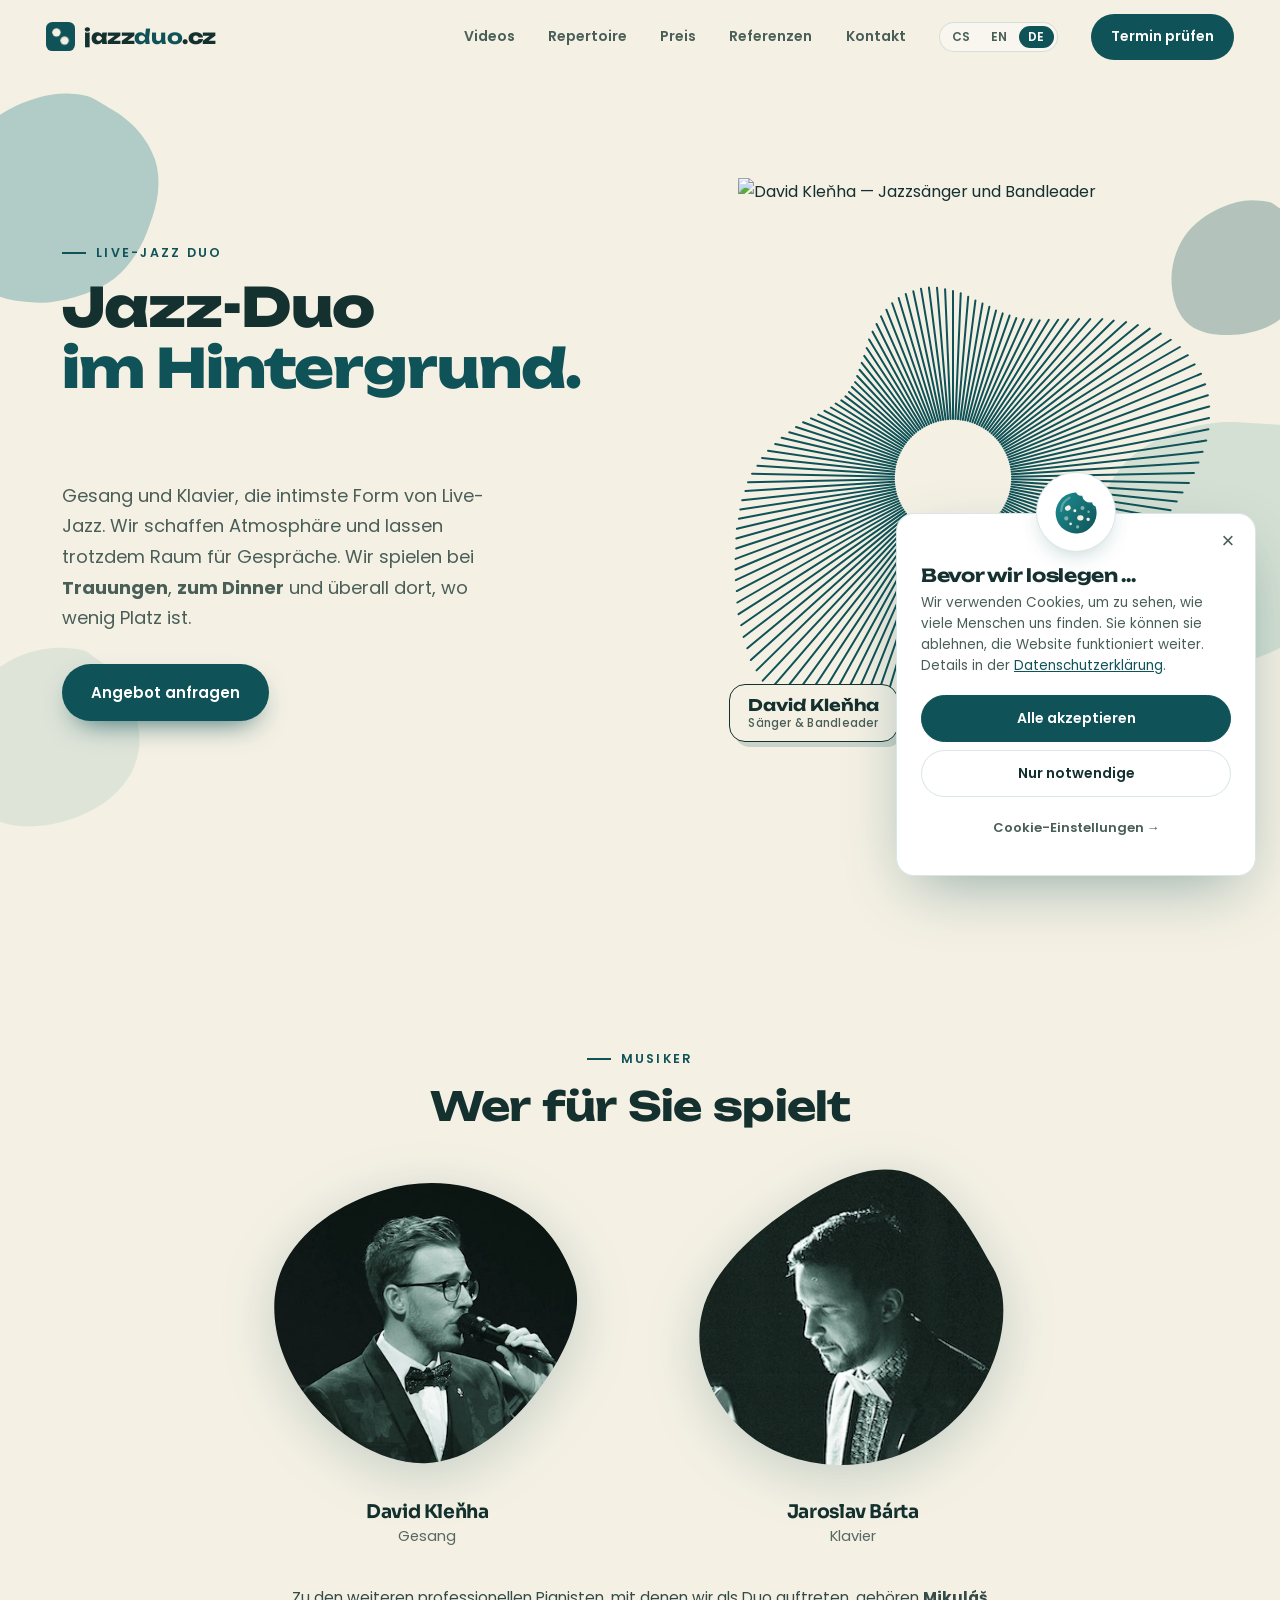
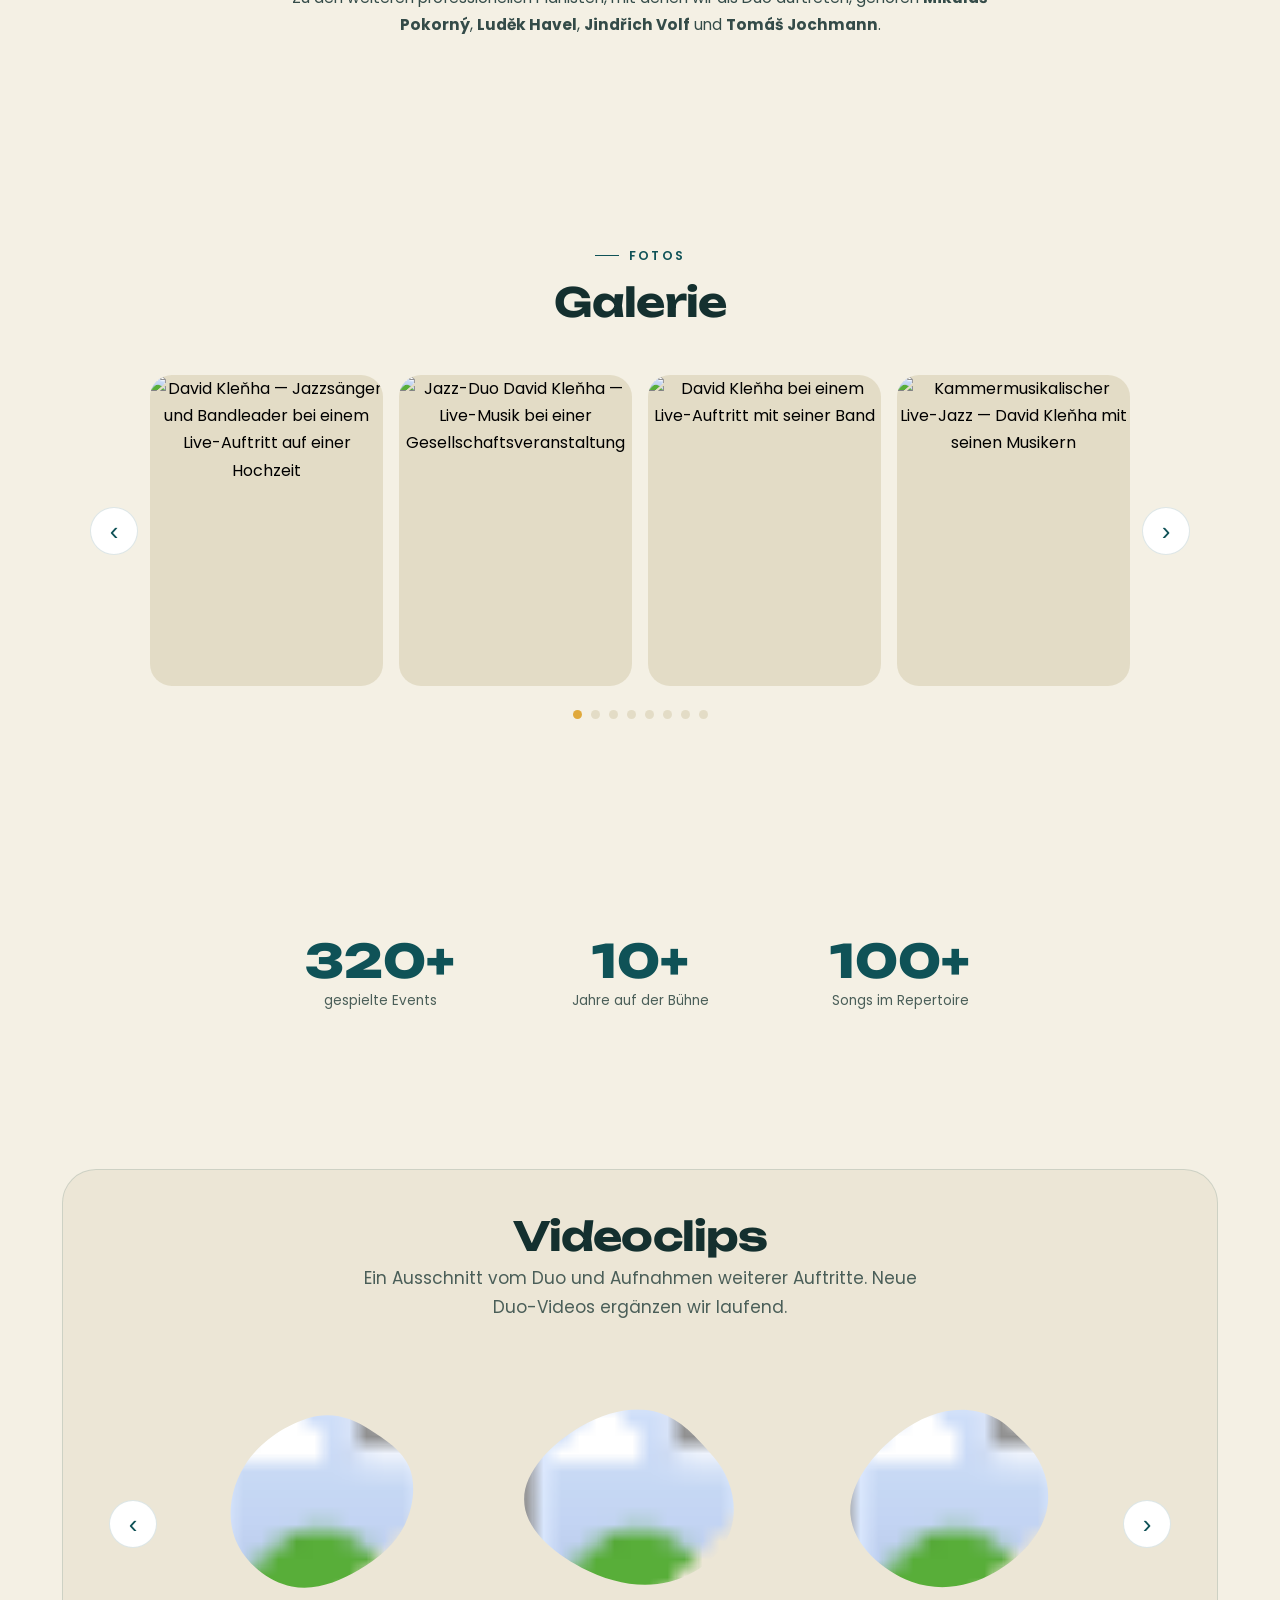
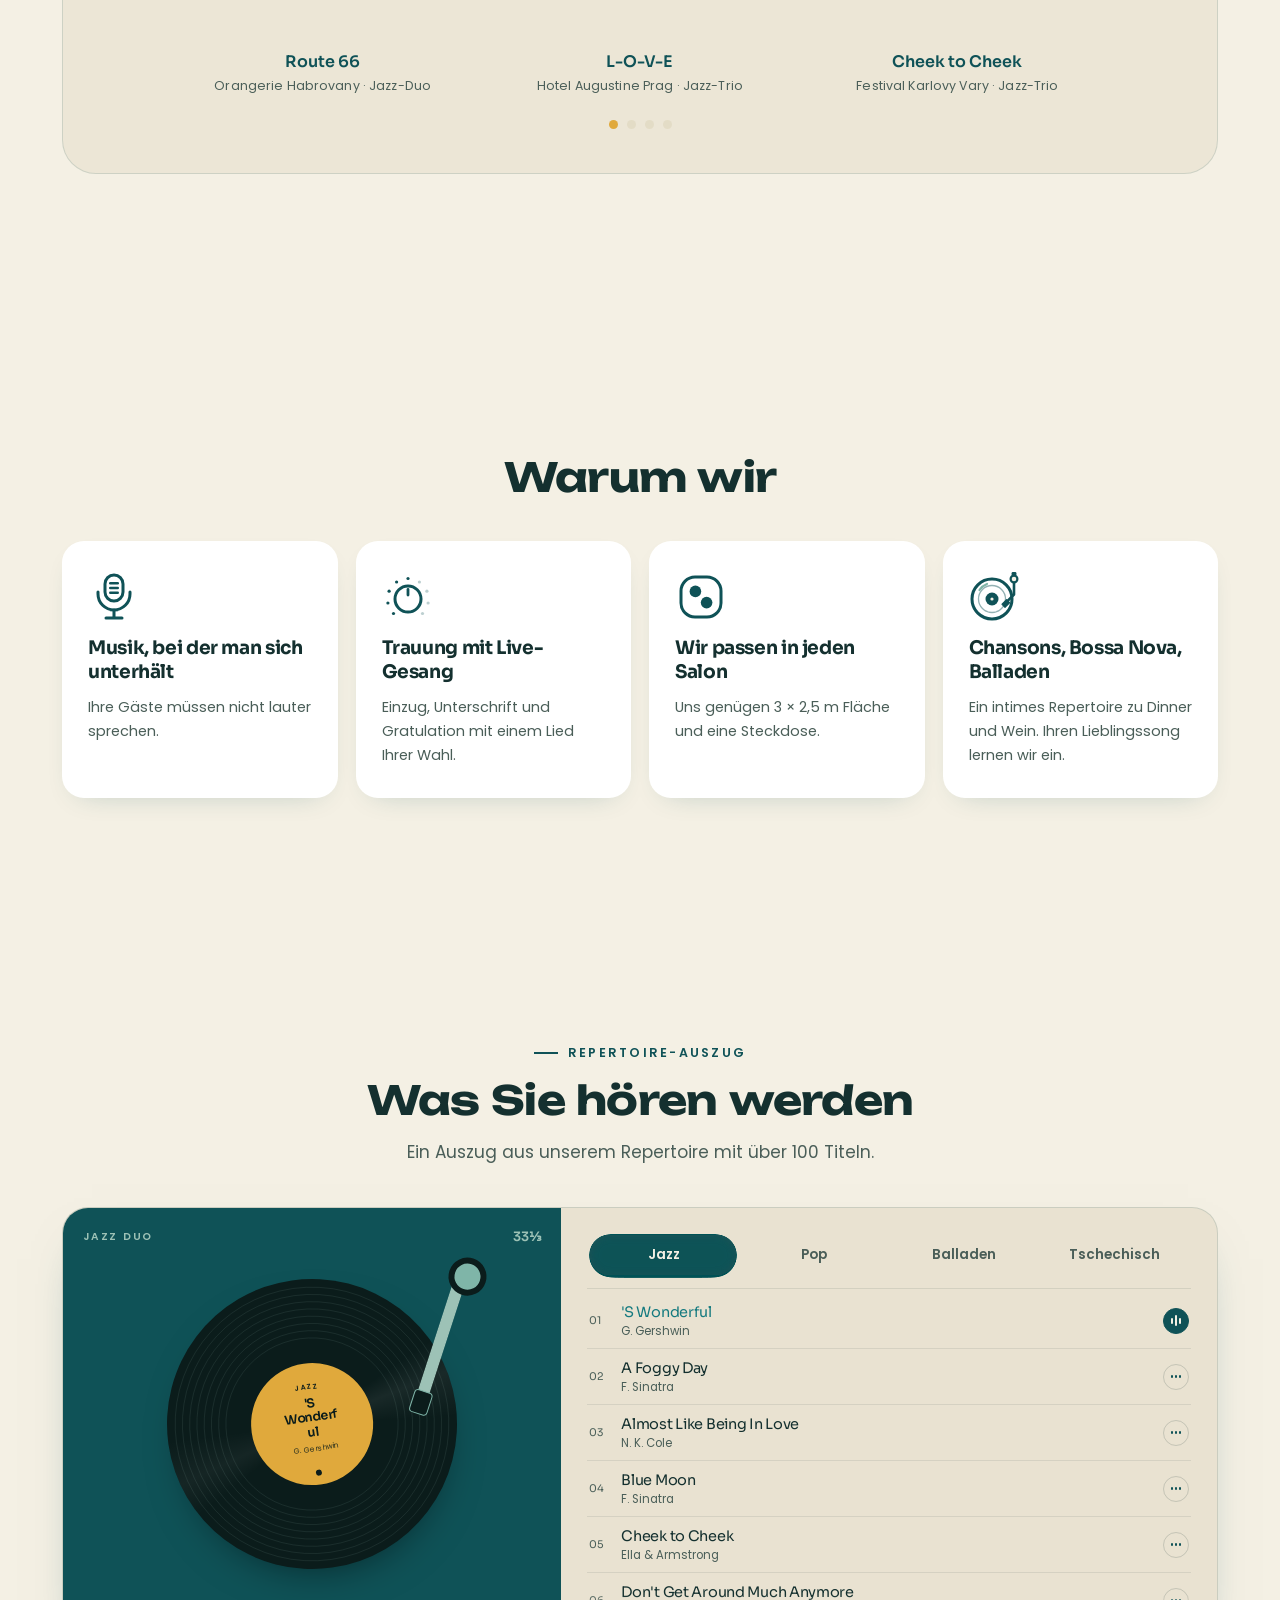
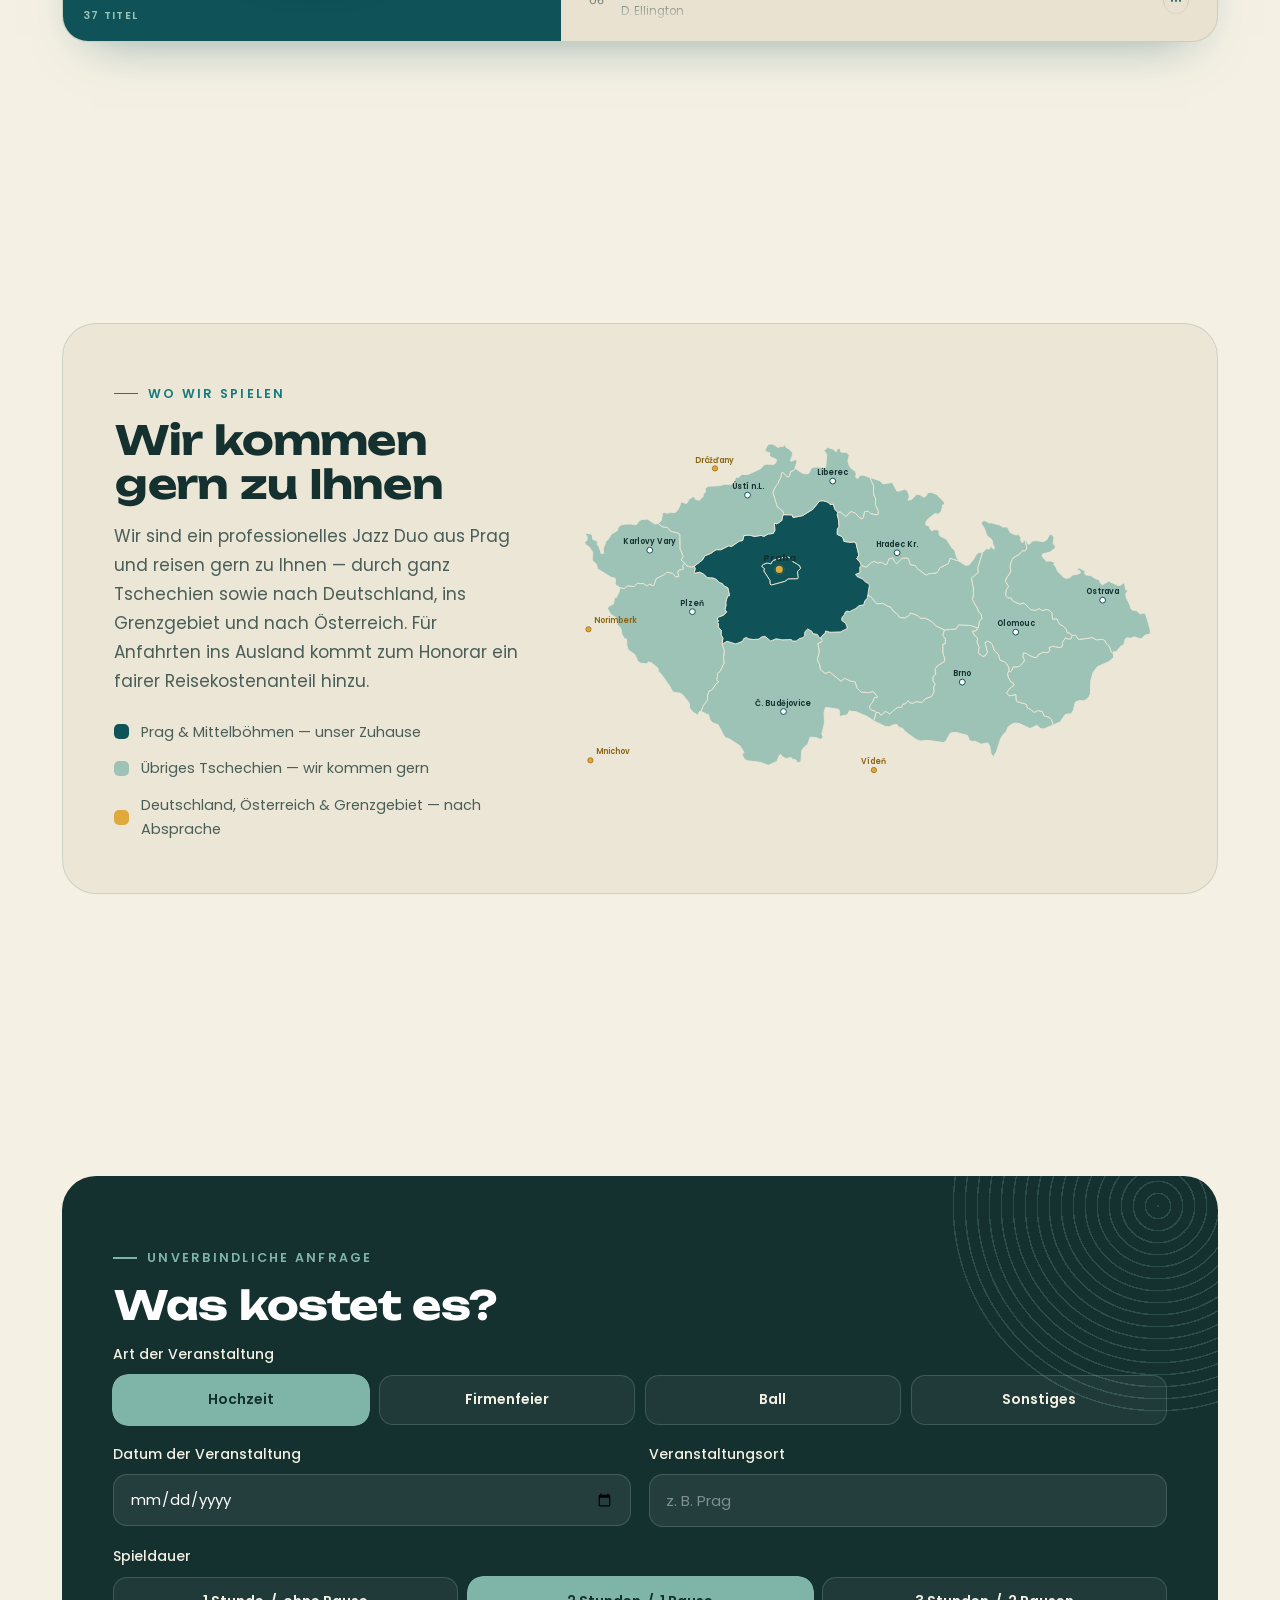
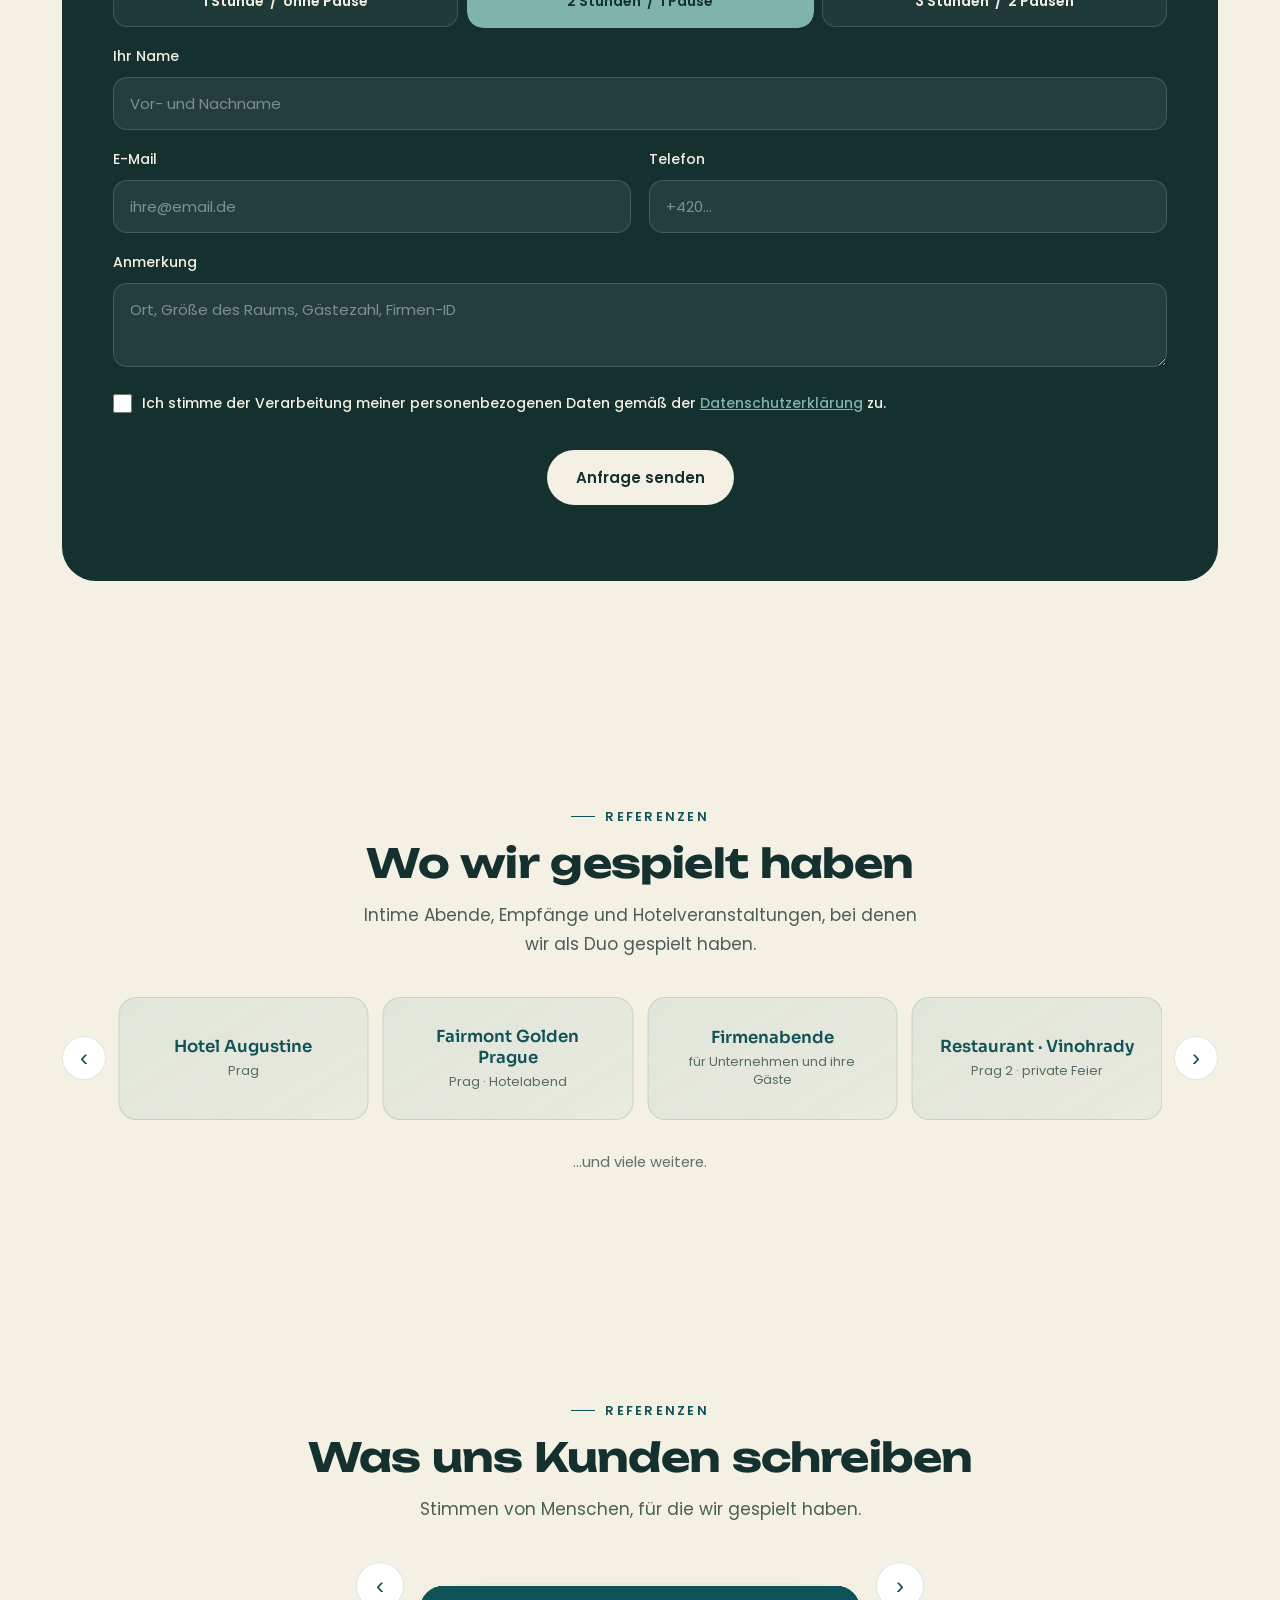
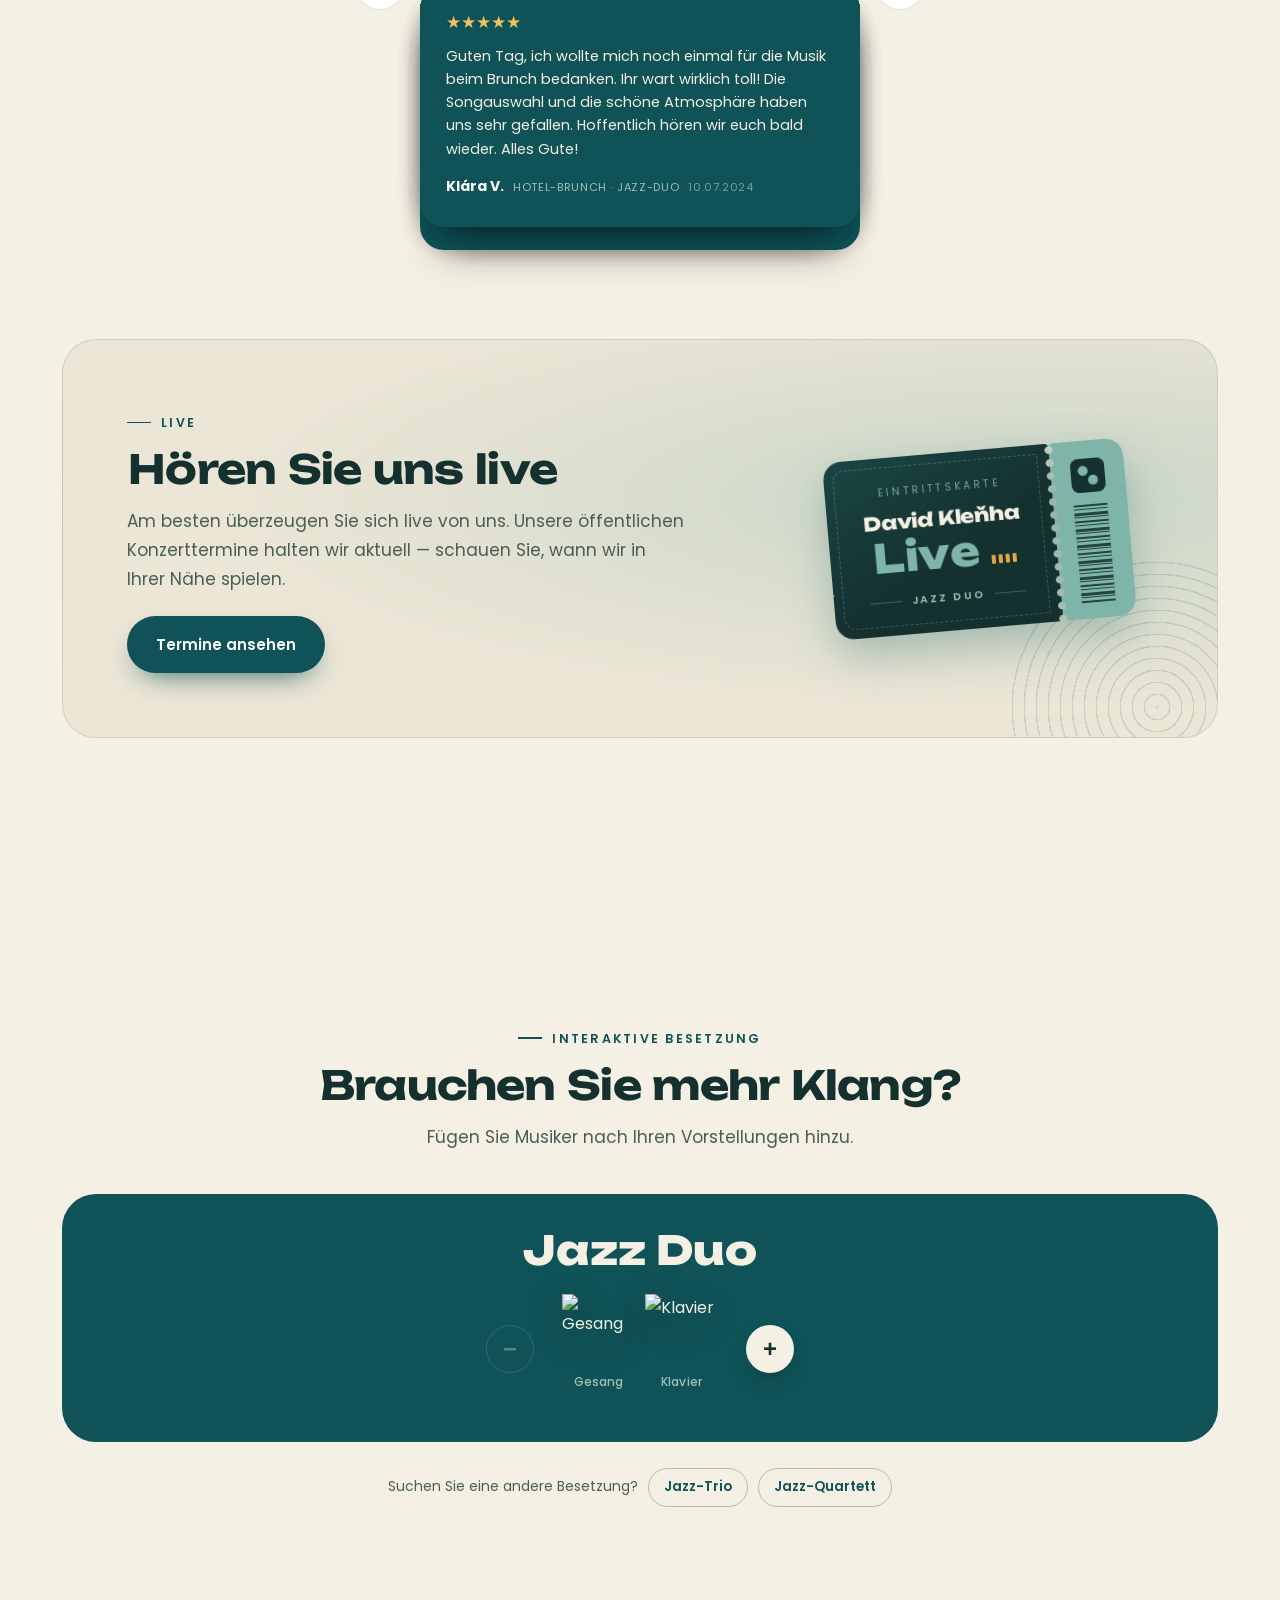
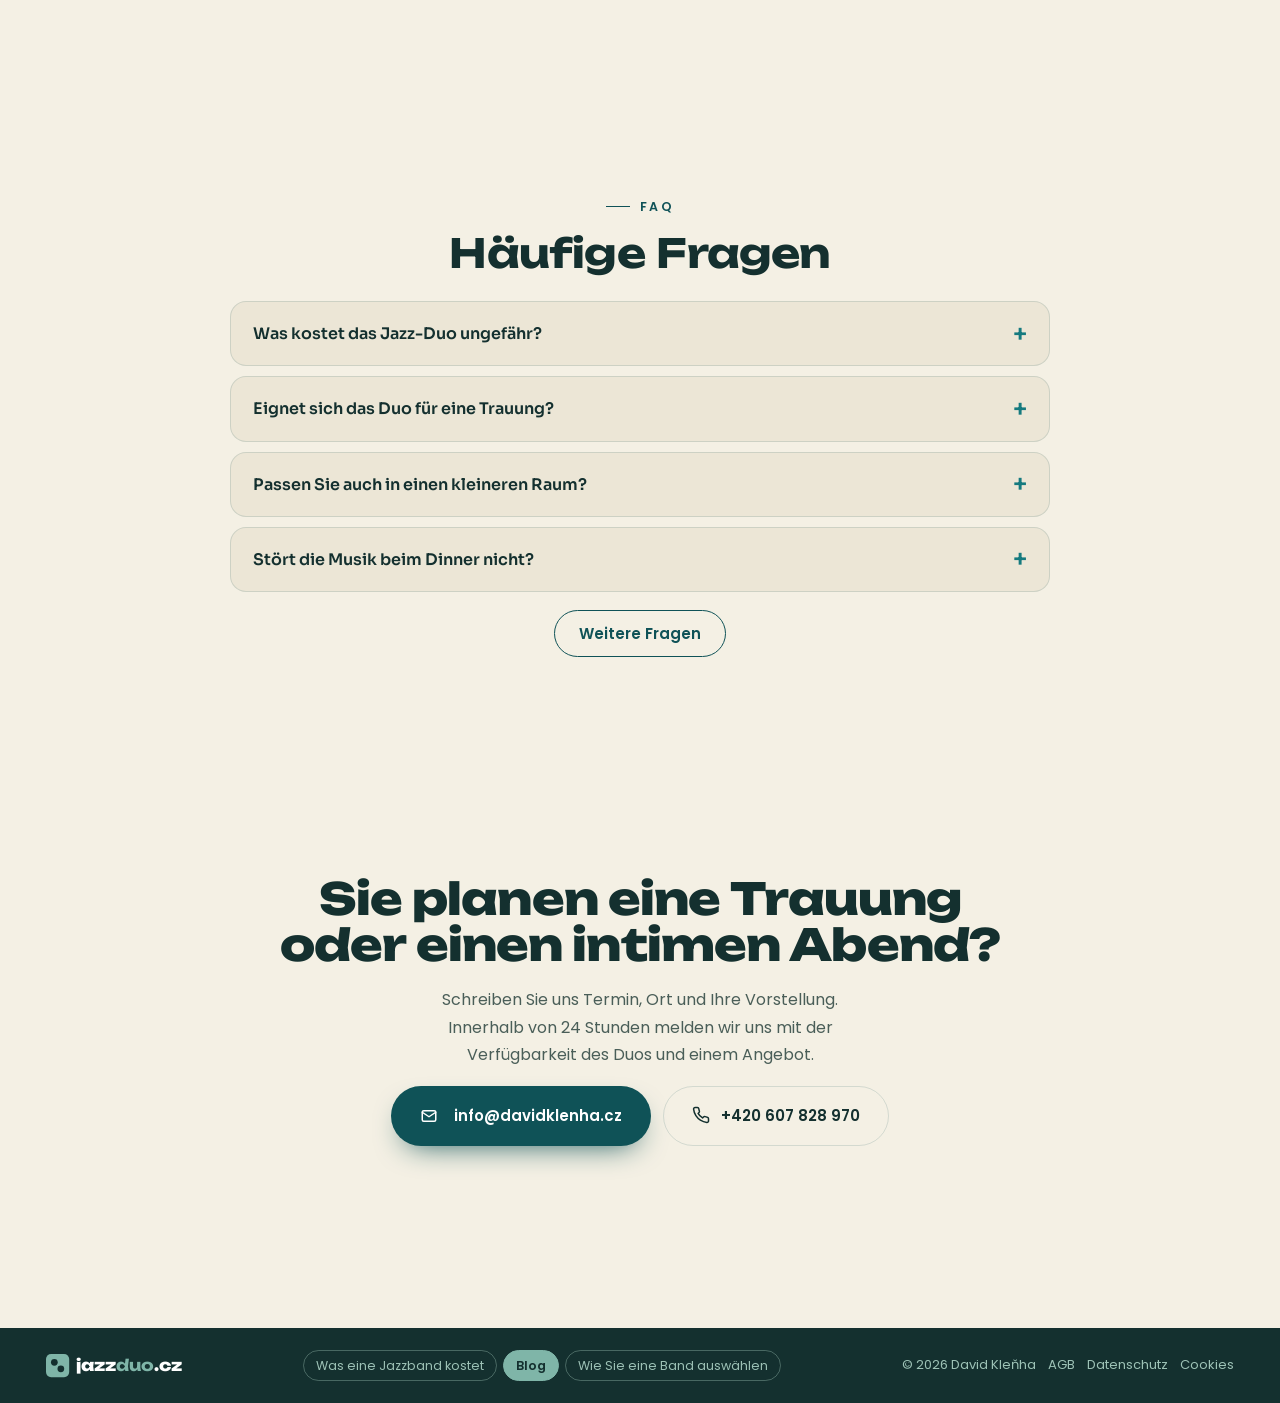
==== de/index.html @ eea7475e "Remove price note from inquiry section Removed price note for standard evening performance." ====
<!DOCTYPE html>
<html lang="de" class="fonts-loading">
<head>
<meta charset="UTF-8">
<meta name="viewport" content="width=device-width, initial-scale=1.0">
<title>Jazz Duo aus Prag für Trauung &amp; Dinner | David Kleňha</title>
<meta name="description" content="Gesang und Klavier für Trauungen, Empfänge, Vernissagen und Dinner – aus Prag, gern auch in Deutschland. Musik, bei der man sich unterhalten kann. Angebot binnen 24 h.">
<meta name="robots" content="index, follow">
<link rel="canonical" href="https://jazzduo.cz/de/">
<link rel="alternate" hreflang="cs" href="https://jazzduo.cz/">
<link rel="alternate" hreflang="en" href="https://jazzduo.cz/en/">
<link rel="alternate" hreflang="de" href="https://jazzduo.cz/de/">
<link rel="alternate" hreflang="x-default" href="https://jazzduo.cz/">
<meta property="og:type" content="website">
<meta property="og:site_name" content="Jazz Duo — David Kleňha">
<meta property="og:title" content="Jazz Duo aus Prag für Trauung &amp; Dinner | David Kleňha">
<meta property="og:description" content="Gesang und Klavier für Trauungen, Empfänge und Dinner. Musik, bei der man sich unterhalten kann.">
<meta property="og:locale" content="de_DE">
<meta property="og:locale:alternate" content="cs_CZ">
<meta property="og:locale:alternate" content="en_US">
<meta property="og:url" content="https://jazzduo.cz/de/">
<meta property="og:image" content="https://jazzduo.cz/SEO/og-image.jpg">
<meta property="og:image:secure_url" content="https://jazzduo.cz/SEO/og-image.jpg">
<meta property="og:image:width" content="1200">
<meta property="og:image:height" content="630">
<meta property="og:image:alt" content="Jazz Duo David Kleňha — Gesang und Klavier für Trauungen und Dinner">
<meta name="twitter:card" content="summary_large_image">
<meta name="twitter:title" content="Jazz Duo aus Prag für Trauung &amp; Dinner | David Kleňha">
<meta name="twitter:description" content="Gesang und Klavier für Trauungen, Empfänge und Dinner. Musik, bei der man sich unterhalten kann.">
<meta name="twitter:image" content="https://jazzduo.cz/SEO/twitter-card.jpg">

<!-- Google Search Console -->
<!-- Google Search Console: po založení property pro jazzduo.cz sem vložte vlastní ověřovací meta tag -->

<!-- Favicony -->
<link rel="icon" href="/favicon/favicon.ico" sizes="any">
<link rel="icon" type="image/png" sizes="16x16" href="/favicon/favicon-16.png">
<link rel="icon" type="image/png" sizes="32x32" href="/favicon/favicon-32.png">
<link rel="icon" type="image/svg+xml" href="/favicon/favicon.svg">
<link rel="apple-touch-icon" sizes="180x180" href="/favicon/apple-touch-icon.png">
<link rel="manifest" href="/site.webmanifest">
<meta name="theme-color" content="#0f5257">

<!-- Consent Mode v2: výchozí stav bez souhlasu; aktualizuje cookie lišta -->
<script>
  window.dataLayer = window.dataLayer || [];
  function gtag(){dataLayer.push(arguments);}
  gtag('consent','default',{
    'ad_storage':'denied','ad_user_data':'denied','ad_personalization':'denied',
    'analytics_storage':'denied','wait_for_update':500
  });
</script>
<!-- Google Tag Manager (měření poptávek; souhlas řídí Consent Mode výše) -->
<script>(function(w,d,s,l,i){w[l]=w[l]||[];w[l].push({'gtm.start':new Date().getTime(),event:'gtm.js'});var f=d.getElementsByTagName(s)[0],j=d.createElement(s),dl=l!='dataLayer'?'&l='+l:'';j.async=true;j.src='https://www.googletagmanager.com/gtm.js?id='+i+dl;f.parentNode.insertBefore(j,f);})(window,document,'script','dataLayer','GTM-M4KJPMW7');</script>
<!-- End Google Tag Manager -->

<noscript><style>.reveal{opacity:1!important;transform:none!important}#jtIntro{display:none!important}html.fonts-loading .hero-copy{visibility:visible!important}.hero-copy>*{opacity:1!important;transform:none!important}html.fonts-loading #jtIntro .intro-brand{opacity:1!important}</style></noscript>
<link id="gfonts" rel="preload" as="style" href="/fonts/fonts.css">
<noscript><link rel="stylesheet" href="/fonts/fonts.css"></noscript>
<script>(function(){
  var d=document.documentElement,l=document.getElementById('gfonts'),done=false;
  function ok(){if(done)return;done=true;d.classList.remove('fonts-loading');d.classList.add('fonts-loaded');}
  function afterCss(){
    if(!document.fonts||!document.fonts.load){ok();return;}
    Promise.all([document.fonts.load('800 1em Unbounded'),
                 document.fonts.load('700 1em Sora'),
                 document.fonts.load('400 1em Poppins')]).then(ok)['catch'](ok);
  }
  if(l){l.addEventListener('load',function(){this.rel='stylesheet';afterCss();});
        l.addEventListener('error',ok);}
  else {afterCss();}
  setTimeout(ok,1500);
})();</script>
<style>
:root{
  --emerald:#0f5257;--emerald-2:#157a7f;--petrol:#14302f;
  --cream:#f4f0e4;--cream-2:#ece6d6;--cream-3:#e3dcc6;
  --mint:#7fb5a8;--mint-soft:#9dc2b6;--sand:#e8e0c8;--gold:#e0a93c;
  --ink:#14302f;--ink-soft:#4a5e58;--white:#ffffff;
  --line:rgba(15,82,87,.14);
  --shadow:0 18px 50px -28px rgba(15,82,87,.5);
  --shadow-soft:0 10px 30px -18px rgba(15,82,87,.32);
  --radius:22px;--radius-lg:34px;--maxw:1200px;
  --font-hero:'Unbounded',sans-serif;--font-head:'Sora',sans-serif;--font-body:'Poppins',sans-serif;
}
*{box-sizing:border-box;margin:0;padding:0}
html{scroll-behavior:smooth}
@media (prefers-reduced-motion:reduce){html{scroll-behavior:auto}*{animation:none!important;transition:none!important}}
body{font-family:var(--font-body);background:var(--cream);color:var(--ink);line-height:1.7;-webkit-font-smoothing:antialiased;overflow-x:hidden}
.wrap{max-width:var(--maxw);margin:0 auto;padding:0 22px}
h1,h2,h3{font-family:var(--font-head);font-weight:700;line-height:1.1;letter-spacing:-.02em}
a{color:inherit;text-decoration:none}
img{max-width:100%;display:block}

.section{padding:clamp(92px,11vw,156px) 0;position:relative}
.eyebrow{font-family:var(--font-body);font-weight:600;font-size:12.5px;letter-spacing:.18em;text-transform:uppercase;
  color:var(--emerald);margin-bottom:14px;display:inline-flex;align-items:center;gap:10px}
.eyebrow::before{content:"";width:24px;height:1.5px;background:var(--emerald);display:inline-block}
.eyebrow.on-dark{color:var(--mint)}.eyebrow.on-dark::before{background:var(--mint)}
.section-title{font-size:clamp(26px,3.6vw,40px);margin-bottom:16px;font-family:var(--font-hero);font-weight:700}
.section-lead{max-width:560px;color:var(--ink-soft);font-size:clamp(15px,1.5vw,17px)}
.center{text-align:center}.center .eyebrow{justify-content:center}.center .section-lead{margin-left:auto;margin-right:auto}

.btn{display:inline-flex;align-items:center;gap:9px;font-family:var(--font-body);font-weight:600;font-size:15px;
  padding:15px 28px;border-radius:100px;cursor:pointer;border:1.5px solid transparent;
  transition:transform .25s,background .25s,box-shadow .25s,border-color .25s,color .25s;white-space:nowrap}
.btn-primary{background:var(--emerald);color:#fff;box-shadow:0 12px 30px -14px var(--emerald)}
.btn-primary:hover{transform:translateY(-2px);background:var(--petrol)}
.btn-ghost{background:transparent;color:var(--petrol);border-color:var(--line)}
.btn-ghost:hover{border-color:var(--emerald);color:var(--emerald);transform:translateY(-2px)}
.btn-light{background:var(--cream);color:var(--petrol)}.btn-light:hover{background:#fff;transform:translateY(-2px)}

/* ---------- top bar with category nav ---------- */
.topbar{position:fixed;top:0;left:0;right:0;z-index:60;display:flex;align-items:center;justify-content:space-between;gap:16px;
  padding:14px clamp(18px,4vw,46px);transition:background .3s,padding .3s,box-shadow .3s}
.topbar.scrolled{background:rgba(244,240,228,.92);backdrop-filter:blur(12px);box-shadow:0 1px 0 var(--line)}
.brand{font-family:var(--font-hero);font-weight:800;font-size:20px;letter-spacing:-.02em;color:var(--petrol)}
.brand b{color:var(--emerald)}
.topnav{display:flex;align-items:center;gap:clamp(18px,2.6vw,40px);flex-wrap:wrap}
/* uzsi desktop: mirne stesnat listu, aby se nezalamovala */
@media (min-width:861px) and (max-width:1050px){.topnav{gap:18px}.topnav a{font-size:13.5px}}
.topnav a{font-size:14px;font-weight:600;color:var(--ink-soft);transition:color .2s}
.topnav a:hover{color:var(--emerald)}
.topnav .cta{color:#fff;background:var(--emerald);padding:11px 20px;border-radius:100px}
.topnav .cta:hover{background:var(--petrol);color:#fff}
.lang-switch{display:inline-flex;align-items:center;gap:2px;padding:3px;border:1px solid var(--line);border-radius:100px;background:rgba(255,255,255,.4)}
.lang-switch a{font-size:12px;font-weight:600;letter-spacing:.04em;color:var(--ink-soft);padding:5px 9px;border-radius:100px;line-height:1;transition:background .2s,color .2s}
.lang-switch a:hover{color:var(--emerald)}
.lang-switch a.active{background:var(--emerald);color:#fff}
.menu-btn{display:none;align-items:center;gap:10px;background:none;border:none;cursor:pointer;font-family:var(--font-body);font-weight:600;font-size:15px;color:var(--petrol);padding:6px}
.burger{width:26px;height:14px;position:relative;display:inline-block}
.burger span{position:absolute;left:0;height:2px;width:100%;background:var(--petrol);border-radius:2px;transition:.3s}
.burger span:nth-child(1){top:0}.burger span:nth-child(2){top:6px;width:70%}.burger span:nth-child(3){top:12px}
@media (max-width:860px){.topnav{display:none}.menu-btn{display:inline-flex}}

.scrim{position:fixed;inset:0;background:rgba(12,31,30,.5);opacity:0;visibility:hidden;transition:opacity .4s,visibility .4s;z-index:70;backdrop-filter:blur(2px)}
.scrim.open{opacity:1;visibility:visible}
.drawer{position:fixed;top:0;right:0;height:100%;width:min(380px,86vw);background:var(--petrol);color:var(--cream);z-index:80;
  transform:translateX(100%);transition:transform .5s cubic-bezier(.7,0,.2,1);padding:32px 30px;display:flex;flex-direction:column;
  overflow-y:auto;-webkit-overflow-scrolling:touch;overscroll-behavior:contain}
.drawer.open{transform:translateX(0)}
.drawer:focus,.drawer:focus-visible{outline:none;box-shadow:none;border-radius:0}
.drawer-top{display:flex;justify-content:space-between;align-items:center;margin-bottom:36px}
.drawer .brand{color:#fff}
.drawer-close{background:none;border:none;color:var(--mint);font-size:30px;cursor:pointer;line-height:1;width:40px;height:40px}
.drawer nav{display:flex;flex-direction:column;gap:4px}
.drawer nav a{font-family:var(--font-head);font-weight:600;font-size:19px;color:var(--cream);padding:9px 0;opacity:0;transform:translateX(28px);transition:color .25s;border-bottom:1px solid rgba(157,194,182,.13)}
.drawer-lang{display:flex;gap:6px;margin-bottom:26px}
.drawer-lang a{font-family:var(--font-body);font-size:13px;font-weight:600;letter-spacing:.04em;color:var(--mint-soft);
  padding:7px 14px;border-radius:100px;border:1px solid rgba(157,194,182,.3);line-height:1;transition:background .2s,color .2s,border-color .2s}
.drawer-lang a:hover{color:var(--mint);border-color:var(--mint)}
.drawer-lang a.active{background:var(--mint);color:var(--petrol);border-color:var(--mint)}
.drawer.open nav a{animation:slideIn .55s cubic-bezier(.2,.7,.2,1) forwards}
.drawer.open nav a:nth-child(1){animation-delay:.1s}.drawer.open nav a:nth-child(2){animation-delay:.16s}
.drawer.open nav a:nth-child(3){animation-delay:.22s}.drawer.open nav a:nth-child(4){animation-delay:.28s}
.drawer.open nav a:nth-child(5){animation-delay:.34s}.drawer.open nav a:nth-child(6){animation-delay:.4s}
.drawer.open nav a:nth-child(7){animation-delay:.46s}
.drawer nav a:hover{color:var(--mint)}
@keyframes slideIn{to{opacity:1;transform:translateX(0)}}
.drawer-foot{margin-top:auto;padding-top:22px;font-size:14px;color:var(--mint-soft);display:flex;flex-direction:column;gap:8px}
.drawer-foot a{color:var(--cream);font-weight:500}.drawer-foot a:hover{color:var(--mint)}

.hero{position:relative;min-height:100svh;display:flex;align-items:center;padding-top:96px;padding-bottom:40px}
.hero-grid{display:grid;grid-template-columns:1.05fr .95fr;gap:40px;align-items:center;width:100%;position:relative;z-index:3}
.hero h1,.hero-slogans{font-family:var(--font-hero);font-weight:800;font-size:clamp(30px,4.4vw,54px);letter-spacing:-.02em;line-height:1.12}
.hero h1 .accent{color:var(--emerald)}
.slogan .accent{color:var(--emerald)}
.sr-only{position:absolute;width:1px;height:1px;padding:0;margin:-1px;overflow:hidden;clip:rect(0,0,0,0);white-space:nowrap;border:0}
.skip-link{position:absolute;left:-9999px;top:0;z-index:10000;background:var(--emerald);color:#fff;padding:12px 18px;border-radius:0 0 10px 0;font-family:var(--font-body);font-weight:600;font-size:14px;text-decoration:none}
.skip-link:focus{left:0}
:focus-visible{outline:2px solid var(--petrol);outline-offset:2px;box-shadow:none;border-radius:4px}
.hero-slogans{display:grid;overflow:hidden}
.slogan{grid-area:1/1;opacity:1;transform:translateY(0);
  transition:opacity .55s ease,transform .55s cubic-bezier(.2,.8,.2,1)}
/* odchozí: sjede dolů a zmizí */
.slogan.out{opacity:0;transform:translateY(40px);pointer-events:none}
/* příchozí (čeká dole, než přijde na řadu) */
.slogan.in-wait{opacity:0;transform:translateY(-40px);pointer-events:none}
.hero-sub{font-size:clamp(15px,1.6vw,18px);color:var(--ink-soft);max-width:440px;margin:22px 0 30px}
.hero-cta{display:flex;gap:13px;flex-wrap:wrap}

.hero-art{position:relative;display:flex;justify-content:center;align-items:center;z-index:2}
.ceq-wrap{position:relative;width:min(430px,86vw);aspect-ratio:1/1.06;display:flex;align-items:center;justify-content:center}
.ceq-host{position:absolute;inset:0;z-index:1;pointer-events:none}
.ceq-host .bar{position:absolute;top:50%;left:50%;width:2px;margin-left:-1px;transform-origin:50% 0}
.ceq-host .bar i{position:absolute;top:31%;left:0;width:2.4px;border-radius:2px;background:var(--emerald)}
.hero-photo{position:relative;z-index:2;width:100%;display:flex;align-items:center;justify-content:center}
.hero-photo img{width:100%;height:auto;object-fit:contain}
.name-badge{position:absolute;bottom:6%;left:-2%;z-index:4;background:var(--cream);border:1.5px solid var(--petrol);
  border-radius:16px;padding:11px 18px;font-family:var(--font-hero);font-weight:700;font-size:16px;color:var(--petrol);
  box-shadow:5px 5px 0 rgba(15,82,87,.18);line-height:1.15}
.name-badge span{display:block;font-family:var(--font-body);font-weight:500;font-size:11.5px;color:var(--ink-soft);letter-spacing:.02em;margin-top:2px}

@media (max-width:860px){
  .hero{min-height:auto;padding-top:108px}
  .hero-grid{grid-template-columns:1fr;gap:20px;text-align:center}
  .hero-copy{order:2}.hero-art{order:1}
  .hero-sub{margin-left:auto;margin-right:auto}
  .hero-cta{justify-content:center}.eyebrow{justify-content:center}
}

/* ---------- builder: inset dark tile (cream shows around) ---------- */
.tile-dark{background:var(--petrol);border-radius:var(--radius-lg);position:relative;overflow:hidden;color:var(--cream);
  padding:clamp(32px,5vw,64px) clamp(20px,4vw,52px);transform:translateZ(0);contain:layout paint}
.tile-dark .vinyl{position:absolute;bottom:-200px;left:-160px;width:480px;aspect-ratio:1;border-radius:50%;
  background:repeating-radial-gradient(circle at center,rgba(127,181,168,.28) 0,rgba(127,181,168,.28) 1.5px,transparent 1.5px,transparent 12px);pointer-events:none;
  transform:translateZ(0);backface-visibility:hidden;contain:paint}
@media (max-width:860px){.tile-dark .vinyl{display:none}}
.builder-inner{position:relative;z-index:2;display:flex;flex-direction:column;align-items:center;gap:clamp(22px,3.5vw,34px)}
.builder-top{text-align:center;display:flex;flex-direction:column;gap:8px;align-items:center}
.builder-eyebrow{font-family:var(--font-body);font-size:12px;letter-spacing:.18em;text-transform:uppercase;color:var(--mint)}
.builder-name{font-family:var(--font-hero);font-weight:800;font-size:clamp(28px,5vw,50px);line-height:1;color:var(--cream)}
.builder-sub{font-size:15px;color:var(--mint-soft);margin-top:2px}
.builder-count{font-size:14px;color:var(--mint-soft)}
.musicians{display:grid;justify-content:center;gap:clamp(10px,2vw,18px);width:100%;
  grid-template-columns:repeat(var(--cols,4),minmax(0,150px))}
.mcard{display:flex;flex-direction:column;align-items:center;gap:10px;width:100%;max-width:150px;margin:0 auto;
  animation:popIn .45s cubic-bezier(.2,.8,.2,1) both}
@keyframes popIn{from{opacity:0;transform:translateY(18px) scale(.92)}to{opacity:1;transform:none}}
.mfig{width:100%;aspect-ratio:1;position:relative;display:flex;align-items:center;justify-content:center}
.mfig img{width:100%;height:100%;object-fit:contain;object-position:center}
.mlabel{text-align:center;font-size:14px;font-weight:600;color:var(--cream)}
/* add/remove control slot (combined) */
.ctrlslot{display:flex;flex-direction:column;align-items:center;justify-content:center;gap:12px;width:100%;max-width:150px;margin:0 auto;
  aspect-ratio:3/4.55;background:transparent;border:1.5px dashed rgba(244,240,228,.35);border-radius:24px}
.ctrlslot .cb{width:48px;height:48px;border-radius:50%;border:none;cursor:pointer;font-size:26px;font-weight:700;line-height:1;display:flex;align-items:center;justify-content:center;transition:.2s}
.ctrlslot .cb.add{background:var(--cream);color:var(--petrol)}
.ctrlslot .cb.rem{background:transparent;color:var(--cream);border:1.5px solid rgba(244,240,228,.4)}
.ctrlslot .cb:hover:not(:disabled){transform:scale(1.08)}
.ctrlslot .cb:disabled{opacity:.3;cursor:not-allowed}
.ctrlslot .at{font-size:12px;font-weight:500;color:var(--mint-soft);text-align:center;line-height:1.4}
.ctrlslot .at b{color:var(--cream);font-weight:700}
.steps{display:flex;gap:8px;flex-wrap:wrap;justify-content:center;max-width:360px;margin:0 auto}
.stepbtn{font-family:var(--font-body);font-size:11.5px;font-weight:600;letter-spacing:.06em;text-transform:uppercase;padding:9px 15px;border-radius:100px;cursor:pointer;
  border:1.5px solid rgba(244,240,228,.3);background:transparent;color:var(--mint-soft);transition:.2s}
.stepbtn.active{background:var(--cream);color:var(--petrol);border-color:var(--cream)}

/* ---------- benefits tiles (abstract shapes) ---------- */
.benefits-grid{display:grid;grid-template-columns:repeat(auto-fit,minmax(230px,1fr));gap:18px}.benefit{background:var(--white);border-radius:var(--radius);padding:30px 26px;box-shadow:var(--shadow-soft);transition:transform .3s,box-shadow .3s}
.benefit:hover{transform:translateY(-5px);box-shadow:var(--shadow)}
var(--gold);background:linear-gradient(155deg,rgba(224,169,60,.24),rgba(224,169,60,.06)),var(--white)}
.benefit h3{font-size:19px;margin:16px 0 8px;font-family:var(--font-hero);font-weight:600}
.benefit p{color:var(--ink-soft);font-size:14.5px}
.bshape{width:52px;height:52px}

/* ---------- repertoire (designed tiles, not plain white) ---------- */
.rep-head{display:flex;align-items:baseline;justify-content:space-between;gap:16px;flex-wrap:wrap;margin-bottom:24px}
.cats{margin-bottom:24px}
.cats-bar{display:flex;gap:9px;flex-wrap:wrap;align-items:center}
.catbtn{font-family:var(--font-body);font-weight:500;font-size:14px;padding:9px 18px;border-radius:100px;border:1.5px solid rgba(244,240,228,.3);background:transparent;color:var(--mint-soft);cursor:pointer;transition:.25s}
.catbtn:hover{border-color:var(--mint);color:var(--cream)}
.catbtn.active{background:var(--cream);color:var(--petrol);border-color:var(--cream)}
/* rozbalovaci filtr — bubliny kategorii se ukazou az na vyzadani */
.catbtn.filter-toggle{display:inline-flex;align-items:center;gap:9px}
.catbtn.filter-toggle .chev{width:9px;height:9px;border-right:1.7px solid currentColor;border-bottom:1.7px solid currentColor;transform:rotate(45deg) translate(-2px,-2px);transition:transform .25s}
.catbtn.filter-toggle[aria-expanded="true"] .chev{transform:rotate(-135deg) translate(-2px,-2px)}
.cats-panel{display:grid;grid-template-rows:0fr;transition:grid-template-rows .3s cubic-bezier(.4,0,.2,1),opacity .25s;opacity:0;overflow:hidden}
.cats-panel.open{grid-template-rows:1fr;opacity:1}
.cats-panel > div{min-height:0;overflow:hidden}
.cats-list{display:flex;gap:9px;flex-wrap:wrap;padding-top:12px}
@media (prefers-reduced-motion:reduce){.cats-panel{transition:none}}
/* repertoire = auto-scrolling playlist on ALL screens, fixed height, arrows to page */
.rep-player{position:relative;display:flex;align-items:center;gap:12px}
.rep-arrow{flex-shrink:0;width:46px;height:46px;border-radius:50%;border:1.5px solid rgba(244,240,228,.4);background:transparent;color:var(--cream);font-size:24px;cursor:pointer;transition:.2s;display:flex;align-items:center;justify-content:center;line-height:1}
.rep-arrow:hover{background:var(--cream);color:var(--petrol);border-color:var(--cream)}
.songs-viewport{position:relative;flex:1;height:340px;overflow:hidden;
  -webkit-mask:linear-gradient(180deg,transparent,#000 9%,#000 91%,transparent);mask:linear-gradient(180deg,transparent,#000 9%,#000 91%,transparent)}
.songs{display:grid;grid-template-columns:repeat(auto-fill,minmax(210px,1fr));gap:12px;align-content:start;
  position:absolute;left:0;right:0;top:0;transition:transform .55s cubic-bezier(.2,.8,.2,1)}
.songs.auto{animation:scrollY var(--dur,60s) linear infinite}
.songs-viewport:hover .songs.auto,.songs-viewport:active .songs.auto{animation-play-state:paused}
@keyframes scrollY{from{transform:translateY(0)}to{transform:translateY(-50%)}}
.song-tile{position:relative;background:rgba(244,240,228,.06);border:1px solid rgba(157,194,182,.2);border-radius:16px;
  padding:14px 16px 14px 42px;display:flex;flex-direction:column;gap:2px;transition:transform .2s,background .2s}
.song-tile:hover{transform:translateY(-3px);background:rgba(244,240,228,.1)}
.song-tile::before{content:"♪";position:absolute;left:16px;top:13px;color:var(--mint);font-size:16px}
.song-tile .t{font-weight:600;font-size:14px;line-height:1.3;color:var(--cream)}
.song-tile .a{font-size:12px;color:var(--mint-soft)}
.rep-hint{text-align:center;font-size:12.5px;color:var(--mint-soft);margin-top:16px}
@media (max-width:560px){
  .songs{grid-template-columns:1fr;position:static;transform:none!important;animation:none!important}
  .songs-viewport{height:auto;max-height:420px;overflow-y:auto;-webkit-overflow-scrolling:touch;
    -webkit-mask:none;mask:none;padding-right:2px}
  .rep-arrow{display:none}
  .rep-player{display:block}
}

/* ---------- gallery (slider — šipky, tečky, swipe; jako video) ---------- */
.gal-slider{display:flex;align-items:center;gap:12px;margin-top:40px;max-width:1100px;margin-left:auto;margin-right:auto}
.gal-arrow{flex-shrink:0;width:48px;height:48px;border-radius:50%;border:1.5px solid var(--line);background:var(--white);
  color:var(--emerald);font-size:26px;cursor:pointer;transition:.2s;display:flex;align-items:center;justify-content:center;line-height:1}
.gal-arrow:hover{background:var(--emerald);color:#fff;border-color:var(--emerald)}
.gal-arrow:disabled{opacity:.35;cursor:default;background:var(--white);color:var(--emerald);border-color:var(--line)}
.gal-viewport{flex:1;min-width:0;overflow:hidden}
.gal-track{display:flex;gap:16px;will-change:transform;transition:transform .45s cubic-bezier(.4,.0,.2,1);touch-action:pan-y}
.gal-item{border:none;padding:0;font:inherit;position:relative;flex:0 0 calc((100% - 48px)/4);aspect-ratio:3/4;border-radius:var(--radius);overflow:hidden;background:var(--cream-3);display:flex;align-items:center;justify-content:center;cursor:pointer;box-sizing:border-box}
.gal-item img{width:100%;height:100%;object-fit:cover}
.gal-item::after{content:"";position:absolute;inset:0;background:rgba(15,82,87,0);transition:background .2s}
.gal-item:hover::after{background:rgba(15,82,87,.12)}
.gal-dots{display:flex;justify-content:center;gap:9px;margin-top:24px}
.gal-dots button{width:9px;height:9px;border-radius:50%;border:none;padding:0;background:var(--cream-3);cursor:pointer;transition:background .2s}
.gal-dots button.on{background:var(--gold)}
@media (min-width:861px) and (max-width:1100px){
  .gal-item{flex:0 0 calc((100% - 16px)/2)}
}
@media (max-width:560px){
  .gal-item{flex:0 0 100%}
}
@media (max-width:860px){
  .gal-arrow{width:42px;height:42px;font-size:23px}
}

/* lightbox galerie */
.lb{position:fixed;inset:0;z-index:130;background:rgba(15,28,28,.9);display:flex;align-items:center;justify-content:center;
  padding:20px;opacity:0;visibility:hidden;transition:opacity .25s,visibility .25s}
.lb.show{opacity:1;visibility:visible}
.lb-stage{position:relative;max-width:min(1100px,92vw);max-height:86vh;display:flex;align-items:center;justify-content:center}
.lb-stage img{max-width:100%;max-height:86vh;border-radius:12px;display:block;box-shadow:0 30px 80px -20px rgba(0,0,0,.7);
  transform:scale(.96);transition:transform .25s;touch-action:pan-y}
.lb.show .lb-stage img{transform:scale(1)}
.lb-close{position:fixed;top:18px;right:18px;width:44px;height:44px;border-radius:50%;border:none;background:var(--cream);
  color:var(--petrol);font-size:22px;cursor:pointer;display:flex;align-items:center;justify-content:center;
  box-shadow:0 4px 14px rgba(0,0,0,.3);transition:transform .2s;z-index:2}
.lb-close:hover{transform:scale(1.08)}
.lb-nav{position:fixed;top:50%;transform:translateY(-50%);width:52px;height:52px;border-radius:50%;border:none;
  background:rgba(244,240,228,.92);color:var(--petrol);font-size:30px;cursor:pointer;display:flex;align-items:center;
  justify-content:center;line-height:1;z-index:2;transition:transform .2s,background .2s}
.lb-nav:hover{background:var(--cream);transform:translateY(-50%) scale(1.08)}
.lb-prev{left:18px}.lb-next{right:18px}
@media (max-width:560px){.lb-nav{width:44px;height:44px;font-size:26px}.lb-prev{left:8px}.lb-next{right:8px}.lb-close{top:8px;right:8px}}
.gal-ph{color:var(--ink-soft);font-size:13px;text-align:center;padding:20px;display:flex;flex-direction:column;gap:8px;align-items:center}
.gal-ph .ico{font-size:26px}
.gal-item.video::after{content:"\25B6";position:absolute;width:52px;height:52px;border-radius:50%;background:rgba(255,255,255,.92);color:var(--emerald);display:flex;align-items:center;justify-content:center;font-size:17px;box-shadow:var(--shadow)}

/* ---------- concerts teaser ---------- */
.concerts-tile{background:var(--cream-2);border:1px solid var(--line);border-radius:var(--radius-lg);padding:clamp(34px,5vw,64px);position:relative;overflow:hidden}
.concerts-tile .dots{position:absolute;bottom:-120px;right:-90px;width:300px;aspect-ratio:1;border-radius:50%;background:repeating-radial-gradient(circle at center,rgba(15,82,87,.14) 0,rgba(15,82,87,.14) 1.5px,transparent 1.5px,transparent 12px);pointer-events:none}
.concerts-inner{position:relative;z-index:2;display:grid;grid-template-columns:1.3fr .7fr;gap:36px;align-items:center}
.concerts-art{display:flex;justify-content:center}
.ticket{background:var(--petrol);color:var(--cream);border-radius:18px;padding:26px 30px;display:flex;flex-direction:column;align-items:center;gap:10px;
  box-shadow:8px 8px 0 rgba(15,82,87,.18);transform:rotate(-4deg);position:relative}
.ticket::before,.ticket::after{content:"";position:absolute;width:22px;height:22px;border-radius:50%;background:var(--cream-2);top:50%;transform:translateY(-50%)}
.ticket::before{left:-11px}.ticket::after{right:-11px}
.ticket-top{font-family:var(--font-body);font-size:11px;letter-spacing:.22em;color:var(--mint)}
.ticket-big{font-family:var(--font-hero);font-size:46px;color:var(--cream);line-height:1}
.ticket-bot{font-family:var(--font-head);font-weight:600;font-size:14px;color:var(--cream)}
@media (max-width:680px){.concerts-inner{grid-template-columns:1fr;gap:28px}.concerts-art{order:-1}}
.map-tile{background:var(--cream-2);border:1px solid var(--line);border-radius:var(--radius-lg);padding:clamp(30px,4vw,56px);color:var(--ink);overflow:hidden}
.map-wrap{display:grid;grid-template-columns:.82fr 1.18fr;gap:40px;align-items:center}
.cz-map{width:100%;height:auto}
.region{stroke:var(--cream-2);stroke-width:1.4;stroke-linejoin:round}
.reg-rest{fill:#9dc2b6}
.reg-home{fill:var(--emerald)}
.spider{stroke:var(--emerald);stroke-width:1.7;stroke-dasharray:2 8;stroke-linecap:round;opacity:.5;animation:dashmove 3s linear infinite}
.spider-foreign{stroke:#a8791d;opacity:.55}
@keyframes dashmove{to{stroke-dashoffset:-40}}
.city circle{fill:var(--white);stroke:var(--emerald);stroke-width:1.5}
.city text{font-family:var(--font-body);font-weight:600;font-size:12px;fill:var(--petrol);text-anchor:middle}
.city-foreign circle{fill:var(--gold);stroke:#a8791d}.city-foreign text{fill:#8a6413}
.praha-marker circle{fill:var(--gold);stroke:var(--emerald);stroke-width:2}
.praha-marker text{font-family:var(--font-body);font-weight:700;font-size:14px;fill:var(--petrol);text-anchor:middle}
.pulse{fill:var(--gold);opacity:.35;transform-origin:center;transform-box:fill-box;animation:pulse 2.6s ease-out infinite}
@keyframes pulse{0%{transform:scale(1);opacity:.45}70%,100%{transform:scale(2.6);opacity:0}}
.map-tile .eyebrow{color:var(--emerald-2)}.map-tile .eyebrow::before{background:var(--emerald-2)}
.map-tile .section-title{color:var(--petrol)}.map-tile .section-lead{color:var(--ink-soft)}
.legend{display:flex;flex-direction:column;gap:12px;margin-top:24px}
.legend-row{display:flex;align-items:center;gap:12px;font-size:14.5px;color:var(--ink-soft)}
.legend-dot{width:15px;height:15px;border-radius:5px;flex-shrink:0}
@media (max-width:820px){.map-wrap{grid-template-columns:1fr;gap:28px}}
@media (max-width:820px){.cz-map{max-width:560px;margin:0 auto;display:block}}

/* ===== TABLET NA VÝŠKU (a menší landscape): 561–1024px ===== */
@media (min-width:561px) and (max-width:1024px){
  /* 1) Proč právě my — symetrické dlaždice (2 sloupce místo 3+1) */
  .benefits-grid{grid-template-columns:1fr 1fr}
  /* 2) Repertoár — rolovací seznam jako na mobilu (bez šipek, bez auto-posuvu) */
  .songs{grid-template-columns:repeat(auto-fill,minmax(210px,1fr));position:static;transform:none!important;animation:none!important}
  .songs-viewport{height:auto;max-height:460px;overflow-y:auto;-webkit-overflow-scrolling:touch;-webkit-mask:none;mask:none;padding-right:4px}
  .rep-arrow{display:none}
  .rep-player{display:block}
  /* 3) Galerie — menší dlaždice (2 vedle sebe), ne přes celou obrazovku */
  .gal-item{flex:0 0 calc((100% - 16px)/2)}
  .gal-slider{max-width:680px}
  /* 4) Mapa — menší, vycentrovaná */
  .cz-map{max-width:520px}
}

/* ---------- reviews (sliding carousel, 2 up / 1 mobile) ---------- */
.rev-slider{display:flex;align-items:center;gap:12px;margin-top:38px}
.rev-arrow{flex-shrink:0;width:48px;height:48px;border-radius:50%;border:1.5px solid var(--line);background:var(--white);color:var(--emerald);font-size:24px;cursor:pointer;transition:.2s;display:flex;align-items:center;justify-content:center;line-height:1}
.rev-arrow:hover{background:var(--emerald);color:#fff;border-color:var(--emerald)}
.rev-viewport{overflow:hidden;flex:1}
.rev-track{display:flex;gap:18px;transition:transform .5s cubic-bezier(.2,.8,.2,1)}
.review{flex:0 0 calc(50% - 9px);box-sizing:border-box;background:var(--emerald);color:var(--cream);border-radius:24px;padding:28px 26px;display:flex;flex-direction:column;gap:14px}
.review .stars{color:#f0c163;font-size:15px;letter-spacing:2px}
.review p{font-size:14.5px;line-height:1.6}
.review .who{margin-top:auto;display:flex;align-items:baseline;gap:9px;flex-wrap:wrap}
.review .who b{font-size:14px;font-weight:700;color:#fff}
.review .who span{font-family:var(--font-body);font-size:11px;letter-spacing:.06em;text-transform:uppercase;color:var(--mint-soft)}
.who .when{font-size:10.5px;letter-spacing:.03em;text-transform:none;opacity:.72}
.rev-dots{display:flex;gap:2px;justify-content:center;margin-top:14px}
.rev-dots button{width:24px;height:24px;border-radius:50%;border:none;background:transparent;cursor:pointer;padding:0;display:flex;align-items:center;justify-content:center;-webkit-tap-highlight-color:transparent}
.rev-dots button::before{content:"";width:9px;height:9px;border-radius:50%;background:var(--line);transition:.2s}
.rev-dots button.on::before{background:var(--emerald);transform:scale(1.25)}
@media (max-width:680px){.review{flex:0 0 100%}.rev-arrow{width:42px;height:42px;font-size:21px}}
.rev-verify{text-align:center;margin-top:24px;font-size:14px;color:var(--ink-soft)}
.rev-verify a{color:var(--emerald);font-weight:600;text-decoration:underline;text-underline-offset:3px}

/* ---------- price form (dark inset tile) ---------- */
.price-tile{background:var(--petrol);border-radius:var(--radius-lg);padding:clamp(30px,5vw,64px) clamp(22px,4vw,56px);color:var(--cream);position:relative;overflow:hidden}
.price-tile .vinyl{position:absolute;top:-180px;right:-150px;width:420px;aspect-ratio:1;border-radius:50%;
  background:repeating-radial-gradient(circle at center,rgba(127,181,168,.22) 0,rgba(127,181,168,.22) 1.5px,transparent 1.5px,transparent 12px);pointer-events:none}
.price-tile .inner{position:relative;z-index:2}
.price-tile .eyebrow{color:var(--mint)}.price-tile .eyebrow::before{background:var(--mint)}
.price-tile .section-title{color:#fff}
.price-intro{max-width:600px;color:var(--mint-soft);margin-bottom:30px}.price-intro b{color:#fff}
.calc-grid{display:grid;grid-template-columns:1fr 1fr;gap:18px}
@media (max-width:680px){.calc-grid{grid-template-columns:1fr}}
.field{display:flex;flex-direction:column;gap:8px}.field.full{grid-column:1/-1}
.field label{font-size:14px;font-weight:500;color:var(--cream)}
.field input,.field textarea{font-family:var(--font-body);font-size:15px;padding:14px 16px;border-radius:14px;background:rgba(255,255,255,.07);border:1px solid rgba(157,194,182,.24);color:#fff;width:100%;box-sizing:border-box;transition:.25s}
.field input[type=date]{-webkit-appearance:none;appearance:none;min-height:52px;line-height:1.2}
.field input[type=date]::-webkit-date-and-time-value{text-align:left}
.field textarea{resize:vertical;min-height:84px}
.field input::placeholder,.field textarea::placeholder{color:rgba(238,243,239,.45)}
.field input:focus,.field input:focus-visible,.field textarea:focus,.field textarea:focus-visible{outline:none;box-shadow:none;border-radius:14px;border-color:var(--mint);background:rgba(255,255,255,.11)}
/* tile-style choice grids */
.choice{display:grid;grid-template-columns:repeat(4,1fr);gap:10px}
.choice .opt{font:inherit;width:100%;display:block;text-align:center;padding:16px 12px;border-radius:14px;border:1.5px solid rgba(157,194,182,.24);
  background:rgba(255,255,255,.05);cursor:pointer;font-size:14.5px;font-weight:600;transition:.2s;color:var(--cream)}
.choice .opt:hover{border-color:var(--mint)}
.choice .opt.sel{background:var(--mint);color:var(--petrol);border-color:var(--mint)}
.blocks-choice{display:grid;grid-template-columns:repeat(4,1fr);gap:10px}
.blk{font:inherit;width:100%;display:block;text-align:center;padding:16px 10px;border-radius:14px;border:1.5px solid rgba(157,194,182,.24);background:rgba(255,255,255,.05);cursor:pointer;transition:.2s;color:var(--cream)}
.blk:hover{border-color:var(--mint)}
.blk.sel{background:var(--emerald);color:#fff;border-color:var(--emerald)}
.blk.sel span{color:#fff}
.blk b{display:block;font-family:var(--font-head);font-weight:700;font-size:17px}
.blk span{font-size:13px;opacity:1}
.price-note{margin:-4px 0 20px;font-size:14.5px;line-height:1.55;color:var(--cream);opacity:.85;max-width:600px}
@media (max-width:560px){#blkChoice .blk-sep{display:none}}
.blocks-warn{font-size:13px;color:#ffe0b0;background:rgba(224,169,60,.16);border:1px solid rgba(224,169,60,.4);border-radius:12px;padding:11px 14px;margin-top:12px;display:none}
.blocks-warn.show{display:block}
.consent{display:flex;gap:10px;align-items:flex-start;margin-top:8px;font-size:13.5px;color:var(--mint-soft);cursor:pointer;line-height:1.5}
.consent input{width:19px;height:19px;margin-top:1px;accent-color:var(--mint);flex-shrink:0;cursor:pointer}
.consent a{color:var(--mint);text-decoration:underline}
.calc-submit{display:flex;flex-direction:column;align-items:center;gap:12px;margin-top:24px}
.calc-note{font-size:13px;color:var(--mint-soft);max-width:540px;text-align:center}
.form-status{font-size:14px;font-weight:500;text-align:center}.form-status.err{color:#ffb4a8}
.h-captcha{display:flex;justify-content:center}

/* ---------- CTA ---------- */
.cta-tile{background:var(--white);border-radius:var(--radius-lg);padding:clamp(40px,7vw,76px) clamp(24px,5vw,64px);text-align:center;position:relative;overflow:hidden}
.cta-tile .dots{position:absolute;top:-130px;right:-100px;width:300px;aspect-ratio:1;border-radius:50%;background:repeating-radial-gradient(circle at center,var(--cream-3) 0,var(--cream-3) 2px,transparent 2px,transparent 13px)}
.cta-tile .inner{position:relative;z-index:2;display:flex;flex-direction:column;align-items:center;gap:18px}
.cta-tile h2{font-family:var(--font-hero);font-weight:800;font-size:clamp(26px,4.2vw,44px);color:var(--petrol);line-height:1.05}
.cta-tile p{font-size:16px;color:var(--ink-soft);max-width:460px}
.cta-methods{display:flex;gap:12px;flex-wrap:wrap;justify-content:center}
.cta-ico{width:18px;height:18px;display:inline-block;vertical-align:-3px;margin-right:7px;flex-shrink:0}
.cta-phone{font-size:15px;font-weight:600;color:var(--petrol);padding:16px 28px;border:1.5px solid var(--line);border-radius:100px}

/* ---------- footer (dark) ---------- */
footer{background:var(--petrol);color:var(--mint-soft);padding:22px clamp(18px,4vw,46px)}
.foot-row{max-width:var(--maxw);margin:0 auto;display:flex;align-items:center;justify-content:space-between;gap:14px;flex-wrap:wrap;font-size:13px}
.foot-row .fb{font-family:var(--font-hero);font-weight:800;font-size:16px;color:#fff}
.foot-row .fb b{color:var(--mint)}
.foot-links{display:flex;gap:18px;flex-wrap:wrap}
.foot-links a{color:var(--mint-soft)}.foot-links a:hover{color:var(--mint)}

/* ---------- cookie consent manager / back-to-top / toast ---------- */
.jt-cookie-overlay{position:fixed;bottom:24px;right:24px;z-index:9000;display:none;animation:jtCookieUp .4s cubic-bezier(.16,1,.3,1)}
.jt-cookie-overlay.jt-active{display:block}
@keyframes jtCookieUp{from{transform:translateY(30px);opacity:0}to{transform:translateY(0);opacity:1}}
.jt-cookie-card{width:360px;max-width:calc(100vw - 48px);background:var(--white);border-radius:18px;padding:24px;padding-top:52px;margin-top:42px;box-shadow:0 22px 60px -18px rgba(15,82,87,.45);position:relative;border:1px solid var(--line)}
.jt-cookie-badge{position:absolute;top:-42px;left:50%;transform:translateX(-50%);width:80px;height:80px;background:var(--white);border:1px solid var(--line);border-radius:50%;display:flex;align-items:center;justify-content:center;font-size:38px;box-shadow:0 8px 22px -8px rgba(15,82,87,.3);animation:jtBadgePop .5s cubic-bezier(.34,1.56,.64,1) .15s both}
@keyframes jtBadgePop{from{transform:translateX(-50%) scale(.4);opacity:0}to{transform:translateX(-50%) scale(1);opacity:1}}
.jt-cookie-close{position:absolute;top:12px;right:12px;width:30px;height:30px;background:transparent;border:none;border-radius:8px;color:var(--ink-soft);font-size:22px;cursor:pointer;display:flex;align-items:center;justify-content:center;transition:.2s;line-height:1}
.jt-cookie-close:hover{background:var(--cream-2);color:var(--petrol)}
.jt-cookie-title{font-family:var(--font-hero);font-size:18px;font-weight:700;color:var(--petrol);margin-bottom:8px;padding-right:30px}
.jt-cookie-text{font-size:13.5px;color:var(--ink-soft);line-height:1.55;margin-bottom:18px}
.jt-cookie-text a{color:var(--emerald);text-decoration:underline}
.jt-cookie-buttons{display:flex;flex-direction:column;gap:8px}
.jt-cookie-btn{padding:12px 16px;border-radius:100px;font-family:var(--font-body);font-size:14px;font-weight:600;border:1.5px solid;cursor:pointer;transition:.2s;text-align:center;width:100%}
.jt-cookie-btn-primary{background:var(--emerald);color:#fff;border-color:var(--emerald)}
.jt-cookie-btn-primary:hover{background:var(--petrol);border-color:var(--petrol)}
.jt-cookie-btn-secondary{background:var(--white);color:var(--petrol);border-color:var(--line)}
.jt-cookie-btn-secondary:hover{border-color:var(--emerald);color:var(--emerald)}
@media (max-width:560px){
  .jt-cookie-overlay{left:0;right:0;bottom:14px;display:none;padding:0 14px}
  .jt-cookie-overlay.jt-active{display:flex;justify-content:center}
  .jt-cookie-card{width:100%;max-width:340px;padding:18px;padding-top:46px;margin-top:36px;border-radius:16px}
  .jt-cookie-badge{width:66px;height:66px;font-size:30px;top:-36px}
  .jt-cookie-title{font-size:16px}
  .jt-cookie-text{font-size:12.5px;margin-bottom:14px}
  .jt-cookie-btn{padding:10px 14px;font-size:13px}
}
.jt-cookie-btn-text{background:transparent;color:var(--ink-soft);border-color:transparent;font-size:13px}
.jt-cookie-btn-text:hover{color:var(--emerald)}
.jt-cookie-settings{position:fixed;inset:0;z-index:9001;background:rgba(12,31,30,.62);backdrop-filter:blur(6px);display:none;align-items:center;justify-content:center;padding:20px}
.jt-cookie-settings.jt-active{display:flex;animation:jtFade .25s ease}
@keyframes jtFade{from{opacity:0}to{opacity:1}}
.jt-cookie-settings-card{background:var(--cream);width:100%;max-width:540px;border-radius:18px;overflow:hidden;box-shadow:0 30px 80px rgba(0,0,0,.4)}
.jt-cookie-settings-header{padding:24px 28px 16px;border-bottom:1px solid var(--line)}
.jt-cookie-settings-title{font-family:var(--font-hero);font-size:21px;font-weight:700;color:var(--petrol);margin-bottom:4px}
.jt-cookie-settings-subtitle{font-size:13.5px;color:var(--ink-soft)}
.jt-cookie-settings-body{padding:16px 28px;max-height:60vh;overflow-y:auto}
.jt-cookie-category{padding:16px 0;border-bottom:1px solid var(--line)}
.jt-cookie-category:last-child{border:none}
.jt-cookie-cat-header{display:flex;justify-content:space-between;align-items:center;gap:16px;margin-bottom:6px}
.jt-cookie-cat-title{font-size:15px;font-weight:600;color:var(--petrol)}
.jt-cookie-cat-text{font-size:13px;color:var(--ink-soft);line-height:1.5}
.jt-cookie-switch{position:relative;display:inline-block;width:42px;height:24px;flex-shrink:0}
.jt-cookie-switch input{opacity:0;width:0;height:0}
.jt-cookie-slider{position:absolute;cursor:pointer;inset:0;background:var(--line);border-radius:24px;transition:.3s}
.jt-cookie-slider::before{content:'';position:absolute;height:18px;width:18px;left:3px;bottom:3px;background:#fff;border-radius:50%;transition:.3s;box-shadow:0 1px 3px rgba(0,0,0,.2)}
.jt-cookie-switch input:checked+.jt-cookie-slider{background:var(--emerald)}
.jt-cookie-switch input:checked+.jt-cookie-slider::before{transform:translateX(18px)}
.jt-cookie-switch input:disabled+.jt-cookie-slider{opacity:.5;cursor:not-allowed}
.jt-cookie-settings-footer{padding:20px 28px;background:var(--cream-2);display:flex;gap:10px;flex-wrap:wrap}
.jt-cookie-settings-footer button{flex:1;min-width:140px;padding:12px 18px;border-radius:100px;font-family:var(--font-body);font-size:14px;font-weight:600;border:1.5px solid;cursor:pointer;transition:.2s}
.jt-cookie-set-save{background:var(--emerald);color:#fff;border-color:var(--emerald)}
.jt-cookie-set-save:hover{background:var(--petrol);border-color:var(--petrol)}
.jt-cookie-set-all{background:var(--white);color:var(--petrol);border-color:var(--line)}
.jt-cookie-set-all:hover{border-color:var(--emerald);color:var(--emerald)}
@media (max-width:480px){.jt-cookie-overlay{bottom:12px;left:12px;right:12px}.jt-cookie-card{width:100%;padding:20px;padding-top:48px}}
.back-to-top{position:fixed;bottom:26px;left:50%;transform:translateX(-50%) translateY(20px);width:54px;height:54px;border-radius:50%;background:var(--emerald);color:#fff;border:3px solid var(--cream);box-shadow:0 10px 28px rgba(15,82,87,.4);z-index:75;cursor:pointer;opacity:0;pointer-events:none;transition:opacity .3s,transform .3s,background .2s;display:flex;align-items:center;justify-content:center}
.back-to-top.visible{opacity:1;transform:translateX(-50%) translateY(0);pointer-events:auto;animation:bounceTop 2.2s ease-in-out infinite}
.back-to-top:hover{background:var(--petrol);animation:none;transform:translateX(-50%) translateY(-4px) scale(1.06)}
.back-to-top svg{width:22px;height:22px;fill:none;stroke:currentColor;stroke-width:3;stroke-linecap:round;stroke-linejoin:round}
@keyframes bounceTop{0%,100%{transform:translateX(-50%) translateY(0)}50%{transform:translateX(-50%) translateY(-8px)}}
@media (max-width:540px){.back-to-top{bottom:20px;width:48px;height:48px}}
.toast-overlay{position:fixed;inset:0;background:rgba(12,31,30,.55);backdrop-filter:blur(3px);z-index:100;display:flex;align-items:center;justify-content:center;padding:22px;opacity:0;visibility:hidden;transition:opacity .3s,visibility .3s}
.toast-overlay.show{opacity:1;visibility:visible}
.toast-card{background:var(--white);border-radius:var(--radius-lg);padding:clamp(30px,5vw,46px);max-width:430px;width:100%;text-align:center;transform:translateY(20px) scale(.96);transition:transform .35s cubic-bezier(.2,.8,.3,1)}
.toast-overlay.show .toast-card{transform:none}
.toast-check{width:64px;height:64px;border-radius:50%;background:var(--emerald);margin:0 auto 18px;display:flex;align-items:center;justify-content:center}
.toast-check svg{width:30px;height:30px;stroke:#fff;stroke-width:3;fill:none;stroke-linecap:round;stroke-linejoin:round}
.toast-card h3{font-family:var(--font-hero);font-weight:700;font-size:23px;color:var(--petrol);margin-bottom:12px}
.toast-card p{font-size:15px;color:var(--ink-soft);margin-bottom:22px}
.toast-card .btn{margin:0 auto}

/* reveal — DESKTOP ONLY (disabled on mobile to avoid layout/overlap issues) */
.reveal{opacity:0;transform:translateY(28px);transition:opacity .7s,transform .7s cubic-bezier(.2,.8,.2,1)}
.reveal.in{opacity:1;transform:none}
@media (max-width:860px){.reveal{transform:translateY(16px);transition:opacity .45s ease,transform .5s cubic-bezier(.2,.8,.2,1)}}

@media (max-width:560px){.songs{grid-template-columns:1fr}
.benefits-grid{grid-template-columns:1fr 1fr;gap:12px}
.benefit{padding:20px 16px}.benefit h3{font-size:16px;margin:12px 0 6px}.benefit p{font-size:13px}
.bshape{width:40px;height:40px}
.choice,.blocks-choice{grid-template-columns:1fr 1fr}}

/* ============================================================
   ===  UPGRADE LAYER (V10)                                  ===
   ============================================================ */

html.fonts-loading .hero-copy{visibility:hidden}
.hero-copy>*{opacity:0;transform:translateY(22px)}
body.intro-done .hero-copy>*{animation:heroRise .7s cubic-bezier(.2,.8,.2,1) forwards}
body.intro-done .hero-copy>*:nth-child(1){animation-delay:.05s}
body.intro-done .hero-copy>*:nth-child(2){animation-delay:.15s}
body.intro-done .hero-copy>*:nth-child(3){animation-delay:.25s}
body.intro-done .hero-copy>*:nth-child(4){animation-delay:.35s}
body.intro-done .hero-copy>*:nth-child(5){animation-delay:.45s}
@keyframes heroRise{to{opacity:1;transform:none}}
@media (prefers-reduced-motion:reduce){.hero-copy>*{opacity:1!important;transform:none!important;animation:none!important}}

/* ---- 3. Bold abstraktní tvary po stranách — vždy 1 vlevo + 1 vpravo ---- */
.side-shapes{position:fixed;inset:0;z-index:0;pointer-events:none;overflow:hidden}
.side-shapes svg{position:absolute;will-change:transform}
.shape-a{top:7%;left:-90px;width:280px;opacity:.3}
.shape-b{top:42%;right:-110px;width:330px;opacity:.26}
.shape-c{bottom:5%;left:-70px;width:240px;opacity:.24}
.shape-d{top:20%;right:-50px;width:180px;opacity:.28}
.side-blob{animation:sideMorph 18s ease-in-out infinite}
@keyframes sideMorph{0%,100%{border-radius:46% 54% 47% 53% / 58% 56% 44% 42%}50%{border-radius:54% 46% 56% 44% / 48% 60% 40% 52%}}
@media (max-width:980px){
  /* mobil: jeden tvar vlevo, jeden vpravo */
  .shape-a{display:block;width:150px;opacity:.22;top:6%;left:-60px}
  .shape-b{display:block;width:150px;opacity:.22;top:40%;right:-60px}
  .shape-c{display:none}.shape-d{display:none}
}
@media (prefers-reduced-motion:reduce){.side-blob{animation:none}}
main{position:relative;z-index:2}

/* ---- 5. Pulzující CTA (jemné, bez žluté) ---- */
.pulse-cta{animation:ctaPulse 2.6s ease-in-out infinite}
@keyframes ctaPulse{0%,100%{box-shadow:0 0 0 0 rgba(15,82,87,.4)}50%{box-shadow:0 0 0 10px rgba(15,82,87,0)}}
@media (prefers-reduced-motion:reduce){.pulse-cta{animation:none}}

/* ---- 5b. 3D tilt (dlaždice Naživo) ---- */
.tilt-3d{transition:transform .18s ease-out;will-change:transform;transform-style:preserve-3d}

/* ---- 6. Samostatná sekce: Poslechněte si nás — světlý motiv, kompaktní ---- */
.player-tile{background:var(--cream-2);border:1px solid var(--line);border-radius:var(--radius-lg);
  padding:clamp(26px,4vw,44px) clamp(22px,4vw,46px);position:relative;overflow:hidden}
.player-tile .eyebrow{color:var(--emerald)}.player-tile .eyebrow::before{background:var(--emerald)}
.player-tile .section-title{color:var(--petrol)}
/* video slider (bloby s fotkou + rotující ekvalizér v pozadí + YouTube modal) */
.vid-slider{display:flex;align-items:center;gap:12px;margin-top:30px}
.vid-arrow{flex-shrink:0;width:48px;height:48px;border-radius:50%;border:1.5px solid var(--line);background:var(--white);
  color:var(--emerald);font-size:26px;cursor:pointer;transition:.2s;display:flex;align-items:center;justify-content:center;line-height:1}
.vid-arrow:hover{background:var(--emerald);color:#fff;border-color:var(--emerald)}
.vid-arrow:disabled{opacity:.35;cursor:default;background:var(--white);color:var(--emerald);border-color:var(--line)}
.vid-viewport{flex:1;min-width:0;overflow:hidden}
.vid-track{display:flex;gap:10px;will-change:transform;transition:transform .45s cubic-bezier(.4,.0,.2,1);touch-action:pan-y}
.vid-item{flex:0 0 calc((100% - 20px)/3);display:flex;flex-direction:column;align-items:center;box-sizing:border-box}
.vid-blob{position:relative;width:100%;max-width:290px;aspect-ratio:1/1;display:flex;align-items:center;justify-content:center;
  cursor:pointer;background:none;border:none;padding:0}
.vid-eq{position:absolute;inset:0;z-index:1;pointer-events:none}
.vid-eq .bar{position:absolute;top:50%;left:50%;width:2px;margin-left:-1px;transform-origin:50% 0}
.vid-eq .bar i{position:absolute;top:31%;left:0;width:2.2px;border-radius:2px;background:var(--emerald-2)}
.vid-photo{position:absolute;z-index:2;width:102%;height:102%}
.vid-photo svg{width:100%;height:100%;display:block}
.vid-play{position:absolute;z-index:3;width:54px;height:54px;border-radius:50%;background:rgba(15,82,87,.85);
  display:flex;align-items:center;justify-content:center;opacity:0;transition:opacity .22s,transform .22s;pointer-events:none}
.vid-play svg{width:20px;height:20px;margin-left:3px;fill:#fff}
.vid-blob:hover .vid-play,.vid-blob:focus-visible .vid-play{opacity:1}
.vid-blob:hover .vid-photo{transform:scale(1.02);transition:transform .22s}
.vid-name{font-family:var(--font-head);font-weight:600;color:var(--emerald);margin-top:10px;font-size:16px;text-align:center;line-height:1.25}
.vid-place{font-size:12.5px;color:var(--ink-soft);margin-top:3px;text-align:center;letter-spacing:.01em}
.vid-dots{display:flex;justify-content:center;gap:9px;margin-top:24px}
.vid-dots button{width:9px;height:9px;border-radius:50%;border:none;padding:0;background:var(--cream-3);cursor:pointer;transition:background .2s}
.vid-dots button.on{background:var(--gold)}
@media (max-width:860px){
  .vid-item{flex:0 0 100%}
  .vid-blob{max-width:340px}
  .vid-arrow{width:42px;height:42px;font-size:23px}
  .vid-play{opacity:1}
}
/* YouTube modal */
.vid-modal{position:fixed;inset:0;z-index:120;background:rgba(15,28,28,.86);display:flex;align-items:center;justify-content:center;
  padding:20px;opacity:0;visibility:hidden;transition:opacity .25s,visibility .25s}
.vid-modal.show{opacity:1;visibility:visible}
.vid-modal-box{position:relative;width:min(960px,100%);aspect-ratio:16/9;background:#000;border-radius:14px;overflow:hidden;
  box-shadow:0 30px 80px -20px rgba(0,0,0,.7);transform:scale(.96);transition:transform .25s}
.vid-modal.show .vid-modal-box{transform:scale(1)}
.vid-modal-box iframe{width:100%;height:100%;border:0;display:block}
/* videa na výšku (YouTube Shorts) — šířka se dopočítá z dostupné výšky, ať se vejde celé */
.vid-modal-box.portrait{aspect-ratio:9/16;height:auto;width:min(100%,460px,calc((100vh - 32px) * 0.5625))}
@supports (height:100dvh){
  .vid-modal-box.portrait{width:min(100%,460px,calc((100dvh - 32px) * 0.5625))}
}
.vid-modal.is-portrait{padding:12px}
.vid-modal-close{position:fixed;top:18px;right:18px;z-index:2;width:44px;height:44px;border-radius:50%;border:none;
  background:var(--cream);color:var(--petrol);font-size:22px;cursor:pointer;display:flex;align-items:center;justify-content:center;
  box-shadow:0 4px 14px rgba(0,0,0,.3);transition:transform .2s}
.vid-modal-close:hover{transform:scale(1.08)}
@media (max-width:560px){.vid-modal-close{top:8px;right:8px;width:38px;height:38px}}

/* ---- 7. Statistiky ---- */
.stats-strip{display:grid;grid-template-columns:repeat(3,1fr);gap:20px;max-width:760px;margin:0 auto}
/* pruh statistik sedí symetricky v prázdném místě mezi sekcemi */
.stats-band{padding:clamp(46px,7vw,78px) 0}
#benefits{padding-bottom:clamp(46px,7vw,78px)}
.stats-band + #poslech{padding-top:clamp(46px,7vw,78px)}
.stat{text-align:center}
.stat .num{font-family:var(--font-hero);font-weight:800;font-size:clamp(30px,5vw,46px);color:var(--emerald);line-height:1}
.stat .lab{font-size:13.5px;color:var(--ink-soft);margin-top:6px}
@media (max-width:560px){.stats-strip{gap:12px}.stat .lab{font-size:12px}}

/* ---- 8. Interaktivní mapa — zvýraznění kraje při najetí ---- */
.region{transition:fill .25s,filter .25s}
.regions:hover .region{opacity:.78}
.regions .region:hover{opacity:1;filter:brightness(1.35)}
.reg-home:hover{filter:brightness(1.18)}

/* ---- 11. Reveal on scroll pro dlaždice "Proč právě my" ---- */
.benefit-reveal{opacity:0;transform:translateY(26px);transition:opacity .6s cubic-bezier(.2,.8,.2,1),transform .6s cubic-bezier(.2,.8,.2,1)}
.benefit-reveal.in{opacity:1;transform:none}
.benefit-reveal.in:nth-child(1){transition-delay:0s}
.benefit-reveal.in:nth-child(2){transition-delay:.1s}
.benefit-reveal.in:nth-child(3){transition-delay:.2s}
.benefit-reveal.in:nth-child(4){transition-delay:.3s}
@media (prefers-reduced-motion:reduce){.benefit-reveal{opacity:1;transform:none;transition:none}}
/* ---- 12. Intro blok "Kdo jsme" ---- */
.intro-about{max-width:920px;margin:0 auto;text-align:center}
.intro-about .eyebrow{justify-content:center}
.about-lead{font-family:var(--font-head);font-weight:400;font-size:clamp(18px,2.3vw,24px);line-height:1.65;
  color:var(--petrol);margin:14px auto 0;max-width:860px}
.about-lead + .about-lead{margin-top:30px}
.about-lead a{color:var(--emerald);text-decoration:underline;text-underline-offset:3px;font-weight:600}
.about-lead a:hover{color:var(--petrol)}
.about-lead strong{font-weight:700;color:var(--emerald)}
.about-lead a strong{color:var(--emerald)}
/* galerie vlozena primo do sekce "Kdo jsme" */
/* galerie navazuje rovnou na uvodni odstavec — stejna mezera nad i pod sliderem */
#kdo-jsme{--gal-gap:clamp(110px,15vw,180px)}
#kdo-jsme .gal-slider{margin-top:var(--gal-gap);scroll-margin-top:96px}
#kdo-jsme .intro-after{margin-top:var(--gal-gap)}
.roll-arrow-link{display:inline-flex;margin-top:22px;color:var(--emerald);transition:color .2s}
.roll-arrow-link:hover{color:var(--petrol)}
.roll-arrow-big{display:inline-flex;width:40px;height:40px}
.roll-arrow-big svg{width:100%;height:100%;animation:rollDown 1.8s ease-in-out infinite}
@keyframes rollDown{0%,100%{transform:translateY(0);opacity:.55}50%{transform:translateY(7px);opacity:1}}
@media (prefers-reduced-motion:reduce){.roll-arrow-big svg{animation:none}}

/* ---- 14. Drawer (mobil) — viditelný brand, barevné akcenty, CTA ---- */
.drawer .brand b{color:var(--mint)}
.drawer nav a:nth-child(3n+1){color:#ffffff}
.drawer nav a:nth-child(3n+2){color:#f3ecd8}
.drawer nav a:nth-child(3n+3){color:#dff0ea}
.drawer-cta{width:100%;text-align:center;justify-content:center;margin-bottom:12px;background:var(--emerald);color:#fff}
.drawer-cta:hover{background:var(--mint);color:var(--petrol)}
.drawer-sign{opacity:.7;font-size:13px;color:var(--mint-soft);text-align:center}
</style>
<script type="application/ld+json">
{
  "@context": "https://schema.org",
  "@type": "MusicGroup",
  "@id": "https://jazzduo.cz/#ensemble",
  "name": "Jazz Duo — David Kleňha",
  "url": "https://jazzduo.cz/",
  "logo": "https://jazzduo.cz/favicon/favicon-512.png",
  "image": "https://jazzduo.cz/SEO/og-image.jpg",
  "description": "Jazz-Duo — Gesang und Klavier für Trauungen, Dinner, Empfänge, Bankette und Vernissagen. Eigene Tontechnik für bis zu 80–100 Gäste, Repertoire von über 100 Titeln, komplett live ohne Playback. Prag und ganz Tschechien.",
  "genre": [
    "Jazz",
    "Swing",
    "Bossa nova",
    "Chanson"
  ],
  "foundingLocation": {
    "@type": "Place",
    "name": "Prag, Tschechien"
  },
  "address": {
    "@type": "PostalAddress",
    "addressLocality": "Prag",
    "addressCountry": "CZ"
  },
  "areaServed": [
    {
      "@type": "Country",
      "name": "Deutschland"
    },
    {
      "@type": "Country",
      "name": "Österreich"
    },
    {
      "@type": "Country",
      "name": "Tschechien"
    }
  ],
  "email": "info@davidklenha.cz",
  "telephone": "+420607828970",
  "member": [
    {
      "@type": "Person",
      "@id": "https://www.davidklenha.cz/#david",
      "name": "David Kleňha",
      "roleName": "Gesang",
      "url": "https://www.davidklenha.cz/"
    },
    {
      "@type": "Person",
      "name": "Jaroslav Bárta",
      "roleName": "Klavier"
    }
  ],
  "sameAs": [
    "https://www.youtube.com/@davidklenha9168",
    "https://www.instagram.com/david_klenha/",
    "https://www.facebook.com/david.klenha.7"
  ],
  "makesOffer": [
    {
      "@type": "Offer",
      "name": "Jazz-Duo",
      "category": "Live music",
      "priceCurrency": "EUR",
      "priceSpecification": {
        "@type": "PriceSpecification",
        "priceCurrency": "EUR",
        "minPrice": "790",
        "description": "Preis ab, für einen Standardabend: 2 Stunden Live-Musik mit einer kurzen Pause, inklusive eigener professioneller BOSE-Stereo-Tontechnik. Der Endpreis richtet sich nach Programmlänge, Termin, Ort und Art der Veranstaltung. Außerhalb Prags 0,35 € pro Kilometer."
      },
      "areaServed": {
        "@type": "Country",
        "name": "Tschechien"
      },
      "availability": "https://schema.org/InStock",
      "url": "https://jazzduo.cz/de/"
    }
  ],
  "knowsLanguage": [
    "cs",
    "en",
    "de"
  ]
}
</script>
<script type="application/ld+json">
{
  "@context": "https://schema.org",
  "@type": "WebSite",
  "@id": "https://jazzduo.cz/de/#website",
  "url": "https://jazzduo.cz/de/",
  "name": "Jazz Duo — David Kleňha",
  "inLanguage": "de",
  "publisher": {
    "@type": "Person",
    "@id": "https://www.davidklenha.cz/#david"
  }
}
</script>
<style id="motion-css">
.mo-title .mw{display:inline-block;overflow:hidden;vertical-align:bottom;padding:.16em .03em .07em;margin:-.16em 0 -.07em}
.mo-title .mw>span{display:inline-block;transform:translateY(115%);transition:transform .66s cubic-bezier(.2,.8,.2,1);transition-delay:var(--d,0s)}
.mo-title.mo-in .mw>span{transform:none}
.mo-eb::before{width:0!important;transition:width .5s cubic-bezier(.2,.8,.2,1) .1s}
.mo-eb.mo-in::before{width:24px!important}
.mo-lead{opacity:0;transform:translateY(6px);transition:opacity .5s ease,transform .5s cubic-bezier(.2,.8,.2,1);transition-delay:var(--d,.6s)}
.mo-lead.mo-in{opacity:1;transform:none}
.mo-goo-defs{position:absolute;width:0;height:0;overflow:hidden}
.lq-host{position:relative;isolation:isolate}
.lq{position:absolute;inset:0;pointer-events:none;z-index:0;filter:url(#mo-goo);transition:opacity .3s}
.lq.off{opacity:0}
.lq span{position:absolute;left:0;top:0;border-radius:999px;background:var(--emerald);will-change:transform,width}
.lq .b1{transition:transform .3s cubic-bezier(.5,0,.2,1),width .3s cubic-bezier(.5,0,.2,1),height .3s cubic-bezier(.5,0,.2,1)}
.lq .b2{transition:transform .62s cubic-bezier(.3,.1,.15,1),width .62s cubic-bezier(.3,.1,.15,1),height .62s cubic-bezier(.3,.1,.15,1)}
.lq-host>a,.lq-host>button,.lq-host>span{position:relative;z-index:1}
.topnav>a.mo-active:not(.cta){color:var(--cream)}
.topnav>a:not(.cta){transition:color .25s}
.drawer nav .lq span{background:var(--mint);border-radius:14px}
.drawer nav a.mo-active{color:var(--petrol)!important}
#segType .lq span{background:var(--mint);border-radius:14px}
#blkChoice .lq span{background:var(--mint);border-radius:14px}
#segType.lq-on .opt.sel,#blkChoice.lq-on .blk.sel{background:transparent;border-color:transparent}
.brand-mark{display:inline-block;width:1.45em;height:1.45em;flex:none}
.brand-mark svg{display:block;width:100%;height:100%;overflow:visible}
.brand-mark rect{fill:var(--emerald)}
.brand-mark circle{fill:var(--cream);transform-box:fill-box;transform-origin:50% 50%}
.foot-row .brand-mark rect{fill:var(--mint)}
.foot-row .brand-mark circle{fill:var(--petrol)}
.topbar .brand,.foot-row .fb{display:inline-flex;align-items:center;gap:.45em}
.brand-mark.hop circle{animation:moDotHop .62s cubic-bezier(.34,1.56,.64,1) both;animation-delay:var(--d)}
@keyframes moDotHop{0%{transform:none}30%{transform:translateY(-22%) scale(.92,1.08)}55%{transform:translateY(4%) scale(1.12,.88)}75%{transform:scale(.97,1.03)}100%{transform:none}}
#benefits .bshape{overflow:visible}
#benefits .bshape *{transform-box:fill-box;transform-origin:center}
#benefits .benefit{-webkit-tap-highlight-color:transparent}
.jb-wrap{container-type:inline-size;margin-top:26px}
.jb{display:grid;grid-template-columns:minmax(0,1fr);border-radius:18px;overflow:hidden;background:#e9e2d1;color:var(--ink)}
@container (min-width:720px){.jb{grid-template-columns:.95fr 1.25fr}}
.jb-stage{position:relative;min-height:320px;background:var(--emerald);color:var(--cream);overflow:hidden}
@container (min-width:720px){.jb-stage{min-height:420px}}
.jb-top{position:absolute;z-index:3;top:18px;left:20px;right:20px;display:flex;justify-content:space-between;align-items:center;color:var(--mint-soft);font-size:10.5px;letter-spacing:.17em;font-weight:600}
.jb-top span:last-child{font-family:var(--font-head);font-size:13px;letter-spacing:-.03em}
.jb-tt{position:absolute;top:44px;bottom:46px;left:0;right:0;display:grid;place-items:center}
.jb-spin{width:min(240px,62cqi);aspect-ratio:1;position:relative}
@container (min-width:720px){.jb-spin{width:min(290px,31cqi)}}
.jb-vinyl{position:absolute;inset:0;border-radius:50%;background:#0b1c1b;transform:rotate(-8deg);box-shadow:0 18px 40px -20px rgba(0,0,0,.55)}
.jb-vinyl svg{position:absolute;inset:0;width:100%;height:100%;fill:none;stroke:rgba(157,194,182,.13);stroke-width:.9}
.jb-vinyl::after{content:"";position:absolute;inset:0;border-radius:50%;background:conic-gradient(from 30deg,transparent 0 9%,rgba(255,255,255,.06) 13%,transparent 18% 58%,rgba(255,255,255,.045) 62%,transparent 67%)}
.jb-label{position:absolute;left:50%;top:50%;width:46%;height:46%;transform:translate(-50%,-50%);border-radius:50%;background:var(--gold);color:#0b1c1b;display:flex;flex-direction:column;align-items:center;justify-content:center;gap:3px;text-align:center;padding:9% 11% 13%;transition:background .5s,color .5s;z-index:2}
@container (min-width:720px){.jb-label{width:42%;height:42%}}
.jb-label>*{flex:none}
.jb-label .g{font-size:7px;font-weight:600;letter-spacing:.18em}
.jb-label strong{font-family:var(--font-head);font-weight:600;font-size:clamp(9.5px,3cqi,13px);letter-spacing:-.03em;line-height:1.18;max-width:100%;overflow-wrap:break-word;display:-webkit-box;-webkit-line-clamp:3;-webkit-box-orient:vertical;overflow:hidden}
@container (min-width:720px){.jb-label strong{font-size:12.5px}}
.jb-label .a{font-size:7.5px;opacity:.85}
.jb-label i{position:absolute;bottom:7%;left:50%;width:6px;height:6px;margin-left:-3px;border-radius:50%;background:#0b1c1b}
.jb-label[data-g="pop"]{background:var(--mint)}
.jb-label[data-g="ballads"]{background:var(--cream-3)}
.jb-label[data-g="czech"]{background:var(--emerald-2);color:var(--cream)}
.jb-label[data-g="czech"] i{background:var(--cream)}
.jb-arm{position:absolute;z-index:3;top:-6%;right:-4%;width:12px;height:52%;border:1px solid rgba(157,194,182,.5);border-radius:9px;background:var(--mint-soft);transform-origin:50% 10px;transform:rotate(18deg)}
.jb-arm::before{content:"";position:absolute;top:-6px;left:-8px;width:26px;height:26px;border:6px solid #0b1c1b;border-radius:50%;background:var(--mint)}
.jb-arm i{position:absolute;left:-4px;bottom:-10px;width:19px;height:24px;border:1px solid var(--mint);border-radius:4px;background:#0b1c1b}
.jb-bot{position:absolute;left:20px;right:20px;bottom:16px;color:var(--mint-soft);font-size:10.5px;letter-spacing:.12em;font-weight:600;text-transform:uppercase}
.jb-set{display:flex;flex-direction:column;min-width:0;padding:16px 14px 12px}
@container (min-width:720px){.jb-set{padding:24px 26px 18px}}
.jb-tabs{display:flex;gap:4px;padding:3px;margin-bottom:10px}
.jb-tabs button{flex:1;min-width:0;min-height:40px;padding:6px 8px;border:0;border-radius:999px;background:transparent;font:inherit;font-size:13.5px;font-weight:600;color:var(--ink-soft);cursor:pointer;transition:color .25s;-webkit-tap-highlight-color:transparent}
.jb-tabs button[aria-selected="true"]{color:var(--cream)}
.jb-tabs .lq span{background:var(--emerald);box-shadow:0 6px 14px -8px rgba(15,82,87,.6)}
.jb-sep{height:1px;background:rgba(20,48,47,.1);margin-bottom:4px}
.jb-list{position:relative;height:340px;overflow-y:auto;overscroll-behavior:contain;scrollbar-width:thin;scrollbar-color:rgba(20,48,47,.25) transparent;-webkit-mask-image:linear-gradient(transparent 0,#000 12px,#000 calc(100% - 28px),transparent);mask-image:linear-gradient(transparent 0,#000 12px,#000 calc(100% - 28px),transparent);padding-bottom:20px;outline-offset:-2px}
@container (min-width:720px){.jb-list{height:330px}}
.jb-row{display:flex;align-items:center;gap:12px;width:100%;min-height:56px;padding:8px 2px;border:0;border-bottom:1px solid rgba(20,48,47,.09);background:transparent;font:inherit;color:var(--ink);text-align:left;cursor:pointer;-webkit-tap-highlight-color:transparent}
.jb-row[hidden]{display:none}
.jb-row .n{flex:none;width:20px;color:var(--ink-soft);font-family:var(--font-head);font-size:10.5px}
.jb-row .c{min-width:0;flex:1}
.jb-row .c strong{display:block;font-family:var(--font-head);font-weight:500;font-size:14.5px;line-height:1.4;letter-spacing:-.02em;overflow:hidden;text-overflow:ellipsis;white-space:nowrap;transition:color .2s}
.jb-row .c span{display:block;color:var(--ink-soft);font-size:11.5px;line-height:1.4}
.jb-row .m{flex:none;display:flex;align-items:center;justify-content:center;gap:2px;width:26px;height:26px;border:1px solid rgba(20,48,47,.17);border-radius:50%;transition:background .25s,border-color .25s}
.jb-row .m i{width:2px;height:3px;border-radius:2px;background:var(--emerald);transition:height .25s,background .25s}
@media (hover:hover){.jb-row:hover .c strong{color:var(--emerald-2)}}
.jb-row[aria-selected="true"] .c strong{color:var(--emerald-2)}
.jb-row[aria-selected="true"] .m{background:var(--emerald);border-color:var(--emerald)}
.jb-row[aria-selected="true"] .m i{background:var(--cream);height:6px;animation:moEq .9s ease-in-out infinite alternate}
.jb-row[aria-selected="true"] .m i:nth-child(2){height:11px;animation-delay:-.3s}
.jb-row[aria-selected="true"] .m i:nth-child(3){animation-delay:-.6s}
#jukebox:not(.mo-vis) .jb-row .m i{animation-play-state:paused}
@keyframes moEq{from{transform:scaleY(.5)}to{transform:scaleY(1.25)}}
.jb-row:focus-visible{outline:2px solid var(--gold);outline-offset:-2px;border-radius:8px}
.jb-tabs button:focus-visible{outline:2px solid var(--gold);outline-offset:2px}
.cz-map.mo .spider{animation:none;opacity:0;transition:opacity .6s}
.cz-map.mo.done .spider{opacity:.5}
.cz-map.mo.done .spider-foreign{opacity:.55}
.cz-map .route{fill:none;stroke:var(--emerald);stroke-width:2.6;stroke-linecap:round;stroke-dasharray:1;stroke-dashoffset:1;opacity:.9}
.cz-map .route.fr{stroke:var(--gold)}
.cz-map.mo.play .route{animation:moDraw .7s cubic-bezier(.2,.8,.2,1) forwards,moFade .6s ease forwards;animation-delay:var(--d),var(--e)}
@keyframes moDraw{to{stroke-dashoffset:0}}
@keyframes moFade{to{opacity:0}}
.cz-map.mo .city{opacity:.3;transition:opacity .3s}
.cz-map.mo .city.lit{opacity:1}
.cz-map.mo .city circle{transform-box:fill-box;transform-origin:center}
.cz-map.mo .city.lit circle{animation:moCity .5s cubic-bezier(.34,1.56,.64,1)}
@keyframes moCity{50%{transform:scale(2)}}
#submitBtn.mo-btn{position:relative;overflow:hidden;justify-content:center;transition:width .4s cubic-bezier(.2,.8,.2,1),background .3s,padding .3s,transform .25s,box-shadow .25s}
#submitBtn .mo-lb{display:inline-block;transition:opacity .2s,transform .2s}
#submitBtn .mo-dots{position:absolute;inset:0;display:flex;gap:5px;align-items:center;justify-content:center;opacity:0;pointer-events:none}
#submitBtn .mo-dots i{width:7px;height:7px;border-radius:50%;background:var(--emerald)}
#submitBtn .mo-chk{position:absolute;left:50%;top:50%;width:22px;height:22px;margin:-11px 0 0 -11px;opacity:0;pointer-events:none}
#submitBtn .mo-chk path{fill:none;stroke:var(--cream);stroke-width:3;stroke-linecap:round;stroke-linejoin:round;stroke-dasharray:1;stroke-dashoffset:1}
#submitBtn.sending,#submitBtn.sent{padding-left:0;padding-right:0}
#submitBtn.sending .mo-lb,#submitBtn.sent .mo-lb{opacity:0;transform:translateY(-8px)}
#submitBtn.sending .mo-dots{opacity:1}
#submitBtn.sending .mo-dots i{animation:moJump .7s ease-in-out infinite;animation-delay:calc(var(--i) * .12s)}
@keyframes moJump{0%,100%{transform:none}40%{transform:translateY(-7px)}}
#submitBtn.sent{background:var(--mint)}
#submitBtn.sent .mo-chk{opacity:1}
#submitBtn.sent .mo-dots{opacity:0;transition:opacity .15s}
#submitBtn.sent .mo-chk path{animation:moDraw .4s cubic-bezier(.2,.8,.2,1) forwards}
#submitBtn.thanks{background:var(--mint);color:var(--petrol)}
.rstack{position:relative;width:min(440px,100%);margin:38px auto 0;touch-action:pan-y}
.rstack .review{position:absolute;left:0;right:0;top:0;width:100%;box-shadow:0 18px 40px -22px rgba(0,0,0,.55);transition:transform .5s cubic-bezier(.2,.8,.2,1),opacity .5s;user-select:none;-webkit-user-select:none;cursor:grab}
.rstack .review .stars{display:flex;gap:3px;letter-spacing:0;font-size:17px;line-height:1}
.rstack .review .stars span{display:inline-block;color:rgba(244,240,228,.22)}
.rstack .review .stars span.on{color:#f0c163}
.rstack .review p span{display:inline-block;white-space:pre}
.rev-ctl{display:flex;justify-content:center;margin-top:18px}
#faq .faq-item .mo-ans{overflow:hidden}
#faq .faq-item summary::after{transition:transform .45s cubic-bezier(.34,1.56,.64,1)}
#faq .faq-item.mo-closing summary::after{transform:none}
@media (prefers-reduced-motion:reduce){
.mo-title .mw>span,.mo-lead{transform:none!important;opacity:1!important;transition:none!important}
.cz-map.mo .spider{opacity:.5}.cz-map.mo .city{opacity:1}
}
a,button,summary,label,[role="button"]{-webkit-tap-highlight-color:transparent}
html,body{overflow-x:hidden}
@supports (overflow:clip){html,body{overflow-x:clip}}
body{touch-action:pan-y pinch-zoom}
.drawer{visibility:hidden;transition:transform .5s cubic-bezier(.7,0,.2,1),visibility 0s linear .5s}
.drawer.open{visibility:visible;transition:transform .5s cubic-bezier(.7,0,.2,1),visibility 0s}
html.mo-lock,html.mo-lock body{overflow:hidden!important;overscroll-behavior:none}
.drawer,.bio-panel,.mk-body{overscroll-behavior:contain}
.hero-cta .btn:only-child{flex:0 0 auto}
@media (max-width:560px){.hero-cta .btn:only-child{padding-left:26px;padding-right:26px;font-size:14px}}
#repertoire .jb-wrap{margin-top:clamp(26px,3.6vw,40px)}
#repertoire .jb{border-radius:26px;box-shadow:0 22px 50px -30px rgba(15,82,87,.55);border:1px solid var(--line)}
#blkChoice .blk.sel{background:var(--mint);border-color:var(--mint);color:var(--petrol)}
#blkChoice .blk.sel b,#blkChoice .blk.sel span{color:var(--petrol)}
.ref-card{align-items:center;text-align:center}
@media (max-width:640px){
.ref-slider{max-width:330px;margin-left:auto;margin-right:auto}
.ref-card{padding:9px 12px}
.ref-name{font-size:.86rem}
.ref-occ{font-size:.72rem}
}
.rev-stage{display:flex;align-items:center;justify-content:center;gap:16px;margin-top:38px}
.rev-stage .rstack{margin:0;flex:0 1 440px;width:auto}
.rstack:focus-visible{outline:2px solid var(--gold);outline-offset:6px;border-radius:22px}
@media (max-width:640px){
.rev-stage{gap:8px;margin-top:28px}
.rev-stage .rev-arrow{width:36px;height:36px;font-size:20px}
.rev-stage .rstack{flex-basis:290px}
.rstack .review{padding:18px 16px;gap:9px}
.rstack .review p{font-size:13.5px;line-height:1.55}
}
html #builder .tile-dark{max-width:none;background:var(--emerald);border:0;color:var(--cream);padding:clamp(24px,3vw,36px) clamp(16px,4vw,48px) clamp(26px,3.2vw,38px)}
html #builder .vinyl{display:none}
html #builder .builder-inner{gap:clamp(14px,2vw,20px)}
html #builder .builder-top{gap:6px}
html #builder .builder-eyebrow{color:var(--mint)}
html #builder .builder-name{font-size:clamp(26px,3.6vw,40px);color:var(--cream)}
html #builder .builder-sub{color:var(--mint-soft);font-size:clamp(13px,1.3vw,15px)}
html #builder .b-row{display:flex;align-items:center;justify-content:center;gap:clamp(10px,2.2vw,28px);width:100%}
html #builder .musicians{display:flex;flex-wrap:wrap;justify-content:center;align-items:flex-start;gap:clamp(6px,.8vw,10px);flex:0 1 auto;min-width:0;width:auto;margin:0}
html #builder .mcard{width:clamp(76px,7.4vw,112px);max-width:none;margin:0;gap:7px;padding:0}
html #builder .mfig{filter:drop-shadow(0 10px 16px rgba(4,24,26,.35))}
html #builder .mcard.flip .mfig img{transform:scaleX(-1)}
html #builder .mlabel{display:block;font-size:12px;font-weight:500;line-height:1.25;letter-spacing:.01em;color:var(--mint-soft);text-align:center;min-height:2.5em}
html #builder .b-row .cb{flex:none;width:48px;height:48px;border-radius:50%;cursor:pointer;font-size:24px;font-weight:600;line-height:1;display:flex;align-items:center;justify-content:center;transition:transform .2s,opacity .2s,background .2s;-webkit-tap-highlight-color:transparent}
html #builder .b-row .cb.add{background:var(--cream);color:var(--petrol);border:0;box-shadow:0 10px 22px -12px rgba(0,0,0,.5)}
html #builder .b-row .cb.rem{background:transparent;color:var(--cream);border:1.5px solid rgba(244,240,228,.45)}
@media (hover:hover){html #builder .b-row .cb.add:hover:not(:disabled){background:#fff;transform:scale(1.07)}html #builder .b-row .cb.rem:hover:not(:disabled){background:rgba(244,240,228,.12);transform:scale(1.07)}}
html #builder .b-row .cb:disabled{opacity:.32;cursor:not-allowed;box-shadow:none}
html #builder .b-row .cb:focus-visible{outline:2px solid var(--gold);outline-offset:3px}
@media (max-width:640px){
html #builder .mlabel{font-size:11px}
html #builder .tile-dark{padding:22px 14px 24px}
html #builder .builder-inner{gap:14px}
html #builder .b-row{gap:8px}
html #builder .b-row .cb{width:40px;height:40px;font-size:22px}
html #builder .musicians{flex:1 1 0;gap:6px}
html #builder .mcard{width:calc((100% - 12px)/3);max-width:104px}
html #builder .mlabel{font-size:10px;letter-spacing:0}
}
#builder .mcard.mc-in{animation:moMcIn .45s cubic-bezier(.34,1.56,.64,1)}
@keyframes moMcIn{from{transform:translateY(10px) scale(.5);opacity:0}}
@media (max-width:640px){
.bio-modal{padding:14px}
.bio-panel{max-width:440px;max-height:74vh;padding:24px 20px 20px;border-radius:20px}
.bio-panel h3{font-size:1.05rem;padding-right:28px}
.bio-panel .bio-role{font-size:.82rem;margin-bottom:12px}
.bio-panel p{font-size:.88rem;line-height:1.6;margin-bottom:10px}
.bio-close{top:8px;right:10px}
}
.mk{position:fixed;inset:0;z-index:140;display:flex;align-items:center;justify-content:center;padding:20px;background:rgba(8,28,30,.55);-webkit-backdrop-filter:blur(3px);backdrop-filter:blur(3px);opacity:0;visibility:hidden;transition:opacity .3s,visibility 0s linear .3s}
.mk.open{opacity:1;visibility:visible;transition:opacity .3s}
.mk-panel{position:relative;display:flex;flex-direction:column;width:min(540px,100%);max-height:min(82vh,720px);overflow:hidden;background:#fdf9f0;border-radius:28px;box-shadow:0 1px 0 rgba(255,255,255,.7) inset,0 34px 80px -20px rgba(8,28,30,.5);transform:translateY(18px) scale(.97);transition:transform .45s cubic-bezier(.2,.8,.2,1)}
.mk.open .mk-panel{transform:none}
.mk-head{flex:none;display:flex;align-items:flex-start;gap:14px;padding:26px 26px 14px 28px}
.mk-head>div{flex:1;min-width:0}
.mk-panel h3{font-family:var(--font-hero);font-size:clamp(1.2rem,2.6vw,1.5rem);line-height:1.15;margin:0;color:var(--petrol);letter-spacing:-.01em}
.mk-sub{display:block;margin-top:5px;font-size:13px;color:var(--ink-soft)}
.mk-x{flex:none;width:40px;height:40px;margin:-4px -4px 0 0;border-radius:50%;border:0;background:var(--cream-2);color:var(--petrol);display:flex;align-items:center;justify-content:center;cursor:pointer;transition:background .2s,color .2s,transform .2s;-webkit-tap-highlight-color:transparent}
.mk-x svg{width:16px;height:16px;stroke:currentColor;stroke-width:2.2;stroke-linecap:round;fill:none}
.mk-x:hover{background:var(--emerald);color:#fff;transform:rotate(90deg)}
.mk-x:focus-visible{outline:2px solid var(--gold);outline-offset:2px}
.mk-body{flex:1 1 auto;min-height:0;overflow-y:auto;overscroll-behavior:contain;-webkit-overflow-scrolling:touch;padding:0 18px 8px 28px;margin-right:6px;scrollbar-width:thin;scrollbar-color:rgba(15,82,87,.28) transparent;
-webkit-mask-image:linear-gradient(#000 calc(100% - 26px),transparent);mask-image:linear-gradient(#000 calc(100% - 26px),transparent)}
.mk-body::-webkit-scrollbar{width:6px}
.mk-body::-webkit-scrollbar-track{background:transparent;margin:4px 0 18px}
.mk-body::-webkit-scrollbar-thumb{background:rgba(15,82,87,.26);border-radius:6px}
.mk-m{margin:0;padding:14px 0 7px;font-size:11px;font-weight:600;letter-spacing:.14em;text-transform:uppercase;color:var(--emerald)}
.mk-m:first-child{padding-top:2px}
.mk-row{display:flex;gap:14px;align-items:center;padding:10px 12px 10px 10px;margin:0 -10px 4px;border-radius:18px;transition:background .2s}
@media (hover:hover){.mk-row:hover{background:rgba(236,230,214,.6)}}
.mk-d{flex:none;width:54px;height:58px;display:flex;flex-direction:column;align-items:center;justify-content:center;border-radius:16px;background:#fff;box-shadow:0 0 0 1px rgba(20,48,47,.08),0 6px 14px -10px rgba(15,82,87,.45);line-height:1.05}
.mk-d b{display:block;font-family:var(--font-hero);font-size:21px;color:var(--emerald)}
.mk-d span{display:block;font-size:10.5px;font-weight:600;text-transform:uppercase;letter-spacing:.07em;color:var(--petrol);margin-top:3px}
.mk-t{min-width:0;flex:1}
.mk-t strong{display:block;font-family:var(--font-head);font-size:15px;font-weight:600;color:var(--petrol);line-height:1.3}
.mk-t span{display:block;font-size:13px;color:var(--ink-soft);line-height:1.45;margin-top:1px}
.mk-t em{display:inline-flex;align-items:center;gap:6px;font-style:normal;font-size:11.5px;font-weight:600;letter-spacing:.02em;color:var(--emerald);margin-top:4px}
.mk-msg{color:var(--ink-soft);font-size:14px;padding:18px 0 26px}
.mk-foot{flex:none;padding:12px 26px 22px 28px;padding-bottom:max(22px,env(safe-area-inset-bottom))}
.mk-all{display:flex;align-items:center;justify-content:center;gap:8px;width:100%;min-height:48px;border-radius:100px;background:var(--emerald);color:#fff;font-weight:600;font-size:14px;text-decoration:none;transition:background .2s,transform .2s}
.mk-all:hover{background:var(--petrol);transform:translateY(-1px)}
.mk-all:focus-visible{outline:2px solid var(--gold);outline-offset:3px}
@media (max-width:640px){
.mk{align-items:flex-end;padding:0}
.mk-panel{width:100%;max-height:86vh;max-height:86dvh;border-radius:26px 26px 0 0;transform:translateY(100%)}
.mk-panel::before{content:"";position:absolute;top:8px;left:50%;width:40px;height:4px;margin-left:-20px;border-radius:4px;background:rgba(20,48,47,.16)}
.mk-head{padding:26px 18px 12px 20px}
.mk-body{padding:0 12px 8px 20px;margin-right:4px}
.mk-row{gap:12px;padding:9px 10px 9px 8px;margin:0 -8px 3px}
.mk-d{width:48px;height:52px;border-radius:14px}.mk-d b{font-size:18px}
.mk-t strong{font-size:14.5px}.mk-t span{font-size:12.5px}
.mk-foot{padding:10px 18px 18px 20px;padding-bottom:max(18px,env(safe-area-inset-bottom))}
}
.vid-wave{position:absolute;left:50%;top:50%;z-index:1;pointer-events:none;opacity:0;transition:opacity .8s ease}
.mo-waves .vid-wave{opacity:1}
@media (min-width:861px){html .vid-photo{width:85%;height:85%}}
@media (max-width:860px){
html .vid-viewport{position:relative;padding:40px;margin:-40px}
html .vid-track{gap:80px}
html .vid-arrow{position:relative;z-index:2}
}
.jt-cookie-badge .jt-ck{width:48px;height:48px;display:block;transform:rotate(-8deg)}
@media (max-width:560px){.jt-cookie-badge .jt-ck{width:40px;height:40px}}
html #kontakt .cta-tile{background:transparent;padding:clamp(20px,4vw,40px) 0 clamp(8px,2vw,16px);overflow:visible}
html #kontakt .cta-tile .dots{display:none}
.foot-blog{display:flex;flex-wrap:wrap;justify-content:center;gap:4px 16px;font-size:12.5px}
.foot-blog a{color:var(--mint-soft);opacity:.85;transition:color .2s,opacity .2s}
.foot-blog a:hover{color:var(--mint);opacity:1}
@media (min-width:1101px){.foot-row{display:grid;grid-template-columns:1fr auto 1fr}.foot-row .foot-links{justify-content:flex-end}}
@media (max-width:1100px){.foot-row{flex-direction:column;justify-content:center;text-align:center}.foot-blog{font-size:12px;gap:4px 12px}.foot-links{justify-content:center}.foot-blog{order:2}.foot-row .foot-links{order:3}}
html #kontakt{padding-top:clamp(16px,3vw,44px);padding-bottom:clamp(96px,13vw,180px)}
.foot-blog{gap:8px}
.foot-blog a{display:inline-flex;align-items:center;padding:7px 14px;border:1px solid rgba(157,194,182,.38);border-radius:100px;line-height:1.2;opacity:1;color:var(--mint-soft);transition:border-color .2s,color .2s,background .2s}
.foot-blog a:hover{border-color:var(--mint);color:var(--cream);background:rgba(127,181,168,.1)}
.foot-blog a:focus-visible{outline:2px solid var(--gold);outline-offset:2px}
@media (min-width:1101px){.foot-row{gap:20px}.foot-row .fb{justify-self:start}.foot-row{grid-template-columns:minmax(0,1fr) auto minmax(0,1fr);gap:16px}.foot-row .foot-links{flex-wrap:nowrap;white-space:nowrap;gap:12px}.foot-blog{gap:6px}.foot-blog a{padding:7px 12px}}
@media (max-width:1100px){html footer{padding-top:28px;padding-bottom:28px}.foot-row{gap:18px}.foot-blog{font-size:12px;gap:8px}.foot-blog a{padding:7px 12px}}
.back-to-top{bottom:calc(26px + var(--mo-foot,0px))}
@media (max-width:540px){.back-to-top{bottom:calc(20px + var(--mo-foot,0px))}}
#segType .opt,#blkChoice .blk{min-height:50px;padding:9px 8px;display:flex;align-items:center;justify-content:center;gap:6px;font-size:14px;line-height:1.25}
#blkChoice .blk b{display:inline;font-family:inherit;font-weight:600;font-size:14px}
#blkChoice .blk span{font-size:14px;font-weight:600}
@media (max-width:560px){
html .choice,html .blocks-choice{grid-template-columns:repeat(4,minmax(0,1fr));gap:6px}
#segType .opt,#blkChoice .blk{min-height:52px;padding:6px 3px;font-size:12px;border-radius:12px;flex-direction:column;gap:1px;overflow-wrap:anywhere;hyphens:auto}
#blkChoice .blk b,#blkChoice .blk span{font-size:12px}
#segType .lq span,#blkChoice .lq span{border-radius:12px}
}
#koncerty .concerts-tile{background:radial-gradient(120% 90% at 85% 40%,rgba(127,181,168,.32),rgba(127,181,168,0) 60%),var(--cream-2)}
#koncerty .ticket{display:flex;flex-direction:row;align-items:stretch;padding:0;background:none;box-shadow:none;border-radius:0;gap:0;filter:drop-shadow(0 18px 22px rgba(15,82,87,.28));transform:rotate(-5deg)}
#koncerty .ticket::before,#koncerty .ticket::after{display:none}
#koncerty .ticket-main{display:flex;flex-direction:column;align-items:center;justify-content:center;gap:10px;padding:30px 30px 28px 34px;background:linear-gradient(150deg,#1a4544,var(--petrol) 60%);color:var(--cream);border-radius:18px 4px 4px 18px;position:relative;
-webkit-mask:radial-gradient(circle at 100% 50%,transparent 3.6px,#000 4.2px) 0 0/100% 13px;mask:radial-gradient(circle at 100% 50%,transparent 3.6px,#000 4.2px) 0 0/100% 13px}
#koncerty .ticket-main::after{content:"";position:absolute;inset:9px 12px 9px 9px;border:1px dashed rgba(127,181,168,.35);border-radius:12px 2px 2px 12px;pointer-events:none}
#koncerty .ticket-big{font-size:58px}
#koncerty .ticket-stub{flex:none;width:74px;display:flex;flex-direction:column;align-items:center;justify-content:space-between;gap:12px;padding:18px 0 16px;background:var(--mint);border-radius:4px 18px 18px 4px;transform-origin:0 0;
-webkit-mask:radial-gradient(circle at 0 50%,transparent 3.6px,#000 4.2px) 0 0/100% 13px;mask:radial-gradient(circle at 0 50%,transparent 3.6px,#000 4.2px) 0 0/100% 13px}
#koncerty .ticket-stub .brand-mark{display:block;width:34px;height:34px}
#koncerty .ticket-stub .brand-mark svg{width:100%;height:100%;display:block}
#koncerty .ticket-stub .brand-mark rect{fill:var(--petrol)}
#koncerty .ticket-stub .brand-mark circle{fill:var(--mint)}
#koncerty .tk-bar{display:block;width:34px;flex:1;min-height:52px;background:repeating-linear-gradient(180deg,var(--petrol) 0 2px,transparent 2px 4px,var(--petrol) 4px 5px,transparent 5px 8px,var(--petrol) 8px 11px,transparent 11px 12px,var(--petrol) 12px 13px,transparent 13px 16px);opacity:.85}
#koncerty .ticket.torn .ticket-stub{transform:translate(18px,10px) rotate(9deg)}
@media (max-width:680px){#koncerty .ticket-main{padding:24px 24px 22px 28px}#koncerty .ticket-big{font-size:48px}#koncerty .ticket-stub{width:62px}}
#builder .builder-head{margin-bottom:clamp(28px,3.6vw,42px)}
#builder .builder-head .section-lead{margin:0 auto}
html #builder .builder-eyebrow{display:none}
@media (min-width:861px){
html #builder .musicians{flex:0 1 auto;flex-wrap:nowrap;min-width:0}
html #builder .mcard{flex:0 1 112px;width:auto;min-width:0}
}
@media (min-width:1101px){.foot-row{display:flex;justify-content:space-between}.foot-row .foot-blog{flex:1;justify-content:center}}
#koncerty .ticket-main{gap:4px;padding:26px 34px 24px 36px;min-width:220px}
#koncerty .ticket-top{font-size:10px;letter-spacing:.32em;text-transform:uppercase;color:var(--mint);opacity:.9;margin-bottom:8px}
#koncerty .tk-name{font-family:var(--font-hero);font-weight:800;font-size:19px;letter-spacing:-.01em;color:var(--cream);line-height:1.1}
#koncerty .tk-live{display:flex;align-items:flex-end;gap:10px;font-family:var(--font-hero);font-weight:800;font-size:40px;line-height:1;letter-spacing:.02em;color:var(--mint)}
#koncerty .tk-eq{display:flex;align-items:flex-end;gap:3px;height:26px;margin-bottom:5px}
#koncerty .tk-eq b{width:4px;height:100%;border-radius:2px;background:var(--gold);transform-origin:50% 100%;transform:scaleY(.35);animation:moTk 1.1s ease-in-out infinite alternate;animation-play-state:paused}
#koncerty .tk-eq b:nth-child(2){animation-delay:-.4s;animation-duration:.9s}
#koncerty .tk-eq b:nth-child(3){animation-delay:-.75s;animation-duration:1.25s}
#koncerty .tk-eq b:nth-child(4){animation-delay:-.2s;animation-duration:.8s}
#koncerty .ticket.torn .tk-eq b{animation-play-state:running}
@keyframes moTk{from{transform:scaleY(.25)}to{transform:scaleY(1)}}
#koncerty .tk-row{display:flex;align-items:center;gap:10px;width:100%;margin-top:12px;font-size:10.5px;font-weight:600;letter-spacing:.2em;text-transform:uppercase;color:var(--mint-soft)}
#koncerty .tk-row::before,#koncerty .tk-row::after{content:"";flex:1;height:1px;background:rgba(127,181,168,.35)}
@media (prefers-reduced-motion:reduce){#koncerty .tk-eq b{animation:none;transform:scaleY(.7)}}
@media (max-width:680px){#koncerty .ticket-main{min-width:0;padding:22px 26px 20px 30px}#koncerty .tk-name{font-size:17px}#koncerty .tk-live{font-size:34px}}
html #builder .builder-sub{display:none}
html #builder .builder-inner{gap:clamp(16px,2.2vw,24px)}
html #builder .musicians{align-content:center}
@media (max-width:860px){
html #builder .musicians{flex:1 1 0;gap:6px}
html #builder .musicians .mcard{width:calc((100% - 18px)/4);max-width:96px}
html #builder .mlabel{font-size:10.5px;letter-spacing:0}
}
.foot-blog a.fb-main{background:var(--mint);border-color:var(--mint);color:var(--petrol);font-weight:600}
.foot-blog a.fb-main:hover{background:var(--cream);border-color:var(--cream);color:var(--petrol)}
@media (max-width:1100px){
.foot-blog{flex-wrap:nowrap;gap:6px;max-width:100%}
.foot-blog a{padding:7px 10px;font-size:11.5px;white-space:nowrap;min-width:0}
}
@media (max-width:400px){.foot-blog{gap:5px}.foot-blog a{padding:6px 8px;font-size:10.5px}}
@media (max-width:640px){
html #builder .builder-inner{display:grid;grid-template-columns:auto minmax(0,1fr) auto;align-items:center;column-gap:10px;row-gap:16px}
html #builder .builder-top{grid-column:2;grid-row:1;min-width:0}
html #builder .b-row{display:contents}
html #builder .b-row .rem{grid-column:1;grid-row:1}
html #builder .b-row .add{grid-column:3;grid-row:1}
html #builder .musicians{grid-column:1/-1;grid-row:2;width:100%;gap:8px 6px}
html #builder .musicians .mcard{width:calc((100% - 18px)/4);max-width:none}
html #builder .builder-name{font-size:clamp(22px,7vw,30px);white-space:nowrap}
html #builder .mlabel{font-size:11px}
}
.mo-also{display:flex;flex-wrap:wrap;align-items:center;justify-content:center;gap:8px 10px;margin:clamp(18px,2.4vw,26px) auto 0;font-size:14px;color:var(--ink-soft);text-align:center}
.mo-also a{display:inline-flex;align-items:center;padding:7px 15px;border:1.5px solid rgba(15,82,87,.3);border-radius:100px;font-weight:600;font-size:13.5px;color:var(--emerald);text-decoration:none;transition:background .2s,color .2s,border-color .2s}
.mo-also a:hover{background:var(--emerald);border-color:var(--emerald);color:#fff}
.mo-also a:focus-visible{outline:2px solid var(--gold);outline-offset:2px}
</style>
<style id="mo-vt">@view-transition{navigation:auto}::view-transition-group(*){animation-duration:.42s;animation-timing-function:cubic-bezier(.2,.8,.2,1)}.topbar .brand,.site-header .brand{view-transition-name:mo-brand}.hero-slogans,.article-title{view-transition-name:mo-title}@media (prefers-reduced-motion:reduce){::view-transition-group(*),::view-transition-old(*),::view-transition-new(*){animation:none!important}}/* zarovnání karet „Proč právě my“: ikony, nadpisy i texty začínají ve stejné výšce */
@supports (grid-template-rows:subgrid){
#benefits .benefits-grid{row-gap:0}
#benefits .benefits-grid>.benefit{display:grid;grid-row:span 3;grid-template-rows:subgrid;row-gap:13px;align-content:start;justify-items:start;margin-bottom:18px}
}
@media (max-width:560px){@supports (grid-template-rows:subgrid){#benefits .benefits-grid>.benefit{row-gap:10px;margin-bottom:12px}}}
</style>
</head>
<body>
<noscript><iframe src="https://www.googletagmanager.com/ns.html?id=GTM-M4KJPMW7" height="0" width="0" style="display:none;visibility:hidden"></iframe></noscript>
<!-- intro jen na CZ (v14): v EN/DE se jen zapamatuje návštěva a hned se ukáže úvod -->
<script>try{sessionStorage.setItem('jzIntro','1')}catch(e){}document.body.classList.add('intro-done');</script>


<a class="skip-link" href="#main">Zum Inhalt springen</a>

<!-- UPGRADE: bold abstraktní tvary po stranách (světlé bloby, 2 vlevo + 2 vpravo na PC) -->
<div class="side-shapes" id="sideShapes" aria-hidden="true">
  <svg class="shape-a" viewBox="0 0 200 200"><path class="side-blob" fill="#157a7f" d="M44,-67C58,-59,70,-46,75,-31C80,-16,77,1,71,16C66,31,58,44,46,54C34,63,17,69,-1,71C-19,72,-38,69,-52,59C-65,49,-72,32,-74,15C-77,-3,-74,-21,-65,-35C-57,-49,-43,-59,-29,-67C-15,-74,0,-79,15,-78C30,-77,30,-75,44,-67Z" transform="translate(100 100)"/></svg>
  <svg class="shape-b" viewBox="0 0 200 200"><path class="side-blob" fill="#7fb5a8" d="M50,-71C64,-62,73,-46,77,-29C81,-12,80,7,73,23C66,39,53,52,38,61C23,70,5,75,-13,74C-31,73,-49,66,-61,53C-73,40,-79,21,-79,2C-79,-17,-73,-35,-61,-48C-49,-61,-30,-69,-12,-72C6,-75,12,-72,50,-71Z" transform="translate(100 100)"/></svg>
  <svg class="shape-c" viewBox="0 0 200 200"><path class="side-blob" fill="#9dc2b6" d="M41,-62C53,-54,62,-41,68,-26C74,-11,77,6,72,21C68,36,56,49,43,58C29,67,15,72,-2,75C-19,77,-38,77,-51,67C-65,57,-72,38,-74,19C-76,0,-73,-19,-64,-34C-55,-49,-40,-59,-25,-66C-10,-72,5,-74,19,-72C33,-70,29,-70,41,-62Z" transform="translate(100 100)"/></svg>
  <svg class="shape-d" viewBox="0 0 200 200"><path class="side-blob" fill="#0f5257" d="M45,-68C57,-60,64,-44,69,-29C74,-13,76,4,71,19C66,35,54,49,40,58C26,67,9,71,-7,72C-24,73,-43,71,-56,61C-69,51,-75,33,-76,15C-77,-3,-72,-22,-62,-37C-52,-52,-37,-62,-22,-69C-7,-76,8,-79,23,-77C38,-75,33,-76,45,-68Z" transform="translate(100 100)"/></svg>
</div>

<header class="topbar" id="topbar">
  <a href="#hero" class="brand"><span class="brand-mark" aria-hidden="true"><svg viewBox="0 0 100 100"><rect width="100" height="100" rx="22"/><circle cx="36" cy="36" r="14.5" style="--d:0s"/><circle cx="64" cy="64" r="14.5" style="--d:.09s"/></svg></span><span>jazz<b>duo</b>.cz</span></a>
  <nav class="topnav">
    <a href="#poslech">Videos</a>
    <a href="#repertoire">Repertoire</a>
    <a href="#poptavka">Preis</a>
    <a href="#reviews">Referenzen</a>
    <a href="#kontakt">Kontakt</a>
    <span class="lang-switch" aria-label="Jazyk / Language / Sprache">
      <a href="/" hreflang="cs" title="Čeština">CS</a>
      <a href="/en/" hreflang="en" title="English">EN</a>
      <a href="/de/" class="active" hreflang="de" title="Deutsch" aria-current="true">DE</a>
    </span>
    <a href="#poptavka" class="cta pulse-cta">Termin prüfen</a>
  </nav>
  <button type="button" class="menu-btn" id="menuBtn" aria-label="Menü öffnen">Menü
    <span class="burger"><span></span><span></span><span></span></span>
  </button>
</header>

<div class="scrim" id="scrim"></div>
<aside class="drawer" id="drawer" aria-hidden="true" tabindex="-1" inert>
  <div class="drawer-top">
    <span class="brand">jazz<b>duo</b>.cz</span>
    <button type="button" class="drawer-close" id="drawerClose" aria-label="Menü schließen">&times;</button>
  </div>
  <div class="drawer-lang">
    <a href="/" hreflang="cs">CS</a>
    <a href="/en/" hreflang="en">EN</a>
    <a href="/de/" class="active" hreflang="de">DE</a>
  </div>
  <nav>
    <a href="#poslech" data-close>Videos</a>
    <a href="#repertoire" data-close>Repertoire</a>
    <a href="#poptavka" data-close>Preis</a>
    <a href="#reviews" data-close>Referenzen</a>
    <a href="#kontakt" data-close>Kontakt</a>
  </nav>
  <div class="drawer-foot">
    <a href="#poptavka" class="btn btn-light drawer-cta" data-close>Angebot anfragen</a>
    <span class="drawer-sign">David Kleňha · Live-Jazzmusik</span>
  </div>
</aside>

<main id="main" tabindex="-1">
<section class="hero" id="hero">
  <div class="wrap hero-grid">
    <div class="hero-copy">
      <span class="eyebrow">Live-Jazz Duo</span>
      <h1 class="hero-slogans" id="heroSlogans"><span class="sr-only">Jazz Duo aus Prag für Trauungen, Empfänge und Dinner</span></h1>
      <p class="sr-only">Live-Jazz Duo für Trauungen, Empfänge und Dinner — David Kleňha. Gesang und Klavier, intimer Klang. Aus Prag, wir reisen gern nach Deutschland und ins Grenzgebiet.</p>
      <p class="hero-sub">Gesang und Klavier, die intimste Form von Live-Jazz. Wir schaffen Atmosphäre und lassen trotzdem Raum für Gespräche. Wir spielen bei <strong>Trauungen</strong>, <strong>zum&nbsp;Dinner</strong> und überall dort, wo wenig Platz ist.</p>
      <div class="hero-cta">
        <a href="#poptavka" class="btn btn-primary">Angebot anfragen</a>
      </div>
    </div>
    <div class="hero-art">
      <div class="ceq-wrap">
        <div class="ceq-host" id="ceqHost"></div>
        <div class="hero-photo">
          <img src="https://jazzduo.cz/uvodni_foto-860.webp" srcset="https://jazzduo.cz/uvodni_foto-430.webp 430w, https://jazzduo.cz/uvodni_foto-645.webp 645w, https://jazzduo.cz/uvodni_foto-860.webp 860w, https://jazzduo.cz/uvodni_foto-1290.webp 1290w, https://jazzduo.cz/uvodni_foto-1720.webp 1720w" sizes="(max-width: 500px) 86vw, 430px" alt="David Kleňha — Jazzsänger und Bandleader" width="539" height="752" loading="eager" fetchpriority="high" decoding="async">
        </div>
        <div class="name-badge">David&nbsp;Kleňha<span>Sänger &amp; Bandleader</span></div>
      </div>
    </div>
  </div>
</section>

<!-- UPGRADE: stručné představení "Kdo jsme" (SEO + osobní úvod) -->
<section class="section reveal" id="lineup">
  <div class="wrap">
    <div class="center">
      <span class="eyebrow">Musiker</span>
      <h2 class="section-title">Wer für Sie spielt</h2>
    </div>
    <div class="lineup-grid">
      <article class="lineup-card">
        <button type="button" class="lineup-blob" data-bio="bio-klenha" aria-haspopup="dialog" aria-label="Profil anzeigen: David Kleňha">
          <span class="lineup-photo">
            <svg viewBox="-105 -105 210 210" preserveAspectRatio="xMidYMid meet" role="img" aria-label="David Kleňha — Jazzsänger">
              <defs><clipPath id="blobKlenha"><path d="M96,-32C104,-11,92,17,73,42C54,67,28,89,-1,90C-30,91,-61,71,-80,45C-99,19,-106,-13,-95,-38C-84,-63,-56,-81,-29,-89C-2,-97,24,-95,50,-83C76,-71,88,-53,96,-32Z"/></clipPath></defs>
              <image href="../hudebnici/david-klenha.webp" x="-105" y="-105" width="210" height="210"
                     preserveAspectRatio="xMidYMid slice" clip-path="url(#blobKlenha)"
                     onerror="this.setAttribute('href','../hudebnici/david-klenha.png')"/>
            </svg>
          </span>
        </button>
        <h3 class="lineup-name">David Kleňha</h3>
        <p class="lineup-role">Gesang</p>
      </article>

      <article class="lineup-card">
        <button type="button" class="lineup-blob" data-bio="bio-barta" aria-haspopup="dialog" aria-label="Profil anzeigen: Jaroslav Bárta">
          <span class="lineup-photo">
            <svg viewBox="-105 -105 210 210" preserveAspectRatio="xMidYMid meet" role="img" aria-label="Jaroslav Bárta — Pianist des Jazz-Duos">
              <defs><clipPath id="blobBarta"><path d="M92,-38C104,-17,99,15,84,40C69,65,44,83,15,89C-14,95,-47,89,-70,70C-93,51,-106,19,-99,-9C-92,-37,-65,-61,-38,-79C-11,-97,15,-109,40,-99C65,-89,80,-59,92,-38Z"/></clipPath></defs>
              <image href="../hudebnici/jaroslav-barta.webp" x="-105" y="-105" width="210" height="210"
                     preserveAspectRatio="xMidYMid slice" clip-path="url(#blobBarta)"
                     onerror="this.setAttribute('href','../hudebnici/jaroslav-barta.png')"/>
            </svg>
          </span>
        </button>
        <h3 class="lineup-name">Jaroslav Bárta</h3>
        <p class="lineup-role">Klavier</p>
      </article>
    </div>
    <p class="lineup-alt">Zu den weiteren professionellen Pianisten, mit denen wir als Duo auftreten, gehören <strong>Mikuláš Pokorný</strong>, <strong>Luděk Havel</strong>, <strong>Jindřich Volf</strong> und <strong>Tomáš Jochmann</strong>.</p>
    <div class="bio-store" hidden>
      <div id="bio-klenha" class="bio-body"><p>Gemeinsam mit dem Pianisten Jaroslav Bárta bildet David Kleňha <strong>das Jazz-Duo</strong> — die intimste seiner Besetzungen. Sie spielen dort, wo Musik Atmosphäre schaffen soll, statt im Mittelpunkt zu stehen: bei <strong>Trauungen</strong>, <strong>zum Dinner</strong> in Hotels und Restaurants sowie bei Empfängen, Banketten und Vernissagen.</p><p>David Kleňha ist <strong>Jazzsänger</strong>. Er tritt regelmäßig mit eigenen Besetzungen <strong>vom Duo bis zu größeren Bands</strong> auf und arbeitet solistisch mit <strong>Jazz-Big-Bands und Orchestern</strong>, mit denen er auch in Theatern spielt. Sein Repertoire baut auf <strong>Jazz- und Swing-Standards, Balladen und tschechischen Klassikern</strong> auf.</p></div>
      <div id="bio-barta" class="bio-body"><p>Jaroslav Bárta begleitet David Kleňha im Jazz-Duo: <strong>Gesang und Klavier</strong> für Trauungen, Dinner, Empfänge und Vernissagen.</p><p>Absolvent der Musikwissenschaft an der <strong>Masaryk-Universität</strong> sowie für Klavier und Komposition am <strong>Jaroslav-Ježek-Konservatorium</strong> in Prag, wo er heute selbst <strong>Jazzinterpretation</strong> unterrichtet. Ein vielseitiger Pianist und Komponist, der unter anderem mit <strong>Lenka Filipová</strong>, <strong>Žentour</strong>, <strong>Madfinger</strong>, <strong>Zatrestband</strong>, <strong>Chantal Poullain</strong> und der Big Band von <strong>Felix Slováček</strong> zusammengearbeitet hat.</p></div>
    </div>
  </div>
</section>

<!-- ===== Wo wir gespielt haben ===== -->
<section class="section reveal" id="kdo-jsme">
  <span id="gallery" class="anchor" aria-hidden="true"></span>
  <div class="wrap">
    <div class="center">
      <span class="eyebrow">Fotos</span>
      <h2 class="section-title">Galerie</h2>
    </div>
  </div>


  <!-- galerie: 8 fotek, slider + lightbox -->
  <div class="gal-slider" id="galSlider">
    <button class="gal-arrow prev" id="galPrev" type="button" aria-label="Vorheriges Foto">‹</button>
    <div class="gal-viewport">
      <div class="gal-track" id="galTrack"></div>
    </div>
    <button class="gal-arrow next" id="galNext" type="button" aria-label="Nächstes Foto">›</button>
  </div>
  <div class="gal-dots" id="galDots"></div>

  
<!-- UPGRADE: pruh statistik vycentrovaný mezi sekcemi -->
</section>

<div class="stats-band reveal">
  <div class="wrap">
    <div class="stats-strip">
      <div class="stat"><div class="num" data-count="320" data-suffix="+">320+</div><div class="lab">gespielte Events</div></div>
      <div class="stat"><div class="num" data-count="10" data-suffix="+">10+</div><div class="lab">Jahre auf der Bühne</div></div>
      <div class="stat"><div class="num" data-count="100" data-suffix="+">100+</div><div class="lab">Songs im Repertoire</div></div>
    </div>
  </div>
</div>

<!-- UPGRADE: samostatná sekce s videoukázkami (bloby + ekvalizér + YouTube modal) -->
<section class="section reveal" id="poslech">
  <div class="wrap">
    <div class="player-tile">
      <div class="center" style="margin-bottom:8px">
        <h2 class="section-title" style="margin-bottom:6px">Videoclips</h2>
        <p class="section-lead">Ein Ausschnitt vom Duo und Aufnahmen weiterer Auftritte. Neue Duo-Videos ergänzen wir laufend.</p>
      </div>

      <div class="vid-slider" id="vidSlider">
        <button class="vid-arrow prev" id="vidPrev" type="button" aria-label="Vorheriges Video">‹</button>
        <div class="vid-viewport">
          <div class="vid-track" id="vidTrack"><div class="vid-item"><button class="vid-blob" type="button" aria-label="Video abspielen: Route 66 – Orangerie Habrovany · Jazz-Duo"><svg class="vid-eq" data-i="0" viewBox="0 0 200 200" aria-hidden="true"></svg><span class="vid-photo" data-src="https://jazzduo.cz/video/0.webp" data-cid="vidclipo0" data-i="0"></span><span class="vid-play"><svg viewBox="0 0 24 24"><path d="M8 5v14l11-7z"/></svg></span></button><div class="vid-name">Route 66</div><div class="vid-place">Orangerie Habrovany · Jazz-Duo</div></div><div class="vid-item"><button class="vid-blob" type="button" aria-label="Video abspielen: L-O-V-E – Hotel Augustine Prag · Jazz-Trio"><svg class="vid-eq" data-i="1" viewBox="0 0 200 200" aria-hidden="true"></svg><span class="vid-photo" data-src="https://jazzduo.cz/video/1.webp" data-cid="vidclipo1" data-i="1"></span><span class="vid-play"><svg viewBox="0 0 24 24"><path d="M8 5v14l11-7z"/></svg></span></button><div class="vid-name">L-O-V-E</div><div class="vid-place">Hotel Augustine Prag · Jazz-Trio</div></div><div class="vid-item"><button class="vid-blob" type="button" aria-label="Video abspielen: Cheek to Cheek – Festival Karlovy Vary · Jazz-Trio"><svg class="vid-eq" data-i="2" viewBox="0 0 200 200" aria-hidden="true"></svg><span class="vid-photo" data-src="https://jazzduo.cz/video/5.webp" data-cid="vidclipo2" data-i="2"></span><span class="vid-play"><svg viewBox="0 0 24 24"><path d="M8 5v14l11-7z"/></svg></span></button><div class="vid-name">Cheek to Cheek</div><div class="vid-place">Festival Karlovy Vary · Jazz-Trio</div></div><div class="vid-item"><button class="vid-blob" type="button" aria-label="Video abspielen: Sway – Jazz Club Reduta · Jazz-Trio"><svg class="vid-eq" data-i="3" viewBox="0 0 200 200" aria-hidden="true"></svg><span class="vid-photo" data-src="https://jazzduo.cz/video/7.webp" data-cid="vidclipo3" data-i="3"></span><span class="vid-play"><svg viewBox="0 0 24 24"><path d="M8 5v14l11-7z"/></svg></span></button><div class="vid-name">Sway</div><div class="vid-place">Jazz Club Reduta · Jazz-Trio</div></div></div>
        </div>
        <button class="vid-arrow next" id="vidNext" type="button" aria-label="Nächstes Video">›</button>
      </div>
      <div class="vid-dots" id="vidDots"></div>
    </div>
  </div>
</section>
<section class="section reveal" id="benefits">
  <div class="wrap">
    <div class="center" style="margin-bottom:42px">
      <h2 class="section-title" style="margin-bottom:0">Warum wir</h2>
    </div>
    <div class="benefits-grid">
      <div class="benefit benefit-reveal">
        <svg class="bshape" data-ic="mic" viewBox="0 0 52 52" aria-hidden="true"><g class="cap"><rect x="17" y="4" width="18" height="26" rx="9" fill="none" stroke="#0f5257" stroke-width="3"/><rect x="21" y="11" width="10" height="2.6" rx="1.3" fill="#0f5257"/><rect x="21" y="15.7" width="10" height="2.6" rx="1.3" fill="#0f5257"/><rect x="21" y="20.4" width="10" height="2.6" rx="1.3" fill="#0f5257"/></g><path d="M10 21v2a16 16 0 0 0 32 0v-2" fill="none" stroke="#0f5257" stroke-width="3" stroke-linecap="round"/><path d="M26 39v8M18 47h16" fill="none" stroke="#0f5257" stroke-width="3" stroke-linecap="round"/><path class="sl" d="M7 9q-4 6 0 12" fill="none" stroke="#7fb5a8" stroke-width="2.6" stroke-linecap="round" opacity="0"/><path class="sr" d="M45 9q4 6 0 12" fill="none" stroke="#7fb5a8" stroke-width="2.6" stroke-linecap="round" opacity="0"/></svg>
        <h3>Musik, bei der man sich unterhält</h3><p>Ihre Gäste müssen nicht lauter sprechen.</p>
      </div>
      <div class="benefit benefit-reveal">
        <svg class="bshape" data-ic="knob" viewBox="0 0 52 52" aria-hidden="true"><g class="ticks"><circle cx="11.5" cy="42.5" r="1.6" fill="#0f5257"/><circle cx="5.9" cy="32" r="1.6" fill="#0f5257"/><circle cx="7.1" cy="20.2" r="1.6" fill="#0f5257"/><circle cx="14.6" cy="11" r="1.6" fill="#0f5257"/><circle cx="26" cy="7.5" r="1.6" fill="#0f5257"/><circle cx="37.4" cy="11" r="1.6" fill="#0f5257" opacity=".28"/><circle cx="44.9" cy="20.2" r="1.6" fill="#0f5257" opacity=".28"/><circle cx="46.1" cy="32" r="1.6" fill="#0f5257" opacity=".28"/><circle cx="40.5" cy="42.5" r="1.6" fill="#0f5257" opacity=".28"/></g><circle cx="26" cy="28" r="13" fill="none" stroke="#0f5257" stroke-width="3"/><g class="ptr"><rect x="24.6" y="17" width="2.8" height="8.5" rx="1.4" fill="#0f5257"/></g></svg>
        <h3>Trauung mit Live-Gesang</h3><p>Einzug, Unterschrift und Gratulation mit einem Lied Ihrer Wahl.</p>
      </div>
      <div class="benefit benefit-reveal">
        <svg class="bshape" viewBox="0 0 52 52"><path d="M20 6h12a14 14 0 0 1 14 14v12a14 14 0 0 1-14 14H20A14 14 0 0 1 6 32V20A14 14 0 0 1 20 6z" fill="none" stroke="#0f5257" stroke-width="3"/><circle cx="20.4" cy="20.4" r="5.8" fill="#0f5257"/><circle cx="31.6" cy="31.6" r="5.8" fill="#0f5257"/></svg>
        <h3>Wir passen in jeden Salon</h3><p>Uns genügen 3&nbsp;×&nbsp;2,5&nbsp;m Fläche und eine Steckdose.</p>
      </div>
      <div class="benefit benefit-reveal">
        <svg class="bshape" data-ic="vinyl" viewBox="0 0 52 52" aria-hidden="true"><g class="disc"><circle cx="23" cy="28" r="20" fill="none" stroke="#0f5257" stroke-width="3"/><circle cx="23" cy="28" r="13.5" fill="none" stroke="#0f5257" stroke-width="1.3" opacity=".45"/><path d="M10.5 19a15.5 15.5 0 0 1 7.5-6" fill="none" stroke="#7fb5a8" stroke-width="2.2" stroke-linecap="round"/><circle cx="23" cy="28" r="6.5" fill="#0f5257"/><circle cx="23" cy="28" r="1.6" fill="#f4f0e4"/></g><g class="arm"><path d="M45 8V23.5L37.2 31.3" fill="none" stroke="#0f5257" stroke-width="2.6" stroke-linecap="round" stroke-linejoin="round"/><path d="M33.05 33.28L37.58 28.75L40.55 31.72L36.02 36.25Z" fill="#0f5257" stroke="#0f5257" stroke-width="1.2" stroke-linejoin="round"/><rect x="42.6" y="1" width="4.8" height="4" rx="1.2" fill="#0f5257"/></g><circle cx="45" cy="8" r="3.4" fill="#f4f0e4" stroke="#0f5257" stroke-width="2.2"/></svg>
        <h3>Chansons, Bossa Nova, Balladen</h3><p>Ein intimes Repertoire zu Dinner und Wein. Ihren Lieblingssong lernen wir ein.</p>
      </div>
    </div>
  </div>
</section>
<section class="section reveal" id="repertoire">
  <div class="wrap">
    <div class="center">
      <span class="eyebrow">Repertoire-Auszug</span>
      <h2 class="section-title">Was Sie hören werden</h2>
      <p class="section-lead">Ein Auszug aus unserem Repertoire mit über 100 Titeln.</p>
    </div>
    <div class="jb-wrap"><div class="jb" id="jukebox">
        <div class="jb-stage" aria-hidden="true"><div class="jb-top"><span>JAZZ DUO</span><span>33⅓</span></div><div class="jb-tt"><div class="jb-spin"><div class="jb-vinyl"><svg viewBox="0 0 320 320"><circle cx="160" cy="160" r="151"/><circle cx="160" cy="160" r="143"/><circle cx="160" cy="160" r="135"/><circle cx="160" cy="160" r="127"/><circle cx="160" cy="160" r="119"/><circle cx="160" cy="160" r="111"/><circle cx="160" cy="160" r="103"/><circle cx="160" cy="160" r="95"/></svg><div class="jb-label" data-g="standards"><span class="g">JAZZ</span><strong>'S Wonderful</strong><span class="a">G. Gershwin</span><i></i></div></div><div class="jb-arm"><i></i></div></div></div><div class="jb-bot"><span class="jb-count">37 Titel</span></div></div>
        <div class="jb-set"><div class="jb-tabs" role="tablist" aria-label="Genre"><button type="button" role="tab" data-cat="standards" aria-selected="true">Jazz</button><button type="button" role="tab" data-cat="pop" aria-selected="false">Pop</button><button type="button" role="tab" data-cat="ballads" aria-selected="false">Balladen</button><button type="button" role="tab" data-cat="czech" aria-selected="false">Tschechisch</button></div><div class="jb-sep"></div><div class="jb-list" role="listbox" aria-label="Titel" tabindex="0">
<button type="button" class="jb-row" role="option" data-cat="standards"><span class="n">01</span><span class="c"><strong>'S Wonderful</strong><span>G. Gershwin</span></span><span class="m" aria-hidden="true"><i></i><i></i><i></i></span></button>
<button type="button" class="jb-row" role="option" data-cat="standards"><span class="n">02</span><span class="c"><strong>A Foggy Day</strong><span>F. Sinatra</span></span><span class="m" aria-hidden="true"><i></i><i></i><i></i></span></button>
<button type="button" class="jb-row" role="option" data-cat="standards"><span class="n">03</span><span class="c"><strong>Almost Like Being In Love</strong><span>N. K. Cole</span></span><span class="m" aria-hidden="true"><i></i><i></i><i></i></span></button>
<button type="button" class="jb-row" role="option" data-cat="standards"><span class="n">04</span><span class="c"><strong>Blue Moon</strong><span>F. Sinatra</span></span><span class="m" aria-hidden="true"><i></i><i></i><i></i></span></button>
<button type="button" class="jb-row" role="option" data-cat="standards"><span class="n">05</span><span class="c"><strong>Cheek to Cheek</strong><span>Ella &amp; Armstrong</span></span><span class="m" aria-hidden="true"><i></i><i></i><i></i></span></button>
<button type="button" class="jb-row" role="option" data-cat="standards"><span class="n">06</span><span class="c"><strong>Don't Get Around Much Anymore</strong><span>D. Ellington</span></span><span class="m" aria-hidden="true"><i></i><i></i><i></i></span></button>
<button type="button" class="jb-row" role="option" data-cat="standards"><span class="n">07</span><span class="c"><strong>Feeling Good</strong><span>N. Simone</span></span><span class="m" aria-hidden="true"><i></i><i></i><i></i></span></button>
<button type="button" class="jb-row" role="option" data-cat="standards"><span class="n">08</span><span class="c"><strong>Fly Me to the Moon</strong><span>F. Sinatra</span></span><span class="m" aria-hidden="true"><i></i><i></i><i></i></span></button>
<button type="button" class="jb-row" role="option" data-cat="standards"><span class="n">09</span><span class="c"><strong>How Insensitive</strong><span>A. C. Jobim</span></span><span class="m" aria-hidden="true"><i></i><i></i><i></i></span></button>
<button type="button" class="jb-row" role="option" data-cat="standards"><span class="n">10</span><span class="c"><strong>I Can't Give You Anything But Love</strong><span>E. Fitzgerald</span></span><span class="m" aria-hidden="true"><i></i><i></i><i></i></span></button>
<button type="button" class="jb-row" role="option" data-cat="standards"><span class="n">11</span><span class="c"><strong>I've Got You Under My Skin</strong><span>F. Sinatra</span></span><span class="m" aria-hidden="true"><i></i><i></i><i></i></span></button>
<button type="button" class="jb-row" role="option" data-cat="standards"><span class="n">12</span><span class="c"><strong>It Don't Mean a Thing</strong><span>D. Ellington</span></span><span class="m" aria-hidden="true"><i></i><i></i><i></i></span></button>
<button type="button" class="jb-row" role="option" data-cat="standards"><span class="n">13</span><span class="c"><strong>It's A Lovely Day Today</strong><span>E. Fitzgerald</span></span><span class="m" aria-hidden="true"><i></i><i></i><i></i></span></button>
<button type="button" class="jb-row" role="option" data-cat="standards"><span class="n">14</span><span class="c"><strong>It's Only a Paper Moon</strong><span>N. K. Cole</span></span><span class="m" aria-hidden="true"><i></i><i></i><i></i></span></button>
<button type="button" class="jb-row" role="option" data-cat="standards"><span class="n">15</span><span class="c"><strong>La Vie en Rose</strong><span>É. Piaf</span></span><span class="m" aria-hidden="true"><i></i><i></i><i></i></span></button>
<button type="button" class="jb-row" role="option" data-cat="standards"><span class="n">16</span><span class="c"><strong>Lady Is a Tramp</strong><span>F. Sinatra</span></span><span class="m" aria-hidden="true"><i></i><i></i><i></i></span></button>
<button type="button" class="jb-row" role="option" data-cat="standards"><span class="n">17</span><span class="c"><strong>Let's Call the Whole Thing Off</strong><span>Ella &amp; Armstrong</span></span><span class="m" aria-hidden="true"><i></i><i></i><i></i></span></button>
<button type="button" class="jb-row" role="option" data-cat="standards"><span class="n">18</span><span class="c"><strong>Let's Fall In Love</strong><span>D. Krall</span></span><span class="m" aria-hidden="true"><i></i><i></i><i></i></span></button>
<button type="button" class="jb-row" role="option" data-cat="standards"><span class="n">19</span><span class="c"><strong>L-O-V-E</strong><span>N. K. Cole</span></span><span class="m" aria-hidden="true"><i></i><i></i><i></i></span></button>
<button type="button" class="jb-row" role="option" data-cat="standards"><span class="n">20</span><span class="c"><strong>Lullaby of Birdland</strong><span>E. Fitzgerald</span></span><span class="m" aria-hidden="true"><i></i><i></i><i></i></span></button>
<button type="button" class="jb-row" role="option" data-cat="standards"><span class="n">21</span><span class="c"><strong>Oh, Lady Be Good!</strong><span>E. Fitzgerald</span></span><span class="m" aria-hidden="true"><i></i><i></i><i></i></span></button>
<button type="button" class="jb-row" role="option" data-cat="standards"><span class="n">22</span><span class="c"><strong>On The Sunny Side Of The Street</strong><span>L. Armstrong</span></span><span class="m" aria-hidden="true"><i></i><i></i><i></i></span></button>
<button type="button" class="jb-row" role="option" data-cat="standards"><span class="n">23</span><span class="c"><strong>Orange Colored Sky</strong><span>N. K. Cole</span></span><span class="m" aria-hidden="true"><i></i><i></i><i></i></span></button>
<button type="button" class="jb-row" role="option" data-cat="standards"><span class="n">24</span><span class="c"><strong>Perhaps, Perhaps, Perhaps</strong><span>D. Day</span></span><span class="m" aria-hidden="true"><i></i><i></i><i></i></span></button>
<button type="button" class="jb-row" role="option" data-cat="standards"><span class="n">25</span><span class="c"><strong>Quando, Quando, Quando</strong><span>E. Humperdinck</span></span><span class="m" aria-hidden="true"><i></i><i></i><i></i></span></button>
<button type="button" class="jb-row" role="option" data-cat="standards"><span class="n">26</span><span class="c"><strong>Route 66</strong><span>N. K. Cole</span></span><span class="m" aria-hidden="true"><i></i><i></i><i></i></span></button>
<button type="button" class="jb-row" role="option" data-cat="standards"><span class="n">27</span><span class="c"><strong>Something Stupid</strong><span>F. &amp; N. Sinatra</span></span><span class="m" aria-hidden="true"><i></i><i></i><i></i></span></button>
<button type="button" class="jb-row" role="option" data-cat="standards"><span class="n">28</span><span class="c"><strong>Strangers In The Night</strong><span>F. Sinatra</span></span><span class="m" aria-hidden="true"><i></i><i></i><i></i></span></button>
<button type="button" class="jb-row" role="option" data-cat="standards"><span class="n">29</span><span class="c"><strong>Summertime</strong><span>E. Fitzgerald</span></span><span class="m" aria-hidden="true"><i></i><i></i><i></i></span></button>
<button type="button" class="jb-row" role="option" data-cat="standards"><span class="n">30</span><span class="c"><strong>Sunny</strong><span>B. Hebb</span></span><span class="m" aria-hidden="true"><i></i><i></i><i></i></span></button>
<button type="button" class="jb-row" role="option" data-cat="standards"><span class="n">31</span><span class="c"><strong>Sway</strong><span>D. Martin</span></span><span class="m" aria-hidden="true"><i></i><i></i><i></i></span></button>
<button type="button" class="jb-row" role="option" data-cat="standards"><span class="n">32</span><span class="c"><strong>That's All</strong><span>M. Bublé</span></span><span class="m" aria-hidden="true"><i></i><i></i><i></i></span></button>
<button type="button" class="jb-row" role="option" data-cat="standards"><span class="n">33</span><span class="c"><strong>The Girl From Ipanema</strong><span>Getz &amp; Gilberto</span></span><span class="m" aria-hidden="true"><i></i><i></i><i></i></span></button>
<button type="button" class="jb-row" role="option" data-cat="standards"><span class="n">34</span><span class="c"><strong>The Way You Look Tonight</strong><span>F. Sinatra</span></span><span class="m" aria-hidden="true"><i></i><i></i><i></i></span></button>
<button type="button" class="jb-row" role="option" data-cat="standards"><span class="n">35</span><span class="c"><strong>Theme from New York, New York</strong><span>F. Sinatra</span></span><span class="m" aria-hidden="true"><i></i><i></i><i></i></span></button>
<button type="button" class="jb-row" role="option" data-cat="standards"><span class="n">36</span><span class="c"><strong>Unchain My Heart</strong><span>R. Charles</span></span><span class="m" aria-hidden="true"><i></i><i></i><i></i></span></button>
<button type="button" class="jb-row" role="option" data-cat="standards"><span class="n">37</span><span class="c"><strong>You Make Me Feel So Young</strong><span>F. Sinatra</span></span><span class="m" aria-hidden="true"><i></i><i></i><i></i></span></button>
<button type="button" class="jb-row" role="option" data-cat="pop"><span class="n">01</span><span class="c"><strong>All About That Bass</strong><span>M. Trainor</span></span><span class="m" aria-hidden="true"><i></i><i></i><i></i></span></button>
<button type="button" class="jb-row" role="option" data-cat="pop"><span class="n">02</span><span class="c"><strong>Blue Suede Shoes</strong><span>E. Presley</span></span><span class="m" aria-hidden="true"><i></i><i></i><i></i></span></button>
<button type="button" class="jb-row" role="option" data-cat="pop"><span class="n">03</span><span class="c"><strong>Crazy Little Thing Called Love</strong><span>Queen</span></span><span class="m" aria-hidden="true"><i></i><i></i><i></i></span></button>
<button type="button" class="jb-row" role="option" data-cat="pop"><span class="n">04</span><span class="c"><strong>Hey Jude</strong><span>The Beatles</span></span><span class="m" aria-hidden="true"><i></i><i></i><i></i></span></button>
<button type="button" class="jb-row" role="option" data-cat="pop"><span class="n">05</span><span class="c"><strong>How Deep Is Your Love</strong><span>Bee Gees</span></span><span class="m" aria-hidden="true"><i></i><i></i><i></i></span></button>
<button type="button" class="jb-row" role="option" data-cat="pop"><span class="n">06</span><span class="c"><strong>I Got You (I Feel Good)</strong><span>J. Brown</span></span><span class="m" aria-hidden="true"><i></i><i></i><i></i></span></button>
<button type="button" class="jb-row" role="option" data-cat="pop"><span class="n">07</span><span class="c"><strong>I Wish</strong><span>S. Wonder</span></span><span class="m" aria-hidden="true"><i></i><i></i><i></i></span></button>
<button type="button" class="jb-row" role="option" data-cat="pop"><span class="n">08</span><span class="c"><strong>If I Ain't Got You</strong><span>A. Keys</span></span><span class="m" aria-hidden="true"><i></i><i></i><i></i></span></button>
<button type="button" class="jb-row" role="option" data-cat="pop"><span class="n">09</span><span class="c"><strong>Isn't She Lovely</strong><span>S. Wonder</span></span><span class="m" aria-hidden="true"><i></i><i></i><i></i></span></button>
<button type="button" class="jb-row" role="option" data-cat="pop"><span class="n">10</span><span class="c"><strong>Just The Two of Us</strong><span>B. Withers</span></span><span class="m" aria-hidden="true"><i></i><i></i><i></i></span></button>
<button type="button" class="jb-row" role="option" data-cat="pop"><span class="n">11</span><span class="c"><strong>Knockin' on Heaven's Door</strong><span>B. Dylan</span></span><span class="m" aria-hidden="true"><i></i><i></i><i></i></span></button>
<button type="button" class="jb-row" role="option" data-cat="pop"><span class="n">12</span><span class="c"><strong>Let It Be</strong><span>The Beatles</span></span><span class="m" aria-hidden="true"><i></i><i></i><i></i></span></button>
<button type="button" class="jb-row" role="option" data-cat="pop"><span class="n">13</span><span class="c"><strong>Mamma Mia</strong><span>ABBA</span></span><span class="m" aria-hidden="true"><i></i><i></i><i></i></span></button>
<button type="button" class="jb-row" role="option" data-cat="pop"><span class="n">14</span><span class="c"><strong>Mercy</strong><span>Duffy</span></span><span class="m" aria-hidden="true"><i></i><i></i><i></i></span></button>
<button type="button" class="jb-row" role="option" data-cat="pop"><span class="n">15</span><span class="c"><strong>Pretty Woman</strong><span>R. Orbison</span></span><span class="m" aria-hidden="true"><i></i><i></i><i></i></span></button>
<button type="button" class="jb-row" role="option" data-cat="pop"><span class="n">16</span><span class="c"><strong>Rome Wasn't Built In A Day</strong><span>Morcheeba</span></span><span class="m" aria-hidden="true"><i></i><i></i><i></i></span></button>
<button type="button" class="jb-row" role="option" data-cat="pop"><span class="n">17</span><span class="c"><strong>Sweet Home Alabama</strong><span>Lynyrd Skynyrd</span></span><span class="m" aria-hidden="true"><i></i><i></i><i></i></span></button>
<button type="button" class="jb-row" role="option" data-cat="pop"><span class="n">18</span><span class="c"><strong>Valerie</strong><span>A. Winehouse</span></span><span class="m" aria-hidden="true"><i></i><i></i><i></i></span></button>
<button type="button" class="jb-row" role="option" data-cat="ballads"><span class="n">01</span><span class="c"><strong>At Last</strong><span>E. James</span></span><span class="m" aria-hidden="true"><i></i><i></i><i></i></span></button>
<button type="button" class="jb-row" role="option" data-cat="ballads"><span class="n">02</span><span class="c"><strong>But Beautiful</strong><span>B. Holiday</span></span><span class="m" aria-hidden="true"><i></i><i></i><i></i></span></button>
<button type="button" class="jb-row" role="option" data-cat="ballads"><span class="n">03</span><span class="c"><strong>Don't Know Why</strong><span>N. Jones</span></span><span class="m" aria-hidden="true"><i></i><i></i><i></i></span></button>
<button type="button" class="jb-row" role="option" data-cat="ballads"><span class="n">04</span><span class="c"><strong>Georgia on My Mind</strong><span>R. Charles</span></span><span class="m" aria-hidden="true"><i></i><i></i><i></i></span></button>
<button type="button" class="jb-row" role="option" data-cat="ballads"><span class="n">05</span><span class="c"><strong>Hallelujah</strong><span>L. Cohen</span></span><span class="m" aria-hidden="true"><i></i><i></i><i></i></span></button>
<button type="button" class="jb-row" role="option" data-cat="ballads"><span class="n">06</span><span class="c"><strong>Home</strong><span>M. Bublé</span></span><span class="m" aria-hidden="true"><i></i><i></i><i></i></span></button>
<button type="button" class="jb-row" role="option" data-cat="ballads"><span class="n">07</span><span class="c"><strong>Killing Me Softly</strong><span>R. Flack</span></span><span class="m" aria-hidden="true"><i></i><i></i><i></i></span></button>
<button type="button" class="jb-row" role="option" data-cat="ballads"><span class="n">08</span><span class="c"><strong>Moon River</strong><span>A. Williams</span></span><span class="m" aria-hidden="true"><i></i><i></i><i></i></span></button>
<button type="button" class="jb-row" role="option" data-cat="ballads"><span class="n">09</span><span class="c"><strong>My Way</strong><span>F. Sinatra</span></span><span class="m" aria-hidden="true"><i></i><i></i><i></i></span></button>
<button type="button" class="jb-row" role="option" data-cat="ballads"><span class="n">10</span><span class="c"><strong>Smile</strong><span>N. K. Cole</span></span><span class="m" aria-hidden="true"><i></i><i></i><i></i></span></button>
<button type="button" class="jb-row" role="option" data-cat="ballads"><span class="n">11</span><span class="c"><strong>Tears in Heaven</strong><span>E. Clapton</span></span><span class="m" aria-hidden="true"><i></i><i></i><i></i></span></button>
<button type="button" class="jb-row" role="option" data-cat="ballads"><span class="n">12</span><span class="c"><strong>Thinking Out Loud</strong><span>E. Sheeran</span></span><span class="m" aria-hidden="true"><i></i><i></i><i></i></span></button>
<button type="button" class="jb-row" role="option" data-cat="ballads"><span class="n">13</span><span class="c"><strong>What A Wonderful World</strong><span>L. Armstrong</span></span><span class="m" aria-hidden="true"><i></i><i></i><i></i></span></button>
<button type="button" class="jb-row" role="option" data-cat="ballads"><span class="n">14</span><span class="c"><strong>When I Fall In Love</strong><span>N. K. Cole</span></span><span class="m" aria-hidden="true"><i></i><i></i><i></i></span></button>
<button type="button" class="jb-row" role="option" data-cat="ballads"><span class="n">15</span><span class="c"><strong>Yesterday</strong><span>The Beatles</span></span><span class="m" aria-hidden="true"><i></i><i></i><i></i></span></button>
<button type="button" class="jb-row" role="option" data-cat="ballads"><span class="n">16</span><span class="c"><strong>You Don't Know Me</strong><span>M. Bublé</span></span><span class="m" aria-hidden="true"><i></i><i></i><i></i></span></button>
<button type="button" class="jb-row" role="option" data-cat="ballads"><span class="n">17</span><span class="c"><strong>You'll Never Find Another Love Like Mine</strong><span>L. Rawls</span></span><span class="m" aria-hidden="true"><i></i><i></i><i></i></span></button>
<button type="button" class="jb-row" role="option" data-cat="czech"><span class="n">01</span><span class="c"><strong>Dva roky jezdím bez nehod</strong><span>M. Chladil</span></span><span class="m" aria-hidden="true"><i></i><i></i><i></i></span></button>
<button type="button" class="jb-row" role="option" data-cat="czech"><span class="n">02</span><span class="c"><strong>Ezop a brabenec</strong><span>Ježek, V+W</span></span><span class="m" aria-hidden="true"><i></i><i></i><i></i></span></button>
<button type="button" class="jb-row" role="option" data-cat="czech"><span class="n">03</span><span class="c"><strong>Já s tebou žít nebudu</strong><span>Nerez</span></span><span class="m" aria-hidden="true"><i></i><i></i><i></i></span></button>
<button type="button" class="jb-row" role="option" data-cat="czech"><span class="n">04</span><span class="c"><strong>Jen pro ten dnešní den</strong><span>O. Nový</span></span><span class="m" aria-hidden="true"><i></i><i></i><i></i></span></button>
<button type="button" class="jb-row" role="option" data-cat="czech"><span class="n">05</span><span class="c"><strong>Klobouk ve křoví</strong><span>Ježek, V+W</span></span><span class="m" aria-hidden="true"><i></i><i></i><i></i></span></button>
<button type="button" class="jb-row" role="option" data-cat="czech"><span class="n">06</span><span class="c"><strong>Lady Carneval</strong><span>K. Gott</span></span><span class="m" aria-hidden="true"><i></i><i></i><i></i></span></button>
<button type="button" class="jb-row" role="option" data-cat="czech"><span class="n">07</span><span class="c"><strong>Loudá se půlměsíc</strong><span>M. Kubišová</span></span><span class="m" aria-hidden="true"><i></i><i></i><i></i></span></button>
<button type="button" class="jb-row" role="option" data-cat="czech"><span class="n">08</span><span class="c"><strong>Pramínek vlasů</strong><span>J. Suchý</span></span><span class="m" aria-hidden="true"><i></i><i></i><i></i></span></button>
<button type="button" class="jb-row" role="option" data-cat="czech"><span class="n">09</span><span class="c"><strong>Sladké mámení</strong><span>H. Vondráčková</span></span><span class="m" aria-hidden="true"><i></i><i></i><i></i></span></button>
<button type="button" class="jb-row" role="option" data-cat="czech"><span class="n">10</span><span class="c"><strong>Víno</strong><span>Chinaski</span></span><span class="m" aria-hidden="true"><i></i><i></i><i></i></span></button>
<button type="button" class="jb-row" role="option" data-cat="czech"><span class="n">11</span><span class="c"><strong>Život je jen náhoda</strong><span>Ježek, V+W</span></span><span class="m" aria-hidden="true"><i></i><i></i><i></i></span></button>
</div></div>
      </div></div>
  </div>
</section>


<!-- ===== Wer für Sie spielt ===== -->
<section class="section reveal" id="map">
  <div class="wrap">
    <div class="map-tile">
      <div class="map-wrap">
        <div>
          <span class="eyebrow">Wo wir spielen</span>
          <h2 class="section-title">Wir kommen gern zu Ihnen</h2>
          <p class="section-lead">Wir sind ein professionelles Jazz Duo aus Prag und reisen gern zu Ihnen — durch ganz Tschechien sowie nach Deutschland, ins Grenzgebiet und nach Österreich. Für Anfahrten ins Ausland kommt zum Honorar ein fairer Reisekostenanteil hinzu.</p>
          <div class="legend">
            <div class="legend-row"><span class="legend-dot" style="background:var(--emerald)"></span> Prag &amp; Mittelböhmen — unser Zuhause</div>
            <div class="legend-row"><span class="legend-dot" style="background:#9dc2b6"></span> Übriges Tschechien — wir kommen gern</div>
            <div class="legend-row"><span class="legend-dot" style="background:var(--gold)"></span> Deutschland, Österreich &amp; Grenzgebiet — nach Absprache</div>
          </div>
        </div>
        <div>
<svg class="cz-map" viewBox="0 0 920 560" xmlns="http://www.w3.org/2000/svg" role="img" aria-label="Mapa působení – Praha a Středočeský kraj jako domov, dojezd po celé ČR i do zahraničí"><g class="regions"><path class="region reg-home" d="M350.9,216.9 L355.8,220.2 L357.0,224.1 L352.3,229.0 L353.4,238.3 L352.4,240.2 L337.7,240.5 L332.9,244.2 L312.4,249.7 L309.9,248.5 L309.6,242.5 L300.2,228.0 L301.0,224.7 L296.8,220.5 L299.7,217.9 L305.9,215.7 L311.2,217.2 L314.0,211.9 L330.8,207.1 L337.2,206.4 L340.1,207.5 L345.2,213.7 L350.9,216.9 Z"/><path class="region reg-rest" d="M746.4,465.4 L732.0,471.6 L727.1,471.1 L721.0,466.1 L710.8,471.0 L695.5,463.8 L689.1,462.4 L683.3,463.8 L676.4,469.1 L674.5,474.9 L668.2,481.4 L665.2,487.0 L659.0,506.4 L655.5,511.8 L655.3,515.6 L650.6,510.4 L648.4,497.3 L645.2,492.9 L635.4,495.1 L626.1,490.5 L621.1,490.8 L617.2,489.4 L614.5,481.8 L596.9,476.9 L589.4,477.5 L587.1,479.1 L580.7,490.7 L577.2,492.7 L553.3,489.2 L541.1,490.2 L534.1,487.2 L517.5,475.2 L514.6,470.8 L508.5,469.2 L505.6,464.8 L500.4,465.1 L493.6,468.3 L487.6,467.7 L469.5,459.1 L473.3,446.3 L477.9,446.2 L480.4,450.0 L482.7,449.7 L486.4,445.0 L489.0,445.0 L494.6,448.5 L504.0,439.8 L507.7,438.0 L512.2,438.4 L514.8,433.4 L517.9,432.7 L523.1,428.0 L525.7,431.5 L531.2,431.7 L534.9,429.4 L544.0,430.7 L549.6,424.8 L558.8,421.6 L562.6,414.3 L561.9,406.9 L564.5,402.6 L560.9,397.9 L561.0,390.9 L565.4,387.1 L564.1,379.8 L567.5,374.6 L578.8,367.4 L579.2,363.9 L576.3,354.8 L576.1,341.0 L579.9,340.2 L580.1,332.9 L576.1,327.5 L578.5,319.0 L596.9,317.4 L600.6,311.2 L607.5,311.1 L611.3,312.2 L618.9,312.0 L629.9,315.8 L627.4,320.8 L622.0,320.9 L624.5,326.5 L630.1,331.9 L628.9,337.5 L632.4,345.7 L630.9,354.6 L638.0,359.9 L641.5,358.4 L644.9,353.6 L641.2,338.5 L644.9,336.3 L650.1,338.3 L652.6,341.6 L656.0,351.2 L662.2,357.0 L664.3,365.5 L671.4,368.0 L674.2,370.5 L678.4,377.7 L678.4,381.5 L676.3,385.9 L677.4,392.8 L681.0,398.7 L684.6,400.6 L686.1,404.2 L680.2,408.6 L674.4,416.0 L678.7,420.5 L689.0,418.6 L689.4,427.2 L690.9,429.6 L704.6,433.4 L707.0,439.5 L711.7,441.3 L715.6,445.3 L718.5,445.6 L722.6,443.2 L729.6,444.7 L732.5,451.4 L740.6,453.8 L743.9,457.4 L746.4,465.4 Z"/><path class="region reg-rest" d="M839.2,354.6 L839.3,361.7 L831.7,368.2 L814.4,375.8 L807.8,384.8 L804.2,397.7 L803.8,417.6 L801.3,422.3 L797.6,426.1 L793.3,428.2 L786.3,427.9 L780.4,430.4 L777.3,443.2 L774.0,448.4 L765.5,449.0 L757.0,460.8 L746.4,465.4 L743.9,457.4 L740.6,453.8 L732.5,451.4 L729.6,444.7 L722.6,443.2 L718.5,445.6 L715.6,445.3 L711.7,441.3 L707.0,439.5 L704.6,433.4 L690.9,429.6 L689.4,427.2 L689.0,418.6 L678.7,420.5 L674.4,416.0 L680.2,408.6 L686.1,404.2 L684.6,400.6 L681.0,398.7 L677.4,392.8 L676.3,385.9 L678.4,381.5 L680.1,383.7 L682.1,381.9 L684.5,376.2 L694.4,375.4 L700.5,368.6 L702.0,365.6 L699.7,360.8 L700.2,354.1 L705.5,355.2 L708.8,357.8 L718.5,361.8 L721.4,361.0 L723.1,357.4 L729.2,353.7 L738.5,353.7 L741.3,350.2 L739.8,346.1 L745.5,344.2 L757.0,346.1 L760.4,344.4 L760.3,338.4 L765.5,331.0 L769.4,332.8 L773.7,332.7 L775.4,327.4 L781.2,327.2 L784.5,333.0 L786.5,333.6 L806.7,330.8 L812.9,334.1 L822.8,333.6 L825.7,335.0 L828.7,340.6 L832.7,343.9 L836.3,353.8 L839.2,354.6 Z"/><path class="region reg-rest" d="M775.4,327.4 L773.7,332.7 L769.4,332.8 L765.5,331.0 L760.3,338.4 L760.4,344.4 L757.0,346.1 L745.5,344.2 L739.8,346.1 L741.3,350.2 L738.5,353.7 L729.2,353.7 L723.1,357.4 L721.4,361.0 L718.5,361.8 L708.8,357.8 L705.5,355.2 L700.2,354.1 L699.7,360.8 L702.0,365.6 L700.5,368.6 L694.4,375.4 L684.5,376.2 L682.1,381.9 L680.1,383.7 L678.4,381.5 L678.4,377.7 L674.2,370.5 L671.4,368.0 L664.3,365.5 L662.2,357.0 L656.0,351.2 L652.6,341.6 L650.1,338.3 L644.9,336.3 L641.2,338.5 L644.9,353.6 L641.5,358.4 L638.0,359.9 L630.9,354.6 L632.4,345.7 L628.9,337.5 L630.1,331.9 L624.5,326.5 L622.0,320.9 L627.4,320.8 L631.2,314.4 L632.4,305.9 L636.3,301.7 L635.2,294.9 L630.5,290.5 L630.1,287.1 L621.6,271.9 L623.5,264.1 L623.1,253.9 L620.1,239.1 L630.5,230.6 L630.0,222.8 L637.5,199.4 L643.6,193.8 L648.3,194.4 L648.9,190.7 L651.5,191.2 L655.1,194.9 L655.6,190.6 L653.8,188.4 L652.1,180.0 L644.0,173.4 L640.1,161.7 L635.8,155.8 L635.8,153.0 L639.2,150.8 L642.1,151.0 L647.7,154.3 L650.6,153.8 L663.8,157.1 L668.3,160.4 L675.6,160.2 L680.3,169.0 L688.0,172.4 L694.0,172.1 L696.3,176.6 L696.5,181.7 L699.3,185.0 L700.5,181.3 L703.4,180.9 L705.8,192.7 L704.8,195.7 L701.6,197.8 L698.9,196.7 L694.8,202.1 L684.6,208.2 L682.0,212.9 L680.0,220.7 L681.1,229.3 L673.8,240.3 L673.0,244.6 L677.7,251.9 L674.2,256.9 L673.2,266.3 L676.0,269.3 L681.6,269.8 L683.7,273.9 L694.9,279.2 L701.3,277.2 L711.6,287.7 L720.1,288.7 L724.4,285.9 L729.2,289.0 L737.2,287.4 L741.0,289.0 L744.9,293.2 L745.1,302.2 L752.1,302.0 L756.3,310.2 L761.4,312.8 L766.4,317.4 L768.0,323.1 L771.7,323.9 L775.4,327.4 Z"/><path class="region reg-rest" d="M629.9,315.8 L618.9,312.0 L600.6,311.2 L596.9,317.4 L578.5,319.0 L564.5,312.3 L561.6,308.2 L554.9,303.7 L548.4,301.0 L542.3,301.3 L536.7,296.7 L526.5,293.0 L524.6,296.4 L517.5,300.9 L509.0,299.6 L506.9,295.5 L499.6,289.8 L495.5,283.9 L492.1,283.1 L483.9,278.0 L474.1,278.8 L466.0,268.5 L460.4,264.9 L463.1,249.9 L461.6,247.5 L457.0,245.1 L452.4,240.6 L444.0,236.7 L441.6,233.4 L448.3,230.6 L448.3,221.6 L450.5,219.5 L458.6,222.1 L466.3,214.7 L470.8,213.3 L475.8,215.7 L481.6,214.5 L487.5,218.2 L490.0,217.4 L493.0,209.7 L499.3,207.8 L501.7,213.8 L505.0,216.9 L513.0,208.8 L519.6,208.0 L523.2,209.0 L526.4,218.5 L533.8,219.8 L536.8,224.3 L550.7,234.6 L554.6,232.3 L566.0,231.1 L569.1,228.4 L571.4,223.3 L584.6,216.7 L587.5,208.6 L601.1,212.7 L611.1,219.4 L616.3,218.9 L622.9,211.2 L628.0,202.7 L630.8,200.2 L637.5,199.4 L630.0,222.8 L630.5,230.6 L620.1,239.1 L623.1,253.9 L623.5,264.1 L621.6,271.9 L630.1,287.1 L630.5,290.5 L635.2,294.9 L636.3,301.7 L632.4,305.9 L631.2,314.4 L629.9,315.8 Z"/><path class="region reg-rest" d="M78.7,254.0 L70.9,248.5 L71.9,240.7 L69.8,238.6 L65.1,237.9 L43.9,224.8 L42.4,217.6 L36.8,212.9 L35.8,209.9 L36.7,199.4 L31.4,191.2 L25.2,186.9 L24.0,184.5 L27.9,180.5 L27.9,175.0 L24.2,170.0 L33.5,171.1 L35.8,172.9 L36.8,179.8 L43.7,182.0 L43.5,187.3 L46.7,191.7 L49.5,201.5 L53.5,200.7 L52.6,194.3 L57.0,182.6 L61.0,178.6 L65.3,171.5 L74.6,165.8 L75.5,161.1 L80.1,157.4 L85.3,156.0 L94.9,155.6 L101.6,157.1 L104.8,155.6 L107.7,151.3 L111.5,149.0 L120.7,148.1 L132.3,155.6 L137.7,155.0 L144.0,160.0 L152.3,161.2 L157.0,166.9 L169.5,170.1 L171.0,172.3 L171.3,194.0 L176.3,205.8 L172.9,211.1 L178.3,216.1 L175.5,219.8 L176.2,225.6 L168.7,227.1 L167.9,230.5 L169.3,236.5 L164.5,237.4 L160.0,232.1 L151.1,230.1 L146.4,234.0 L134.3,240.2 L131.1,250.1 L129.7,251.0 L124.2,248.6 L119.5,251.1 L115.3,247.8 L105.3,247.2 L100.4,252.2 L90.5,251.3 L84.8,255.4 L78.7,254.0 Z"/><path class="region reg-rest" d="M473.3,446.3 L469.5,459.1 L459.9,452.4 L441.9,444.8 L435.8,444.7 L432.4,443.3 L429.1,449.7 L416.5,452.4 L417.4,446.8 L415.9,441.3 L395.5,438.3 L393.2,445.5 L393.7,462.8 L389.7,479.3 L391.4,483.7 L389.8,487.2 L387.2,487.5 L380.4,484.7 L371.5,484.4 L368.2,494.9 L361.2,501.0 L358.7,505.1 L357.5,521.7 L352.7,524.2 L349.5,519.1 L345.2,518.7 L342.1,515.4 L334.6,517.4 L329.3,514.6 L326.2,510.9 L324.3,512.1 L321.2,520.0 L319.1,522.1 L307.2,527.7 L294.1,522.9 L275.4,520.7 L270.9,518.7 L266.4,510.9 L270.0,508.0 L263.4,497.6 L246.9,486.8 L241.6,485.3 L239.1,482.6 L229.9,465.0 L220.7,461.8 L216.6,456.4 L215.0,449.0 L212.5,449.2 L203.7,444.2 L206.5,436.2 L213.6,426.6 L213.3,420.5 L215.7,413.3 L220.9,411.0 L225.8,402.9 L230.3,399.1 L227.4,395.1 L229.1,391.0 L228.7,385.8 L232.9,382.7 L239.0,370.1 L238.1,361.0 L239.4,351.5 L236.0,340.9 L243.6,336.5 L257.1,340.6 L267.4,336.5 L269.5,332.1 L273.8,330.7 L276.6,332.7 L285.0,333.9 L292.5,333.0 L297.5,329.6 L302.2,328.8 L310.8,336.0 L319.3,332.6 L328.3,334.3 L342.7,333.8 L344.4,336.1 L350.3,336.1 L355.4,332.2 L360.4,330.9 L363.1,328.2 L363.6,321.8 L368.1,317.4 L374.6,321.4 L375.9,324.6 L382.8,325.9 L385.8,330.8 L387.8,331.2 L390.6,335.0 L389.2,337.6 L383.5,340.2 L385.4,347.1 L385.7,354.1 L382.8,364.9 L386.6,372.8 L387.5,379.9 L394.8,386.0 L401.7,383.5 L419.3,398.0 L424.8,393.4 L433.7,397.8 L441.2,399.0 L444.2,408.9 L450.4,414.7 L462.4,415.7 L468.9,413.9 L476.2,422.3 L470.2,424.1 L468.4,429.8 L463.6,435.7 L463.4,439.4 L466.8,442.9 L471.3,443.7 L473.3,446.3 Z"/><path class="region reg-rest" d="M578.5,319.0 L576.1,327.5 L580.1,332.9 L579.9,340.2 L576.1,341.0 L576.3,354.8 L579.2,363.9 L578.8,367.4 L567.5,374.6 L564.1,379.8 L565.4,387.1 L561.0,390.9 L560.9,397.9 L564.5,402.6 L561.9,406.9 L562.6,414.3 L558.8,421.6 L549.6,424.8 L544.0,430.7 L534.9,429.4 L531.2,431.7 L525.7,431.5 L523.1,428.0 L517.9,432.7 L514.8,433.4 L512.2,438.4 L507.7,438.0 L504.0,439.8 L494.6,448.5 L489.0,445.0 L486.4,445.0 L482.7,449.7 L480.4,450.0 L477.9,446.2 L473.3,446.3 L471.3,443.7 L466.8,442.9 L463.4,439.4 L463.6,435.7 L468.4,429.8 L470.2,424.1 L476.2,422.3 L468.9,413.9 L462.4,415.7 L450.4,414.7 L444.2,408.9 L441.2,399.0 L433.7,397.8 L424.8,393.4 L419.3,398.0 L401.7,383.5 L394.8,386.0 L387.5,379.9 L386.6,372.8 L382.8,364.9 L385.7,354.1 L385.4,347.1 L383.5,340.2 L389.2,337.6 L390.6,335.0 L387.8,331.2 L392.3,325.7 L394.8,324.4 L395.5,320.5 L402.4,322.6 L418.2,322.0 L428.4,317.1 L428.7,314.6 L426.3,308.8 L420.5,304.5 L420.6,300.2 L424.6,295.3 L426.0,291.3 L428.8,289.8 L432.2,290.9 L442.0,286.0 L447.4,281.4 L454.2,280.3 L456.0,273.9 L459.8,270.2 L460.4,264.9 L466.0,268.5 L474.1,278.8 L483.9,278.0 L492.1,283.1 L495.5,283.9 L499.6,289.8 L506.9,295.5 L509.0,299.6 L517.5,300.9 L524.6,296.4 L526.5,293.0 L536.7,296.7 L542.3,301.3 L548.4,301.0 L554.9,303.7 L561.6,308.2 L564.5,312.3 L578.5,319.0 Z"/><path class="region reg-home" d="M450.5,219.5 L448.3,221.6 L448.3,230.6 L441.6,233.4 L444.0,236.7 L452.4,240.6 L457.0,245.1 L461.6,247.5 L463.1,249.9 L459.8,270.2 L456.0,273.9 L454.2,280.3 L447.4,281.4 L442.0,286.0 L432.2,290.9 L428.8,289.8 L426.0,291.3 L424.6,295.3 L420.6,300.2 L420.5,304.5 L426.3,308.8 L428.7,314.6 L428.4,317.1 L418.2,322.0 L402.4,322.6 L395.5,320.5 L394.8,324.4 L392.3,325.7 L387.8,331.2 L385.8,330.8 L382.8,325.9 L375.9,324.6 L374.6,321.4 L368.1,317.4 L363.6,321.8 L363.1,328.2 L360.4,330.9 L355.4,332.2 L350.3,336.1 L344.4,336.1 L342.7,333.8 L328.3,334.3 L319.3,332.6 L310.8,336.0 L302.2,328.8 L297.5,329.6 L292.5,333.0 L285.0,333.9 L276.6,332.7 L273.8,330.7 L269.5,332.1 L267.4,336.5 L257.1,340.6 L243.6,336.5 L236.0,340.9 L237.2,331.6 L234.4,326.5 L234.5,319.5 L229.9,314.4 L230.6,309.8 L228.6,307.4 L230.5,304.9 L228.1,302.2 L230.7,298.9 L237.6,296.5 L242.9,291.5 L240.4,287.5 L242.0,280.9 L241.6,276.6 L244.2,266.8 L247.4,266.0 L244.8,254.2 L238.0,250.6 L236.3,247.7 L232.1,246.3 L227.2,241.3 L222.3,239.2 L213.0,238.6 L206.9,232.5 L200.9,230.1 L194.1,231.9 L193.0,230.1 L194.5,224.7 L193.1,220.7 L205.6,211.2 L209.3,204.7 L218.4,201.0 L226.5,195.3 L234.1,195.3 L246.4,189.1 L250.2,190.5 L262.6,182.0 L267.6,181.2 L269.6,173.6 L277.5,172.7 L286.2,174.8 L296.3,173.2 L300.4,174.8 L306.8,171.1 L314.7,170.2 L317.3,165.5 L316.5,154.3 L320.5,155.5 L328.0,150.3 L329.3,143.4 L331.0,141.3 L343.9,141.6 L345.4,145.7 L360.2,142.7 L375.8,133.0 L386.3,120.1 L391.7,119.8 L399.2,121.9 L402.5,125.5 L407.5,125.2 L410.0,133.4 L414.5,137.5 L413.4,141.6 L415.2,147.7 L416.3,159.3 L413.7,164.0 L413.5,171.8 L419.9,174.5 L422.5,177.6 L423.8,182.5 L434.1,183.9 L439.3,183.2 L442.2,184.6 L446.8,203.5 L443.6,209.5 L448.6,214.4 L450.5,219.5 Z M350.9,216.9 L345.2,213.7 L340.1,207.5 L337.2,206.4 L330.8,207.1 L314.0,211.9 L311.2,217.2 L305.9,215.7 L299.7,217.9 L296.8,220.5 L301.0,224.7 L300.2,228.0 L309.6,242.5 L309.9,248.5 L312.4,249.7 L332.9,244.2 L337.7,240.5 L352.4,240.2 L353.4,238.3 L352.3,229.0 L357.0,224.1 L355.8,220.2 L350.9,216.9 Z"/><path class="region reg-rest" d="M414.5,137.5 L410.0,133.4 L407.5,125.2 L402.5,125.5 L399.2,121.9 L391.7,119.8 L386.3,120.1 L375.8,133.0 L360.2,142.7 L345.4,145.7 L343.9,141.6 L331.0,141.3 L330.0,136.7 L321.0,129.2 L314.1,106.7 L319.4,96.2 L322.8,92.9 L323.3,89.2 L326.2,85.1 L327.6,76.9 L329.7,76.1 L336.3,83.0 L339.4,82.3 L341.8,74.5 L346.5,73.1 L348.4,69.9 L359.9,77.4 L364.7,78.4 L369.4,77.9 L373.9,68.9 L381.2,67.7 L395.5,68.8 L397.4,48.8 L392.9,42.1 L397.4,39.1 L398.4,36.5 L400.8,38.7 L407.1,40.1 L411.5,44.4 L414.4,39.5 L417.5,39.1 L419.3,45.0 L426.5,45.1 L429.9,46.8 L431.9,50.0 L429.8,57.7 L431.4,64.1 L434.2,69.6 L441.0,74.1 L442.5,77.9 L442.1,83.7 L444.7,85.9 L448.5,80.8 L453.7,80.4 L463.9,83.9 L470.0,98.1 L469.2,105.2 L470.4,112.4 L472.5,115.4 L472.5,126.0 L477.0,135.9 L476.6,140.8 L475.0,141.6 L465.2,140.0 L461.1,136.1 L455.6,136.8 L454.1,144.9 L451.7,148.2 L447.9,146.1 L441.6,139.2 L436.1,136.9 L433.4,137.5 L427.9,143.7 L425.5,143.5 L418.4,137.5 L414.5,137.5 Z"/><path class="region reg-rest" d="M450.5,219.5 L448.6,214.4 L443.6,209.5 L446.8,203.5 L442.2,184.6 L439.3,183.2 L434.1,183.9 L423.8,182.5 L422.5,177.6 L419.9,174.5 L413.5,171.8 L413.7,164.0 L416.3,159.3 L415.2,147.7 L413.4,141.6 L414.5,137.5 L418.4,137.5 L425.5,143.5 L427.9,143.7 L433.4,137.5 L436.1,136.9 L441.6,139.2 L447.9,146.1 L451.7,148.2 L454.1,144.9 L455.6,136.8 L461.1,136.1 L465.2,140.0 L475.0,141.6 L476.6,140.8 L477.0,135.9 L472.5,126.0 L472.5,115.4 L470.4,112.4 L469.2,105.2 L470.0,98.1 L463.9,83.9 L479.1,89.1 L484.6,93.9 L498.2,91.5 L505.4,104.9 L509.7,105.0 L517.2,102.1 L521.1,104.0 L523.9,109.8 L524.4,115.0 L522.6,119.0 L528.0,117.9 L535.8,110.1 L541.1,110.6 L547.1,114.5 L550.8,112.0 L552.6,107.4 L558.8,107.1 L566.9,110.2 L577.9,121.5 L579.2,125.3 L575.2,126.9 L575.7,129.1 L573.8,136.0 L570.1,140.4 L563.8,139.8 L552.3,149.0 L549.6,154.4 L550.9,158.0 L555.1,158.6 L556.8,163.7 L559.1,166.2 L562.4,164.6 L568.2,164.6 L570.3,166.7 L570.7,172.1 L573.1,175.1 L581.7,179.0 L590.5,192.8 L594.5,196.8 L597.6,207.3 L601.1,212.7 L587.5,208.6 L584.6,216.7 L571.4,223.3 L569.1,228.4 L566.0,231.1 L554.6,232.3 L550.7,234.6 L536.8,224.3 L533.8,219.8 L526.4,218.5 L523.2,209.0 L519.6,208.0 L513.0,208.8 L505.0,216.9 L501.7,213.8 L499.3,207.8 L493.0,209.7 L490.0,217.4 L487.5,218.2 L481.6,214.5 L475.8,215.7 L470.8,213.3 L466.3,214.7 L458.6,222.1 L450.5,219.5 Z"/><path class="region reg-rest" d="M775.4,327.4 L771.7,323.9 L768.0,323.1 L766.4,317.4 L761.4,312.8 L756.3,310.2 L752.1,302.0 L745.1,302.2 L744.9,293.2 L741.0,289.0 L737.2,287.4 L729.2,289.0 L724.4,285.9 L720.1,288.7 L711.6,287.7 L701.3,277.2 L694.9,279.2 L683.7,273.9 L681.6,269.8 L676.0,269.3 L673.2,266.3 L674.2,256.9 L677.7,251.9 L673.0,244.6 L673.8,240.3 L681.1,229.3 L680.0,220.7 L682.0,212.9 L684.6,208.2 L694.8,202.1 L698.9,196.7 L701.6,197.8 L704.8,195.7 L705.8,192.7 L703.4,180.9 L706.2,183.1 L707.5,186.8 L710.2,186.7 L713.8,182.1 L719.9,181.3 L731.4,182.9 L736.5,180.1 L741.0,171.7 L744.0,171.9 L747.6,176.0 L746.2,185.4 L749.7,190.3 L748.7,193.5 L740.8,199.3 L729.9,201.9 L729.3,205.5 L735.8,213.1 L741.6,212.6 L748.7,214.9 L747.2,217.8 L750.3,221.7 L753.2,228.7 L763.4,238.6 L768.1,239.5 L772.7,237.8 L776.3,234.3 L783.8,233.2 L788.6,230.9 L787.3,227.6 L784.5,227.7 L783.8,223.2 L787.7,224.0 L795.5,228.6 L794.8,232.4 L796.6,234.2 L804.9,235.4 L811.1,239.8 L817.2,241.9 L819.6,247.4 L822.2,249.3 L831.9,244.1 L846.7,250.5 L849.8,250.3 L854.7,246.8 L856.6,247.9 L858.1,257.0 L861.6,258.7 L858.3,262.9 L858.6,268.3 L864.5,280.4 L866.0,286.1 L868.8,288.7 L874.6,289.3 L880.7,294.4 L886.6,292.7 L889.2,295.6 L895.8,317.9 L896.0,325.4 L888.3,326.8 L883.2,332.0 L879.6,332.4 L871.4,329.5 L866.0,331.7 L860.2,331.2 L857.6,332.9 L855.3,341.3 L851.1,343.8 L843.0,352.9 L839.2,352.2 L839.2,354.6 L836.3,353.8 L832.7,343.9 L828.7,340.6 L825.7,335.0 L822.8,333.6 L812.9,334.1 L806.7,330.8 L786.5,333.6 L784.5,333.0 L781.2,327.2 L775.4,327.4 Z"/><path class="region reg-rest" d="M178.3,216.1 L172.9,211.1 L176.3,205.8 L171.3,194.0 L171.0,172.3 L169.5,170.1 L157.0,166.9 L152.3,161.2 L144.0,160.0 L137.7,155.0 L142.4,150.2 L144.4,138.5 L146.6,137.6 L152.0,139.1 L156.8,137.6 L163.6,138.2 L168.7,132.6 L173.2,121.4 L179.8,124.2 L182.5,122.9 L184.7,117.6 L192.2,113.2 L195.4,118.1 L200.7,119.0 L207.2,112.8 L206.6,109.9 L210.5,106.2 L209.7,100.4 L214.9,97.4 L232.0,96.7 L239.3,94.5 L250.2,94.6 L256.3,90.9 L255.9,86.8 L257.6,83.5 L261.6,83.6 L266.2,79.2 L275.8,79.3 L295.6,70.4 L300.9,64.3 L305.5,63.3 L315.3,64.2 L319.0,61.1 L319.8,56.1 L311.9,52.8 L308.7,49.5 L310.1,46.2 L301.8,43.7 L305.1,35.9 L308.2,32.8 L312.2,32.3 L316.9,33.9 L322.0,37.7 L325.5,36.2 L330.1,36.4 L332.7,33.0 L334.1,37.1 L340.2,40.7 L344.2,45.4 L344.3,50.3 L341.1,58.1 L342.5,59.2 L349.5,56.3 L351.7,58.6 L348.4,69.9 L346.5,73.1 L341.8,74.5 L339.4,82.3 L336.3,83.0 L329.7,76.1 L327.6,76.9 L326.2,85.1 L323.3,89.2 L322.8,92.9 L319.4,96.2 L314.1,106.7 L321.0,129.2 L330.0,136.7 L331.0,141.3 L329.3,143.4 L328.0,150.3 L320.5,155.5 L316.5,154.3 L317.3,165.5 L314.7,170.2 L306.8,171.1 L300.4,174.8 L296.3,173.2 L286.2,174.8 L277.5,172.7 L269.6,173.6 L267.6,181.2 L262.6,182.0 L250.2,190.5 L246.4,189.1 L234.1,195.3 L226.5,195.3 L218.4,201.0 L209.3,204.7 L205.6,211.2 L193.1,220.7 L188.5,222.5 L181.6,220.3 L178.3,216.1 Z"/><path class="region reg-rest" d="M178.3,216.1 L181.6,220.3 L188.5,222.5 L193.1,220.7 L194.5,224.7 L193.0,230.1 L194.1,231.9 L200.9,230.1 L206.9,232.5 L213.0,238.6 L222.3,239.2 L227.2,241.3 L232.1,246.3 L236.3,247.7 L238.0,250.6 L244.8,254.2 L247.4,266.0 L244.2,266.8 L241.6,276.6 L242.0,280.9 L240.4,287.5 L242.9,291.5 L237.6,296.5 L230.7,298.9 L228.1,302.2 L230.5,304.9 L228.6,307.4 L230.6,309.8 L229.9,314.4 L234.5,319.5 L234.4,326.5 L237.2,331.6 L236.0,340.9 L239.4,351.5 L238.1,361.0 L239.0,370.1 L232.9,382.7 L228.7,385.8 L229.1,391.0 L227.4,395.1 L230.3,399.1 L225.8,402.9 L220.9,411.0 L215.7,413.3 L213.3,420.5 L213.6,426.6 L206.5,436.2 L203.7,444.2 L201.1,444.7 L198.3,450.3 L191.2,445.8 L185.6,439.0 L185.7,433.4 L184.3,429.9 L174.9,418.7 L170.8,416.2 L162.9,415.6 L159.3,413.4 L155.6,406.1 L143.7,389.1 L138.1,383.0 L136.8,377.5 L127.0,369.7 L122.0,368.3 L120.7,371.3 L110.6,370.3 L106.0,367.1 L102.0,357.4 L91.1,349.4 L89.2,343.2 L88.9,333.2 L85.2,332.1 L81.3,324.8 L80.4,318.1 L78.2,314.3 L73.9,310.8 L74.6,305.6 L73.5,300.8 L63.8,294.3 L59.4,285.7 L61.0,282.8 L68.6,278.7 L70.2,268.5 L72.8,269.3 L77.0,260.8 L78.7,254.0 L84.8,255.4 L90.5,251.3 L100.4,252.2 L105.3,247.2 L115.3,247.8 L119.5,251.1 L124.2,248.6 L129.7,251.0 L131.1,250.1 L134.3,240.2 L146.4,234.0 L151.1,230.1 L160.0,232.1 L164.5,237.4 L169.3,236.5 L167.9,230.5 L168.7,227.1 L176.2,225.6 L175.5,219.8 L178.3,216.1 Z"/></g><g class="spiders"><line class="spider" x1="324.1" y1="225.7" x2="124.5" y2="196.1"/><line class="spider" x1="324.1" y1="225.7" x2="190.2" y2="290.9"/><line class="spider" x1="324.1" y1="225.7" x2="275.2" y2="111.2"/><line class="spider" x1="324.1" y1="225.7" x2="406.5" y2="89.5"/><line class="spider" x1="324.1" y1="225.7" x2="505.7" y2="200.1"/><line class="spider" x1="324.1" y1="225.7" x2="606.2" y2="399.4"/><line class="spider" x1="324.1" y1="225.7" x2="688.6" y2="322.4"/><line class="spider" x1="324.1" y1="225.7" x2="822.6" y2="273.1"/><line class="spider" x1="324.1" y1="225.7" x2="330.6" y2="444.8"/><line class="spider spider-foreign" x1="324.1" y1="225.7" x2="225.0" y2="70.0"/><line class="spider spider-foreign" x1="324.1" y1="225.7" x2="30.0" y2="318.0"/><line class="spider spider-foreign" x1="324.1" y1="225.7" x2="33.0" y2="520.0"/><line class="spider spider-foreign" x1="324.1" y1="225.7" x2="470.0" y2="535.0"/></g><g class="cities"><g class="city"><circle cx="124.5" cy="196.1" r="4.5"/><text x="124.5" y="187.1" style="text-anchor:middle">Karlovy Vary</text></g><g class="city"><circle cx="190.2" cy="290.9" r="4.5"/><text x="190.2" y="281.9" style="text-anchor:middle">Plzeň</text></g><g class="city"><circle cx="275.2" cy="111.2" r="4.5"/><text x="275.2" y="102.2" style="text-anchor:middle">Ústí n.L.</text></g><g class="city"><circle cx="406.5" cy="89.5" r="4.5"/><text x="406.5" y="80.5" style="text-anchor:middle">Liberec</text></g><g class="city"><circle cx="505.7" cy="200.1" r="4.5"/><text x="505.7" y="191.1" style="text-anchor:middle">Hradec Kr.</text></g><g class="city"><circle cx="606.2" cy="399.4" r="4.5"/><text x="606.2" y="390.4" style="text-anchor:middle">Brno</text></g><g class="city"><circle cx="688.6" cy="322.4" r="4.5"/><text x="688.6" y="313.4" style="text-anchor:middle">Olomouc</text></g><g class="city"><circle cx="822.6" cy="273.1" r="4.5"/><text x="822.6" y="264.1" style="text-anchor:middle">Ostrava</text></g><g class="city"><circle cx="330.6" cy="444.8" r="4.5"/><text x="330.6" y="435.8" style="text-anchor:middle">Č. Budějovice</text></g><g class="city city-foreign"><circle cx="225.0" cy="70.0" r="4"/><text x="225.0" y="61.0" style="text-anchor:middle">Drážďany</text></g><g class="city city-foreign"><circle cx="30.0" cy="318.0" r="4"/><text x="38.0" y="309.0" style="text-anchor:start">Norimberk</text></g><g class="city city-foreign"><circle cx="33.0" cy="520.0" r="4"/><text x="41.0" y="511.0" style="text-anchor:start">Mnichov</text></g><g class="city city-foreign"><circle cx="470.0" cy="535.0" r="4"/><text x="470.0" y="526.0" style="text-anchor:middle">Vídeň</text></g></g><g class="praha-marker"><circle class="pulse" cx="324.1" cy="225.7" r="9"/><circle cx="324.1" cy="225.7" r="6.5"/><text x="324.1" y="212.7">Praha</text></g></svg>        </div>
      </div>
    </div>
  </div>
</section>
<section class="section reveal" id="poptavka">
  <div class="wrap">
    <div class="price-tile">
      <div class="vinyl"></div>
      <div class="inner">
        <span class="eyebrow">Unverbindliche Anfrage</span>
        <h2 class="section-title">Was kostet es?</h2>
        <form class="calc" id="calcForm">
          <input type="hidden" name="access_key" value="56d249da-5d3a-4099-a406-4e51cd45daf1">
          <input type="hidden" name="subject" value="Neue Anfrage von jazzduo.cz (DE)">
          <input type="hidden" name="from_name" value="jazzduo.cz">
          <input type="checkbox" name="botcheck" style="display:none" tabindex="-1" autocomplete="off">
          <input type="hidden" name="Sestava" id="hidSestava" value="Jazz Duo (2 Musiker)">
          <input type="hidden" name="Hudební bloky" id="hidBlocks" value="2 Stunden mit einer Pause">
          <input type="hidden" name="Typ akce" id="hidType" value="Hochzeit">

          <div class="calc-grid">
            <div class="field full">
              <label>Art der Veranstaltung</label>
              <div class="choice" id="segType" role="radiogroup" aria-label="Art der Veranstaltung">
                <button type="button" class="opt sel" data-v="Hochzeit" role="radio" aria-checked="true">Hochzeit</button>
                <button type="button" class="opt" data-v="Firmenfeier" role="radio" aria-checked="false">Firmenfeier</button>
                <button type="button" class="opt" data-v="Ball" role="radio" aria-checked="false">Ball</button>
                <button type="button" class="opt" data-v="Sonstiges" role="radio" aria-checked="false">Sonstiges</button>
              </div>
            </div>
            <div class="field">
              <label for="datum">Datum der Veranstaltung</label>
              <input type="date" id="datum" name="Datum">
            </div>
            <div class="field">
              <label for="misto">Veranstaltungsort</label>
              <input type="text" id="misto" name="Místo" placeholder="z.&nbsp;B. Prag">
            </div>
            <div class="field full">
              <label>Spieldauer</label>
              <div class="blocks-choice" id="blkChoice" role="radiogroup" aria-label="Spieldauer" style="grid-template-columns:repeat(3,minmax(0,1fr))">
                <button type="button" class="blk" data-n="1" role="radio" aria-checked="false"><b>1&nbsp;Stunde</b><span class="blk-sep" aria-hidden="true">/</span><span>ohne&nbsp;Pause</span></button>
                <button type="button" class="blk sel" data-n="2" role="radio" aria-checked="true"><b>2&nbsp;Stunden</b><span class="blk-sep" aria-hidden="true">/</span><span>1&nbsp;Pause</span></button>
                <button type="button" class="blk" data-n="3" role="radio" aria-checked="false"><b>3&nbsp;Stunden</b><span class="blk-sep" aria-hidden="true">/</span><span>2&nbsp;Pausen</span></button>
              </div>
            </div>
            <div class="field full">
              <label for="kontakt-jmeno">Ihr Name</label>
              <input type="text" id="kontakt-jmeno" name="name" required placeholder="Vor- und Nachname">
            </div>
            <div class="field">
              <label for="kontakt-email">E-Mail</label>
              <input type="email" id="kontakt-email" name="email" required placeholder="ihre@email.de">
            </div>
            <div class="field">
              <label for="kontakt-tel">Telefon</label>
              <input type="tel" id="kontakt-tel" name="Telefon" placeholder="+420…">
            </div>
            <div class="field full">
              <label for="zprava">Anmerkung</label>
              <textarea id="zprava" name="message" placeholder="Ort, Größe des Raums, Gästezahl, Firmen-ID"></textarea>
            </div>
            <div class="field full">
              <label class="consent"><input type="checkbox" id="consent" required>
                <span>Ich stimme der Verarbeitung meiner personenbezogenen Daten gemäß der <a href="/de/gdpr.html" target="_blank" rel="noopener">Datenschutzerklärung</a> zu.</span></label>
            </div>
          </div>

          <div class="calc-submit">
            <div class="h-captcha" data-captcha="true"></div>
            <button type="submit" class="btn btn-light" id="submitBtn">Anfrage senden</button>
            <p class="calc-note" style="display:none"></p>
            <p class="form-status" id="formStatus"></p>
          </div>
        </form>
      </div>
    </div>
  </div>
</section>
<section class="section reveal" id="refs">
  <div class="wrap">
    <div class="center">
      <span class="eyebrow">Referenzen</span>
      <h2 class="section-title">Wo wir gespielt haben</h2>
      <p class="section-lead">Intime Abende, Empfänge und Hotelveranstaltungen, bei denen wir als Duo gespielt haben.</p>
    </div>
  </div>
  <div class="wrap">
    <div class="ref-slider">
      <button type="button" class="ref-arrow" id="refPrev" aria-label="&lt;">&lsaquo;</button>
      <div class="ref-viewport" id="refViewport">
        <ul class="ref-track">
          <!-- REFERENCE:START (generuje se z reference.json, ručně neupravovat) -->
          <li class="ref-card"><span class="ref-name">Notarkammer der Tschechischen Republik</span><span class="ref-occ">Präsidiumsabend</span></li>
          <li class="ref-card"><span class="ref-name">Hotel Augustine</span><span class="ref-occ">Prag</span></li>
          <li class="ref-card"><span class="ref-name">Fairmont Golden Prague</span><span class="ref-occ">Prag · Hotelabend</span></li>
          <li class="ref-card"><span class="ref-name">Firmenabende</span><span class="ref-occ">für Unternehmen und ihre Gäste</span></li>
          <li class="ref-card"><span class="ref-name">Restaurant · Vinohrady</span><span class="ref-occ">Prag 2 · private Feier</span></li>
          <li class="ref-card"><span class="ref-name">Café · Letná</span><span class="ref-occ">Prag 7 · Jazzabend</span></li>
          <li class="ref-card"><span class="ref-name">Weinbar · Žižkov</span><span class="ref-occ">Prag 3 · Livemusik</span></li>
          <li class="ref-card"><span class="ref-name">Restaurant · Dejvice</span><span class="ref-occ">Prag 6 · Firmenabend</span></li>
          <li class="ref-card"><span class="ref-name">Privatgarten · Braník</span><span class="ref-occ">Prag 4 · Sommerfest</span></li>
          <li class="ref-card"><span class="ref-name">Hotelsalon · Smíchov</span><span class="ref-occ">Prag 5 · Firmentreffen</span></li>
          <li class="ref-card"><span class="ref-name">Galerie · Altstadt</span><span class="ref-occ">Prag 1 · Vernissage</span></li>
          <li class="ref-card"><span class="ref-name">Restaurant · Karlín</span><span class="ref-occ">Prag 8 · Weihnachtsfeier</span></li>
          <li class="ref-card"><span class="ref-name">Café · Vršovice</span><span class="ref-occ">Prag 10 · Jazz am frühen Abend</span></li>
          <li class="ref-card"><span class="ref-name">Restaurant · Vysočany</span><span class="ref-occ">Prag 9 · Familienfeier</span></li>
          <li class="ref-card"><span class="ref-name">Privatvilla · Hanspaulka</span><span class="ref-occ">Prag 6 · Gartenfest</span></li>
          <li class="ref-card"><span class="ref-name">Restaurant · Krč</span><span class="ref-occ">Prag 4 · Hochzeitsfeier</span></li>
          <li class="ref-card"><span class="ref-name">Pension · Říčany</span><span class="ref-occ">Familienfeier</span></li>
          <li class="ref-card"><span class="ref-name">Restaurant · Beroun</span><span class="ref-occ">Firmenfeier</span></li>
          <li class="ref-card"><span class="ref-name">Café · Poděbrady</span><span class="ref-occ">Kleiner Jazzabend</span></li>
          <!-- REFERENCE:END -->
        </ul>
      </div>
      <button type="button" class="ref-arrow" id="refNext" aria-label="&gt;">&rsaquo;</button>
    </div>
  </div>
  <div class="wrap"><p class="refs-more">…und viele weitere.</p></div>
</section>
<section class="section reveal" id="reviews">
  <div class="wrap">
    <div class="center">
      <span class="eyebrow">Referenzen</span>
      <h2 class="section-title">Was uns Kunden schreiben</h2>
      <p class="section-lead">Stimmen von Menschen, für die wir gespielt haben.</p>
    </div>
    <div class="rev-stage">
      <button type="button" class="rev-arrow prev" id="revPrevBtn" aria-label="Vorherige Bewertung">‹</button>
      <div class="rstack" id="revStack" tabindex="0">
        <!-- RECENZE:START (generuje se z recenze.json, ručně neupravovat) -->
        <figure class="review"><div class="stars" role="img" aria-label="5/5">★★★★★</div><p>Guten Tag David, nochmals vielen Dank für die Musik auf unserer Hochzeit. Es war wunderschön und passte perfekt zum ganzen Tag. Einige Gäste haben uns danach nach euch gefragt. Vielen Dank!</p><figcaption class="who"><b>Lucie M.</b><span>Hochzeit · Jazz-Duo</span><span class="when">12.09.2026</span></figcaption></figure>
        <figure class="review"><div class="stars" role="img" aria-label="4/5">★★★★</div><p>Guten Tag, nochmals vielen Dank für die Musik bei unserer Feier am Samstag. Es war sehr angenehm, man konnte sich in Ruhe unterhalten und trotzdem war die Atmosphäre wunderschön. Genau das hatten wir uns gewünscht. Alles Gute!</p><figcaption class="who"><b>Kateřina V.</b><span>Geburtstagsfeier · Jazz-Duo</span><span class="when">06.06.2026</span></figcaption></figure>
        <figure class="review"><div class="stars" role="img" aria-label="5/5">★★★★★</div><p>Guten Tag David, ich wollte mich noch einmal für den schönen Abend bedanken. Es war genau so, wie wir es uns vorgestellt hatten, und unsere Gäste haben euch sehr gelobt. Wir sind wirklich froh, dass wir euch gewählt haben!</p><figcaption class="who"><b>Jana K.</b><span>Private Feier · Jazz-Duo</span><span class="when">17.05.2026</span></figcaption></figure>
        <figure class="review"><div class="stars" role="img" aria-label="5/5">★★★★★</div><p>Hallo David, vielen Dank für euren Auftritt bei unserer Firmenfeier! Ihr habt super gespielt, die Kollegen waren von der Musik begeistert und insgesamt war es ein toller Abend. Auch die Absprache war völlig unkompliziert. Bei der nächsten Veranstaltung melde ich mich bestimmt wieder.</p><figcaption class="who"><b>Petr S.</b><span>Firmenfeier · Jazz-Duo</span><span class="when">28.03.2026</span></figcaption></figure>
        <figure class="review"><div class="stars" role="img" aria-label="4/5">★★★★</div><p>Hallo David, ich wollte nur kurz schreiben, dass uns der Jazzabend wirklich gut gefallen hat. Tolle Stückauswahl und dafür, dass ihr nur zu zweit seid, war der Klang echt super. Vielen Dank und weiterhin viel Erfolg!</p><figcaption class="who"><b>Tomáš H.</b><span>Jazzabend · Jazz-Duo</span><span class="when">14.11.2025</span></figcaption></figure>
        <figure class="review"><div class="stars" role="img" aria-label="5/5">★★★★★</div><p>Guten Tag, ich wollte mich noch einmal für die Musik beim Brunch bedanken. Ihr wart wirklich toll! Die Songauswahl und die schöne Atmosphäre haben uns sehr gefallen. Hoffentlich hören wir euch bald wieder. Alles Gute!</p><figcaption class="who"><b>Klára V.</b><span>Hotel-Brunch · Jazz-Duo</span><span class="when">10.07.2024</span></figcaption></figure>
        <!-- RECENZE:END -->
      </div>
      <button type="button" class="rev-arrow next" id="revNextBtn" aria-label="Nächste Bewertung">›</button>
    </div>
    <p class="rev-verify"><a href="https://www.budemesvoji.cz/listing/david-klenha-jazz-band/#recenze" target="_blank" rel="noopener">Bewertungen prüfen auf budemesvoji.cz</a></p>
  </div>
</section>
<section class="section reveal" id="koncerty">
  <div class="wrap">
    <div class="concerts-tile tilt-3d">
      <div class="dots"></div>
      <div class="concerts-inner">
        <div>
          <span class="eyebrow">Live</span>
          <h2 class="section-title">Hören Sie uns live</h2>
          <p class="section-lead">Am besten überzeugen Sie sich live von uns. Unsere öffentlichen Konzerttermine halten wir aktuell — schauen Sie, wann wir in Ihrer Nähe spielen.</p>
          <a href="https://www.davidklenha.cz/en/#concerts" target="_blank" rel="noopener" class="btn btn-primary" style="margin-top:22px">Termine ansehen</a>
        </div>
        <div class="concerts-art" aria-hidden="true">
          <div class="ticket">
            <div class="ticket-main">
              <span class="ticket-top">Eintrittskarte</span>
              <span class="tk-name">David Kleňha</span>
              <span class="tk-live">Live<i class="tk-eq"><b></b><b></b><b></b><b></b></i></span>
              <span class="tk-row">Jazz Duo</span>
            </div>
            <div class="ticket-stub"><span class="brand-mark" aria-hidden="true"><svg viewBox="0 0 100 100"><rect width="100" height="100" rx="22"/><circle cx="36" cy="36" r="14.5" style="--d:0s"/><circle cx="64" cy="64" r="14.5" style="--d:.09s"/></svg></span><i class="tk-bar"></i></div>
          </div>
        </div>
      </div>
    </div>
  </div>
</section>

<style>#faq .wrap{text-align:center}#faq .section-title{color:var(--petrol)}#faq .eyebrow{color:var(--emerald)}.faq-wrap{max-width:820px;margin:26px auto 0;text-align:left}.faq-item{background:var(--cream-2);border:1px solid var(--line);border-radius:16px;margin:10px 0;overflow:hidden}.faq-item summary{cursor:pointer;list-style:none;padding:18px 22px;font-family:var(--font-head);font-weight:600;color:var(--ink);display:flex;justify-content:space-between;align-items:center;gap:14px}.faq-item summary::-webkit-details-marker{display:none}.faq-item summary::after{content:'+';font-size:24px;line-height:1;color:var(--emerald-2);transition:transform .25s}.faq-item[open] summary::after{transform:rotate(45deg)}.faq-item .faq-a{padding:0 22px 18px;color:var(--ink-soft);line-height:1.6}.faq-more[hidden]{display:none}.faq-toggle{display:block;margin:18px auto 0;background:transparent;border:1.5px solid var(--emerald);color:var(--emerald);font-family:var(--font-body);font-weight:600;font-size:15px;padding:11px 24px;border-radius:100px;cursor:pointer;transition:background .2s,color .2s}.faq-toggle:hover{background:var(--emerald);color:#fff}#kontakt{scroll-margin-top:90px}
/* ===== hudebníci + reference ===== */
.lineup-grid{display:grid;grid-template-columns:repeat(2,1fr);gap:clamp(8px,2.4vw,44px);max-width:820px;margin:clamp(24px,3.4vw,38px) auto 0}
.lineup-card{text-align:center}
.lineup-blob{display:block;width:100%;max-width:clamp(168px,30vw,320px);aspect-ratio:1;margin:0 auto clamp(11px,1.8vw,16px);border:0;padding:0;background:none;cursor:pointer;transition:transform .3s ease}
.lineup-blob:hover,.lineup-blob:focus-visible{transform:translateY(-5px) scale(1.02)}
.lineup-photo{display:block;width:100%;height:100%}
.lineup-photo svg{width:100%;height:100%;display:block;filter:drop-shadow(0 12px 26px rgba(15,82,87,.2))}
.lineup-name{margin:0 0 2px;font-size:clamp(1.02rem,1.6vw,1.18rem)}
.lineup-role{margin:0;opacity:.7;font-size:.92rem}
.lineup-alt{max-width:760px;margin:clamp(26px,3.4vw,36px) auto 0;text-align:center;font-size:.96rem;line-height:1.7;opacity:.86}
.ref-slider{display:flex;align-items:center;gap:12px;margin-top:clamp(24px,3.2vw,36px)}
.ref-arrow{flex-shrink:0;width:44px;height:44px;border-radius:50%;border:1.5px solid var(--line);background:var(--white);color:var(--emerald);font-size:24px;cursor:pointer;transition:.2s;display:flex;align-items:center;justify-content:center;line-height:1}
.ref-arrow:hover{background:var(--emerald);color:#fff;border-color:var(--emerald)}
.ref-viewport{flex:1;min-width:0;overflow:hidden}
.ref-track{display:grid;grid-auto-flow:column;grid-template-rows:repeat(var(--rows,1),auto);grid-auto-columns:var(--colw,220px);gap:var(--gap,14px);list-style:none;margin:0;padding:2px 0;transition:transform .55s cubic-bezier(.2,.8,.2,1)}
.ref-card{box-sizing:border-box;display:flex;flex-direction:column;justify-content:center;gap:4px;padding:clamp(13px,1.7vw,17px) clamp(15px,2vw,21px);background:linear-gradient(148deg,rgba(21,122,127,.09),rgba(157,194,182,.13));border:1px solid rgba(15,82,87,.14);border-radius:18px;transition:transform .3s ease,border-color .3s ease,background .3s ease}
.ref-card:hover{border-color:rgba(15,82,87,.42);background:linear-gradient(148deg,rgba(21,122,127,.2),rgba(157,194,182,.26));box-shadow:0 4px 16px rgba(15,82,87,.1)}
.ref-name{font-family:var(--font-head);font-weight:600;color:var(--emerald);font-size:clamp(.94rem,1.4vw,1.04rem);line-height:1.3}
.ref-occ{font-size:.8rem;opacity:.68;line-height:1.4}
@media(max-width:640px){
  .ref-arrow{width:34px;height:34px;font-size:19px}
  .ref-slider{gap:6px}
  .ref-card{padding:11px 14px;gap:2px;border-radius:14px}
  .ref-name{font-size:.9rem}
  .ref-occ{font-size:.75rem}
}
.refs-more{text-align:center;margin:clamp(20px,2.6vw,28px) 0 0;font-size:.92rem;opacity:.66}
.bio-modal{position:fixed;inset:0;z-index:120;display:none;align-items:center;justify-content:center;padding:20px;background:rgba(8,28,30,.62);overflow:hidden}
.bio-modal.open{display:flex}
.bio-panel{background:#fdf9f0;border-radius:26px;max-width:580px;width:100%;max-height:82vh;overflow-y:auto;overflow-x:hidden;overscroll-behavior:contain;padding:clamp(30px,4.4vw,44px);position:relative;isolation:isolate;box-shadow:0 30px 70px rgba(8,28,30,.34)}
.bio-panel::before{content:"";position:absolute;z-index:-1;top:0;right:0;width:230px;height:230px;background:radial-gradient(circle at 36% 36%,rgba(21,122,127,.10),rgba(21,122,127,0) 70%);border-radius:50%}
.bio-panel::after{content:"";position:absolute;z-index:-1;bottom:0;left:0;width:250px;height:250px;background:radial-gradient(circle at 60% 42%,rgba(157,194,182,.13),rgba(157,194,182,0) 72%);border-radius:50%}
.bio-deco{position:absolute;z-index:-1;top:6px;right:6px;width:150px;opacity:.06;pointer-events:none}
.bio-deco path{fill:#0f5257}
.bio-panel h3{margin:0 0 3px;font-size:clamp(1.16rem,2.1vw,1.4rem)}

.bio-panel .bio-role{margin:0 0 16px;opacity:.7;font-size:.92rem}
.bio-panel p{line-height:1.72;margin:0 0 12px}
.bio-close{position:absolute;top:12px;right:14px;background:none;border:0;font-size:1.7rem;line-height:1;cursor:pointer;color:#0f5257;padding:6px}

/* rozestupy v dlaždicích "Proč právě my" — flex gap místo margin */
#benefits .benefit{display:flex;flex-direction:column;align-items:flex-start;gap:13px}
#benefits .benefit .bshape{margin:0}
#benefits .benefit h3{margin:0;line-height:1.25}
#benefits .benefit p{margin:0;padding:0;line-height:1.65}
@media (max-width:560px){#benefits .benefit{gap:10px}}

/* ===== úpravy mobilu ===== */
/* tlačítka v úvodu vždy vedle sebe */
@media (max-width:560px){
  .hero-cta{flex-wrap:nowrap;gap:8px;width:100%}
  .hero-cta .btn{flex:1 1 0;min-width:0;white-space:normal;overflow-wrap:break-word;hyphens:auto;padding-left:10px;padding-right:10px;font-size:13px;line-height:1.25;text-align:center;justify-content:center}
}
/* interaktivní sestava — kompaktnější na mobilu */
@media (max-width:640px){
  #builder .musicians{grid-template-columns:repeat(var(--cols,4),minmax(0,108px));gap:8px}
  #builder .mcard{max-width:108px;gap:7px}
  #builder .mlabel{font-size:12.5px}
  #builder .builder-inner{gap:18px}
  #builder .builder-sub,#builder .builder-count{font-size:13px}
  #builder .tile-dark{padding:26px 18px}
}
/* videoukázky — větší blob na mobilu */
@media (max-width:860px){
  .vid-blob{max-width:420px}
  .vid-item{padding:0 2px}
}
/* zamezit vodorovnému posunu na dotykových zařízeních */
html{overflow-x:hidden}
body{overflow-x:hidden;max-width:100%}
.shapes,.shapes svg{pointer-events:none}

/* užší sekce referencí na PC */
@media (min-width:861px){
  #refs{padding-top:clamp(56px,6vw,84px);padding-bottom:clamp(56px,6vw,84px)}
}
/* galerie navazuje těsněji na hudebníky */
#kdo-jsme{padding-top:clamp(40px,4.6vw,64px)}
/* videoukázky — ještě větší blob na mobilu */
@media (max-width:860px){
  .vid-blob{max-width:min(86vw,480px)}
  .vid-slider{gap:6px}
}

/* galerie: stejný odstup nadpis → obsah jako u ostatních sekcí */
#kdo-jsme .gal-slider{margin-top:clamp(34px,4vw,52px)}

/* neviditelná kotva — odkaz v menu míří nad nadpis sekce */
.anchor{display:block;height:0;width:0;overflow:hidden;scroll-margin-top:0}
#gallery.anchor{position:relative;top:calc(-1 * clamp(40px,4.6vw,64px) - 96px)}

/* text v tlačítkách úvodu vždy na střed */
.hero-cta .btn{justify-content:center}
</style>
<section class="section reveal" id="builder">
  <div class="wrap">
    <div class="center builder-head">
      <span class="eyebrow">Interaktive Besetzung</span>
      <h2 class="section-title">Brauchen Sie mehr Klang?</h2>
      <p class="section-lead">Fügen Sie Musiker nach Ihren Vorstellungen hinzu.</p>
    </div>
    <div class="tile-dark">
      <div class="vinyl"></div>
      <div class="builder-inner">
        <div class="builder-top">
          <span class="builder-eyebrow">Interaktive Besetzung</span>
          <span class="builder-name" id="ensembleName">Jazz Duo</span>
          <span class="builder-sub">Passen Sie die Besetzung an Ihren Anlass an</span>
        </div>
        <div class="b-row"><button type="button" class="cb rem" aria-label="Musiker entfernen">&minus;</button><div class="musicians" id="musicians"></div><button type="button" class="cb add" aria-label="Musiker hinzufügen">+</button></div>
      </div>
    </div>
    <p class="mo-also"><span>Suchen Sie eine andere Besetzung?</span><a href="https://jazztrio.cz/de/">Jazz-Trio</a><a href="https://jazzquartet.cz/de/">Jazz-Quartett</a></p>
  </div>
</section>
<section class="section reveal" id="faq">
  <div class="wrap">
    <span class="eyebrow">FAQ</span>
    <h2 class="section-title">Häufige Fragen</h2>
    <div class="faq-wrap">
        <details class="faq-item" name="faq"><summary>Was kostet das Jazz-Duo ungefähr?</summary><div class="faq-a">Das Jazz-Duo kostet ab <strong>790 €</strong> für einen Standardabend — 2 Stunden Live-Musik mit einer 15-minütigen Pause — inklusive BOSE-Tontechnik und Anfahrt innerhalb Prags; außerhalb berechnen wir <strong>0,35 € pro Kilometer</strong>. Der Endpreis richtet sich nach Termin, Dauer und Art der Veranstaltung — unter der Woche und bei früher Buchung wird es günstiger. Ein genaues Angebot erhalten Sie innerhalb von 24 Stunden.</div></details>
        <details class="faq-item" name="faq"><summary>Eignet sich das Duo für eine Trauung?</summary><div class="faq-a">Ja, die Trauung ist ideal für das Duo. Gesang und Klavier begleiten Einzug, Unterschrift und Gratulation, die Lieder wählen wir gemeinsam aus — Ihren Lieblingssong lernen wir ein. Im Freien brauchen wir eine feste Überdachung und eine 230-V-Steckdose. Inspiration finden Sie im Artikel <a href="https://jazztrio.cz/de/blog/musik-hochzeitszeremonie.html" rel="noopener" style="color:#0f5257;text-decoration:underline;text-underline-offset:3px;text-decoration-thickness:1px">Musik zur Trauung</a>.</div></details>
        <details class="faq-item" name="faq"><summary>Passen Sie auch in einen kleineren Raum?</summary><div class="faq-a">Ja. Das Duo benötigt mindestens 3 × 2,5 m Fläche und eine normale 230-V-Steckdose und passt daher auch in einen Salon, eine Galerie oder ein kleineres Restaurant. Wir sind eine Stunde vor Beginn vor Ort. Alle Anforderungen finden Sie im Artikel <a href="https://jazztrio.cz/de/blog/was-die-band-vor-ort-braucht.html" rel="noopener" style="color:#0f5257;text-decoration:underline;text-underline-offset:3px;text-decoration-thickness:1px">was die Band vor Ort braucht</a>.</div></details>
        <details class="faq-item" name="faq"><summary>Stört die Musik beim Dinner nicht?</summary><div class="faq-a">Nein. Die Lautstärke passen wir dem Raum und dem Programm an, und zum Dinner spielen wir so, dass sich die Gäste unterhalten können, ohne lauter zu sprechen.</div></details>
        <div class="faq-more" id="faqMore" hidden>
        <details class="faq-item" name="faq"><summary>Bringen Sie eigene Tontechnik mit?</summary><div class="faq-a">Ja, wir bringen eigene professionelle BOSE-Tontechnik für Veranstaltungen bis 80–100 Gäste mit. Für größere Säle und große Open-Air-Events stellt der Veranstalter einen Tontechniker. Mehr dazu im Artikel <a href="https://jazztrio.cz/de/blog/wie-viele-musiker-pro-gaeste.html" rel="noopener" style="color:#0f5257;text-decoration:underline;text-underline-offset:3px;text-decoration-thickness:1px">wie viele Musiker pro Gäste</a>.</div></details>
        <details class="faq-item" name="faq"><summary>Wie weit reisen Sie?</summary><div class="faq-a">Wir sind in Prag zu Hause und spielen in ganz Tschechien. Auftritte in Prag und Umgebung organisieren wir kurzfristig, weitere Entfernungen sowie Auftritte in Deutschland und Österreich nach Absprache.</div></details>
        <details class="faq-item" name="faq"><summary>Wann lieber Trio oder Quartett statt Duo?</summary><div class="faq-a">Wenn Sie einen volleren Klang oder eine Band für den ganzen Tag von der Trauung bis zum Abendprogramm wünschen, empfehlen wir das <a href="https://jazztrio.cz/de/" rel="noopener" style="color:#0f5257;text-decoration:underline;text-underline-offset:3px;text-decoration-thickness:1px">Jazz-Trio</a> mit Kontrabass. Wird getanzt, ist das <a href="https://jazzquartet.cz/de/" rel="noopener" style="color:#0f5257;text-decoration:underline;text-underline-offset:3px;text-decoration-thickness:1px">Jazz-Quartett</a> die richtige Wahl.</div></details>
        </div>
        <button type="button" class="faq-toggle" id="faqToggle" aria-expanded="false" aria-controls="faqMore" data-more="Weitere Fragen" data-less="Weniger Fragen anzeigen">Weitere Fragen</button>
    </div>
  </div>
</section>
<section class="section reveal" id="kontakt">
  <div class="wrap">
    <div class="cta-tile">
      <div class="dots"></div>
      <div class="inner">
        <h2>Sie planen eine Trauung<br>oder einen intimen Abend?</h2>
        <p>Schreiben Sie uns Termin, Ort und Ihre Vorstellung. Innerhalb von 24&nbsp;Stunden melden wir uns mit der Verfügbarkeit des Duos und einem Angebot.</p>
        <div class="cta-methods">
          <a href="mailto:info@davidklenha.cz" class="btn btn-primary"><svg class="cta-ico" viewBox="0 0 24 24" fill="none" stroke="currentColor" stroke-width="2" stroke-linecap="round" stroke-linejoin="round" aria-hidden="true"><rect x="3" y="5" width="18" height="14" rx="2"/><path d="m3 7 9 6 9-6"/></svg> info@davidklenha.cz</a>
          <a href="tel:+420607828970" class="cta-phone"><svg class="cta-ico" viewBox="0 0 24 24" fill="none" stroke="currentColor" stroke-width="2" stroke-linecap="round" stroke-linejoin="round" aria-hidden="true"><path d="M22 16.92v3a2 2 0 0 1-2.18 2 19.79 19.79 0 0 1-8.63-3.07 19.5 19.5 0 0 1-6-6 19.79 19.79 0 0 1-3.07-8.67A2 2 0 0 1 4.11 2h3a2 2 0 0 1 2 1.72c.13.96.36 1.9.7 2.81a2 2 0 0 1-.45 2.11L8.09 9.91a16 16 0 0 0 6 6l1.27-1.27a2 2 0 0 1 2.11-.45c.91.34 1.85.57 2.81.7A2 2 0 0 1 22 16.92z"/></svg> +420 607 828 970</a>
        </div>
      </div>
    </div>
  </div>
</section>
</main>

<footer>
  <div class="foot-row">
    <span class="fb"><span class="brand-mark" aria-hidden="true"><svg viewBox="0 0 100 100"><rect width="100" height="100" rx="22"/><circle cx="36" cy="36" r="14.5" style="--d:0s"/><circle cx="64" cy="64" r="14.5" style="--d:.09s"/></svg></span><span>jazz<b>duo</b>.cz</span></span>
    <nav class="foot-blog" aria-label="Artikel"><a href="https://jazztrio.cz/de/blog/preise-jazzband-firmenevent.html" title="Preise nach Besetzung und Anfahrt">Was eine Jazzband kostet</a><a class="fb-main" href="https://jazztrio.cz/de/blog/">Blog</a><a href="https://jazztrio.cz/de/blog/band-fuer-firmenabend-auswaehlen.html" title="Zwölf Fragen vor der Buchung">Wie Sie eine Band auswählen</a></nav>
    <div class="foot-links">
      <a href="#">© <span id="year"></span> David Kleňha</a>
      <a href="/de/vop.html">AGB</a>
      <a href="/de/gdpr.html">Datenschutz</a>
      <a href="#" id="cookieSettings">Cookies</a>
    </div>
  </div>
</footer>

<!-- COOKIE BANNER -->
<div class="jt-cookie-overlay" id="jtCookieBanner" role="dialog" aria-labelledby="jtCookieTitle">
  <div class="jt-cookie-card">
    <div class="jt-cookie-badge"><svg class="jt-ck" viewBox="0 0 48 48" aria-hidden="true" focusable="false"><defs><linearGradient id="jtCkG" x1="0" y1="0" x2="1" y2="1"><stop offset="0" stop-color="#1d8f93"/><stop offset="1" stop-color="#0f5257"/></linearGradient><mask id="jtCkM"><rect width="48" height="48" fill="#fff"/><circle cx="40.5" cy="8.5" r="8.2" fill="#000"/><circle cx="31.5" cy="4" r="4.6" fill="#000"/><circle cx="45.5" cy="17" r="4.2" fill="#000"/></mask></defs><g mask="url(#jtCkM)"><circle cx="24" cy="25" r="20.5" fill="url(#jtCkG)"/><path d="M9.5 21a15.5 15.5 0 0 1 10-12" fill="none" stroke="#fff" stroke-opacity=".28" stroke-width="2.2" stroke-linecap="round"/></g><g fill="#f4f0e4"><ellipse cx="16.5" cy="19" rx="3" ry="2.5" transform="rotate(-20 16.5 19)"/><ellipse cx="27.5" cy="30.5" rx="3.2" ry="2.6" transform="rotate(15 27.5 30.5)"/><circle cx="23" cy="22.5" r="1.5"/><circle cx="35" cy="33" r="1.7"/><circle cx="17" cy="35" r="1.3"/></g><g fill="#7fb5a8"><circle cx="13.5" cy="29" r="2.1"/><circle cx="31" cy="21" r="2"/><circle cx="23.5" cy="39" r="1.6"/><circle cx="36.5" cy="25.5" r="1.2"/></g><g fill="#157a7f"><circle cx="42.6" cy="22.6" r="1.25"/><circle cx="38.2" cy="17.4" r=".85"/></g></svg></div>
    <button type="button" class="jt-cookie-close" onclick="jtCookieAcceptNecessary()" aria-label="Schließen">&times;</button>
    <h3 class="jt-cookie-title" id="jtCookieTitle">Bevor wir loslegen …</h3>
    <p class="jt-cookie-text">
      Wir verwenden Cookies, um zu sehen, wie viele Menschen uns finden. Sie können sie ablehnen, die Website funktioniert weiter.
      Details in der <a href="/de/gdpr.html" target="_blank" rel="noopener">Datenschutzerklärung</a>.
    </p>
    <div class="jt-cookie-buttons">
      <button type="button" class="jt-cookie-btn jt-cookie-btn-primary" onclick="jtCookieAcceptAll()">Alle akzeptieren</button>
      <button type="button" class="jt-cookie-btn jt-cookie-btn-secondary" onclick="jtCookieAcceptNecessary()">Nur notwendige</button>
      <button type="button" class="jt-cookie-btn jt-cookie-btn-text" onclick="jtCookieOpenSettings()">Cookie-Einstellungen →</button>
    </div>
  </div>
</div>

<!-- COOKIE SETTINGS MODAL -->
<div class="jt-cookie-settings" id="jtCookieSettings" role="dialog" aria-labelledby="jtCookieSettingsTitle">
  <div class="jt-cookie-settings-card">
    <div class="jt-cookie-settings-header">
      <h3 class="jt-cookie-settings-title" id="jtCookieSettingsTitle">Cookie-Einstellungen</h3>
      <p class="jt-cookie-settings-subtitle">Wählen Sie, welche Cookie-Kategorien wir verwenden dürfen</p>
    </div>
    <div class="jt-cookie-settings-body">
      <div class="jt-cookie-category">
        <div class="jt-cookie-cat-header">
          <div class="jt-cookie-cat-title">Notwendige Cookies</div>
          <label class="jt-cookie-switch"><input type="checkbox" checked disabled><span class="jt-cookie-slider"></span></label>
        </div>
        <p class="jt-cookie-cat-text">Erforderlich für den Betrieb der Website und zum Speichern Ihrer Auswahl. Sie können nicht deaktiviert werden.</p>
      </div>
      <div class="jt-cookie-category">
        <div class="jt-cookie-cat-header">
          <div class="jt-cookie-cat-title">Analyse-Cookies (Google Analytics)</div>
          <label class="jt-cookie-switch"><input type="checkbox" id="jtCookieAnalytics"><span class="jt-cookie-slider"></span></label>
        </div>
        <p class="jt-cookie-cat-text">Helfen, den Traffic zu messen und die Inhalte zu verbessern.</p>
      </div>
      <div class="jt-cookie-category">
        <div class="jt-cookie-cat-header">
          <div class="jt-cookie-cat-title">Werbe-Cookies (Google Ads)</div>
          <label class="jt-cookie-switch"><input type="checkbox" id="jtCookieAds"><span class="jt-cookie-slider"></span></label>
        </div>
        <p class="jt-cookie-cat-text">Messen die Wirksamkeit von Werbekampagnen und helfen, Werbung zu optimieren.</p>
      </div>
    </div>
    <div class="jt-cookie-settings-footer">
      <button type="button" class="jt-cookie-set-all" onclick="jtCookieAcceptAll(); jtCookieCloseSettings();">Alle akzeptieren</button>
      <button type="button" class="jt-cookie-set-save" onclick="jtCookieSaveCustom()">Auswahl speichern</button>
    </div>
  </div>
</div>


<button type="button" class="back-to-top" id="backToTop" aria-label="Nach oben">
  <svg viewBox="0 0 24 24" aria-hidden="true"><polyline points="6 14 12 8 18 14"/></svg>
</button>

<div class="toast-overlay" id="formToast">
  <div class="toast-card">
    <div class="toast-check"><svg viewBox="0 0 24 24"><polyline points="20 6 9 17 4 12"/></svg></div>
    <h3>Vielen Dank!</h3>
    <p>Wir haben Ihre Anfrage. Wir melden uns innerhalb von 24 Stunden mit einem Angebot.</p>
    <button type="button" class="btn btn-primary" id="toastClose">Schließen</button>
  </div>
</div>


<!-- UPGRADE: modal s YouTube videoukázkou -->
<div class="vid-modal" id="vidModal" aria-hidden="true">
  <div class="vid-modal-box" id="vidModalBox" role="dialog" aria-modal="true" aria-label="Videoclip"></div>
</div>

<!-- UPGRADE: lightbox galerie fotek -->
<div class="lb" id="galLightbox" aria-hidden="true">
  <button class="lb-close" id="galLbClose" type="button" aria-label="Schließen">✕</button>
  <button class="lb-nav lb-prev" id="galLbPrev" type="button" aria-label="Vorheriges Foto">‹</button>
  <div class="lb-stage" role="dialog" aria-modal="true" aria-label="Vergrößertes Foto">
    <img id="galLbImg" src="" alt="">
  </div>
  <button class="lb-nav lb-next" id="galLbNext" type="button" aria-label="Nächstes Foto">›</button>
</div>

<!-- Web3Forms skript se načítá líně až při první interakci s formulářem (viz níže) -->
<script>
(function(){
  "use strict";
  var SONGS = {"standards": [{"t": "'S Wonderful", "a": "G. Gershwin"}, {"t": "A Foggy Day", "a": "F. Sinatra"}, {"t": "Almost Like Being In Love", "a": "N. K. Cole"}, {"t": "Blue Moon", "a": "F. Sinatra"}, {"t": "Cheek to Cheek", "a": "Ella & Armstrong"}, {"t": "Don't Get Around Much Anymore", "a": "D. Ellington"}, {"t": "Feeling Good", "a": "N. Simone"}, {"t": "Fly Me to the Moon", "a": "F. Sinatra"}, {"t": "How Insensitive", "a": "A. C. Jobim"}, {"t": "I Can't Give You Anything But Love", "a": "E. Fitzgerald"}, {"t": "I've Got You Under My Skin", "a": "F. Sinatra"}, {"t": "It Don't Mean a Thing", "a": "D. Ellington"}, {"t": "It's A Lovely Day Today", "a": "E. Fitzgerald"}, {"t": "It's Only a Paper Moon", "a": "N. K. Cole"}, {"t": "La Vie en Rose", "a": "É. Piaf"}, {"t": "Lady Is a Tramp", "a": "F. Sinatra"}, {"t": "Let's Call the Whole Thing Off", "a": "Ella & Armstrong"}, {"t": "Let's Fall In Love", "a": "D. Krall"}, {"t": "L-O-V-E", "a": "N. K. Cole"}, {"t": "Lullaby of Birdland", "a": "E. Fitzgerald"}, {"t": "Oh, Lady Be Good!", "a": "E. Fitzgerald"}, {"t": "On The Sunny Side Of The Street", "a": "L. Armstrong"}, {"t": "Orange Colored Sky", "a": "N. K. Cole"}, {"t": "Perhaps, Perhaps, Perhaps", "a": "D. Day"}, {"t": "Quando, Quando, Quando", "a": "E. Humperdinck"}, {"t": "Route 66", "a": "N. K. Cole"}, {"t": "Something Stupid", "a": "F. & N. Sinatra"}, {"t": "Strangers In The Night", "a": "F. Sinatra"}, {"t": "Summertime", "a": "E. Fitzgerald"}, {"t": "Sunny", "a": "B. Hebb"}, {"t": "Sway", "a": "D. Martin"}, {"t": "That's All", "a": "M. Bublé"}, {"t": "The Girl From Ipanema", "a": "Getz & Gilberto"}, {"t": "The Way You Look Tonight", "a": "F. Sinatra"}, {"t": "Theme from New York, New York", "a": "F. Sinatra"}, {"t": "Unchain My Heart", "a": "R. Charles"}, {"t": "You Make Me Feel So Young", "a": "F. Sinatra"}], "pop": [{"t": "All About That Bass", "a": "M. Trainor"}, {"t": "Blue Suede Shoes", "a": "E. Presley"}, {"t": "Crazy Little Thing Called Love", "a": "Queen"}, {"t": "Hey Jude", "a": "The Beatles"}, {"t": "How Deep Is Your Love", "a": "Bee Gees"}, {"t": "I Got You (I Feel Good)", "a": "J. Brown"}, {"t": "I Wish", "a": "S. Wonder"}, {"t": "If I Ain't Got You", "a": "A. Keys"}, {"t": "Isn't She Lovely", "a": "S. Wonder"}, {"t": "Just The Two of Us", "a": "B. Withers"}, {"t": "Knockin' on Heaven's Door", "a": "B. Dylan"}, {"t": "Let It Be", "a": "The Beatles"}, {"t": "Mamma Mia", "a": "ABBA"}, {"t": "Mercy", "a": "Duffy"}, {"t": "Pretty Woman", "a": "R. Orbison"}, {"t": "Rome Wasn't Built In A Day", "a": "Morcheeba"}, {"t": "Sweet Home Alabama", "a": "Lynyrd Skynyrd"}, {"t": "Valerie", "a": "A. Winehouse"}], "ballads": [{"t": "At Last", "a": "E. James"}, {"t": "But Beautiful", "a": "B. Holiday"}, {"t": "Don't Know Why", "a": "N. Jones"}, {"t": "Georgia on My Mind", "a": "R. Charles"}, {"t": "Hallelujah", "a": "L. Cohen"}, {"t": "Home", "a": "M. Bublé"}, {"t": "Killing Me Softly", "a": "R. Flack"}, {"t": "Moon River", "a": "A. Williams"}, {"t": "My Way", "a": "F. Sinatra"}, {"t": "Smile", "a": "N. K. Cole"}, {"t": "Tears in Heaven", "a": "E. Clapton"}, {"t": "Thinking Out Loud", "a": "E. Sheeran"}, {"t": "What A Wonderful World", "a": "L. Armstrong"}, {"t": "When I Fall In Love", "a": "N. K. Cole"}, {"t": "Yesterday", "a": "The Beatles"}, {"t": "You Don't Know Me", "a": "M. Bublé"}, {"t": "You'll Never Find Another Love Like Mine", "a": "L. Rawls"}], "czech": [{"t": "Dva roky jezdím bez nehod", "a": "M. Chladil"}, {"t": "Ezop a brabenec", "a": "Ježek, V+W"}, {"t": "Já s tebou žít nebudu", "a": "Nerez"}, {"t": "Jen pro ten dnešní den", "a": "O. Nový"}, {"t": "Klobouk ve křoví", "a": "Ježek, V+W"}, {"t": "Lady Carneval", "a": "K. Gott"}, {"t": "Loudá se půlměsíc", "a": "M. Kubišová"}, {"t": "Pramínek vlasů", "a": "J. Suchý"}, {"t": "Sladké mámení", "a": "H. Vondráčková"}, {"t": "Víno", "a": "Chinaski"}, {"t": "Život je jen náhoda", "a": "Ježek, V+W"}]};
  function $(id){return document.getElementById(id);}

  /* --- pauza dekorativnich animaci mimo viewport / na skryte karte (uspora CPU) --- */
  function jtRafLoop(hostEl, step){
    var visible=true, running=false, gen=0;
    /* gen = generacni zamek: kazdy start/stop zneplatni predchozi smycku,
       takze nikdy nemuze bezet vic smycek najednou (= nasobna rychlost) */
    function frame(g){ if(g!==gen) return; step(); requestAnimationFrame(function(){frame(g);}); }
    function start(){ if(running) return; running=true; gen++; var g=gen;
      requestAnimationFrame(function(){frame(g);}); }
    function stop(){ if(!running) return; running=false; gen++; }
    function sync(){ (visible && !document.hidden) ? start() : stop(); }
    /* pojistka: odpojeny prvek by nikdy nebyl "viditelny" -> animace by nenabehla */
    if(window.IntersectionObserver && hostEl && hostEl.isConnected!==false){
      new IntersectionObserver(function(es){ visible=es[0].isIntersecting; sync(); },
        {threshold:0}).observe(hostEl);
    }
    document.addEventListener('visibilitychange', sync);
    sync();
  }

  /* --- fokus v modalnich oknech: uzamknout uvnitr a vratit zpet --- */
  var jtLastFocus=null;
  function jtTrap(box){
    jtLastFocus=document.activeElement;
    var f=box.querySelectorAll('button,[href],input,select,textarea,[tabindex]:not([tabindex="-1"])');
    if(f.length) f[0].focus();
    box._jtKey=function(e){
      if(e.key!=='Tab'||!f.length) return;
      var first=f[0], last=f[f.length-1];
      if(e.shiftKey && document.activeElement===first){e.preventDefault();last.focus();}
      else if(!e.shiftKey && document.activeElement===last){e.preventDefault();first.focus();}
    };
    box.addEventListener('keydown', box._jtKey);
  }
  function jtRelease(box){
    if(box._jtKey) box.removeEventListener('keydown', box._jtKey);
    if(jtLastFocus && jtLastFocus.focus) jtLastFocus.focus();
    jtLastFocus=null;
  }
  function el(tag,css,html){var n=document.createElement(tag);if(css)n.style.cssText=css;if(html!=null)n.innerHTML=html;return n;}
  $('year').textContent=new Date().getFullYear();
  var reduce=window.matchMedia('(prefers-reduced-motion: reduce)').matches;

  /* ============================================================
     ===  UPGRADE LAYER (V10) — JS                            ===
     ============================================================ */


  /* ---- 3. Parallax bočních tvarů (desktop, motion-safe) ---- */
  (function(){
    if(reduce||window.innerWidth<=980)return;
    var shapes=document.querySelectorAll('.side-shapes svg');if(!shapes.length)return;
    var depths=[0.06,-0.05,0.04,-0.07],ticking=false;
    function move(){var y=window.scrollY;shapes.forEach(function(s,i){s.style.transform='translateY('+(y*depths[i%depths.length])+'px)';});ticking=false;}
    window.addEventListener('scroll',function(){if(!ticking){requestAnimationFrame(move);ticking=true;}},{passive:true});
  })();

  /* ---- 4. Reveal on scroll pro dlaždice "Proč právě my" ---- */
  (function(){
    var cards=document.querySelectorAll('.benefit-reveal');if(!cards.length)return;
    if(reduce||!('IntersectionObserver' in window)){cards.forEach(function(c){c.classList.add('in');});return;}
    var io=new IntersectionObserver(function(es){es.forEach(function(e){if(e.isIntersecting){e.target.classList.add('in');io.unobserve(e.target);}});},{threshold:.2});
    cards.forEach(function(c){io.observe(c);});
  })();

  /* ---- 5. Statistiky — pomalejší naskakování při zobrazení ---- */
  (function(){
    var nums=document.querySelectorAll('.num[data-count]');if(!nums.length)return;
    function run(elm){
      var to=+elm.dataset.count,suf=elm.dataset.suffix||'',start=null;
      if(reduce){elm.textContent=to+suf;return;}
      elm.textContent='0'+suf;
      function step(ts){if(!start)start=ts;var p=Math.min((ts-start)/2200,1);
        elm.textContent=Math.round(to*(1-Math.pow(1-p,3)))+suf;
        if(p<1)requestAnimationFrame(step);}
      requestAnimationFrame(step);
    }
    if('IntersectionObserver' in window){
      var io=new IntersectionObserver(function(es){es.forEach(function(e){if(e.isIntersecting){run(e.target);io.unobserve(e.target);}});},{threshold:.5});
      nums.forEach(function(n){io.observe(n);});
    } else {nums.forEach(run);}
  })();

  /* ---- 6. Videoukázky: bloby s fotkou + rotující ekvalizér + YouTube modal ---- */
  (function(){
    var track=$('vidTrack');if(!track)return;

    // pořadí videí: náhledová fotka (video/N), název skladby, místo, YouTube ID
    // vert:true = video na výšku (YouTube Shorts) → modal 9:16
    var VIDEOS=[
      {img:'0', name:'Route 66', place:'Orangerie Habrovany \u00b7 Jazz-Duo', yt:'6dR5MH3qNFE', vert:true},
      {img:'1', name:'L-O-V-E', place:'Hotel Augustine Prag \u00b7 Jazz-Trio', yt:'Z7Oo_03YVFE', vert:true},
      {img:'5', name:'Cheek to Cheek', place:'Festival Karlovy Vary \u00b7 Jazz-Trio', yt:'0OWzK3Rk-cw'},
      {img:'7', name:'Sway', place:'Jazz Club Reduta \u00b7 Jazz-Trio', yt:'rfCD0AcGA-A'}
    ];
    var IMGBASE='https://jazzduo.cz/video/';
    var IMGEXT={ '1':'.webp','2':'.webp','3':'.webp','4':'.webp','5':'.webp','6':'.webp','7':'.webp','8':'.webp','9':'.webp' };

    // odlišné tvary blobů (z ladiče hudebníků)
    var BLOBS=[
      'M40,-58C54,-49,68,-40,74,-26C80,-12,78,8,70,24C62,40,48,52,31,62C14,72,-6,80,-26,76C-46,72,-66,56,-74,36C-82,16,-78,-8,-66,-27C-54,-46,-34,-60,-13,-67C8,-74,26,-67,40,-58Z',
      'M62,-35C77,-18,84,7,77,28C70,49,49,66,25,72C1,78,-25,73,-50,60C-75,47,-99,26,-99,2C-99,-22,-75,-46,-51,-60C-27,-74,-3,-78,16,-72C35,-66,47,-52,62,-35Z',
      'M58,-46C73,-32,81,-9,76,12C71,33,53,52,32,64C11,76,-14,81,-39,72C-64,63,-89,40,-91,15C-93,-10,-72,-37,-50,-54C-28,-71,-4,-78,17,-73C38,-68,43,-60,58,-46Z',
      'M48,-50C60,-38,64,-18,66,3C68,24,68,46,55,60C42,74,16,80,-8,78C-32,76,-54,66,-68,47C-82,28,-88,0,-80,-22C-72,-44,-50,-60,-27,-67C-4,-74,18,-72,48,-50Z',
      'M44,-54C56,-44,62,-25,66,-4C70,17,72,40,60,56C48,72,22,81,-3,80C-28,79,-53,68,-69,49C-85,30,-92,3,-84,-19C-76,-41,-54,-58,-31,-66C-8,-74,16,-72,44,-54Z',
      'M52,-47C68,-33,80,-13,79,7C78,27,64,47,46,60C28,73,6,79,-17,77C-40,75,-64,65,-77,46C-90,27,-92,-1,-83,-24C-74,-47,-54,-65,-32,-71C-10,-77,13,-71,52,-47Z',
      'M46,-52C61,-41,73,-25,77,-6C81,13,77,34,65,49C53,64,33,73,11,76C-11,79,-35,76,-55,64C-75,52,-86,31,-85,9C-84,-13,-71,-35,-53,-51C-35,-67,-13,-77,7,-74C27,-71,31,-63,46,-52Z',
      'M50,-49C63,-36,70,-18,71,1C72,20,67,40,54,55C41,70,20,80,-2,81C-24,82,-48,74,-65,58C-82,42,-92,18,-88,-4C-84,-26,-66,-46,-46,-60C-26,-74,-4,-82,15,-77C34,-72,37,-62,50,-49Z',
      'M42,-56C55,-47,66,-33,72,-16C78,1,79,21,70,36C61,51,42,61,21,68C0,75,-23,79,-44,71C-65,63,-84,43,-89,20C-94,-3,-85,-29,-69,-47C-53,-65,-30,-75,-9,-76C12,-77,29,-65,42,-56Z'
    ];

    /* nekonecna smycka: na obou koncich pasu lezi klony krajnich polozek,
       po dojeti na klon se pas bez animace preskoci zpet na original */
    var NV=VIDEOS.length, CLONES=3;

    /* Nahledy se stahuji az kdyz se sekce bliz i do viewportu (usetri prenos).
       Cely <svg> s <image href="..."> se vklada az v tu chvili pres innerHTML —
       dodatecne dosazovani href na uz existujici SVG <image> se nechytalo. */
    function lazyThumbs(){
      var host=track.parentNode||track;            /* .vid-viewport — nehybny ramec slideru */
      var spots=track.querySelectorAll('.vid-photo[data-src]');
      var done=false;
      function show(){
        if(done)return;done=true;
        Array.prototype.forEach.call(spots,function(sp){
          var src=sp.getAttribute('data-src');if(!src)return;
          var cid=sp.getAttribute('data-cid');
          var bi=(parseInt(sp.getAttribute('data-i'),10)||0)%BLOBS.length;
          sp.innerHTML=
            '<svg viewBox="-105 -105 210 210" preserveAspectRatio="xMidYMid meet">'+
              '<defs><clipPath id="'+cid+'"><path d="'+BLOBS[bi]+'"/></clipPath></defs>'+
              '<image href="'+src+'" x="-105" y="-105" width="210" height="210" '+
              'preserveAspectRatio="xMidYMid slice" clip-path="url(#'+cid+')"/>'+
            '</svg>';
          sp.removeAttribute('data-src');
        });
      }
      function off(){window.removeEventListener('scroll',check);window.removeEventListener('resize',check);}
      function check(){
        if(done){off();return;}
        var r=host.getBoundingClientRect();
        var vh=window.innerHeight||document.documentElement.clientHeight||0;
        if(r.top<vh+600&&r.bottom>-600){show();off();}
      }
      if(window.IntersectionObserver){
        var io=new IntersectionObserver(function(es){
          if(es[0].isIntersecting){show();io.disconnect();}
        },{rootMargin:'600px 0px'});
        io.observe(host);
      }
      /* pojistka, kdyby observer z jakehokoli duvodu nesepnul */
      window.addEventListener('scroll',check,{passive:true});
      window.addEventListener('resize',check,{passive:true});
      window.addEventListener('load',check);
      check();
    }
    function buildItem(v,key,src_i,isClone){
      var item=el('div');item.className='vid-item';
      var btn=el('button');btn.className='vid-blob';btn.type='button';
      btn.setAttribute('aria-label','Video abspielen: '+v.name+(v.place?' – '+v.place:''));
      var src=IMGBASE+v.img+(IMGEXT[v.img]||'.webp');
      var cid='vidclip'+key;
      btn.innerHTML=
        '<svg class="vid-eq" data-i="'+src_i+'" viewBox="0 0 200 200" aria-hidden="true"></svg>'+
        '<span class="vid-photo" data-src="'+src+'" data-cid="'+cid+'" data-i="'+src_i+'"></span>'+
        '<span class="vid-play"><svg viewBox="0 0 24 24"><path d="M8 5v14l11-7z"/></svg></span>';
      btn.addEventListener('click',function(){openModal(v);});
      item.appendChild(btn);
      var nm=el('div');nm.className='vid-name';nm.textContent=v.name;
      item.appendChild(nm);
      if(v.place){var pl=el('div');pl.className='vid-place';pl.textContent=v.place;item.appendChild(pl);}
      if(isClone){item.setAttribute('aria-hidden','true');btn.tabIndex=-1;}
      return item;
    }
    /* Položky jsou vyrenderované staticky v HTML (kvůli crawlerům bez JS).
       JS je jen přeskládá do smyčky, doplní klony na okrajích a naváže kliknutí —
       původní dlaždice nevytváří, používá ty, které v dokumentu už jsou. */
    function buildItems(){
      var orig=Array.prototype.slice.call(track.querySelectorAll('.vid-item'));
      if(orig.length!==NV){                      /* pojistka: kdyby markup chyběl */
        var seqF=[],iF;
        for(iF=0;iF<CLONES;iF++)seqF.push({i:((NV-CLONES+iF)%NV+NV)%NV,c:true});
        for(iF=0;iF<NV;iF++)seqF.push({i:iF,c:false});
        for(iF=0;iF<CLONES;iF++)seqF.push({i:iF%NV,c:true});
        track.innerHTML='';
        seqF.forEach(function(s,k){track.appendChild(buildItem(VIDEOS[s.i],k,s.i,s.c));});
        return;
      }
      var seq=[],i;
      for(i=0;i<CLONES;i++)seq.push({i:((NV-CLONES+i)%NV+NV)%NV,c:true});
      for(i=0;i<NV;i++)seq.push({i:i,c:false});
      for(i=0;i<CLONES;i++)seq.push({i:i%NV,c:true});
      var frag=document.createDocumentFragment();
      seq.forEach(function(s,k){
        var node;
        if(s.c){
          node=orig[s.i].cloneNode(true);
          node.setAttribute('aria-hidden','true');
          var ph=node.querySelector('.vid-photo');
          if(ph)ph.setAttribute('data-cid','vidclipc'+k);   /* unikátní clipPath id */
          var cb=node.querySelector('.vid-blob');
          if(cb)cb.tabIndex=-1;
        } else { node=orig[s.i]; }
        var bl=node.querySelector('.vid-blob');
        if(bl)bl.addEventListener('click',(function(v){return function(){openModal(v);};})(VIDEOS[s.i]));
        frag.appendChild(node);
      });
      track.appendChild(frag);
    }


    buildItems();lazyThumbs();

    /* ---- slider (šipky + tečky + swipe, nekonečná smyčka) ---- */
    var prevBtn=$('vidPrev'),nextBtn=$('vidNext'),dotsHost=$('vidDots');
    var pos=CLONES, tries=0;
    function realIndex(){return ((pos-CLONES)%NV+NV)%NV;}
    function markDots(){
      var r=realIndex(),ds=dotsHost?dotsHost.querySelectorAll('button'):[];
      Array.prototype.forEach.call(ds,function(d,i){d.className=(i===r?'on':'');});
    }
    function buildDots(){
      if(!dotsHost)return;
      dotsHost.innerHTML='';
      for(var i=0;i<NV;i++){(function(i){
        var b=el('button');b.type='button';b.setAttribute('aria-label','Clip anzeigen '+(i+1));
        b.addEventListener('click',function(){normalize();pos=CLONES+i;place(true);});
        dotsHost.appendChild(b);
      })(i);}
      markDots();
    }
    function place(animate){
      var first=track.querySelector('.vid-item');
      var itemW=first?first.getBoundingClientRect().width:0;
      if(!itemW){if(tries++<60)requestAnimationFrame(function(){place(false);});return;}
      tries=0;
      var gap=parseFloat(getComputedStyle(track).gap)||10;
      if(!animate)track.style.transition='none';
      track.style.transform='translateX(-'+(pos*(itemW+gap))+'px)';
      if(!animate){void track.offsetWidth;track.style.transition='';}
      markDots();
    }
    /* srovnani pozice zpet do rozsahu originalu — bez animace, divak si nevsimne */
    function normalize(){
      if(pos>=CLONES+NV){pos-=NV;place(false);}
      else if(pos<CLONES){pos+=NV;place(false);}
    }
    function go(dir){normalize();pos+=dir;place(true);}
    track.addEventListener('transitionend',function(e){
      if(e.target===track&&e.propertyName==='transform')normalize();
    });
    if(prevBtn)prevBtn.addEventListener('click',function(){go(-1);});
    if(nextBtn)nextBtn.addEventListener('click',function(){go(1);});

    // swipe na dotyku
    var startX=0,startY=0,touching=false;
    track.addEventListener('touchstart',function(e){var t=e.touches[0];startX=t.clientX;startY=t.clientY;touching=true;},{passive:true});
    track.addEventListener('touchend',function(e){
      if(!touching)return;touching=false;
      var t=e.changedTouches[0];var dx=t.clientX-startX,dy=t.clientY-startY;
      if(Math.abs(dx)>40&&Math.abs(dx)>Math.abs(dy)){go(dx<0?1:-1);}
    },{passive:true});

    var rt;window.addEventListener('resize',function(){clearTimeout(rt);rt=setTimeout(function(){normalize();place(false);},150);});
    buildDots();place(false);
    window.addEventListener('load',function(){place(false);});

    /* ---- YouTube modal ---- */
    var modal=$('vidModal'),box=$('vidModalBox');
    function openModal(v){
      if(!modal||!box)return;
      box.className='vid-modal-box'+(v.vert?' portrait':'');
      modal.classList.toggle('is-portrait',!!v.vert);
      box.innerHTML='<iframe src="https://www.youtube-nocookie.com/embed/'+v.yt+'?autoplay=1&rel=0&playsinline=1" '+
        'title="'+v.name+(v.place?' – '+v.place:'')+'" allow="accelerometer;autoplay;encrypted-media;gyroscope;picture-in-picture" allowfullscreen></iframe>';
      var c=modal.querySelector('.vid-modal-close');
      if(!c){c=el('button');c.className='vid-modal-close';c.type='button';c.setAttribute('aria-label','Schließen');c.innerHTML='✕';
        c.addEventListener('click',closeModal);modal.appendChild(c);}
      modal.classList.add('show');modal.setAttribute('aria-hidden','false');document.body.style.overflow='hidden';
    }
    function closeModal(){
      if(!modal)return;
      modal.classList.remove('show');modal.setAttribute('aria-hidden','true');document.body.style.overflow='';
      setTimeout(function(){box.innerHTML='';},260);
    }
    if(modal){
      modal.addEventListener('click',function(e){if(e.target===modal)closeModal();});
      document.addEventListener('keydown',function(e){if(e.key==='Escape'&&modal.classList.contains('show'))closeModal();});
    }
  })();


  /* ---- 7. 3D tilt na dlaždici "Naživo" (desktop, motion-safe) ---- */
  (function(){
    if(reduce||window.innerWidth<=860)return;
    document.querySelectorAll('.tilt-3d').forEach(function(card){
      card.addEventListener('mousemove',function(e){
        var b=card.getBoundingClientRect();
        var rx=((e.clientY-b.top)/b.height-.5)*-5;
        var ry=((e.clientX-b.left)/b.width-.5)*5;
        card.style.transform='perspective(900px) rotateX('+rx+'deg) rotateY('+ry+'deg)';
      });
      card.addEventListener('mouseleave',function(){card.style.transform='';});
    });
  })();

  /* ---- circular equalizer (from Efekt.html) ---- */
  (function(){
    var host=$('ceqHost');if(!host)return;
    var N=150,R=31,bars=[];
    for(var i=0;i<N;i++){
      var bar=el('div');bar.className='bar';bar.style.height=R+'%';
      bar.style.transform='rotate('+(i*360/N)+'deg)';
      var seg=el('i');bar.appendChild(seg);host.appendChild(bar);bars.push(seg);
    }
    function wave(a,t){return 0.5+0.5*(0.55*Math.sin(a*2-t)+0.30*Math.sin(a*3-t*0.7)+0.15*Math.sin(a*5-t*1.3));}
    var base=14,amp=120;
    function upd(t){for(var i=0;i<N;i++){var a=(i/N)*Math.PI*2;bars[i].style.height=(base+amp*wave(a,t))+'%';}}
    if(reduce){upd(0);return;}
    var t=0;jtRafLoop(host,function(){t+=0.009;upd(t);});
  })();

  /* ---- rotating hero slogan (5 slogans, slow + smooth) ---- */
  (function(){
    var slogans=[
      ['Jazz-Duo','im Hintergrund.'],
      ['Gesang und Klavier,','live.'],
      ['Musik zum Dinner,','nicht darüber.'],
      ['Kammerjazz für','Trauung und Empfang.'],
      ['Zwei Musiker,','ein Abend.']
    ];
    var host=$('heroSlogans');if(!host)return;
    /* pozor: NEMAZAT innerHTML - uvnitr je sr-only H1 text pro SEO a ctecky */
    Array.prototype.slice.call(host.querySelectorAll('.slogan')).forEach(function(n){n.parentNode.removeChild(n);});
    slogans.forEach(function(s,i){
      var sp=el('span',null,s[0]+'<br><span class="accent">'+s[1]+'</span>');
      sp.className='slogan'+(i===0?'':' in-wait');sp.setAttribute('aria-hidden','true');host.appendChild(sp);
    });
    if(reduce)return;
    var nodes=host.querySelectorAll('.slogan'),cur=0;
    setInterval(function(){
      var prev=nodes[cur];
      cur=(cur+1)%nodes.length;
      var next=nodes[cur];
      // odchozí sjede dolů
      prev.classList.remove('in-wait');
      prev.classList.add('out');
      // příchozí čeká nahoře, pak sjede na místo
      next.classList.remove('out');
      next.classList.add('in-wait');
      // vynutit reflow a spustit příchod
      void next.offsetWidth;
      next.classList.remove('in-wait');
      // po dokončení vrátit prev nahoru do fronty (bez animace)
      setTimeout(function(){
        prev.style.transition='none';
        prev.classList.remove('out');
        prev.classList.add('in-wait');
        void prev.offsetWidth;
        prev.style.transition='';
      },600);
    },5000);
  })();

  /* ---- drawer ---- */
  var drawer=$('drawer'),scrim=$('scrim');
  function openD(){drawer.classList.add('open');scrim.classList.add('open');drawer.setAttribute('aria-hidden','false');drawer.removeAttribute('inert');document.body.style.overflow='hidden';drawer.focus();}
  function closeD(){var wasOpen=drawer.classList.contains('open');drawer.classList.remove('open');scrim.classList.remove('open');drawer.setAttribute('aria-hidden','true');drawer.setAttribute('inert','');document.body.style.overflow='';if(wasOpen){var mb=document.getElementById('menuBtn');if(mb)mb.focus();}}
  $('menuBtn').addEventListener('click',openD);$('drawerClose').addEventListener('click',closeD);scrim.addEventListener('click',closeD);
  document.querySelectorAll('[data-close]').forEach(function(a){a.addEventListener('click',closeD);});
  document.addEventListener('keydown',function(e){if(e.key==='Escape')closeD();});

  /* ---- topbar + back-to-top ---- */
  var topbar=$('topbar'),btt=$('backToTop');
  // sipka "nahoru" se ukaze az u konce stranky (cca poslednich 15 %), jinak rusi pri cteni
  var BTT_AT=0.85;
  function bttSync(){
    var docH=document.documentElement.scrollHeight-window.innerHeight;
    var pct=docH>40?(window.scrollY/docH):0;
    btt.classList.toggle('visible',docH>40&&docH-window.scrollY<=Math.max(320,window.innerHeight*.6));
  }
  window.addEventListener('scroll',function(){
    topbar.classList.toggle('scrolled',window.scrollY>30);
    bttSync();
  },{passive:true});
  window.addEventListener('resize',bttSync,{passive:true});
  bttSync();
  btt.addEventListener('click',function(){window.scrollTo({top:0,behavior:'smooth'});});

  /* ---- reveal (desktop only) ---- */
  if(!reduce){
    var io=new IntersectionObserver(function(es){es.forEach(function(e){if(e.isIntersecting){e.target.classList.add('in');io.unobserve(e.target);}});},{threshold:0.08});
    document.querySelectorAll('.reveal').forEach(function(x){io.observe(x);});
  } else {
    document.querySelectorAll('.reveal').forEach(function(x){x.classList.add('in');});
  }

  /* ---- band builder ---- */
  var BASE='https://jazzduo.cz/hudebnici/';
  // pořadí + soubor (fotky už mají blob v sobě)
  var MUS=[
   {role:'Gesang', file:'vocal.webp'},
   {role:'Klavier', file:'piano.webp'},
   {role:'Kontrabass', file:'bass.webp'},
   {role:'Schlagzeug', file:'drums.webp'},
   {role:'Tenorsaxophon', file:'saxophone.webp'},
   {role:'Trompete', file:'trumpet.webp'},
   {role:'Posaune', file:'trombone.webp'},
   {role:'Altsaxophon', file:'saxophone.webp', flip:1}
  ];
  var lineup=MUS.map(function(m){return m.role;});
  var names={2:'Jazz Duo',3:'Jazz Trio',4:'Jazz Quartett',5:'Jazz Combo',6:'Jazz Combo',7:'Jazz Combo',8:'Jazz Combo'};
  function musFigureHTML(m){
    return '<img src="'+BASE+m.file+'" alt="'+m.role+'" width="263" height="263" loading="lazy" decoding="async">';
  }
  var count=2,MIN=2,MAX=8;
  // balanced columns incl. the control slot (count+1 items) on desktop
  function colsFor(total){
    if(window.innerWidth<=560) return 2;
    if(window.innerWidth<=860) return 3;
    // desktop: keep rows even; total items = count + 1 (ctrl slot)
    if(total<=4) return total;        // single row up to 4
    if(total===5) return 5;           // 4 musicians + slot
    if(total===6) return 3;           // 3+3
    if(total===7) return 4;           // 4+3
    if(total===8) return 4;           // 4+4
    return 4;
  }
  function renderMusicians(){
    var box=$('musicians');
    for(var i=box.children.length;i<count;i++){
      var card=el('div');card.className='mcard'+(box.children.length?' mc-in':'')+(MUS[i].flip?' flip':'');
      var fig=el('div');fig.className='mfig';fig.innerHTML=musFigureHTML(MUS[i]);card.appendChild(fig);
      var lb=el('div');lb.className='mlabel';lb.textContent=lineup[i];card.appendChild(lb);box.appendChild(card);
    }
    while(box.children.length>count)box.removeChild(box.lastChild);
    var add=document.querySelector('#builder .b-row .add'),rem=document.querySelector('#builder .b-row .rem');
    if(add&&!add._jt){add._jt=1;add.onclick=function(){setCount(count+1);};}
    if(rem&&!rem._jt){rem._jt=1;rem.onclick=function(){setCount(count-1);};}
    if(add){add.disabled=count>=MAX;add.setAttribute('aria-label',count<MAX?'Hinzufügen: '+lineup[count]:'Volle Besetzung');}
    if(rem)rem.disabled=count<=MIN;
  }
  function renderSteps(){}
  function renderHead(){
    $('ensembleName').textContent=names[count];
    $('hidSestava').value=names[count]+' ('+count+' Musiker)';
    syncMsgLineup();
  }
  // keep a single auto-line about the lineup at the top of the message; user can edit/delete it
  function syncMsgLineup(){}   /* v9: poznámku nevyplňujeme, sestava jde ve skrytém poli */
  function setCount(n){count=Math.max(MIN,Math.min(MAX,n));renderHead();renderMusicians();renderSteps();}
  setCount(2);
  // Překreslit jen když se změní ŠÍŘKA okna. Na mobilu scroll mění výšku (lišta prohlížeče
  // se skrývá/ukazuje) a spouští 'resize' — to ignorujeme, jinak by sestava problikávala.
  var lastW=window.innerWidth,bResize;
  window.addEventListener('resize',function(){
    if(window.innerWidth===lastW)return;
    lastW=window.innerWidth;
    clearTimeout(bResize);bResize=setTimeout(renderMusicians,180);
  });

  /* ---- gallery (reálné fotky z /foto/, plynulá smyčka + klikací lightbox) ---- */
  (function(){
    var GAL_OPEN='Foto {n} von {total} in großer Ansicht öffnen';
    var GAL_ALTS=["David Kleňha — Jazzsänger und Bandleader bei einem Live-Auftritt auf einer Hochzeit", "Jazz-Duo David Kleňha — Live-Musik bei einer Gesellschaftsveranstaltung", "David Kleňha bei einem Live-Auftritt mit seiner Band", "Kammermusikalischer Live-Jazz — David Kleňha mit seinen Musikern", "Jazz-Duo David Kleňha als musikalische Untermalung zum Dinner", "David Kleňha — Sänger und Bandleader live mit Band", "Live-Jazzmusik von David Kleňha bei einer Veranstaltung im kleinen Rahmen", "Jazz-Auftritt von David Kleňha mit Begleitband"];
    var GBASE='https://jazzduo.cz/foto/';
    // Seznam fotek se načítá z /foto/galerie.json (generuje GitHub Action, seřazeno od nejnovější).
    // Když se JSON nepodaří načíst, použije se tento záložní seznam.
    var GAL_FALLBACK=['2026-09-19.webp','2026-08-15.webp','2026-07-18.webp','2026-06-20.webp','2026-04-18.webp','2026-03-21.webp','2026-02-21.webp','2026-01-17.webp'];
    var track=$('galTrack');if(!track)return;
    // alt texty: původní fotky mají vlastní popis, nové fotky obecný
    function galAlt(name,i){var k=GAL_FALLBACK.indexOf(name);return k>=0?(GAL_ALTS[k]||''):'Jazz Duo David Kleňha live — Foto '+(i+1);}
    function start(files){
    var N=files.length;
    var CLONES=4;               // = max. pocet fotek ve vyrezu (desktop), staci pro plynule pretoceni
    var GAL_DUR=450;            // musi sedet s transition v .gal-track

    function makeItem(i,isClone){
      var d=el('button');d.className='gal-item';d.type='button';
      d.setAttribute('data-idx',i);
      d.innerHTML='<img src="'+GBASE+files[i]+'" alt="'+(isClone?'':galAlt(files[i],i))+'" width="600" height="800" loading="lazy" decoding="async">';
      if(isClone){d.setAttribute('aria-hidden','true');d.tabIndex=-1;}
      else{d.setAttribute('aria-label',GAL_OPEN.replace('{n}',i+1).replace('{total}',N));}
      d.addEventListener('click',function(){openLB(i);});
      return d;
    }
    // poradi v DOM: [klony poslednich N] + [realne 0..N-1] + [klony prvnich N]
    function build(){
      var i;
      for(i=CLONES;i>0;i--)track.appendChild(makeItem((N-i%N)%N,true));
      for(i=0;i<N;i++)track.appendChild(makeItem(i,false));
      for(i=0;i<CLONES;i++)track.appendChild(makeItem(i%N,true));
    }
    build();

    /* ---- slider (sipky + tecky + swipe; nekonecna smycka obema smery) ---- */
    var galPrev=$('galPrev'),galNext=$('galNext'),galDots=$('galDots');
    var gpos=0;        // logicka pozice 0..N-1
    var gLock=false;   // brani prekliknuti uprostred pretoceni

    function gStep(){
      var first=track.querySelector('.gal-item');
      var gap=parseFloat(getComputedStyle(track).gap)||16;
      return (first?first.getBoundingClientRect().width:0)+gap;
    }
    function gShift(slot,animate){
      track.style.transition=animate?'':'none';
      track.style.transform='translateX(-'+((CLONES+slot)*gStep())+'px)';
      if(!animate){track.getBoundingClientRect();track.style.transition='';}
    }
    function gDotsSync(){
      if(!galDots)return;
      galDots.querySelectorAll('button').forEach(function(d,i){
        if(i===gpos){d.className='on';d.setAttribute('aria-current','true');}
        else{d.className='';d.removeAttribute('aria-current');}});
    }
    function gBuildDots(){
      if(!galDots)return;
      galDots.innerHTML='';
      for(var i=0;i<N;i++){(function(i){
        var b=el('button');b.type='button';b.setAttribute('aria-label','Foto anzeigen '+(i+1));
        b.addEventListener('click',function(){if(gLock)return;gpos=i;gShift(gpos,true);gDotsSync();});
        galDots.appendChild(b);
      })(i);}
      gDotsSync();
    }
    // posun o krok; pri pretecení dojede na klon a pak neviditelne skoci na realnou fotku
    function gMove(dir){
      if(gLock)return;
      var target=gpos+dir;
      gShift(target,true);
      if(target<0||target>=N){
        gLock=true;
        setTimeout(function(){
          gpos=(target%N+N)%N;
          gShift(gpos,false);
          gLock=false;
        },GAL_DUR+20);
      }
      gpos=(target%N+N)%N;
      gDotsSync();
    }
    function gUpdate(){gShift(gpos,false);gDotsSync();}
    if(galPrev)galPrev.addEventListener('click',function(){gMove(-1);});
    if(galNext)galNext.addEventListener('click',function(){gMove(1);});
    // swipe na dotyku
    var gsX=0,gsY=0,gTouch=false;
    track.addEventListener('touchstart',function(e){var t=e.touches[0];gsX=t.clientX;gsY=t.clientY;gTouch=true;},{passive:true});
    track.addEventListener('touchend',function(e){
      if(!gTouch)return;gTouch=false;
      var t=e.changedTouches[0];var dx=t.clientX-gsX,dy=t.clientY-gsY;
      if(Math.abs(dx)>40&&Math.abs(dx)>Math.abs(dy))gMove(dx<0?1:-1);
    },{passive:true});
    var gRt;window.addEventListener('resize',function(){clearTimeout(gRt);gRt=setTimeout(gUpdate,150);});
    gBuildDots();gUpdate();
    // pojistka: dorovnat offset klonu, az bude layout/fonty/obrazky hotove
    requestAnimationFrame(gUpdate);
    window.addEventListener('load',function(){if(!gLock)gUpdate();});

    /* ---- lightbox ---- */
    var lb=$('galLightbox'),lbImg=$('galLbImg');
    var cur=0;
    function show(i){
      cur=(i+files.length)%files.length;
      lbImg.src=GBASE+files[cur];
      lbImg.alt='Jazz Duo David Kleňha live — Foto '+(cur+1);
    }
    function openLB(i){
      if(!lb)return;
      show(i);
      lb.classList.add('show');lb.setAttribute('aria-hidden','false');document.body.style.overflow='hidden';
      requestAnimationFrame(function(){jtTrap(lb);});
    }
    function closeLB(){
      if(!lb)return;
      lb.classList.remove('show');lb.setAttribute('aria-hidden','true');document.body.style.overflow='';
      jtRelease(lb);
      setTimeout(function(){lbImg.src='';},260);
    }
    function next(){show(cur+1);}
    function prev(){show(cur-1);}
    if(lb){
      $('galLbClose').addEventListener('click',closeLB);
      $('galLbNext').addEventListener('click',function(e){e.stopPropagation();next();});
      $('galLbPrev').addEventListener('click',function(e){e.stopPropagation();prev();});
      lb.addEventListener('click',function(e){if(e.target===lb)closeLB();});
      document.addEventListener('keydown',function(e){
        if(!lb.classList.contains('show'))return;
        if(e.key==='Escape')closeLB();
        else if(e.key==='ArrowRight')next();
        else if(e.key==='ArrowLeft')prev();
      });
      // swipe na dotyku
      var sx=0,sy=0,tch=false;
      lbImg.addEventListener('touchstart',function(e){var t=e.touches[0];sx=t.clientX;sy=t.clientY;tch=true;},{passive:true});
      lbImg.addEventListener('touchend',function(e){
        if(!tch)return;tch=false;
        var t=e.changedTouches[0],dx=t.clientX-sx,dy=t.clientY-sy;
        if(Math.abs(dx)>40&&Math.abs(dx)>Math.abs(dy)){if(dx<0)next();else prev();}
      },{passive:true});
    }
    } // konec start()

    var gStarted=false;
    function go(list){if(gStarted)return;gStarted=true;start(list&&list.length?list:GAL_FALLBACK);}
    if(window.fetch){
      fetch(GBASE+'galerie.json',{cache:'no-cache'})
        .then(function(r){if(!r.ok)throw 0;return r.json();})
        .then(function(d){go(d&&d.files);},function(){go(null);});
    }else go(null);
  })();

  /* ---- B5: modal s biografií hudebníka ---- */
  (function(){
    var btns=document.querySelectorAll('.lineup-blob[data-bio]');if(!btns.length)return;
    var modal=el('div');modal.className='bio-modal';modal.setAttribute('role','dialog');
    modal.setAttribute('aria-modal','true');modal.innerHTML='<div class="bio-panel">'+
      '<button type="button" class="bio-close" aria-label="Schließen">&times;</button>'+
      '<h3></h3><p class="bio-role"></p><div class="bio-text"></div></div>';
    document.body.appendChild(modal);
    var last=null;
    function open(card,id){
      var bio=document.getElementById(id);if(!bio)return;
      modal.querySelector('h3').textContent=card.querySelector('.lineup-name').textContent;
      modal.querySelector('.bio-role').textContent=card.querySelector('.lineup-role').textContent;
      modal.querySelector('.bio-text').innerHTML=bio.innerHTML;
      lockScroll();
      modal.classList.add('open');
      modal.querySelector('.bio-close').focus({preventScroll:true});
    }
    function close(){modal.classList.remove('open');unlockScroll();if(last)last.focus({preventScroll:true});}
    var lockY=0;
    function lockScroll(){
      // NEMĚNÍME pozici stránky — jen zamkneme rolování. Nic se tedy nemůže posunout.
      var r=document.documentElement;
      var sw=window.innerWidth-r.clientWidth;
      if(sw>0)document.body.style.paddingRight=sw+'px';
      r.style.overflow='hidden';
      document.body.style.overflow='hidden';
    }
    function unlockScroll(){
      document.documentElement.style.overflow='';
      document.body.style.overflow='';
      document.body.style.paddingRight='';
    }
    btns.forEach(function(b){b.addEventListener('click',function(){last=b;open(b.closest('.lineup-card'),b.dataset.bio);});});
    // ---- reference: nekonečný slider po celých sloupcích ----
    (function(){
      var vp=document.getElementById('refViewport');if(!vp)return;
      var track=vp.querySelector('.ref-track');if(!track)return;
      var prev=document.getElementById('refPrev'), next=document.getElementById('refNext');
      var reduce=window.matchMedia&&window.matchMedia('(prefers-reduced-motion:reduce)').matches;
      var orig=Array.prototype.slice.call(track.children);
      var N=orig.length; if(!N)return;
      var GAP=14, rows=1, cols=1, colW=220, total=1, idx=0, timer=null, idle=null, busy=false;

      function layout(){
        var mob=window.innerWidth<=640;
        GAP=mob?9:14;
        rows=mob?3:1;
        // kolik celých sloupců se vejde — nikdy ne půlka
        var w=vp.clientWidth;
        cols=mob?1:Math.max(1,Math.floor((w+GAP)/(212+GAP)));
        total=Math.ceil(N/rows);
        if(cols>total)cols=total;
        colW=(w-GAP*(cols-1))/cols;

        // klony: doplnit tak, aby při dojetí navazoval stejný obsah
        track.querySelectorAll('.ref-clone').forEach(function(x){x.remove();});
        var need=cols*rows;
        for(var i=0;i<need;i++){
          var c=orig[i%N].cloneNode(true);
          c.classList.add('ref-clone');c.setAttribute('aria-hidden','true');
          track.appendChild(c);
        }
        track.style.setProperty('--rows',rows);
        track.style.setProperty('--gap',GAP+'px');
        track.style.setProperty('--colw',colW+'px');
        if(idx>=total)idx=0;
        place(false);
      }
      function place(anim){
        track.style.transition=anim?'':'none';
        track.style.transform='translateX('+(-idx*(colW+GAP))+'px)';
        if(!anim){void track.offsetWidth;track.style.transition='';}
      }
      function go(d){
        if(busy)return;busy=true;
        idx+=d;
        if(idx<0){                       // skok na konec bez animace, pak krok zpět
          idx=total;place(false);idx=total-1;
        }
        place(true);
        setTimeout(function(){
          if(idx>=total){idx=0;place(false);}
          busy=false;
        },580);
      }
      function start(){if(reduce||timer)return;timer=setInterval(function(){go(1);},3200);}
      function stop(){if(timer){clearInterval(timer);timer=null;}}
      function pause(){stop();clearTimeout(idle);idle=setTimeout(start,9000);}
      prev.addEventListener('click',function(){go(-1);pause();});
      next.addEventListener('click',function(){go(1);pause();});
      vp.addEventListener('mouseenter',stop);
      vp.addEventListener('mouseleave',function(){clearTimeout(idle);idle=setTimeout(start,1200);});
      vp.addEventListener('touchstart',pause,{passive:true});
      var rt=null;
      window.addEventListener('resize',function(){clearTimeout(rt);rt=setTimeout(layout,180);},{passive:true});
      layout();start();
    })();
    modal.addEventListener('click',function(e){if(e.target===modal||e.target.classList.contains('bio-close'))close();});
    modal.addEventListener('touchmove',function(e){
      var panel=modal.querySelector('.bio-panel');
      if(!panel||!panel.contains(e.target))e.preventDefault();
    },{passive:false});
    document.addEventListener('keydown',function(e){if(e.key==='Escape'&&modal.classList.contains('open'))close();});
  })();

  (function(){
    var seg=$('segType');
    seg.addEventListener('click',function(e){
      var o=e.target.closest('.opt');if(!o)return;
      seg.querySelectorAll('.opt').forEach(function(x){x.classList.remove('sel');x.setAttribute('aria-checked','false');});
      o.classList.add('sel');o.setAttribute('aria-checked','true');$('hidType').value=o.dataset.v;
    });
  })();

  /* ---- block tiles ---- */
  var BLK={'1':'1 Stunde ohne Pause','2':'2 Stunden mit einer Pause','3':'3 Stunden mit zwei Pausen'};
  (function(){
    var box=$('blkChoice');
    box.addEventListener('click',function(e){
      var b=e.target.closest('.blk');if(!b)return;
      box.querySelectorAll('.blk').forEach(function(x){x.classList.remove('sel');x.setAttribute('aria-checked','false');});
      b.classList.add('sel');b.setAttribute('aria-checked','true');var n=b.dataset.n;
      $('hidBlocks').value=BLK[n];
    });
  })();

  /* ---- cookie settings link in footer opens the manager (functions defined globally below) ---- */
  $('cookieSettings').addEventListener('click',function(e){e.preventDefault();if(window.jtCookieOpenSettings)jtCookieOpenSettings();});

  /* ---- hCaptcha / Web3Forms — líné načtení ---- */
  /* Skript web3forms.com/client/script.js (který natáhne i hCaptcha) se
     nenačítá při startu stránky, ale až když uživatel poprvé interaguje
     s formulářem. To výrazně zlepšuje výkon (mobilní LCP/TBT), protože
     hCaptcha jinak blokuje hlavní vlákno hned po načtení. */
  var w3fLoaded=false;
  function loadWeb3Forms(){
    if(w3fLoaded)return;w3fLoaded=true;
    var s=document.createElement('script');
    s.src='https://web3forms.com/client/script.js';
    s.async=true;s.defer=true;
    document.body.appendChild(s);
  }
  (function(){
    var f=$('calcForm');
    if(!f)return;
    /* spustí načtení při prvním focusu, kliknutí nebo dotyku ve formuláři */
    var fire=function(){loadWeb3Forms();
      f.removeEventListener('focusin',fire);
      f.removeEventListener('click',fire);f.removeEventListener('input',fire);};
    f.addEventListener('focusin',fire);
    f.addEventListener('click',fire);
    f.addEventListener('input',fire);
  })();

  /* ---- toast ---- */
  function showToast(){$('formToast').classList.add('show');document.body.style.overflow='hidden';}
  function hideToast(){$('formToast').classList.remove('show');document.body.style.overflow='';}
  $('toastClose').addEventListener('click',hideToast);
  $('formToast').addEventListener('click',function(e){if(e.target.id==='formToast')hideToast();});
  document.addEventListener('keydown',function(e){if(e.key==='Escape')hideToast();});

  /* ---- submit ---- */
  var form=$('calcForm'),status=$('formStatus'),btn=$('submitBtn');
  form.addEventListener('submit',function(e){
    e.preventDefault();status.className='form-status';status.textContent='';
    loadWeb3Forms(); /* pojistka: kdyby uživatel odeslal bez předchozí interakce */
    if(!$('consent').checked){status.className='form-status err';status.textContent='Bitte bestätigen Sie Ihre Zustimmung zur Verarbeitung der personenbezogenen Daten.';return;}
    var hc=form.querySelector('textarea[name=h-captcha-response],input[name=h-captcha-response]');
    if(!hc||!hc.value){status.className='form-status err';status.textContent='Bitte bestätigen Sie, dass Sie kein Roboter sind (die Überprüfung kann einen Moment dauern).';return;}
    btn.disabled=true;if(window.jtSend)jtSend('sending');else btn.textContent='Wird gesendet…';
    fetch('https://api.web3forms.com/submit',{method:'POST',body:new FormData(form)})
      .then(function(r){return r.json();})
      .then(function(j){
        if(j.success){window.dataLayer=window.dataLayer||[];window.dataLayer.push({event:'generate_lead',form:'poptavka',ensemble:'duo',event_type:$('hidType').value});if(window.jtSend)jtSend('ok',showToast);else showToast();form.reset();setCount(2);
          $('blkChoice').querySelectorAll('.blk').forEach(function(x){x.classList.toggle('sel',x.dataset.n==='2');x.setAttribute('aria-checked',x.dataset.n==='2'?'true':'false');});
          $('hidBlocks').value=BLK['2'];
          $('segType').querySelectorAll('.opt').forEach(function(x){x.classList.toggle('sel',x.dataset.v==='Hochzeit');});$('hidType').value='Hochzeit';
          if(window.hcaptcha){try{hcaptcha.reset();}catch(_){}}}
        else{status.className='form-status err';status.textContent='Etwas ist schiefgelaufen. Bitte versuchen Sie es erneut oder schreiben Sie uns an info@davidklenha.cz.';}
      })
      .catch(function(){status.className='form-status err';status.textContent='Verbindung fehlgeschlagen. Bitte schreiben Sie uns an info@davidklenha.cz.';})
      .finally(function(){btn.disabled=false;if(window.jtSend)jtSend('done');else btn.innerHTML='Anfrage senden';});
  });
})();
</script>
<script>
/* ===== Cookie consent manager (Consent Mode v2) ===== */
var JT_COOKIE_KEY='jt-cookie-consent', JT_COOKIE_VERSION='1.0', JT_COOKIE_VALIDITY_DAYS=365;
function jtCookieGetStored(){
  try{var raw=localStorage.getItem(JT_COOKIE_KEY);if(!raw)return null;
    var d=JSON.parse(raw);if(d.version!==JT_COOKIE_VERSION)return null;
    if((Date.now()-d.timestamp)/86400000>JT_COOKIE_VALIDITY_DAYS)return null;return d;
  }catch(e){return null;}
}
function jtCookieStore(c){try{localStorage.setItem(JT_COOKIE_KEY,JSON.stringify({version:JT_COOKIE_VERSION,timestamp:Date.now(),consent:c}));}catch(e){}}
function jtCookieApply(c){
  if(typeof gtag==='function'){
    gtag('consent','update',{
      'ad_storage':c.ads?'granted':'denied',
      'ad_user_data':c.ads?'granted':'denied',
      'ad_personalization':c.ads?'granted':'denied',
      'analytics_storage':c.analytics?'granted':'denied'
    });
  }
}
function jtCookieHide(){var b=document.getElementById('jtCookieBanner');if(b)b.classList.remove('jt-active');}
function jtCookieAcceptAll(){var c={necessary:true,analytics:true,ads:true};jtCookieStore(c);jtCookieApply(c);jtCookieHide();}
function jtCookieAcceptNecessary(){var c={necessary:true,analytics:false,ads:false};jtCookieStore(c);jtCookieApply(c);jtCookieHide();}
function jtCookieSaveCustom(){
  var c={necessary:true,analytics:document.getElementById('jtCookieAnalytics').checked,ads:document.getElementById('jtCookieAds').checked};
  jtCookieStore(c);jtCookieApply(c);jtCookieCloseSettings();jtCookieHide();
}
function jtCookieOpenSettings(){
  var s=jtCookieGetStored();
  if(s){document.getElementById('jtCookieAnalytics').checked=!!s.consent.analytics;document.getElementById('jtCookieAds').checked=!!s.consent.ads;}
  document.getElementById('jtCookieSettings').classList.add('jt-active');
}
function jtCookieCloseSettings(){document.getElementById('jtCookieSettings').classList.remove('jt-active');}
(function(){
  var s=jtCookieGetStored();
  if(s&&s.consent){jtCookieApply(s.consent);}
  else{
    // Lista se ukaze az kdyz navstevnik zacne scrollovat — hlavni strana tak zustane cista.
    // Pojistka: kdyby nescrolloval vubec, zobrazi se sama po 12 s.
    var shown=false,fallback;
    function jtCookieShow(){
      if(shown)return;shown=true;
      clearTimeout(fallback);
      window.removeEventListener('scroll',onScroll);
      var b=document.getElementById('jtCookieBanner');if(b)b.classList.add('jt-active');
    }
    function onScroll(){if(window.scrollY>60)setTimeout(jtCookieShow,350);}
    window.addEventListener('scroll',onScroll,{passive:true});
    fallback=setTimeout(jtCookieShow,12000);
  }
  // close settings modal on backdrop click
  var sm=document.getElementById('jtCookieSettings');
  if(sm)sm.addEventListener('click',function(e){if(e.target===sm)jtCookieCloseSettings();});
})();
/* Měření kontaktu: kliky na telefon a e-mail (bez osobních údajů) */
document.addEventListener('click',function(e){
  var l=e.target.closest&&e.target.closest('a[href^="tel:"],a[href^="mailto:"]');if(!l)return;
  window.dataLayer=window.dataLayer||[];
  window.dataLayer.push({event:'contact_click',method:l.getAttribute('href').indexOf('tel:')===0?'phone':'email',ensemble:'duo'});
});
</script>
<script type="application/ld+json">
{
  "@context": "https://schema.org",
  "@type": "FAQPage",
  "mainEntity": [
    {
      "@type": "Question",
      "name": "Was kostet das Jazz-Duo ungefähr?",
      "acceptedAnswer": {
        "@type": "Answer",
        "text": "Das Jazz-Duo kostet ab 790 € für einen Standardabend — 2 Stunden Live-Musik mit einer 15-minütigen Pause — inklusive BOSE-Tontechnik und Anfahrt innerhalb Prags; außerhalb berechnen wir 0,35 € pro Kilometer. Der Endpreis richtet sich nach Termin, Dauer und Art der Veranstaltung — unter der Woche und bei früher Buchung wird es günstiger. Ein genaues Angebot erhalten Sie innerhalb von 24 Stunden."
      }
    },
    {
      "@type": "Question",
      "name": "Eignet sich das Duo für eine Trauung?",
      "acceptedAnswer": {
        "@type": "Answer",
        "text": "Ja, die Trauung ist ideal für das Duo. Gesang und Klavier begleiten Einzug, Unterschrift und Gratulation, die Lieder wählen wir gemeinsam aus — Ihren Lieblingssong lernen wir ein. Im Freien brauchen wir eine feste Überdachung und eine 230-V-Steckdose. Inspiration finden Sie im Artikel Musik zur Trauung."
      }
    },
    {
      "@type": "Question",
      "name": "Passen Sie auch in einen kleineren Raum?",
      "acceptedAnswer": {
        "@type": "Answer",
        "text": "Ja. Das Duo benötigt mindestens 3 × 2,5 m Fläche und eine normale 230-V-Steckdose und passt daher auch in einen Salon, eine Galerie oder ein kleineres Restaurant. Wir sind eine Stunde vor Beginn vor Ort. Alle Anforderungen finden Sie im Artikel was die Band vor Ort braucht."
      }
    },
    {
      "@type": "Question",
      "name": "Stört die Musik beim Dinner nicht?",
      "acceptedAnswer": {
        "@type": "Answer",
        "text": "Nein. Die Lautstärke passen wir dem Raum und dem Programm an, und zum Dinner spielen wir so, dass sich die Gäste unterhalten können, ohne lauter zu sprechen."
      }
    },
    {
      "@type": "Question",
      "name": "Bringen Sie eigene Tontechnik mit?",
      "acceptedAnswer": {
        "@type": "Answer",
        "text": "Ja, wir bringen eigene professionelle BOSE-Tontechnik für Veranstaltungen bis 80–100 Gäste mit. Für größere Säle und große Open-Air-Events stellt der Veranstalter einen Tontechniker. Mehr dazu im Artikel wie viele Musiker pro Gäste."
      }
    },
    {
      "@type": "Question",
      "name": "Wie weit reisen Sie?",
      "acceptedAnswer": {
        "@type": "Answer",
        "text": "Wir sind in Prag zu Hause und spielen in ganz Tschechien. Auftritte in Prag und Umgebung organisieren wir kurzfristig, weitere Entfernungen sowie Auftritte in Deutschland und Österreich nach Absprache."
      }
    },
    {
      "@type": "Question",
      "name": "Wann lieber Trio oder Quartett statt Duo?",
      "acceptedAnswer": {
        "@type": "Answer",
        "text": "Wenn Sie einen volleren Klang oder eine Band für den ganzen Tag von der Trauung bis zum Abendprogramm wünschen, empfehlen wir das Jazz-Trio mit Kontrabass. Wird getanzt, ist das Jazz-Quartett die richtige Wahl."
      }
    }
  ]
}
</script>
<script>
/* FAQ: vzdy otevrena jen jedna otazka + rozbalovani dalsich dotazu */
(function(){
  var wrap=document.querySelector('#faq .faq-wrap');if(!wrap)return;
  var items=wrap.querySelectorAll('details.faq-item');
  var btn=document.getElementById('faqToggle'),more=document.getElementById('faqMore');
  if(btn&&more){btn.addEventListener('click',function(){
    var show=more.hidden;more.hidden=!show;
    btn.setAttribute('aria-expanded',show?'true':'false');
    btn.textContent=show?btn.getAttribute('data-less'):btn.getAttribute('data-more');
    if(!show){Array.prototype.forEach.call(more.querySelectorAll('details'),function(o){o.open=false;});}
  });}
})();
</script>
<script src="/motion.js?v=12" defer></script>
</body>
</html>
---- fonts/fonts.css ----
/* Samostatně hostované fonty (SIL Open Font License 1.1).
   Soubory pocházejí z balíčků Fontsource a jsou shodné s těmi,
   které dosud servíroval Google Fonts. Licence viz OFL-*.txt. */

@font-face{font-family:'Unbounded';font-style:normal;font-weight:600;font-display:swap;src:url('unbounded-latin-ext-600.woff2') format('woff2');unicode-range:U+0100-02BA,U+02BD-02C5,U+02C7-02CC,U+02CE-02D7,U+02DD-02FF,U+0304,U+0308,U+0329,U+1D00-1DBF,U+1E00-1E9F,U+1EF2-1EFF,U+2020,U+20A0-20AB,U+20AD-20C0,U+2113,U+2C60-2C7F,U+A720-A7FF}
@font-face{font-family:'Unbounded';font-style:normal;font-weight:600;font-display:swap;src:url('unbounded-latin-600.woff2') format('woff2');unicode-range:U+0000-00FF,U+0131,U+0152-0153,U+02BB-02BC,U+02C6,U+02DA,U+02DC,U+0304,U+0308,U+0329,U+2000-206F,U+20AC,U+2122,U+2191,U+2193,U+2212,U+2215,U+FEFF,U+FFFD}
@font-face{font-family:'Unbounded';font-style:normal;font-weight:700;font-display:swap;src:url('unbounded-latin-ext-700.woff2') format('woff2');unicode-range:U+0100-02BA,U+02BD-02C5,U+02C7-02CC,U+02CE-02D7,U+02DD-02FF,U+0304,U+0308,U+0329,U+1D00-1DBF,U+1E00-1E9F,U+1EF2-1EFF,U+2020,U+20A0-20AB,U+20AD-20C0,U+2113,U+2C60-2C7F,U+A720-A7FF}
@font-face{font-family:'Unbounded';font-style:normal;font-weight:700;font-display:swap;src:url('unbounded-latin-700.woff2') format('woff2');unicode-range:U+0000-00FF,U+0131,U+0152-0153,U+02BB-02BC,U+02C6,U+02DA,U+02DC,U+0304,U+0308,U+0329,U+2000-206F,U+20AC,U+2122,U+2191,U+2193,U+2212,U+2215,U+FEFF,U+FFFD}
@font-face{font-family:'Unbounded';font-style:normal;font-weight:800;font-display:swap;src:url('unbounded-latin-ext-800.woff2') format('woff2');unicode-range:U+0100-02BA,U+02BD-02C5,U+02C7-02CC,U+02CE-02D7,U+02DD-02FF,U+0304,U+0308,U+0329,U+1D00-1DBF,U+1E00-1E9F,U+1EF2-1EFF,U+2020,U+20A0-20AB,U+20AD-20C0,U+2113,U+2C60-2C7F,U+A720-A7FF}
@font-face{font-family:'Unbounded';font-style:normal;font-weight:800;font-display:swap;src:url('unbounded-latin-800.woff2') format('woff2');unicode-range:U+0000-00FF,U+0131,U+0152-0153,U+02BB-02BC,U+02C6,U+02DA,U+02DC,U+0304,U+0308,U+0329,U+2000-206F,U+20AC,U+2122,U+2191,U+2193,U+2212,U+2215,U+FEFF,U+FFFD}
@font-face{font-family:'Sora';font-style:normal;font-weight:400;font-display:swap;src:url('sora-latin-ext-400.woff2') format('woff2');unicode-range:U+0100-02BA,U+02BD-02C5,U+02C7-02CC,U+02CE-02D7,U+02DD-02FF,U+0304,U+0308,U+0329,U+1D00-1DBF,U+1E00-1E9F,U+1EF2-1EFF,U+2020,U+20A0-20AB,U+20AD-20C0,U+2113,U+2C60-2C7F,U+A720-A7FF}
@font-face{font-family:'Sora';font-style:normal;font-weight:400;font-display:swap;src:url('sora-latin-400.woff2') format('woff2');unicode-range:U+0000-00FF,U+0131,U+0152-0153,U+02BB-02BC,U+02C6,U+02DA,U+02DC,U+0304,U+0308,U+0329,U+2000-206F,U+20AC,U+2122,U+2191,U+2193,U+2212,U+2215,U+FEFF,U+FFFD}
@font-face{font-family:'Sora';font-style:normal;font-weight:600;font-display:swap;src:url('sora-latin-ext-600.woff2') format('woff2');unicode-range:U+0100-02BA,U+02BD-02C5,U+02C7-02CC,U+02CE-02D7,U+02DD-02FF,U+0304,U+0308,U+0329,U+1D00-1DBF,U+1E00-1E9F,U+1EF2-1EFF,U+2020,U+20A0-20AB,U+20AD-20C0,U+2113,U+2C60-2C7F,U+A720-A7FF}
@font-face{font-family:'Sora';font-style:normal;font-weight:600;font-display:swap;src:url('sora-latin-600.woff2') format('woff2');unicode-range:U+0000-00FF,U+0131,U+0152-0153,U+02BB-02BC,U+02C6,U+02DA,U+02DC,U+0304,U+0308,U+0329,U+2000-206F,U+20AC,U+2122,U+2191,U+2193,U+2212,U+2215,U+FEFF,U+FFFD}
@font-face{font-family:'Sora';font-style:normal;font-weight:700;font-display:swap;src:url('sora-latin-ext-700.woff2') format('woff2');unicode-range:U+0100-02BA,U+02BD-02C5,U+02C7-02CC,U+02CE-02D7,U+02DD-02FF,U+0304,U+0308,U+0329,U+1D00-1DBF,U+1E00-1E9F,U+1EF2-1EFF,U+2020,U+20A0-20AB,U+20AD-20C0,U+2113,U+2C60-2C7F,U+A720-A7FF}
@font-face{font-family:'Sora';font-style:normal;font-weight:700;font-display:swap;src:url('sora-latin-700.woff2') format('woff2');unicode-range:U+0000-00FF,U+0131,U+0152-0153,U+02BB-02BC,U+02C6,U+02DA,U+02DC,U+0304,U+0308,U+0329,U+2000-206F,U+20AC,U+2122,U+2191,U+2193,U+2212,U+2215,U+FEFF,U+FFFD}
@font-face{font-family:'Poppins';font-style:normal;font-weight:300;font-display:swap;src:url('poppins-latin-ext-300.woff2') format('woff2');unicode-range:U+0100-02BA,U+02BD-02C5,U+02C7-02CC,U+02CE-02D7,U+02DD-02FF,U+0304,U+0308,U+0329,U+1D00-1DBF,U+1E00-1E9F,U+1EF2-1EFF,U+2020,U+20A0-20AB,U+20AD-20C0,U+2113,U+2C60-2C7F,U+A720-A7FF}
@font-face{font-family:'Poppins';font-style:normal;font-weight:300;font-display:swap;src:url('poppins-latin-300.woff2') format('woff2');unicode-range:U+0000-00FF,U+0131,U+0152-0153,U+02BB-02BC,U+02C6,U+02DA,U+02DC,U+0304,U+0308,U+0329,U+2000-206F,U+20AC,U+2122,U+2191,U+2193,U+2212,U+2215,U+FEFF,U+FFFD}
@font-face{font-family:'Poppins';font-style:normal;font-weight:400;font-display:swap;src:url('poppins-latin-ext-400.woff2') format('woff2');unicode-range:U+0100-02BA,U+02BD-02C5,U+02C7-02CC,U+02CE-02D7,U+02DD-02FF,U+0304,U+0308,U+0329,U+1D00-1DBF,U+1E00-1E9F,U+1EF2-1EFF,U+2020,U+20A0-20AB,U+20AD-20C0,U+2113,U+2C60-2C7F,U+A720-A7FF}
@font-face{font-family:'Poppins';font-style:normal;font-weight:400;font-display:swap;src:url('poppins-latin-400.woff2') format('woff2');unicode-range:U+0000-00FF,U+0131,U+0152-0153,U+02BB-02BC,U+02C6,U+02DA,U+02DC,U+0304,U+0308,U+0329,U+2000-206F,U+20AC,U+2122,U+2191,U+2193,U+2212,U+2215,U+FEFF,U+FFFD}
@font-face{font-family:'Poppins';font-style:normal;font-weight:500;font-display:swap;src:url('poppins-latin-ext-500.woff2') format('woff2');unicode-range:U+0100-02BA,U+02BD-02C5,U+02C7-02CC,U+02CE-02D7,U+02DD-02FF,U+0304,U+0308,U+0329,U+1D00-1DBF,U+1E00-1E9F,U+1EF2-1EFF,U+2020,U+20A0-20AB,U+20AD-20C0,U+2113,U+2C60-2C7F,U+A720-A7FF}
@font-face{font-family:'Poppins';font-style:normal;font-weight:500;font-display:swap;src:url('poppins-latin-500.woff2') format('woff2');unicode-range:U+0000-00FF,U+0131,U+0152-0153,U+02BB-02BC,U+02C6,U+02DA,U+02DC,U+0304,U+0308,U+0329,U+2000-206F,U+20AC,U+2122,U+2191,U+2193,U+2212,U+2215,U+FEFF,U+FFFD}
@font-face{font-family:'Poppins';font-style:normal;font-weight:600;font-display:swap;src:url('poppins-latin-ext-600.woff2') format('woff2');unicode-range:U+0100-02BA,U+02BD-02C5,U+02C7-02CC,U+02CE-02D7,U+02DD-02FF,U+0304,U+0308,U+0329,U+1D00-1DBF,U+1E00-1E9F,U+1EF2-1EFF,U+2020,U+20A0-20AB,U+20AD-20C0,U+2113,U+2C60-2C7F,U+A720-A7FF}
@font-face{font-family:'Poppins';font-style:normal;font-weight:600;font-display:swap;src:url('poppins-latin-600.woff2') format('woff2');unicode-range:U+0000-00FF,U+0131,U+0152-0153,U+02BB-02BC,U+02C6,U+02DA,U+02DC,U+0304,U+0308,U+0329,U+2000-206F,U+20AC,U+2122,U+2191,U+2193,U+2212,U+2215,U+FEFF,U+FFFD}
@font-face{font-family:'Poppins';font-style:normal;font-weight:700;font-display:swap;src:url('poppins-latin-ext-700.woff2') format('woff2');unicode-range:U+0100-02BA,U+02BD-02C5,U+02C7-02CC,U+02CE-02D7,U+02DD-02FF,U+0304,U+0308,U+0329,U+1D00-1DBF,U+1E00-1E9F,U+1EF2-1EFF,U+2020,U+20A0-20AB,U+20AD-20C0,U+2113,U+2C60-2C7F,U+A720-A7FF}
@font-face{font-family:'Poppins';font-style:normal;font-weight:700;font-display:swap;src:url('poppins-latin-700.woff2') format('woff2');unicode-range:U+0000-00FF,U+0131,U+0152-0153,U+02BB-02BC,U+02C6,U+02DA,U+02DC,U+0304,U+0308,U+0329,U+2000-206F,U+20AC,U+2122,U+2191,U+2193,U+2212,U+2215,U+FEFF,U+FFFD}
---- fonts/fonts.css ----
/* Samostatně hostované fonty (SIL Open Font License 1.1).
   Soubory pocházejí z balíčků Fontsource a jsou shodné s těmi,
   které dosud servíroval Google Fonts. Licence viz OFL-*.txt. */

@font-face{font-family:'Unbounded';font-style:normal;font-weight:600;font-display:swap;src:url('unbounded-latin-ext-600.woff2') format('woff2');unicode-range:U+0100-02BA,U+02BD-02C5,U+02C7-02CC,U+02CE-02D7,U+02DD-02FF,U+0304,U+0308,U+0329,U+1D00-1DBF,U+1E00-1E9F,U+1EF2-1EFF,U+2020,U+20A0-20AB,U+20AD-20C0,U+2113,U+2C60-2C7F,U+A720-A7FF}
@font-face{font-family:'Unbounded';font-style:normal;font-weight:600;font-display:swap;src:url('unbounded-latin-600.woff2') format('woff2');unicode-range:U+0000-00FF,U+0131,U+0152-0153,U+02BB-02BC,U+02C6,U+02DA,U+02DC,U+0304,U+0308,U+0329,U+2000-206F,U+20AC,U+2122,U+2191,U+2193,U+2212,U+2215,U+FEFF,U+FFFD}
@font-face{font-family:'Unbounded';font-style:normal;font-weight:700;font-display:swap;src:url('unbounded-latin-ext-700.woff2') format('woff2');unicode-range:U+0100-02BA,U+02BD-02C5,U+02C7-02CC,U+02CE-02D7,U+02DD-02FF,U+0304,U+0308,U+0329,U+1D00-1DBF,U+1E00-1E9F,U+1EF2-1EFF,U+2020,U+20A0-20AB,U+20AD-20C0,U+2113,U+2C60-2C7F,U+A720-A7FF}
@font-face{font-family:'Unbounded';font-style:normal;font-weight:700;font-display:swap;src:url('unbounded-latin-700.woff2') format('woff2');unicode-range:U+0000-00FF,U+0131,U+0152-0153,U+02BB-02BC,U+02C6,U+02DA,U+02DC,U+0304,U+0308,U+0329,U+2000-206F,U+20AC,U+2122,U+2191,U+2193,U+2212,U+2215,U+FEFF,U+FFFD}
@font-face{font-family:'Unbounded';font-style:normal;font-weight:800;font-display:swap;src:url('unbounded-latin-ext-800.woff2') format('woff2');unicode-range:U+0100-02BA,U+02BD-02C5,U+02C7-02CC,U+02CE-02D7,U+02DD-02FF,U+0304,U+0308,U+0329,U+1D00-1DBF,U+1E00-1E9F,U+1EF2-1EFF,U+2020,U+20A0-20AB,U+20AD-20C0,U+2113,U+2C60-2C7F,U+A720-A7FF}
@font-face{font-family:'Unbounded';font-style:normal;font-weight:800;font-display:swap;src:url('unbounded-latin-800.woff2') format('woff2');unicode-range:U+0000-00FF,U+0131,U+0152-0153,U+02BB-02BC,U+02C6,U+02DA,U+02DC,U+0304,U+0308,U+0329,U+2000-206F,U+20AC,U+2122,U+2191,U+2193,U+2212,U+2215,U+FEFF,U+FFFD}
@font-face{font-family:'Sora';font-style:normal;font-weight:400;font-display:swap;src:url('sora-latin-ext-400.woff2') format('woff2');unicode-range:U+0100-02BA,U+02BD-02C5,U+02C7-02CC,U+02CE-02D7,U+02DD-02FF,U+0304,U+0308,U+0329,U+1D00-1DBF,U+1E00-1E9F,U+1EF2-1EFF,U+2020,U+20A0-20AB,U+20AD-20C0,U+2113,U+2C60-2C7F,U+A720-A7FF}
@font-face{font-family:'Sora';font-style:normal;font-weight:400;font-display:swap;src:url('sora-latin-400.woff2') format('woff2');unicode-range:U+0000-00FF,U+0131,U+0152-0153,U+02BB-02BC,U+02C6,U+02DA,U+02DC,U+0304,U+0308,U+0329,U+2000-206F,U+20AC,U+2122,U+2191,U+2193,U+2212,U+2215,U+FEFF,U+FFFD}
@font-face{font-family:'Sora';font-style:normal;font-weight:600;font-display:swap;src:url('sora-latin-ext-600.woff2') format('woff2');unicode-range:U+0100-02BA,U+02BD-02C5,U+02C7-02CC,U+02CE-02D7,U+02DD-02FF,U+0304,U+0308,U+0329,U+1D00-1DBF,U+1E00-1E9F,U+1EF2-1EFF,U+2020,U+20A0-20AB,U+20AD-20C0,U+2113,U+2C60-2C7F,U+A720-A7FF}
@font-face{font-family:'Sora';font-style:normal;font-weight:600;font-display:swap;src:url('sora-latin-600.woff2') format('woff2');unicode-range:U+0000-00FF,U+0131,U+0152-0153,U+02BB-02BC,U+02C6,U+02DA,U+02DC,U+0304,U+0308,U+0329,U+2000-206F,U+20AC,U+2122,U+2191,U+2193,U+2212,U+2215,U+FEFF,U+FFFD}
@font-face{font-family:'Sora';font-style:normal;font-weight:700;font-display:swap;src:url('sora-latin-ext-700.woff2') format('woff2');unicode-range:U+0100-02BA,U+02BD-02C5,U+02C7-02CC,U+02CE-02D7,U+02DD-02FF,U+0304,U+0308,U+0329,U+1D00-1DBF,U+1E00-1E9F,U+1EF2-1EFF,U+2020,U+20A0-20AB,U+20AD-20C0,U+2113,U+2C60-2C7F,U+A720-A7FF}
@font-face{font-family:'Sora';font-style:normal;font-weight:700;font-display:swap;src:url('sora-latin-700.woff2') format('woff2');unicode-range:U+0000-00FF,U+0131,U+0152-0153,U+02BB-02BC,U+02C6,U+02DA,U+02DC,U+0304,U+0308,U+0329,U+2000-206F,U+20AC,U+2122,U+2191,U+2193,U+2212,U+2215,U+FEFF,U+FFFD}
@font-face{font-family:'Poppins';font-style:normal;font-weight:300;font-display:swap;src:url('poppins-latin-ext-300.woff2') format('woff2');unicode-range:U+0100-02BA,U+02BD-02C5,U+02C7-02CC,U+02CE-02D7,U+02DD-02FF,U+0304,U+0308,U+0329,U+1D00-1DBF,U+1E00-1E9F,U+1EF2-1EFF,U+2020,U+20A0-20AB,U+20AD-20C0,U+2113,U+2C60-2C7F,U+A720-A7FF}
@font-face{font-family:'Poppins';font-style:normal;font-weight:300;font-display:swap;src:url('poppins-latin-300.woff2') format('woff2');unicode-range:U+0000-00FF,U+0131,U+0152-0153,U+02BB-02BC,U+02C6,U+02DA,U+02DC,U+0304,U+0308,U+0329,U+2000-206F,U+20AC,U+2122,U+2191,U+2193,U+2212,U+2215,U+FEFF,U+FFFD}
@font-face{font-family:'Poppins';font-style:normal;font-weight:400;font-display:swap;src:url('poppins-latin-ext-400.woff2') format('woff2');unicode-range:U+0100-02BA,U+02BD-02C5,U+02C7-02CC,U+02CE-02D7,U+02DD-02FF,U+0304,U+0308,U+0329,U+1D00-1DBF,U+1E00-1E9F,U+1EF2-1EFF,U+2020,U+20A0-20AB,U+20AD-20C0,U+2113,U+2C60-2C7F,U+A720-A7FF}
@font-face{font-family:'Poppins';font-style:normal;font-weight:400;font-display:swap;src:url('poppins-latin-400.woff2') format('woff2');unicode-range:U+0000-00FF,U+0131,U+0152-0153,U+02BB-02BC,U+02C6,U+02DA,U+02DC,U+0304,U+0308,U+0329,U+2000-206F,U+20AC,U+2122,U+2191,U+2193,U+2212,U+2215,U+FEFF,U+FFFD}
@font-face{font-family:'Poppins';font-style:normal;font-weight:500;font-display:swap;src:url('poppins-latin-ext-500.woff2') format('woff2');unicode-range:U+0100-02BA,U+02BD-02C5,U+02C7-02CC,U+02CE-02D7,U+02DD-02FF,U+0304,U+0308,U+0329,U+1D00-1DBF,U+1E00-1E9F,U+1EF2-1EFF,U+2020,U+20A0-20AB,U+20AD-20C0,U+2113,U+2C60-2C7F,U+A720-A7FF}
@font-face{font-family:'Poppins';font-style:normal;font-weight:500;font-display:swap;src:url('poppins-latin-500.woff2') format('woff2');unicode-range:U+0000-00FF,U+0131,U+0152-0153,U+02BB-02BC,U+02C6,U+02DA,U+02DC,U+0304,U+0308,U+0329,U+2000-206F,U+20AC,U+2122,U+2191,U+2193,U+2212,U+2215,U+FEFF,U+FFFD}
@font-face{font-family:'Poppins';font-style:normal;font-weight:600;font-display:swap;src:url('poppins-latin-ext-600.woff2') format('woff2');unicode-range:U+0100-02BA,U+02BD-02C5,U+02C7-02CC,U+02CE-02D7,U+02DD-02FF,U+0304,U+0308,U+0329,U+1D00-1DBF,U+1E00-1E9F,U+1EF2-1EFF,U+2020,U+20A0-20AB,U+20AD-20C0,U+2113,U+2C60-2C7F,U+A720-A7FF}
@font-face{font-family:'Poppins';font-style:normal;font-weight:600;font-display:swap;src:url('poppins-latin-600.woff2') format('woff2');unicode-range:U+0000-00FF,U+0131,U+0152-0153,U+02BB-02BC,U+02C6,U+02DA,U+02DC,U+0304,U+0308,U+0329,U+2000-206F,U+20AC,U+2122,U+2191,U+2193,U+2212,U+2215,U+FEFF,U+FFFD}
@font-face{font-family:'Poppins';font-style:normal;font-weight:700;font-display:swap;src:url('poppins-latin-ext-700.woff2') format('woff2');unicode-range:U+0100-02BA,U+02BD-02C5,U+02C7-02CC,U+02CE-02D7,U+02DD-02FF,U+0304,U+0308,U+0329,U+1D00-1DBF,U+1E00-1E9F,U+1EF2-1EFF,U+2020,U+20A0-20AB,U+20AD-20C0,U+2113,U+2C60-2C7F,U+A720-A7FF}
@font-face{font-family:'Poppins';font-style:normal;font-weight:700;font-display:swap;src:url('poppins-latin-700.woff2') format('woff2');unicode-range:U+0000-00FF,U+0131,U+0152-0153,U+02BB-02BC,U+02C6,U+02DA,U+02DC,U+0304,U+0308,U+0329,U+2000-206F,U+20AC,U+2122,U+2191,U+2193,U+2212,U+2215,U+FEFF,U+FFFD}
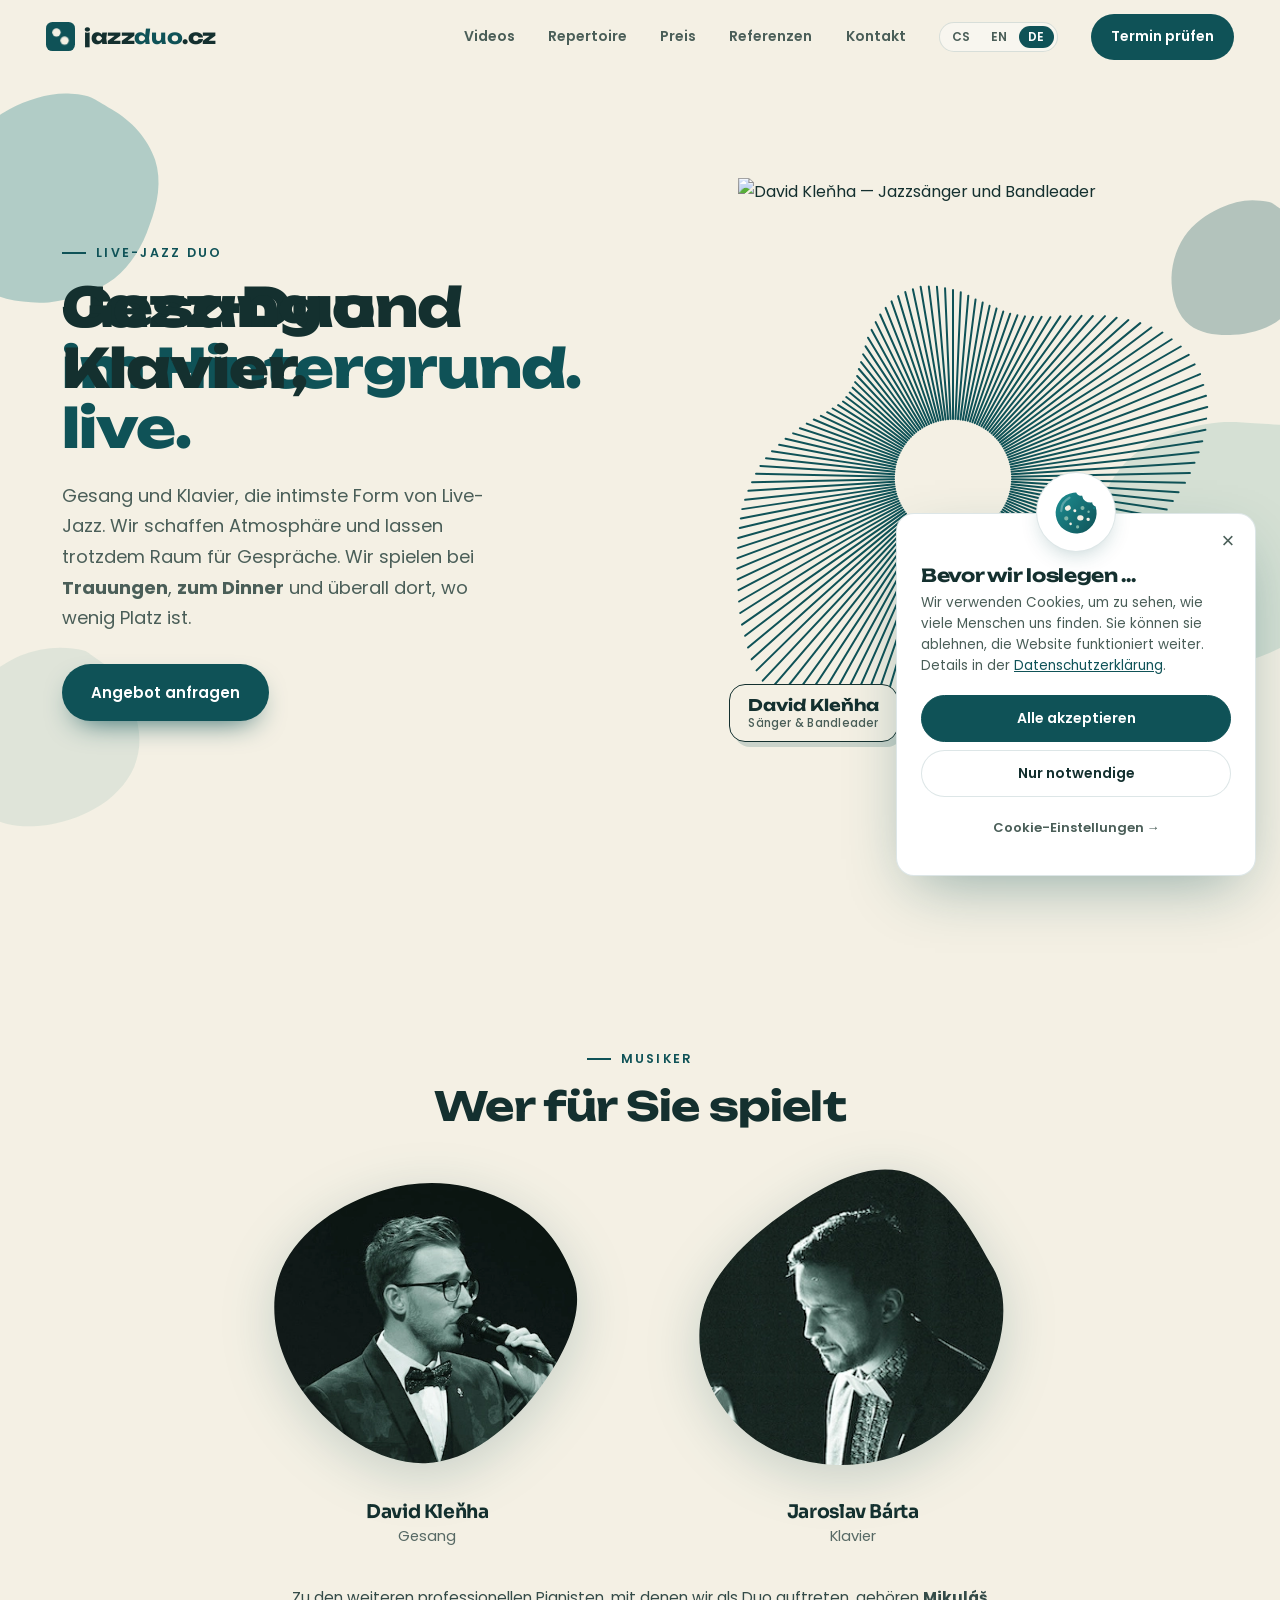
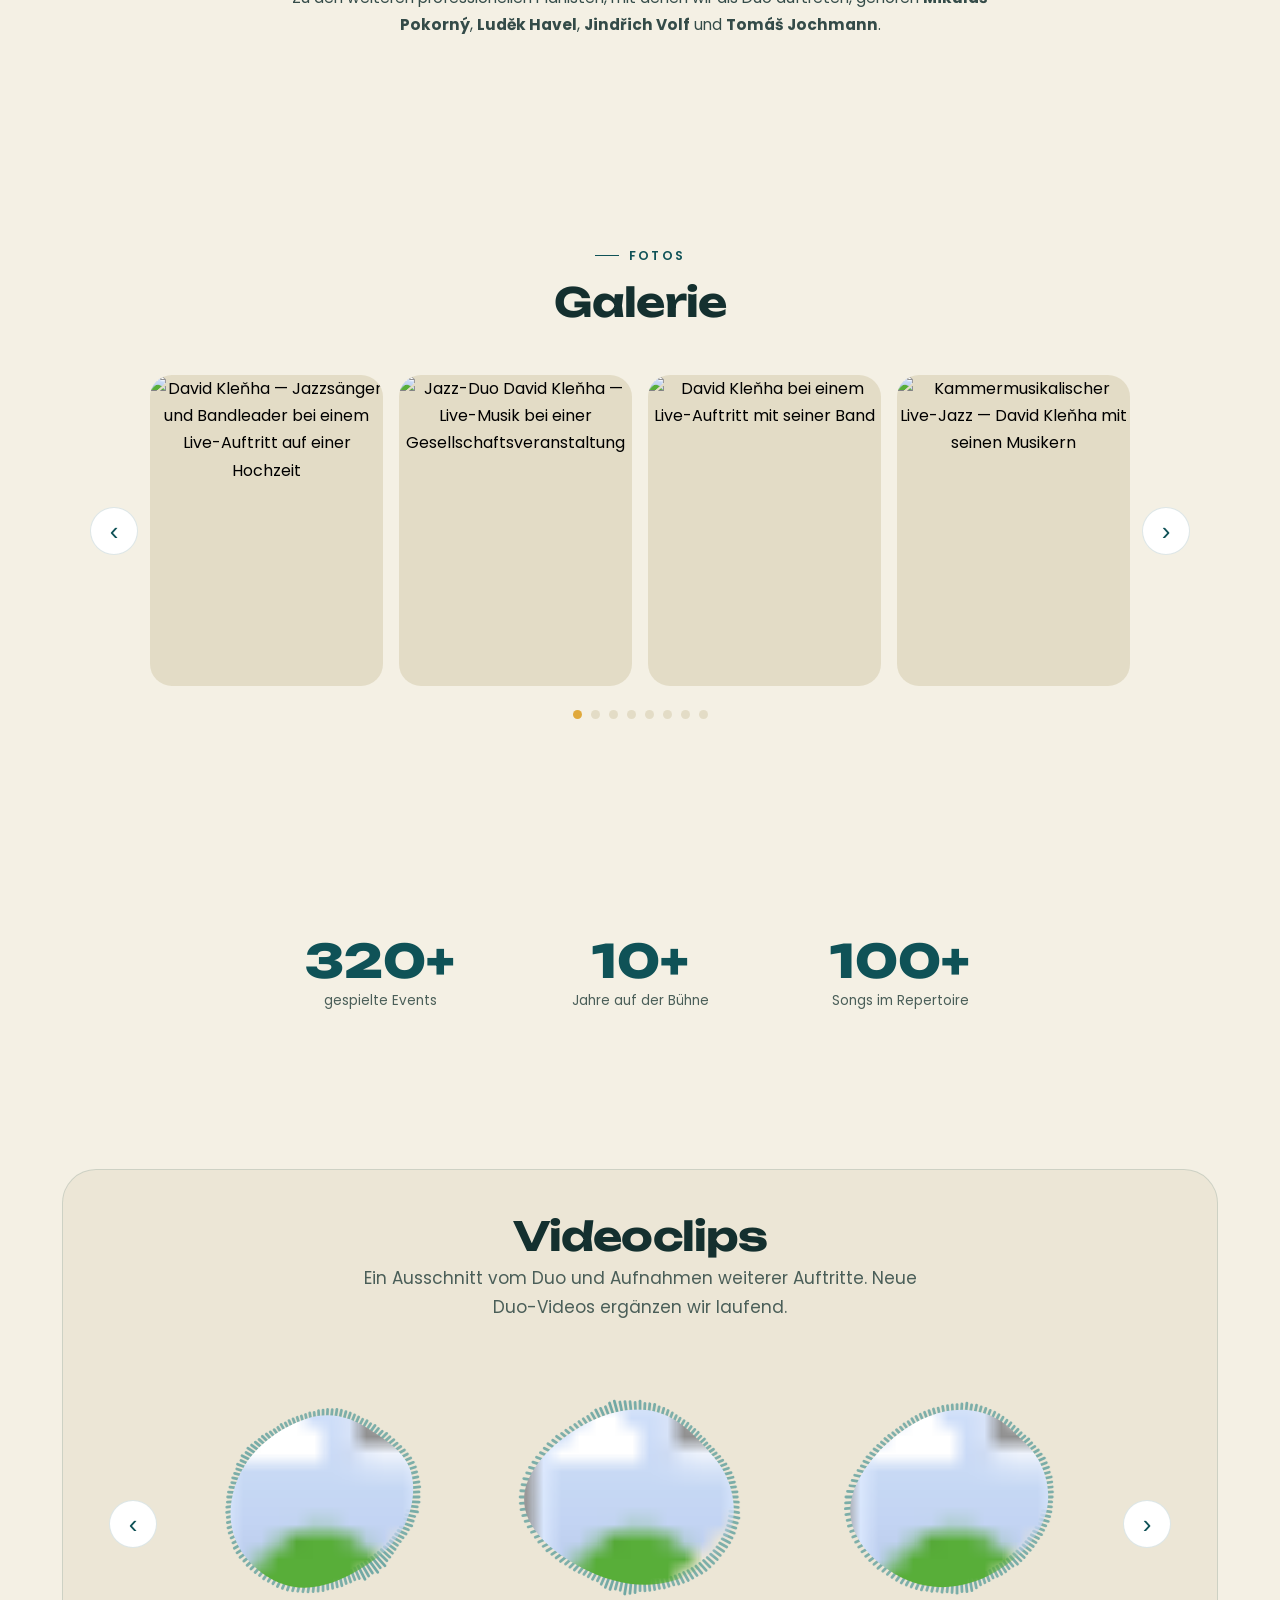
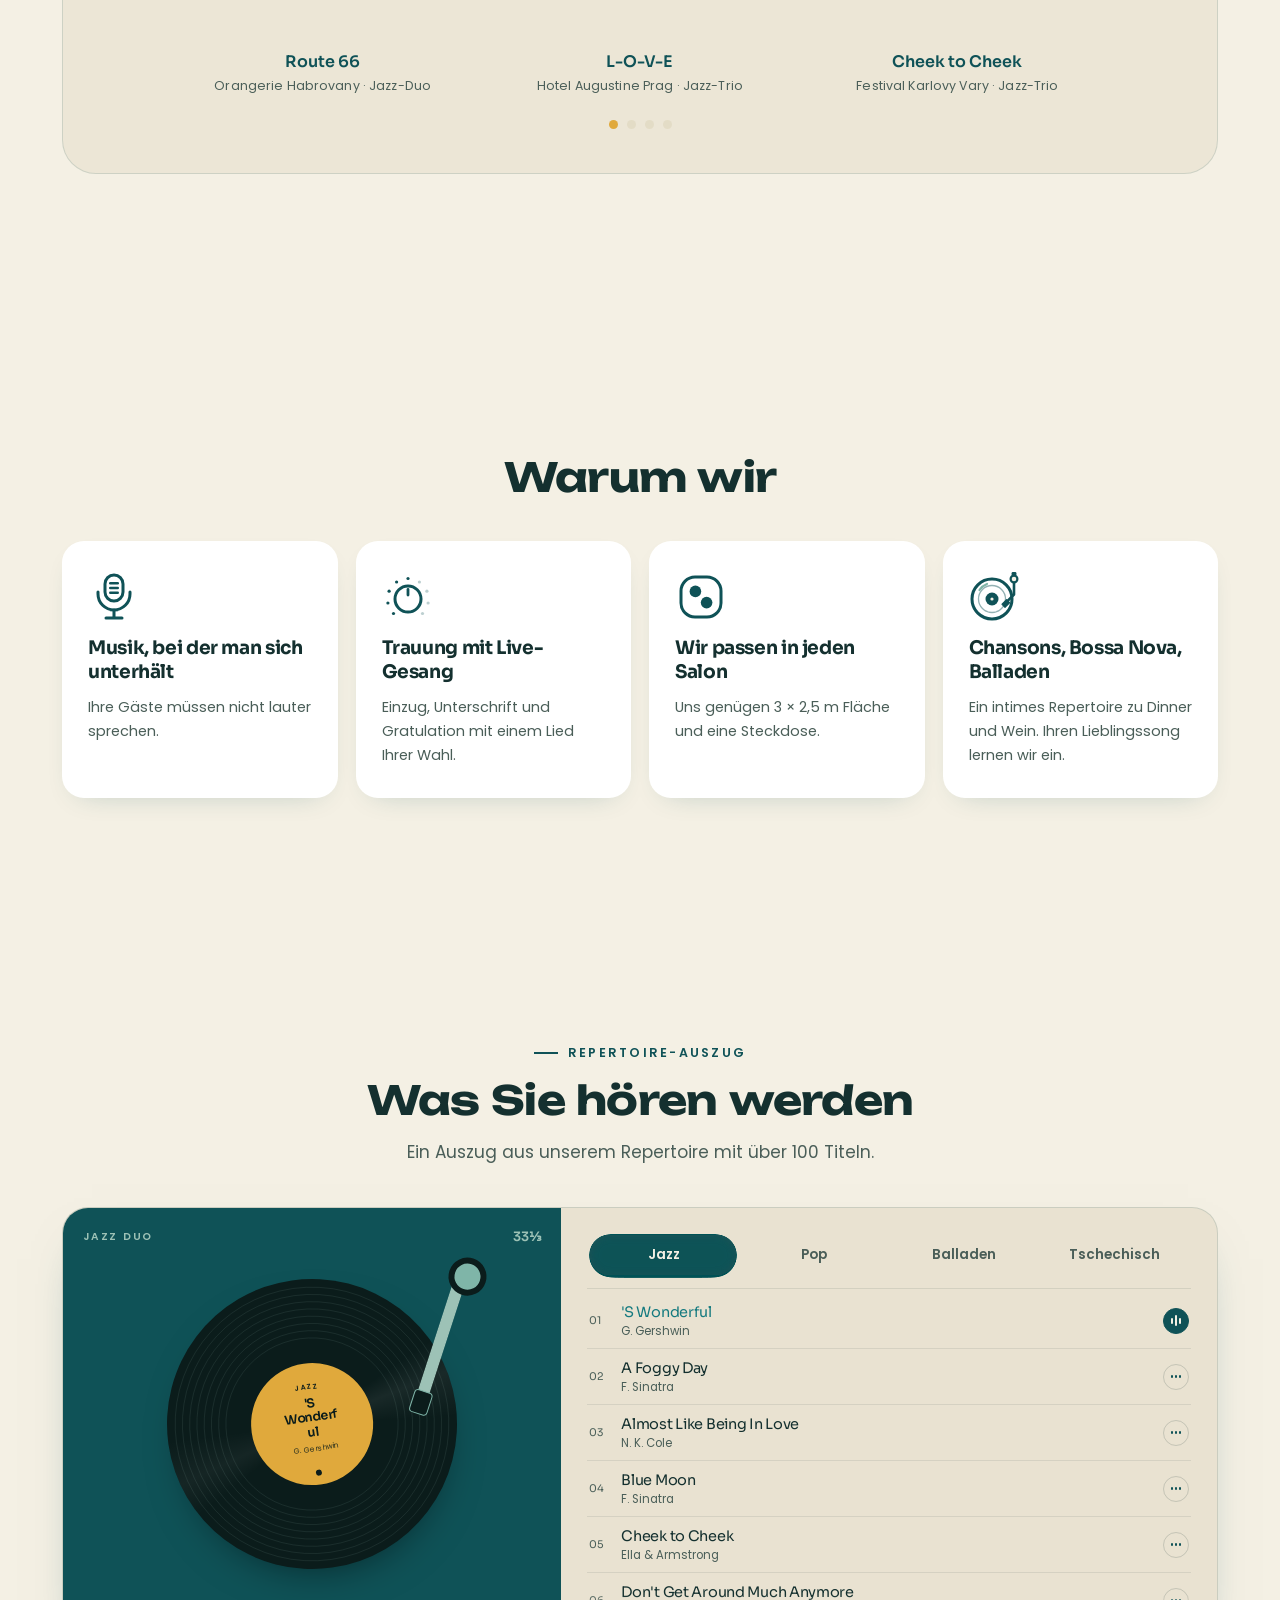
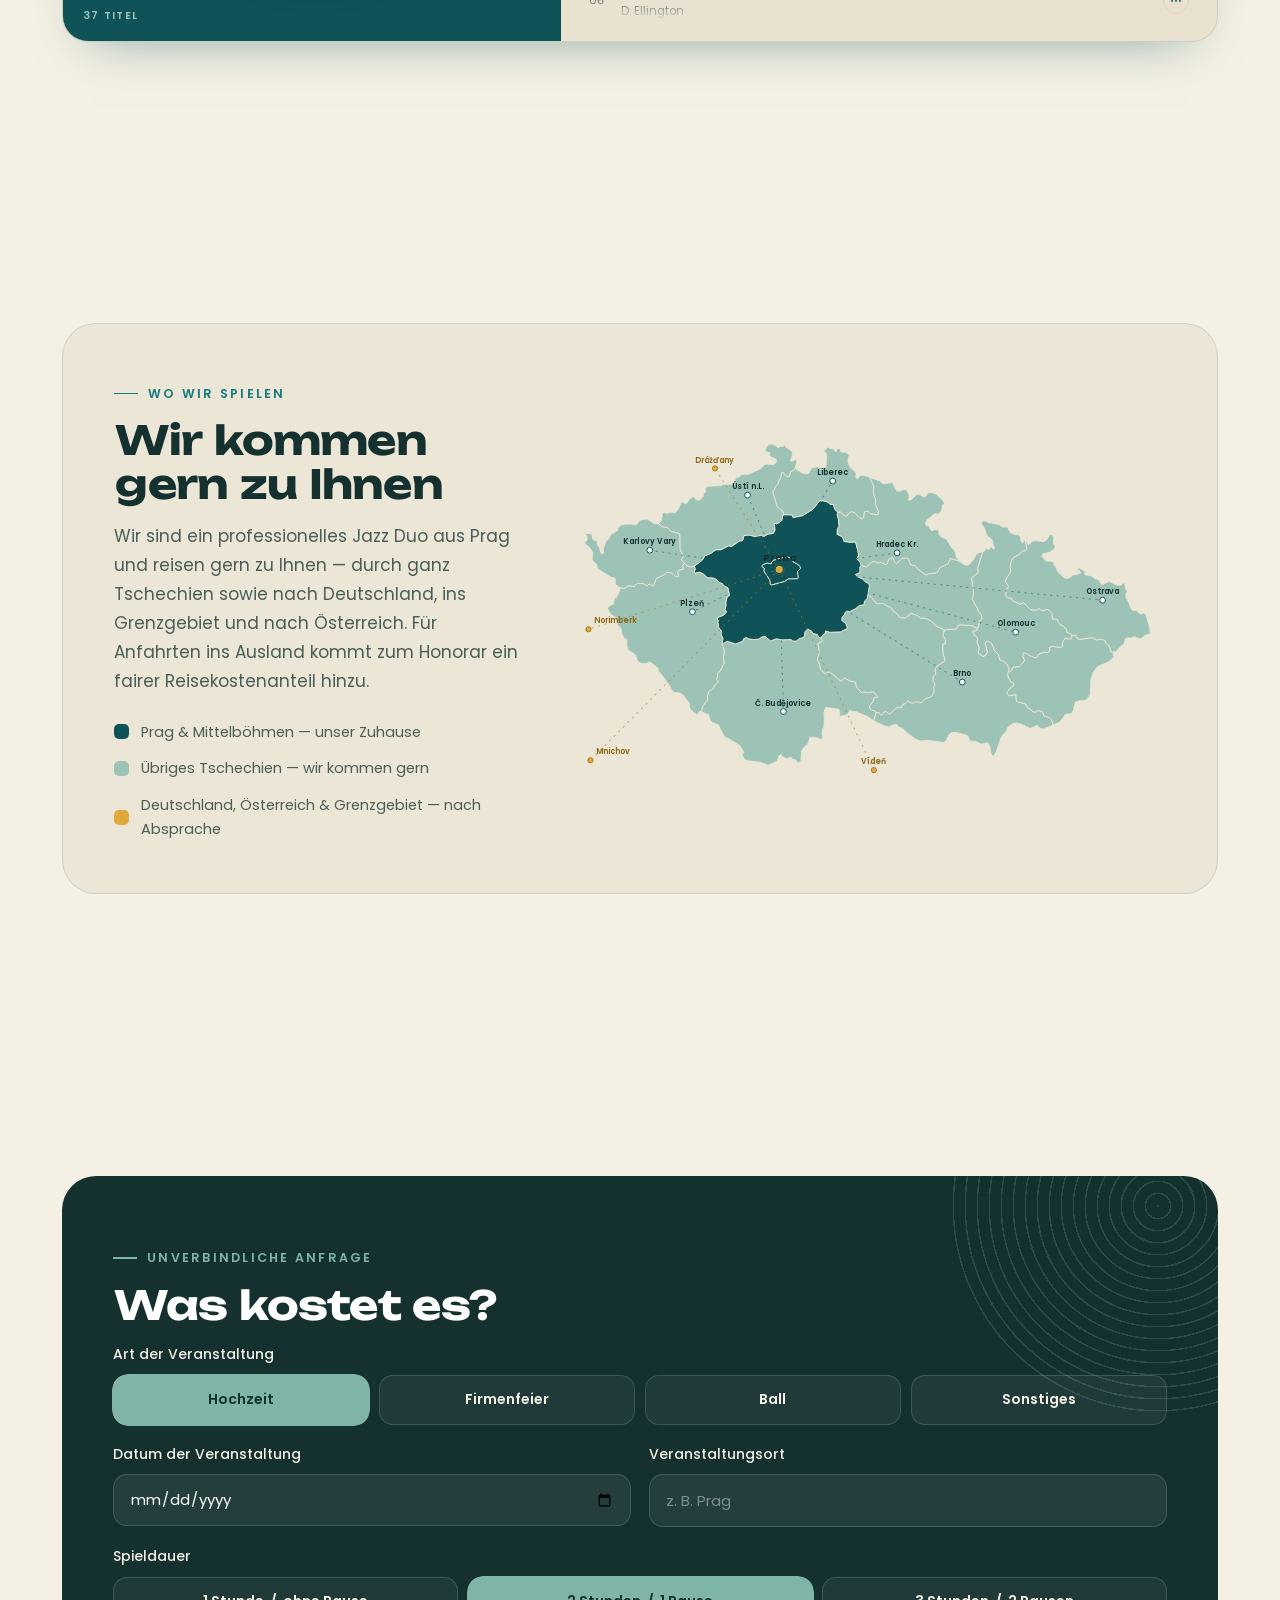
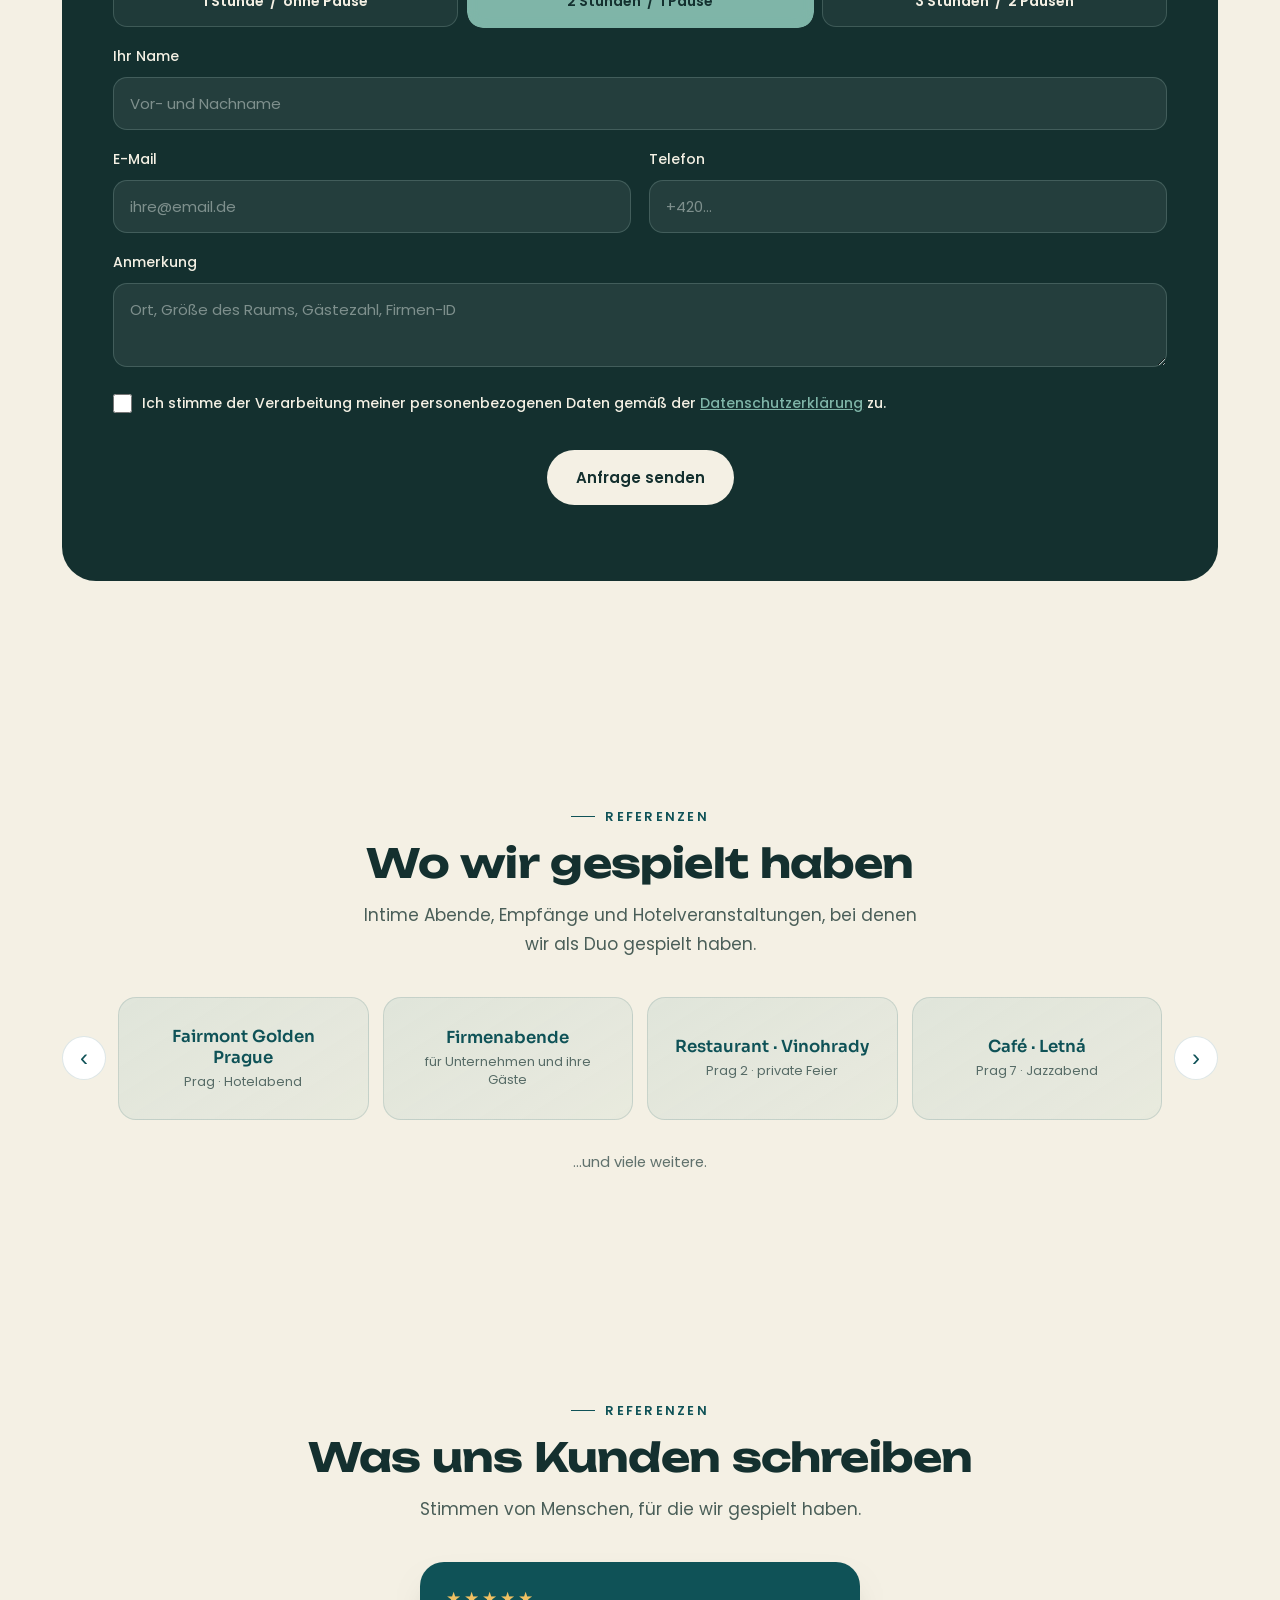
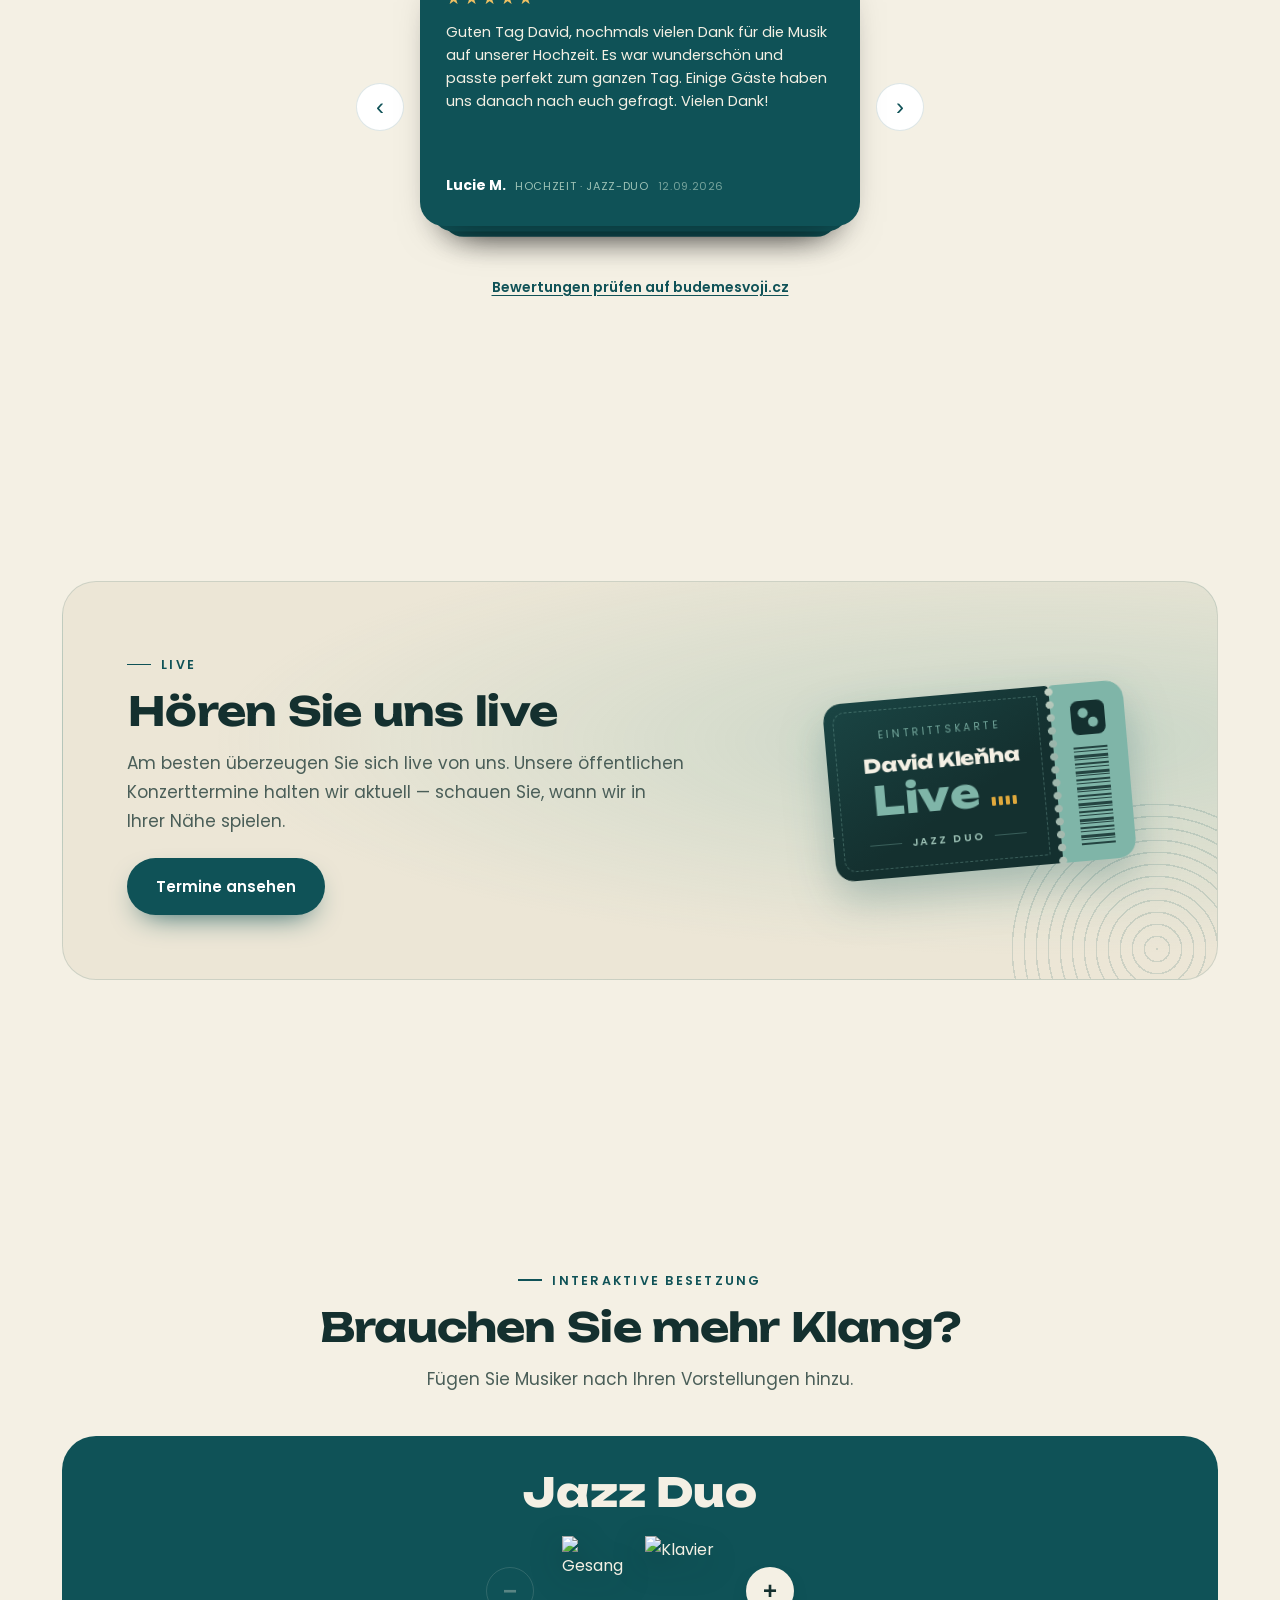
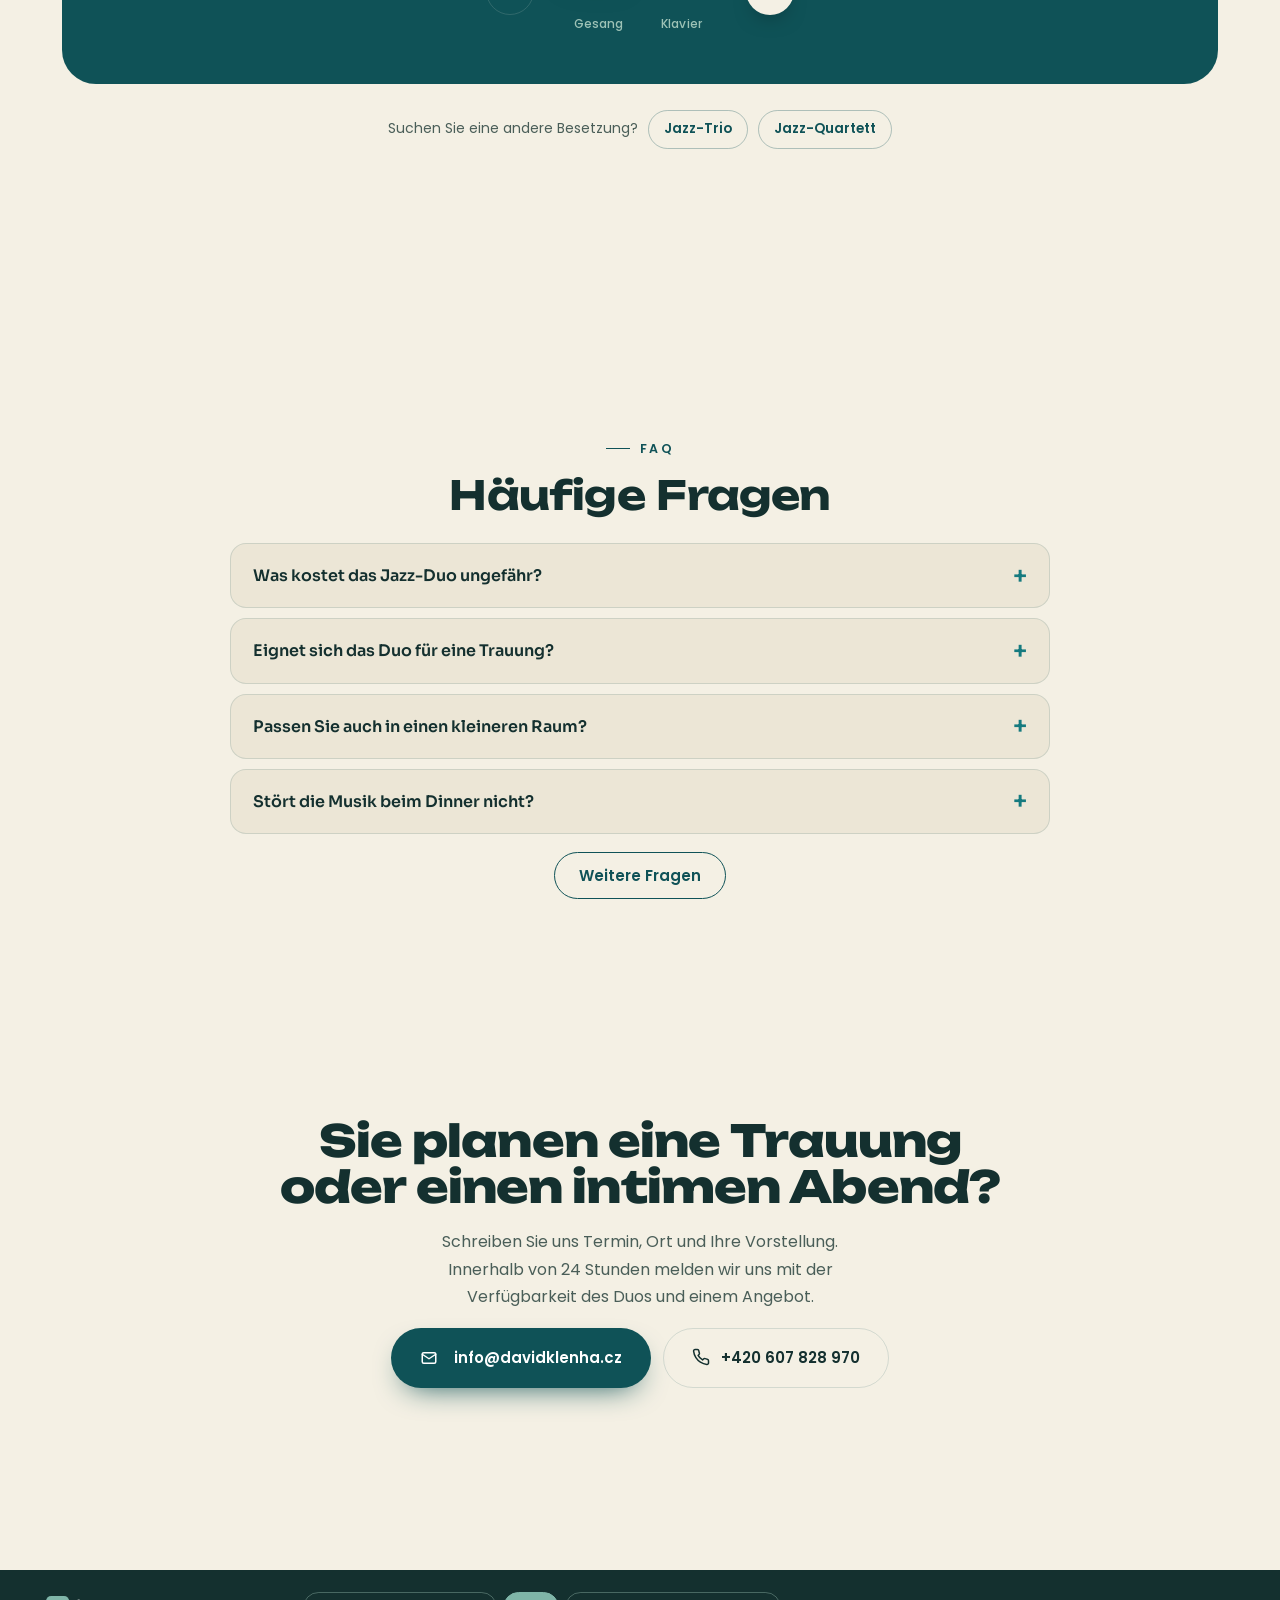
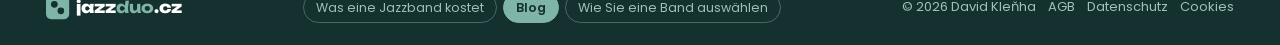
==== commit 704af4b5: "Add files via upload" ====
--- a/de/index.html
+++ b/de/index.html
@@ -732,15 +732,15 @@
   "areaServed": [
     {
       "@type": "Country",
+      "name": "Tschechien"
+    },
+    {
+      "@type": "Country",
       "name": "Deutschland"
     },
     {
       "@type": "Country",
       "name": "Österreich"
-    },
-    {
-      "@type": "Country",
-      "name": "Tschechien"
     }
   ],
   "email": "info@davidklenha.cz",
@@ -751,7 +751,27 @@
       "@id": "https://www.davidklenha.cz/#david",
       "name": "David Kleňha",
       "roleName": "Gesang",
-      "url": "https://www.davidklenha.cz/"
+      "url": "https://www.davidklenha.cz/",
+      "sameAs": [
+        "https://www.youtube.com/@davidklenha9168",
+        "https://www.instagram.com/david_klenha/",
+        "https://www.facebook.com/david.klenha.7",
+        "https://www.davidklenha.cz/"
+      ],
+      "memberOf": [
+        {
+          "@id": "https://jazzduo.cz/#ensemble"
+        },
+        {
+          "@id": "https://jazztrio.cz/#ensemble"
+        },
+        {
+          "@id": "https://jazzquartet.cz/#ensemble"
+        },
+        {
+          "@id": "https://jazzcombo.cz/#ensemble"
+        }
+      ]
     },
     {
       "@type": "Person",
@@ -788,7 +808,10 @@
     "cs",
     "en",
     "de"
-  ]
+  ],
+  "founder": {
+    "@id": "https://www.davidklenha.cz/#david"
+  }
 }
 </script>
 <script type="application/ld+json">
@@ -1633,7 +1656,7 @@
       </div>
       <button type="button" class="rev-arrow next" id="revNextBtn" aria-label="Nächste Bewertung">›</button>
     </div>
-    <p class="rev-verify"><a href="https://www.budemesvoji.cz/listing/david-klenha-jazz-band/#recenze" target="_blank" rel="noopener">Bewertungen prüfen auf budemesvoji.cz</a></p>
+    <p class="rev-verify"><a href="https://www.budemesvoji.cz/listing/jazz-trio-david-klenha/#recenze" target="_blank" rel="noopener">Bewertungen prüfen auf budemesvoji.cz</a></p>
   </div>
 </section>
 <section class="section reveal" id="koncerty">
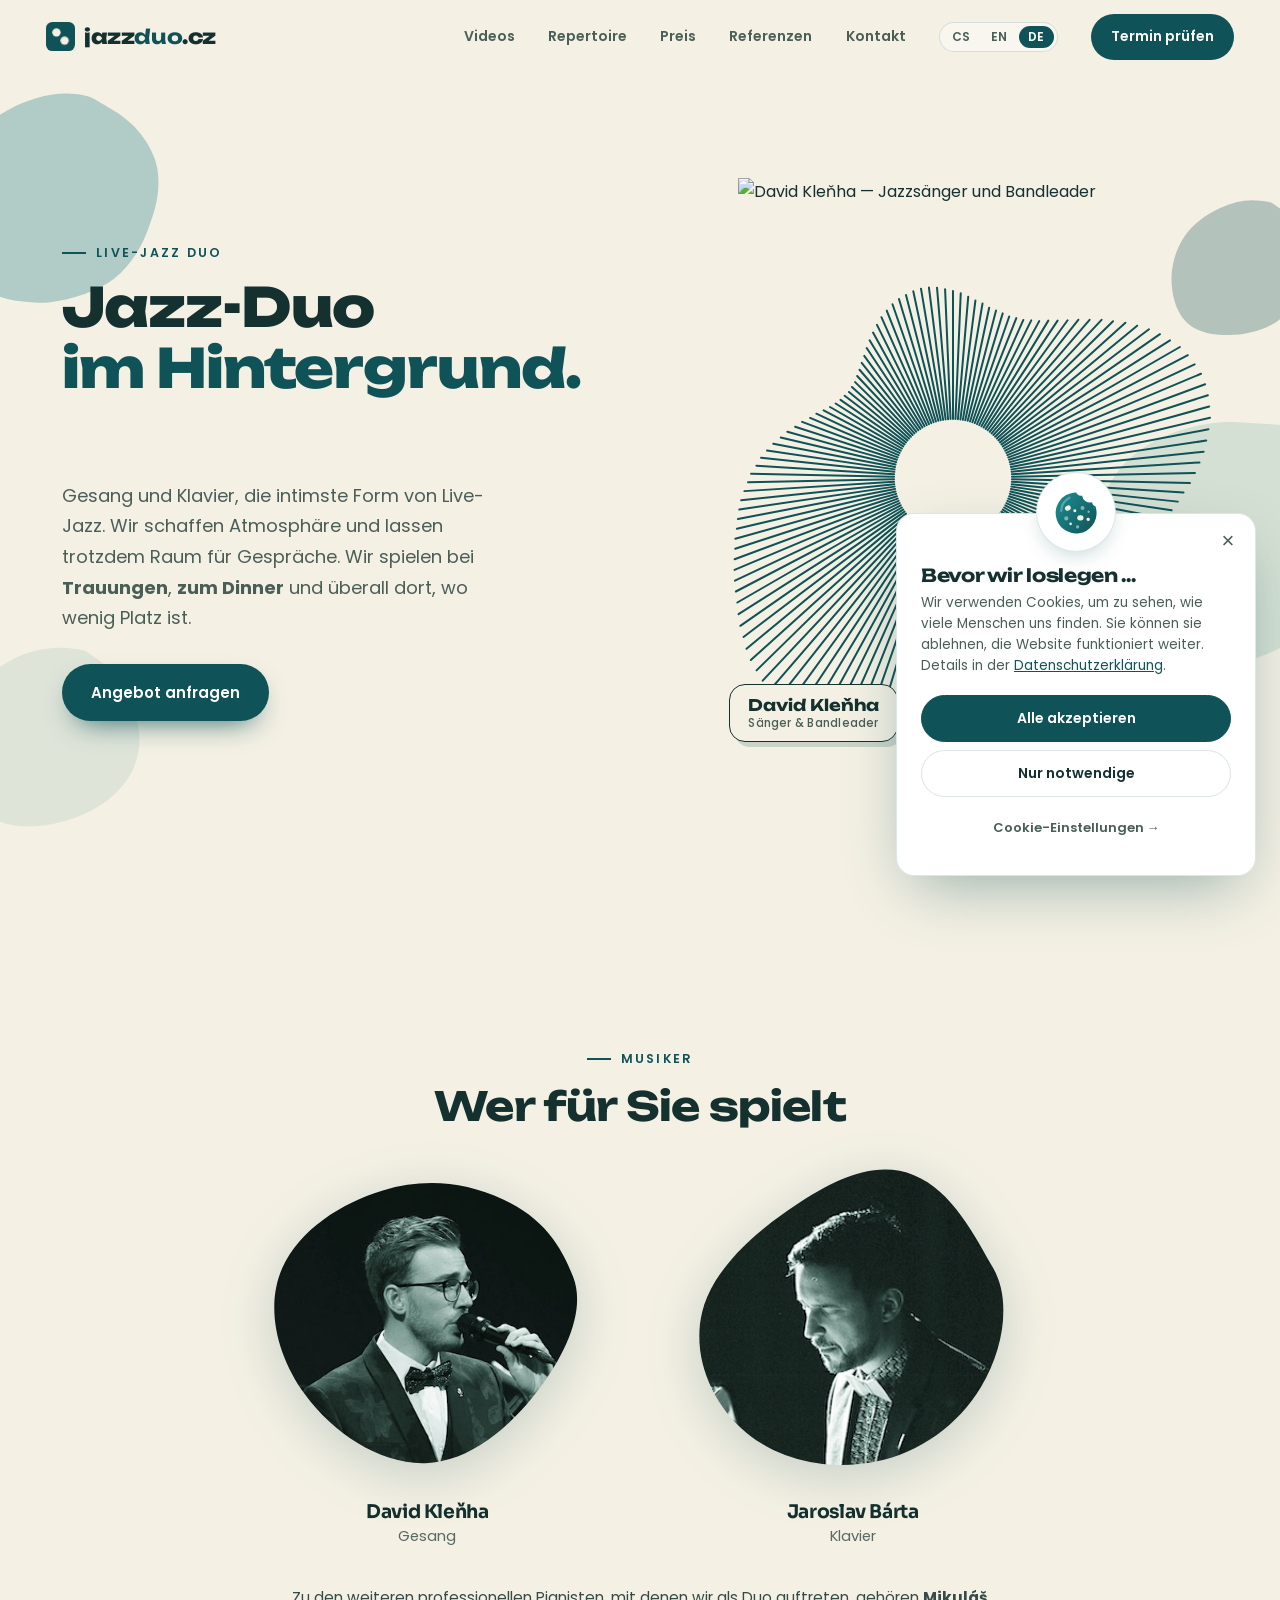
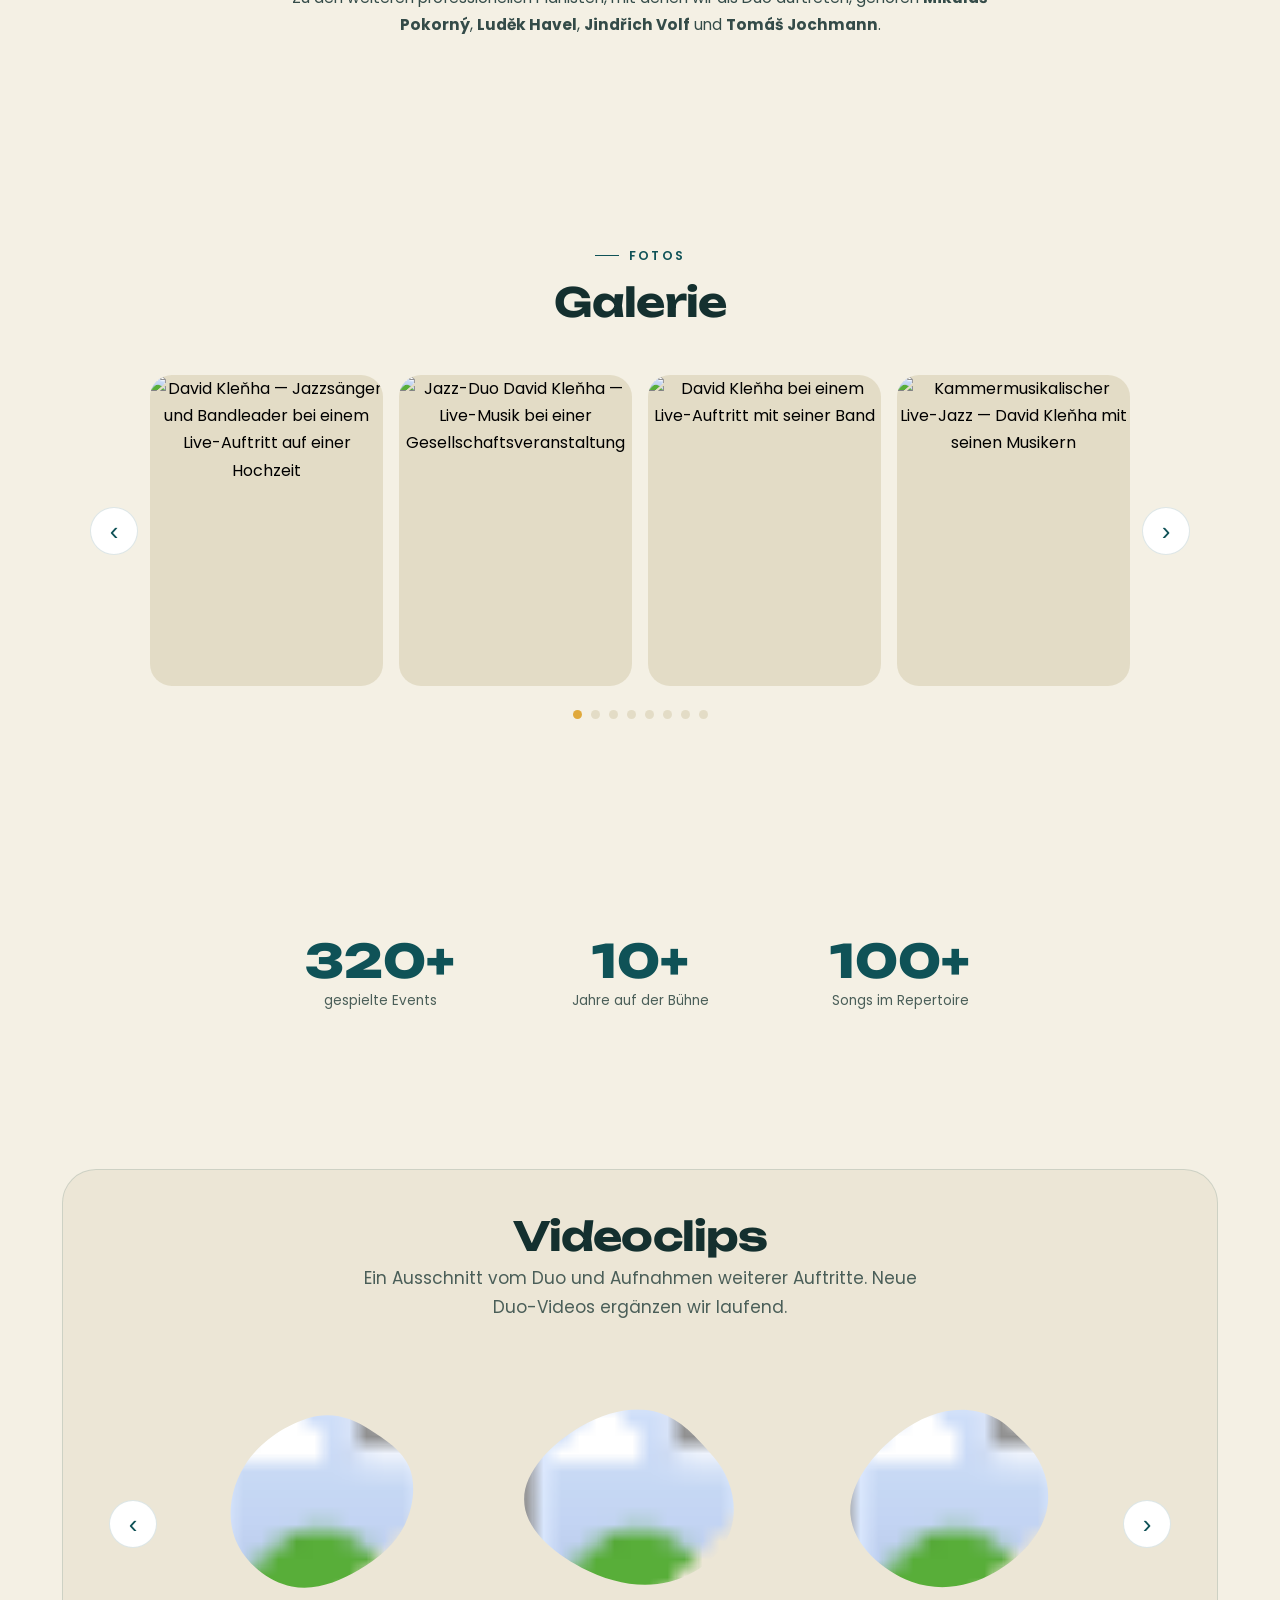
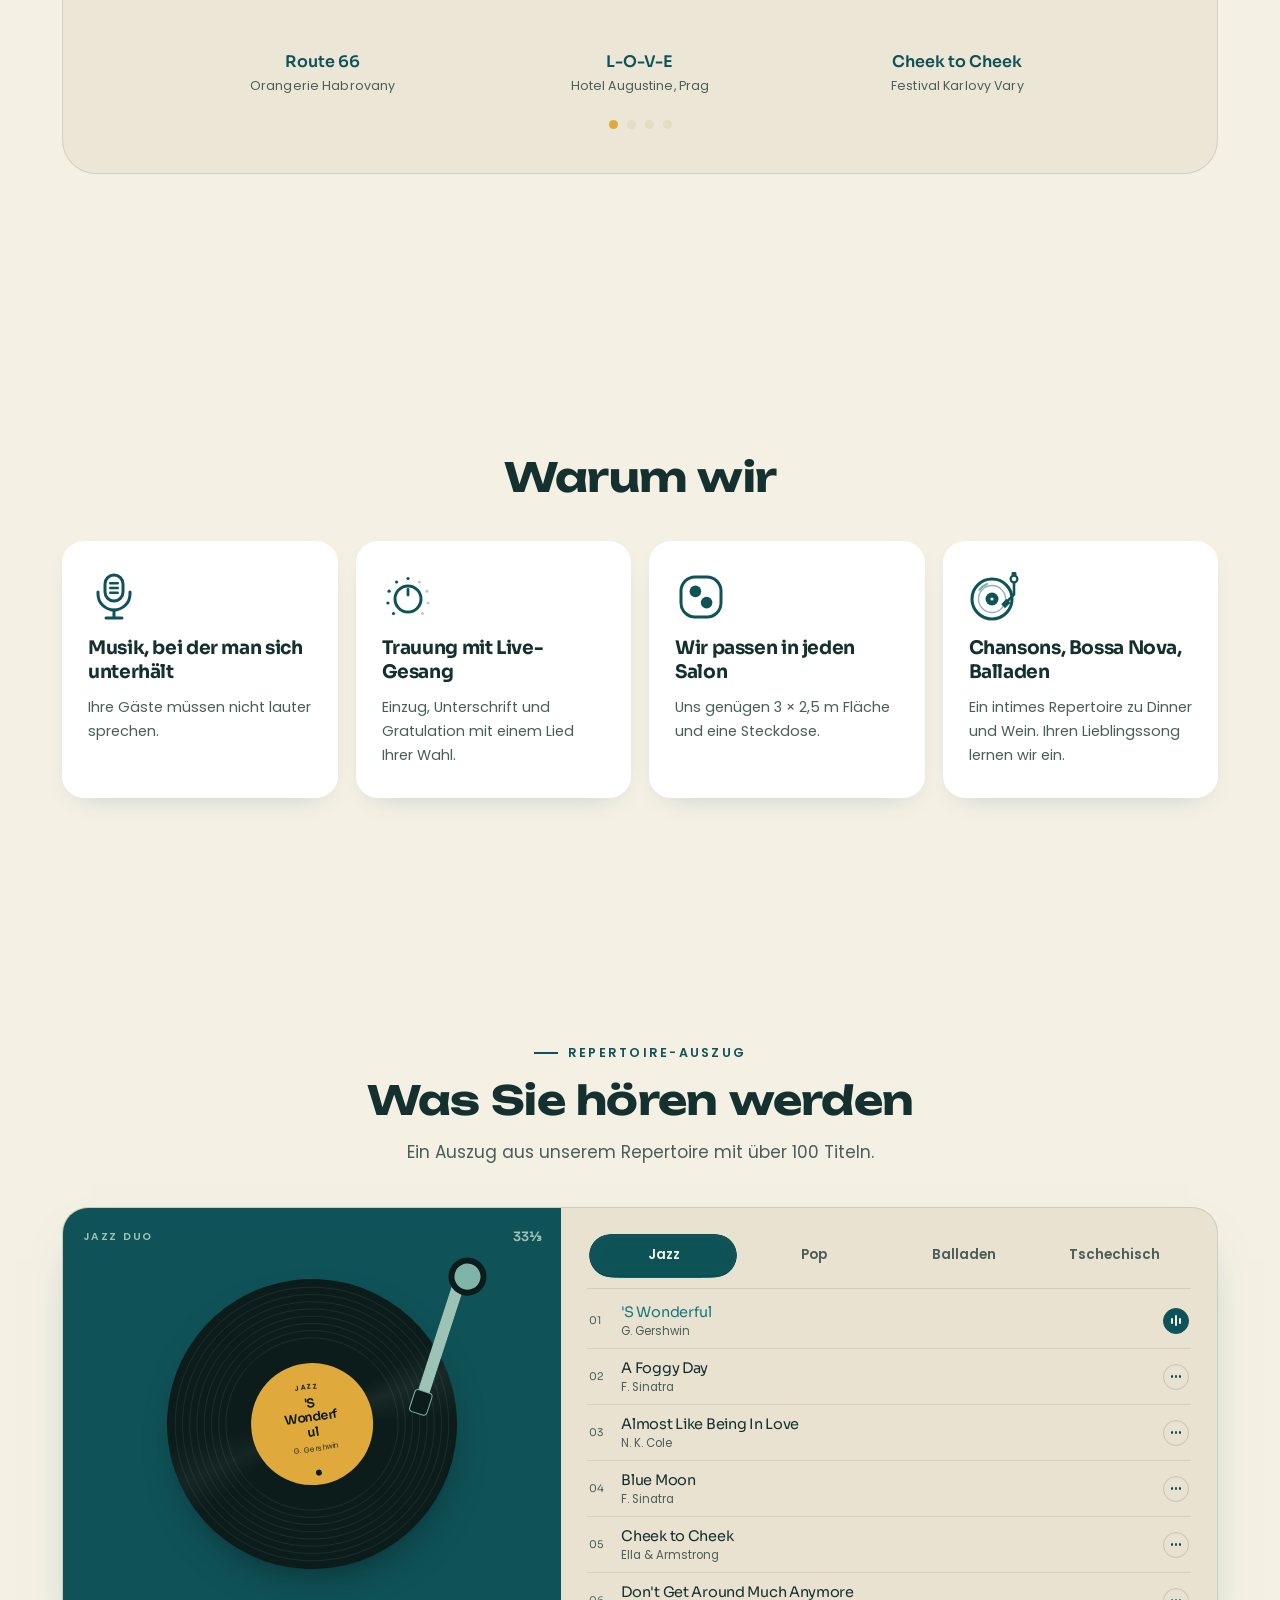
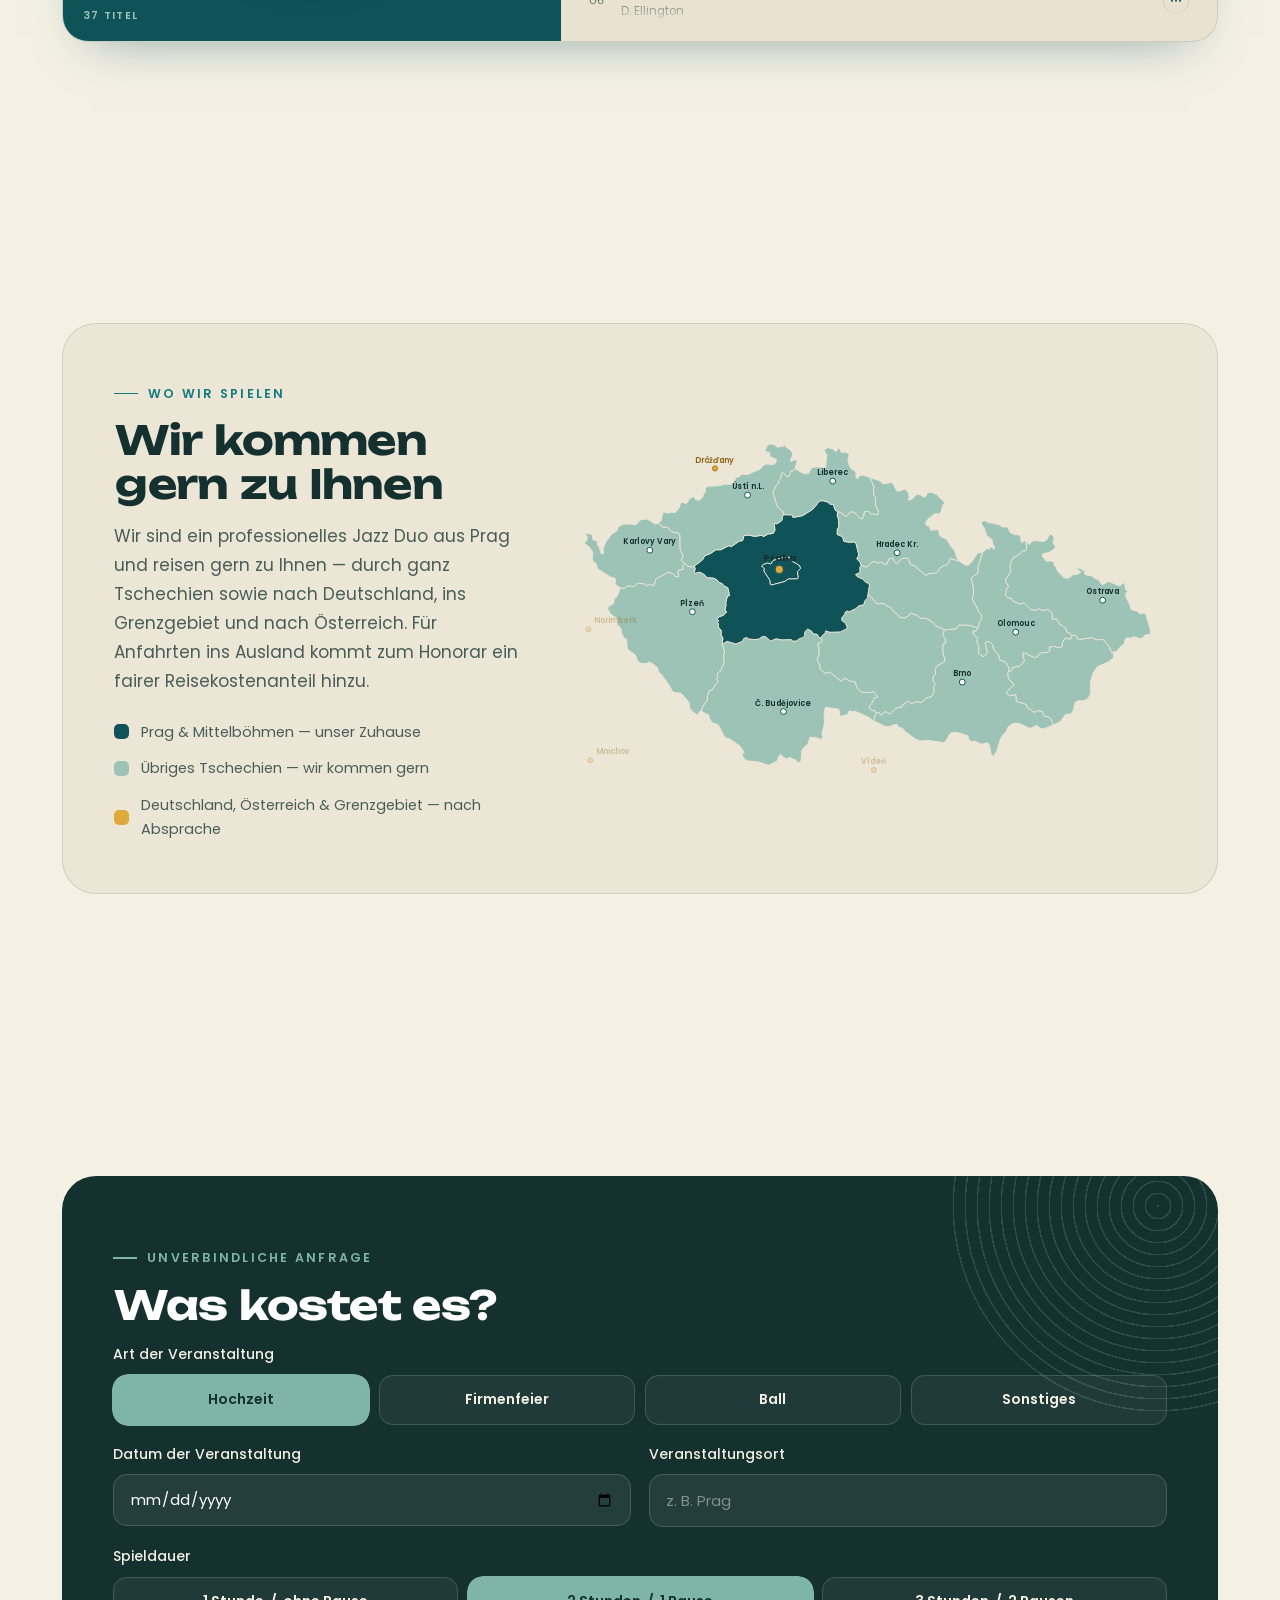
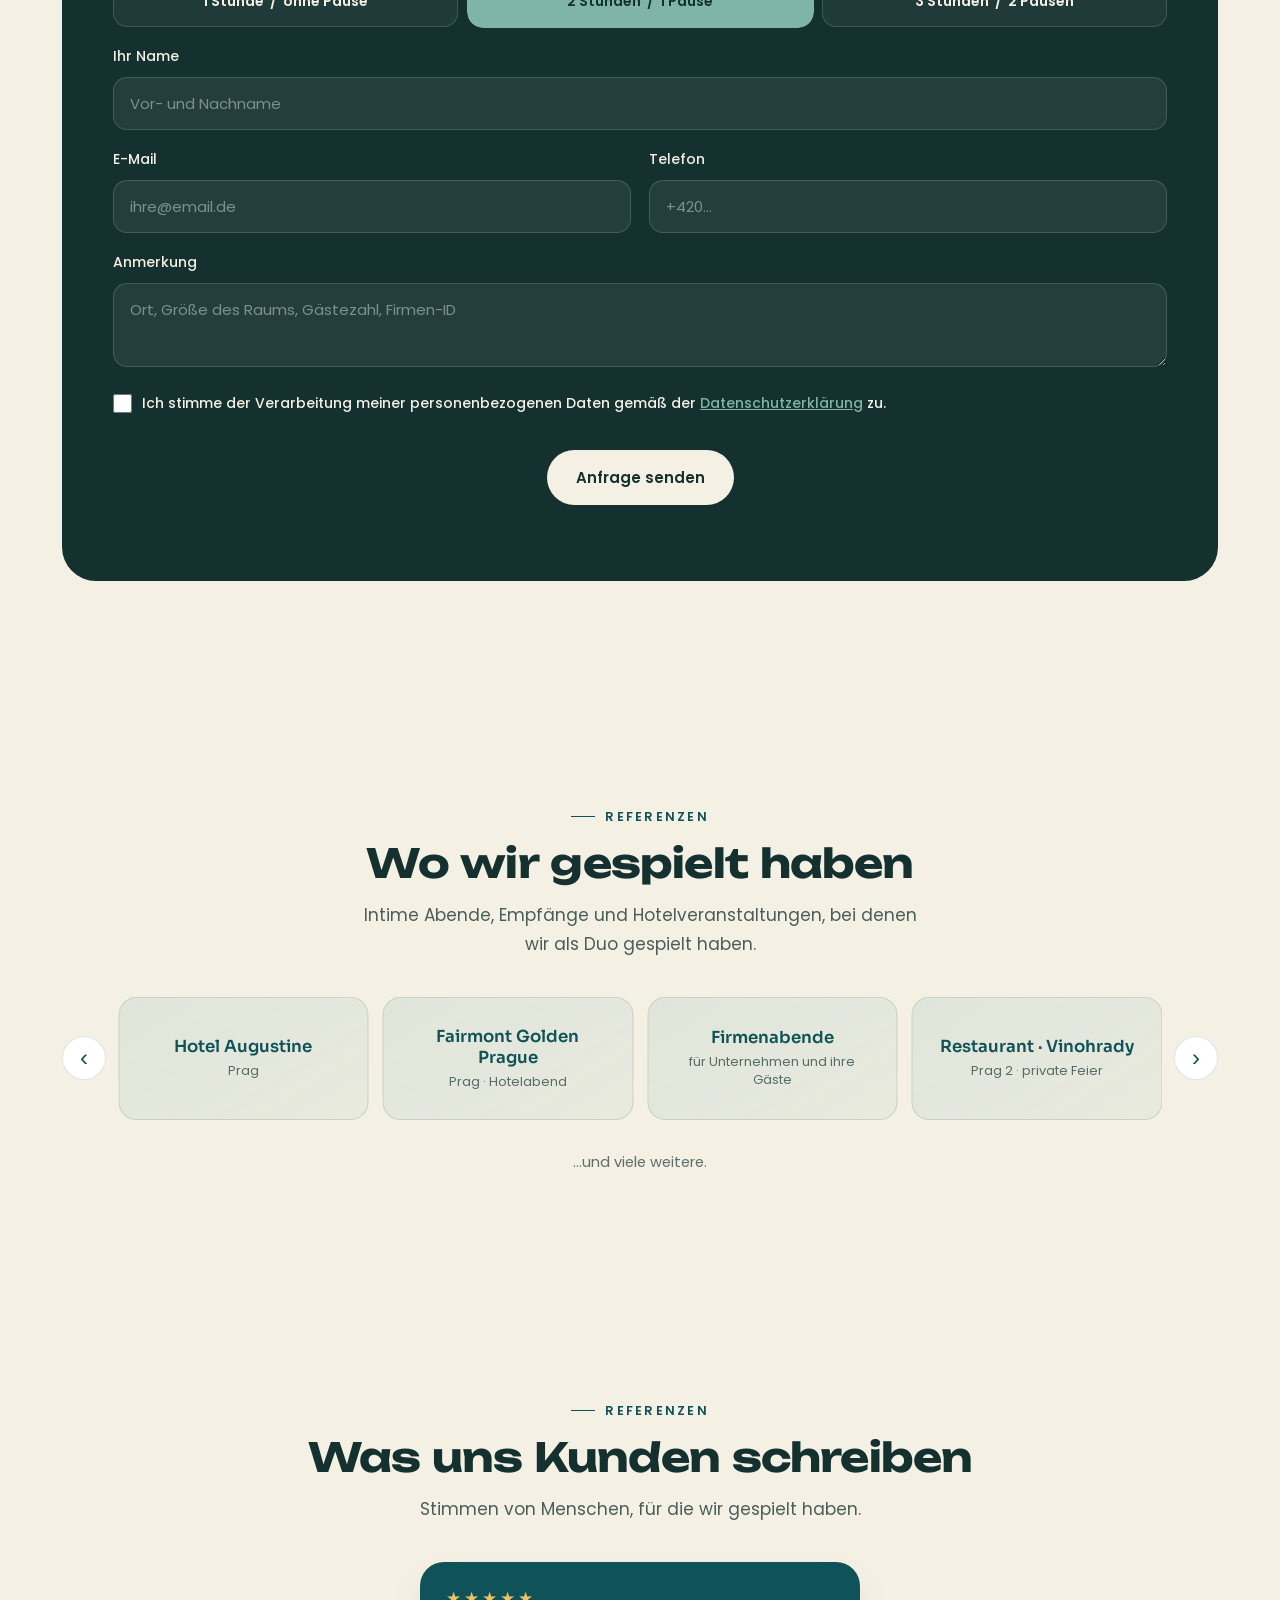
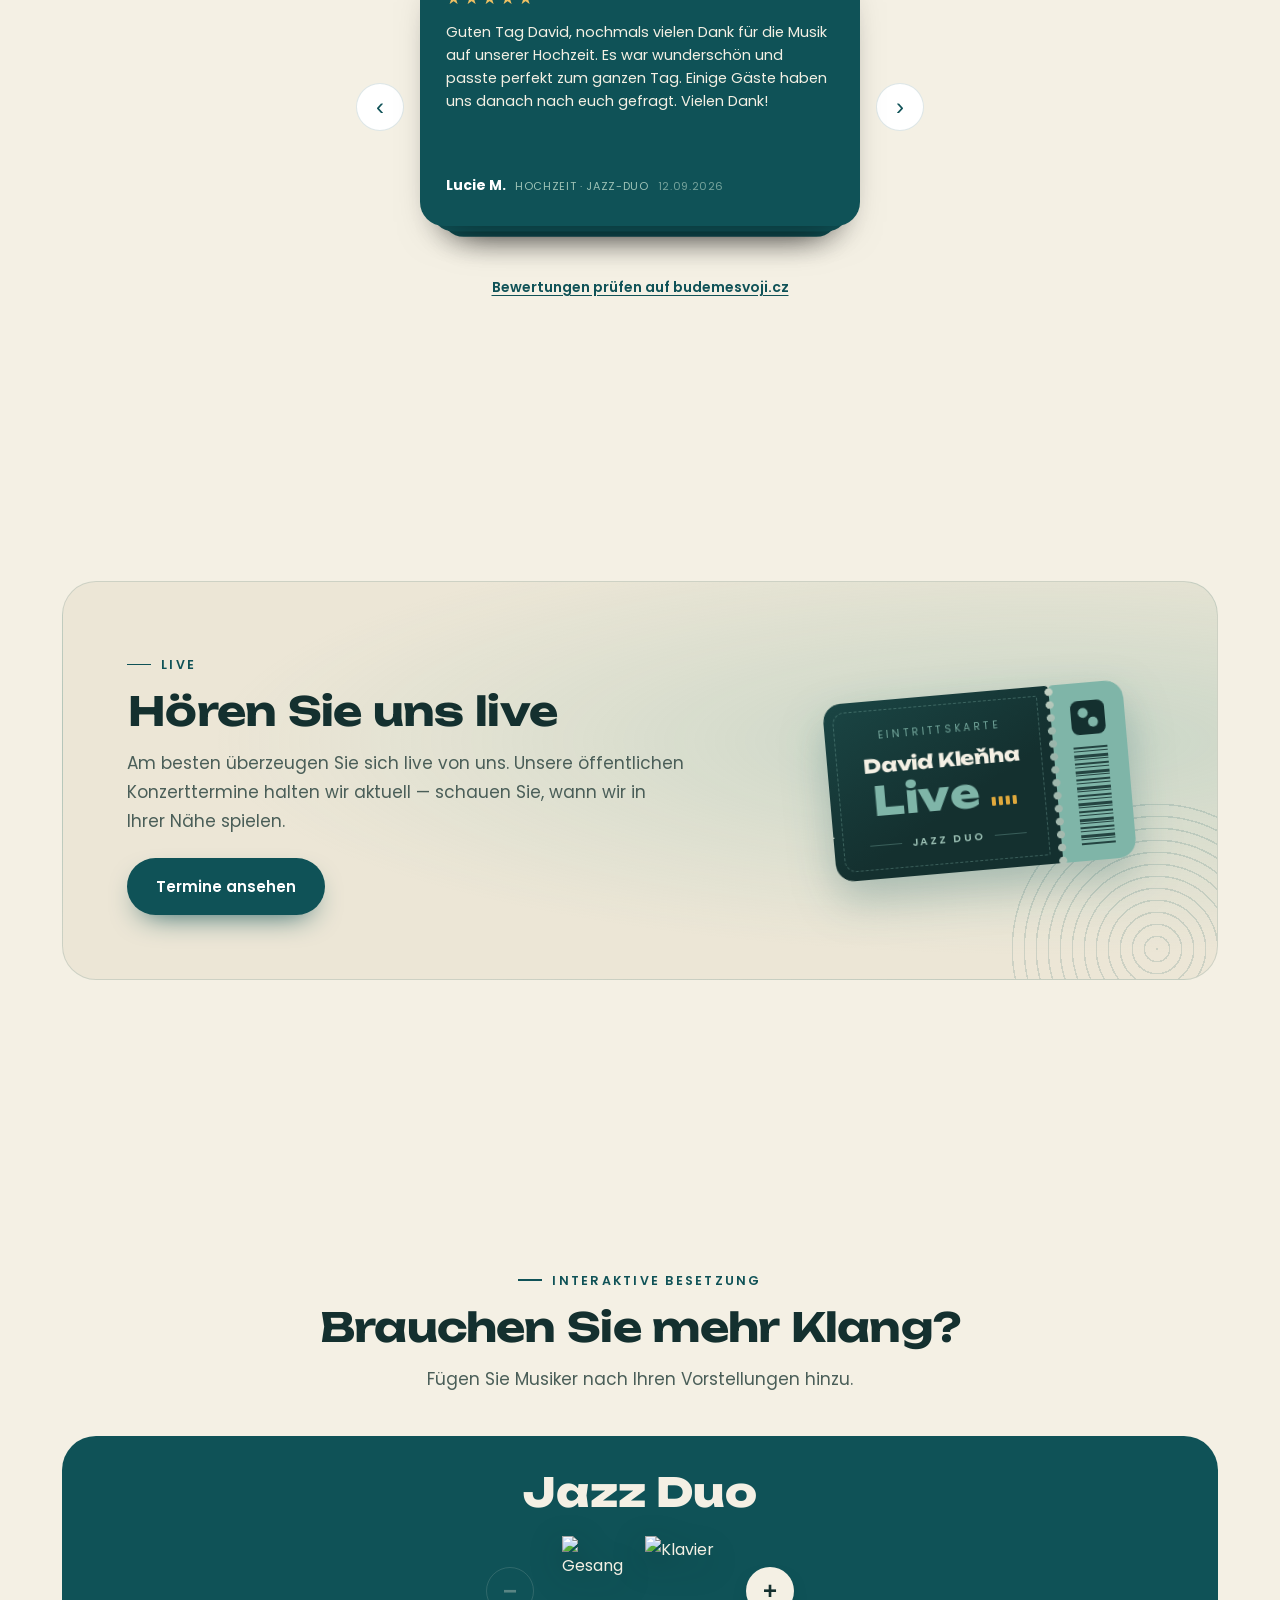
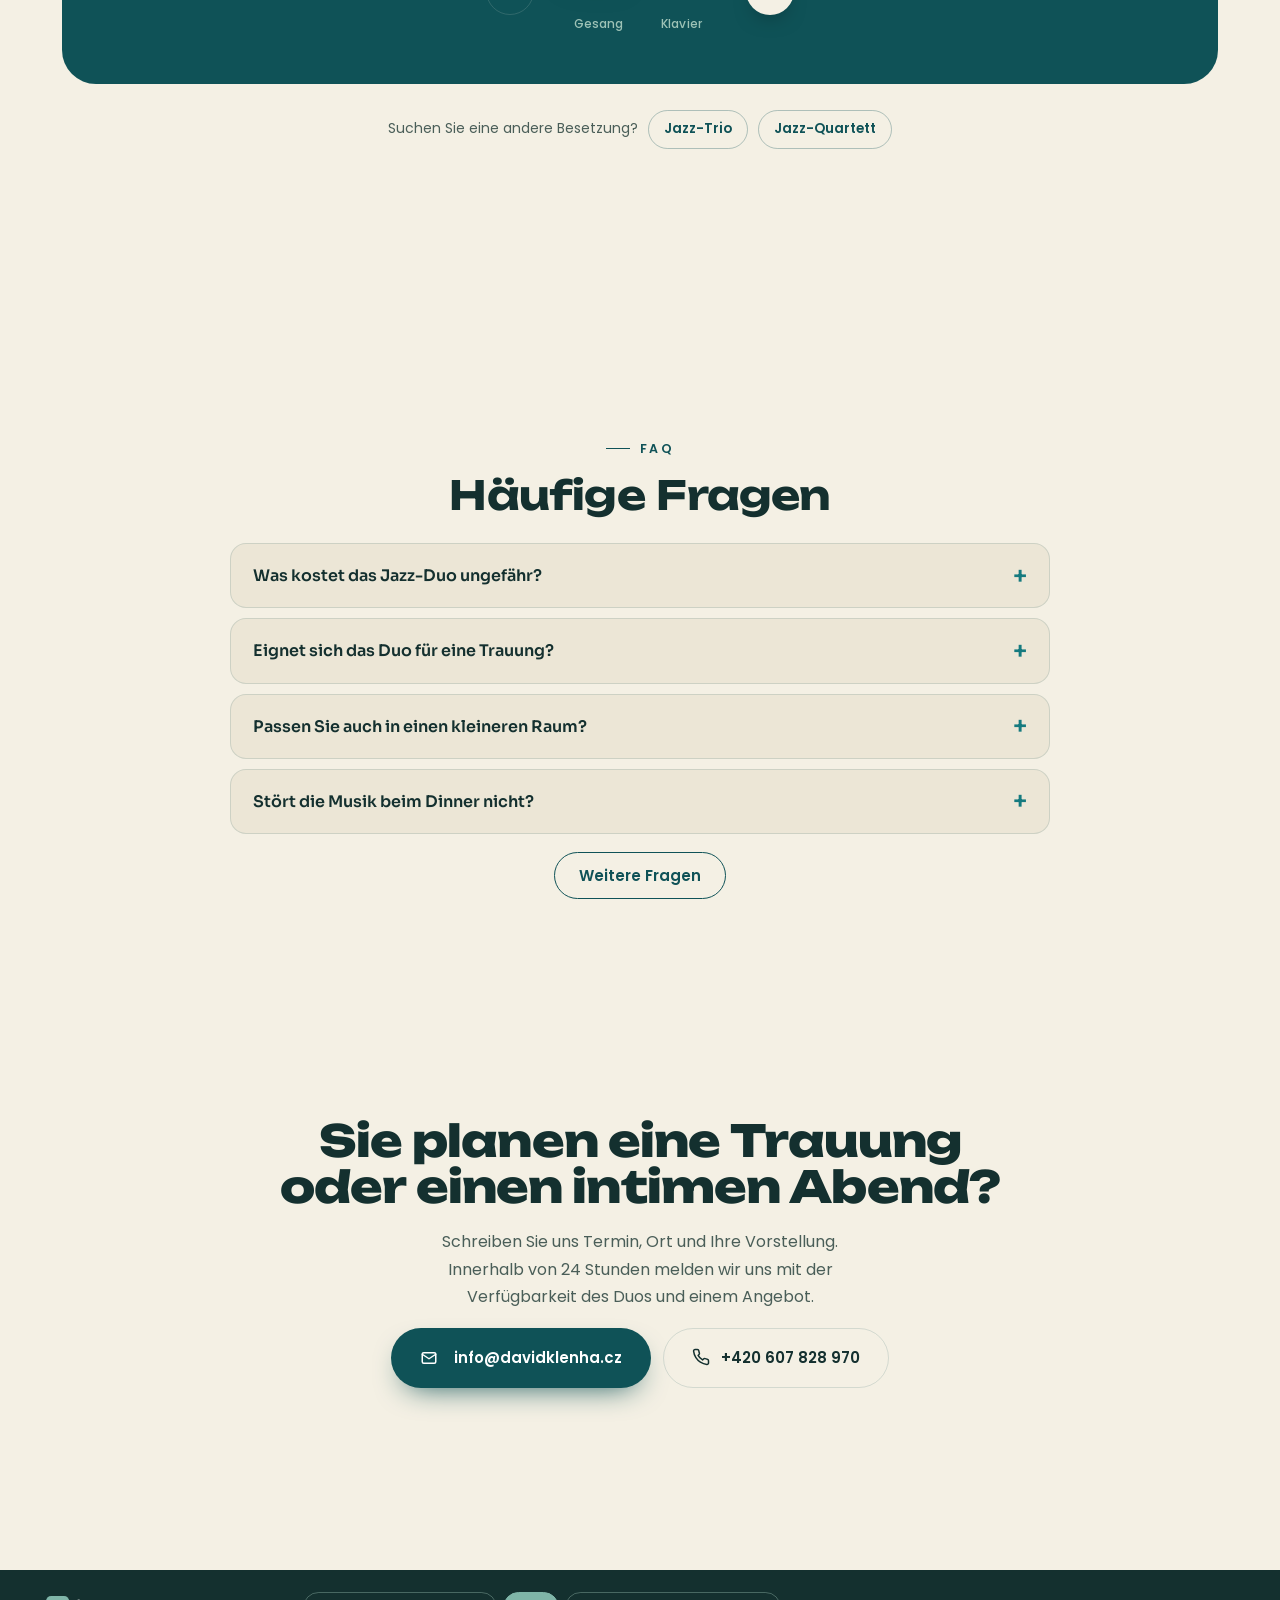
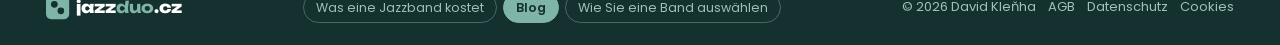
==== commit f8137d26: "Add files via upload" ====
--- a/de/index.html
+++ b/de/index.html
@@ -1366,7 +1366,12 @@
       <div class="vid-slider" id="vidSlider">
         <button class="vid-arrow prev" id="vidPrev" type="button" aria-label="Vorheriges Video">‹</button>
         <div class="vid-viewport">
-          <div class="vid-track" id="vidTrack"><div class="vid-item"><button class="vid-blob" type="button" aria-label="Video abspielen: Route 66 – Orangerie Habrovany · Jazz-Duo"><svg class="vid-eq" data-i="0" viewBox="0 0 200 200" aria-hidden="true"></svg><span class="vid-photo" data-src="https://jazzduo.cz/video/0.webp" data-cid="vidclipo0" data-i="0"></span><span class="vid-play"><svg viewBox="0 0 24 24"><path d="M8 5v14l11-7z"/></svg></span></button><div class="vid-name">Route 66</div><div class="vid-place">Orangerie Habrovany · Jazz-Duo</div></div><div class="vid-item"><button class="vid-blob" type="button" aria-label="Video abspielen: L-O-V-E – Hotel Augustine Prag · Jazz-Trio"><svg class="vid-eq" data-i="1" viewBox="0 0 200 200" aria-hidden="true"></svg><span class="vid-photo" data-src="https://jazzduo.cz/video/1.webp" data-cid="vidclipo1" data-i="1"></span><span class="vid-play"><svg viewBox="0 0 24 24"><path d="M8 5v14l11-7z"/></svg></span></button><div class="vid-name">L-O-V-E</div><div class="vid-place">Hotel Augustine Prag · Jazz-Trio</div></div><div class="vid-item"><button class="vid-blob" type="button" aria-label="Video abspielen: Cheek to Cheek – Festival Karlovy Vary · Jazz-Trio"><svg class="vid-eq" data-i="2" viewBox="0 0 200 200" aria-hidden="true"></svg><span class="vid-photo" data-src="https://jazzduo.cz/video/5.webp" data-cid="vidclipo2" data-i="2"></span><span class="vid-play"><svg viewBox="0 0 24 24"><path d="M8 5v14l11-7z"/></svg></span></button><div class="vid-name">Cheek to Cheek</div><div class="vid-place">Festival Karlovy Vary · Jazz-Trio</div></div><div class="vid-item"><button class="vid-blob" type="button" aria-label="Video abspielen: Sway – Jazz Club Reduta · Jazz-Trio"><svg class="vid-eq" data-i="3" viewBox="0 0 200 200" aria-hidden="true"></svg><span class="vid-photo" data-src="https://jazzduo.cz/video/7.webp" data-cid="vidclipo3" data-i="3"></span><span class="vid-play"><svg viewBox="0 0 24 24"><path d="M8 5v14l11-7z"/></svg></span></button><div class="vid-name">Sway</div><div class="vid-place">Jazz Club Reduta · Jazz-Trio</div></div></div>
+          <div class="vid-track" id="vidTrack"><!-- VIDEA:START – generuje se z videa.json, ručně neupravovat -->
+            <div class="vid-item" data-yt="6dR5MH3qNFE" data-vert="1"><button class="vid-blob" type="button" aria-label="Video abspielen: Route 66 – Orangerie Habrovany"><svg class="vid-eq" data-i="0" viewBox="0 0 200 200" aria-hidden="true"></svg><span class="vid-photo" data-src="https://jazzduo.cz/video/0.webp" data-cid="vidclipo0" data-i="0"></span><span class="vid-play"><svg viewBox="0 0 24 24"><path d="M8 5v14l11-7z"/></svg></span></button><div class="vid-name" lang="cs">Route 66</div><div class="vid-place">Orangerie Habrovany</div></div>
+            <div class="vid-item" data-yt="Z7Oo_03YVFE" data-vert="1"><button class="vid-blob" type="button" aria-label="Video abspielen: L-O-V-E – Hotel Augustine, Prag"><svg class="vid-eq" data-i="1" viewBox="0 0 200 200" aria-hidden="true"></svg><span class="vid-photo" data-src="https://jazzduo.cz/video/1.webp" data-cid="vidclipo1" data-i="1"></span><span class="vid-play"><svg viewBox="0 0 24 24"><path d="M8 5v14l11-7z"/></svg></span></button><div class="vid-name" lang="cs">L-O-V-E</div><div class="vid-place">Hotel Augustine, Prag</div></div>
+            <div class="vid-item" data-yt="0OWzK3Rk-cw"><button class="vid-blob" type="button" aria-label="Video abspielen: Cheek to Cheek – Festival Karlovy Vary"><svg class="vid-eq" data-i="2" viewBox="0 0 200 200" aria-hidden="true"></svg><span class="vid-photo" data-src="https://jazzduo.cz/video/5.webp" data-cid="vidclipo2" data-i="2"></span><span class="vid-play"><svg viewBox="0 0 24 24"><path d="M8 5v14l11-7z"/></svg></span></button><div class="vid-name" lang="cs">Cheek to Cheek</div><div class="vid-place">Festival Karlovy Vary</div></div>
+            <div class="vid-item" data-yt="rfCD0AcGA-A"><button class="vid-blob" type="button" aria-label="Video abspielen: Sway – Jazz Club Reduta, Prag"><svg class="vid-eq" data-i="3" viewBox="0 0 200 200" aria-hidden="true"></svg><span class="vid-photo" data-src="https://jazzduo.cz/video/7.webp" data-cid="vidclipo3" data-i="3"></span><span class="vid-play"><svg viewBox="0 0 24 24"><path d="M8 5v14l11-7z"/></svg></span></button><div class="vid-name" lang="cs">Sway</div><div class="vid-place">Jazz Club Reduta, Prag</div></div>
+            <!-- VIDEA:END --></div>
         </div>
         <button class="vid-arrow next" id="vidNext" type="button" aria-label="Nächstes Video">›</button>
       </div>
@@ -2028,16 +2033,14 @@
   (function(){
     var track=$('vidTrack');if(!track)return;
 
-    // pořadí videí: náhledová fotka (video/N), název skladby, místo, YouTube ID
-    // vert:true = video na výšku (YouTube Shorts) → modal 9:16
-    var VIDEOS=[
-      {img:'0', name:'Route 66', place:'Orangerie Habrovany \u00b7 Jazz-Duo', yt:'6dR5MH3qNFE', vert:true},
-      {img:'1', name:'L-O-V-E', place:'Hotel Augustine Prag \u00b7 Jazz-Trio', yt:'Z7Oo_03YVFE', vert:true},
-      {img:'5', name:'Cheek to Cheek', place:'Festival Karlovy Vary \u00b7 Jazz-Trio', yt:'0OWzK3Rk-cw'},
-      {img:'7', name:'Sway', place:'Jazz Club Reduta \u00b7 Jazz-Trio', yt:'rfCD0AcGA-A'}
-    ];
-    var IMGBASE='https://jazzduo.cz/video/';
-    var IMGEXT={ '1':'.webp','2':'.webp','3':'.webp','4':'.webp','5':'.webp','6':'.webp','7':'.webp','8':'.webp','9':'.webp' };
+    // Videa se nečtou odsud, ale z dlaždic v HTML. Ty generuje nastroje/obsah.py z videa.json
+    // (data-yt = YouTube ID, data-vert = video na výšku → modal 9:16, data-src = náhled).
+    var VIDEOS=Array.prototype.map.call(track.querySelectorAll('.vid-item'),function(n){
+      var nm=n.querySelector('.vid-name'),pl=n.querySelector('.vid-place'),ph=n.querySelector('.vid-photo');
+      return {img:ph?ph.getAttribute('data-src'):'',name:nm?nm.textContent:'',place:pl?pl.textContent:'',
+        yt:n.getAttribute('data-yt'),vert:n.getAttribute('data-vert')==='1'};
+    });
+    if(!VIDEOS.length)return;
 
     // odlišné tvary blobů (z ladiče hudebníků)
     var BLOBS=[
@@ -2101,7 +2104,7 @@
       var item=el('div');item.className='vid-item';
       var btn=el('button');btn.className='vid-blob';btn.type='button';
       btn.setAttribute('aria-label','Video abspielen: '+v.name+(v.place?' – '+v.place:''));
-      var src=IMGBASE+v.img+(IMGEXT[v.img]||'.webp');
+      var src=v.img;
       var cid='vidclip'+key;
       btn.innerHTML=
         '<svg class="vid-eq" data-i="'+src_i+'" viewBox="0 0 200 200" aria-hidden="true"></svg>'+
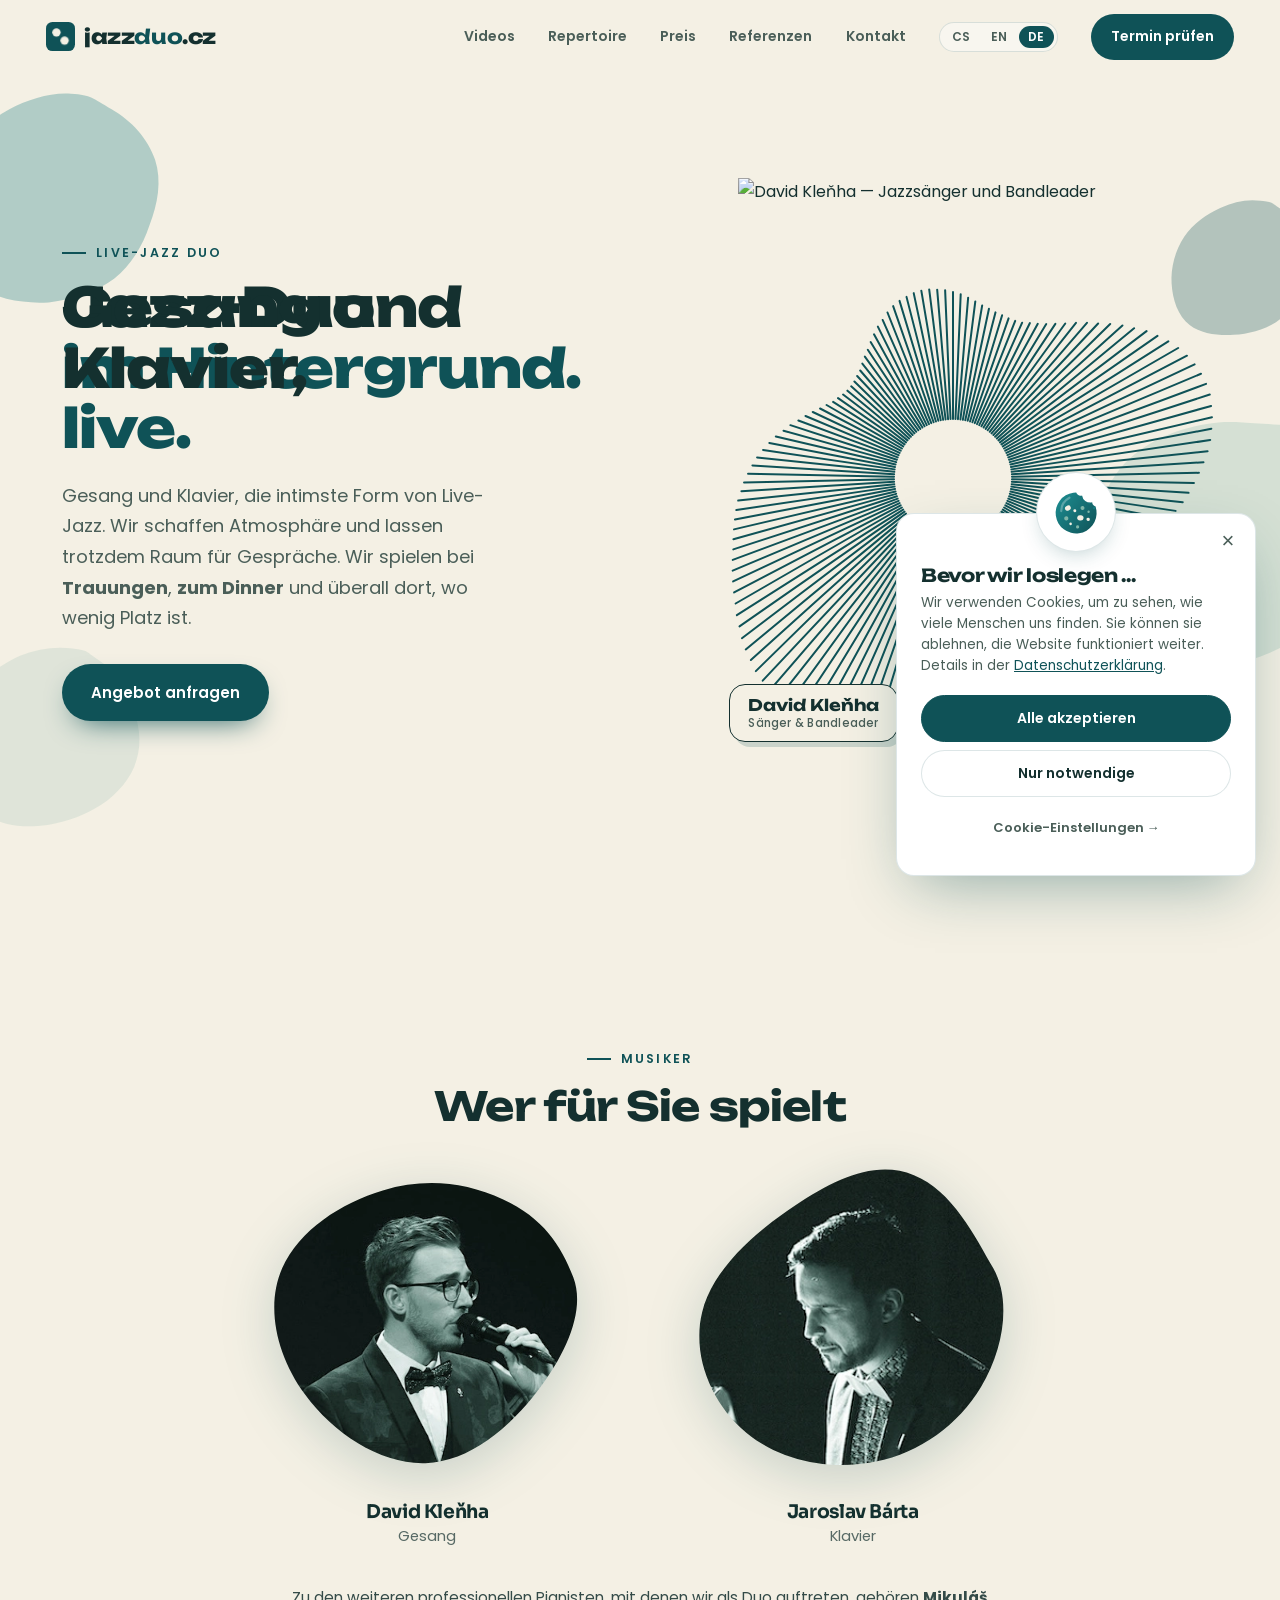
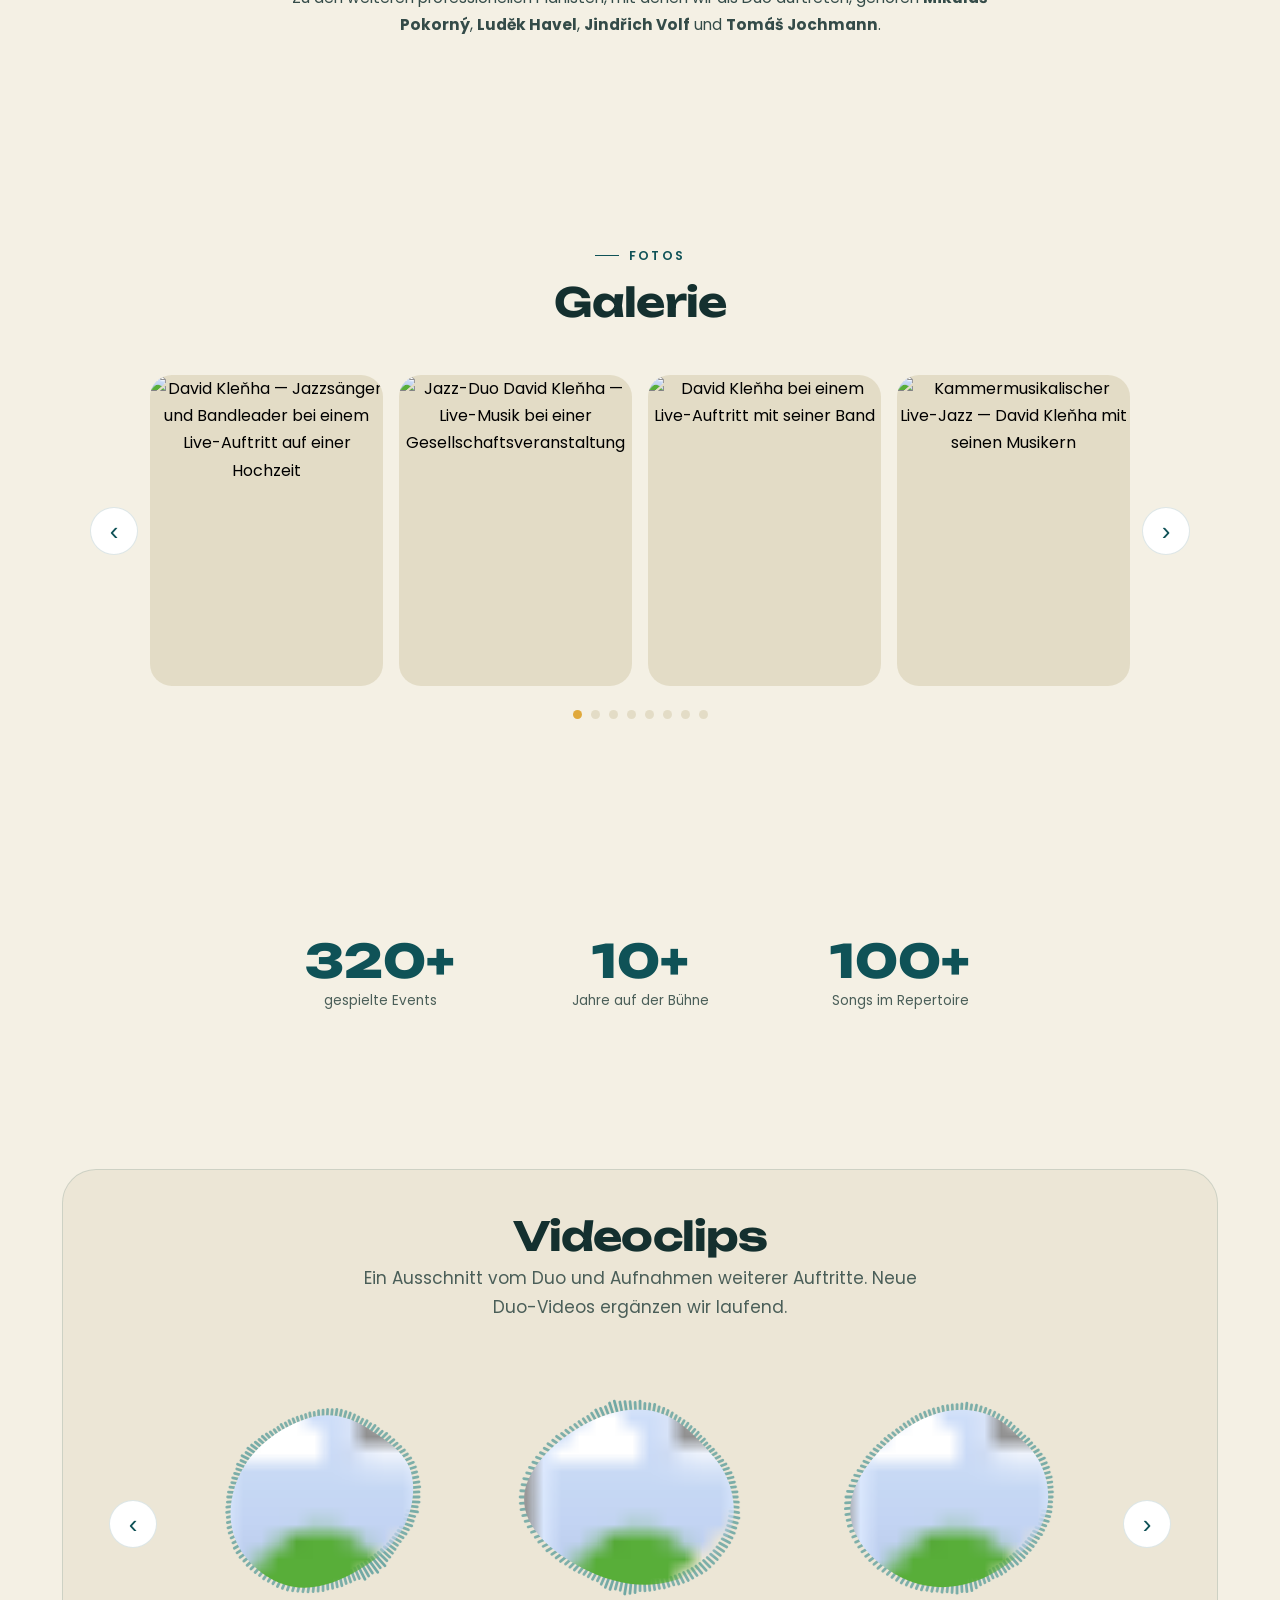
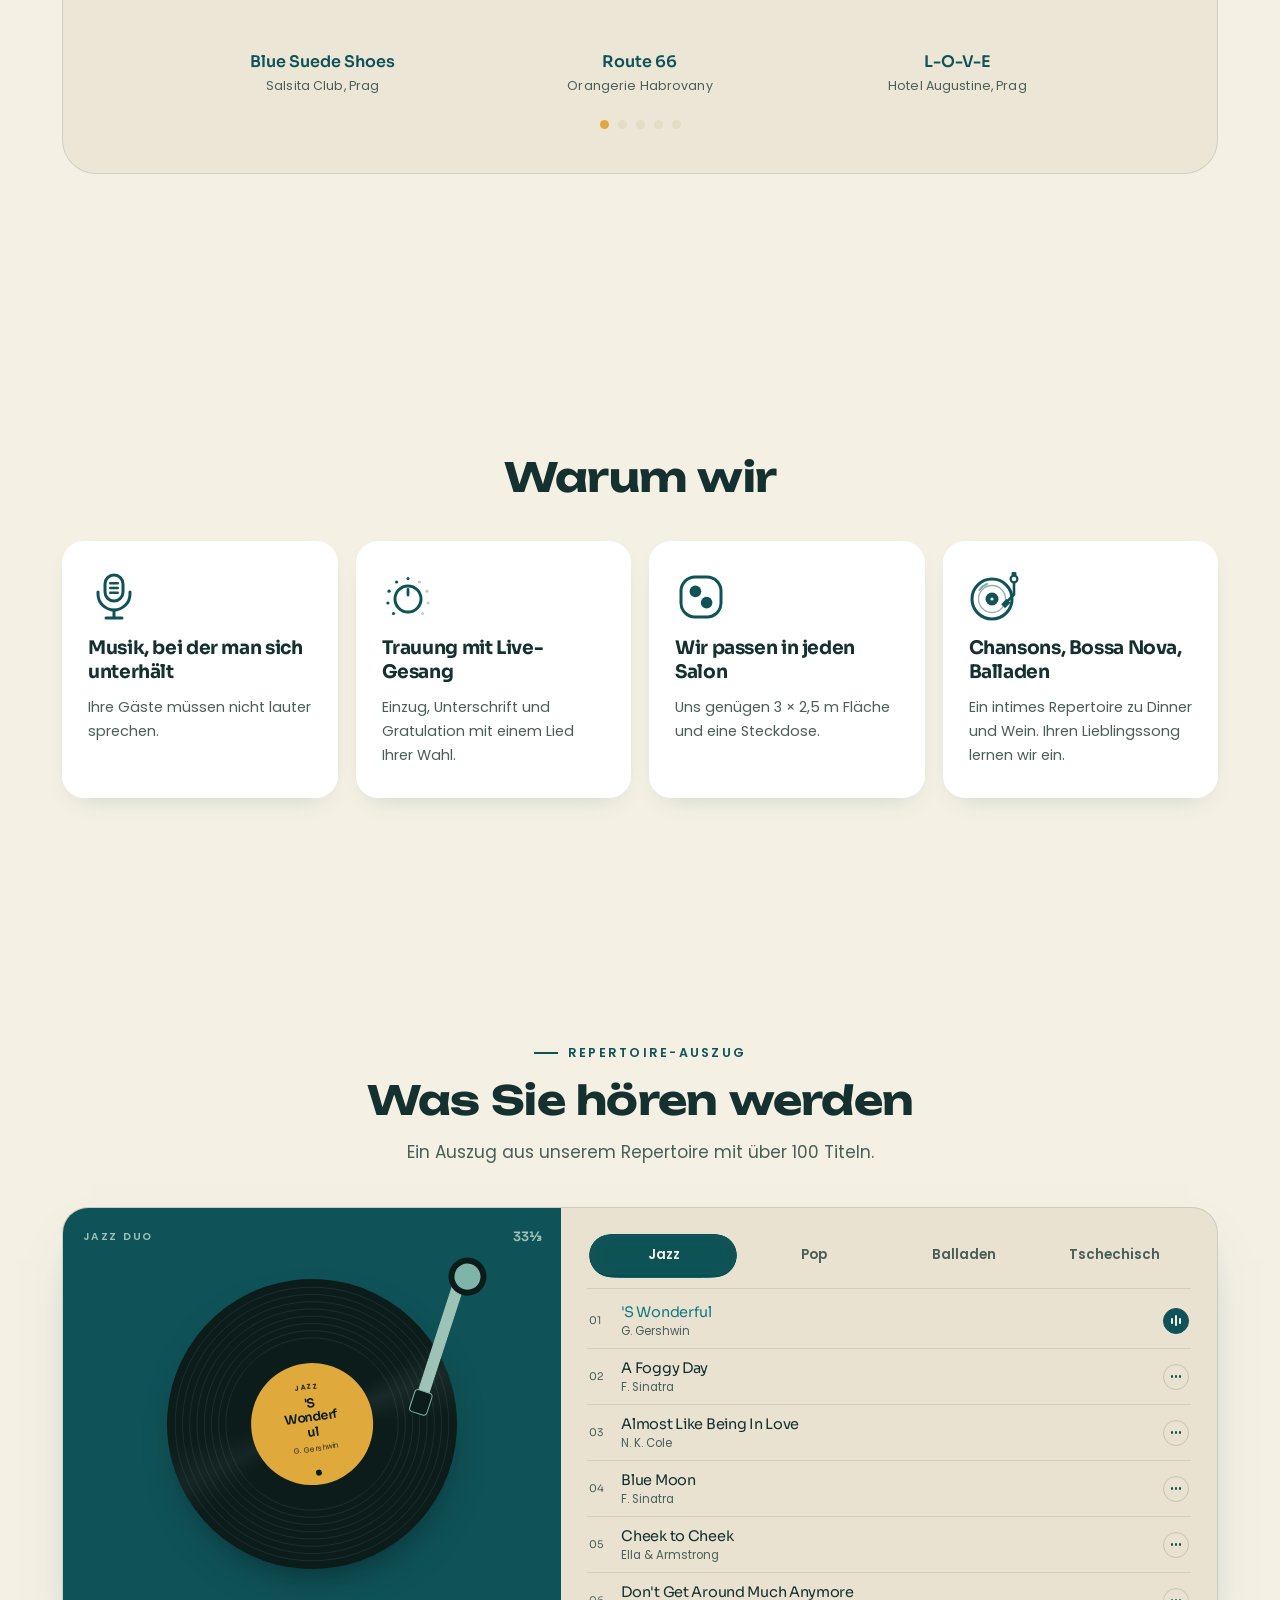
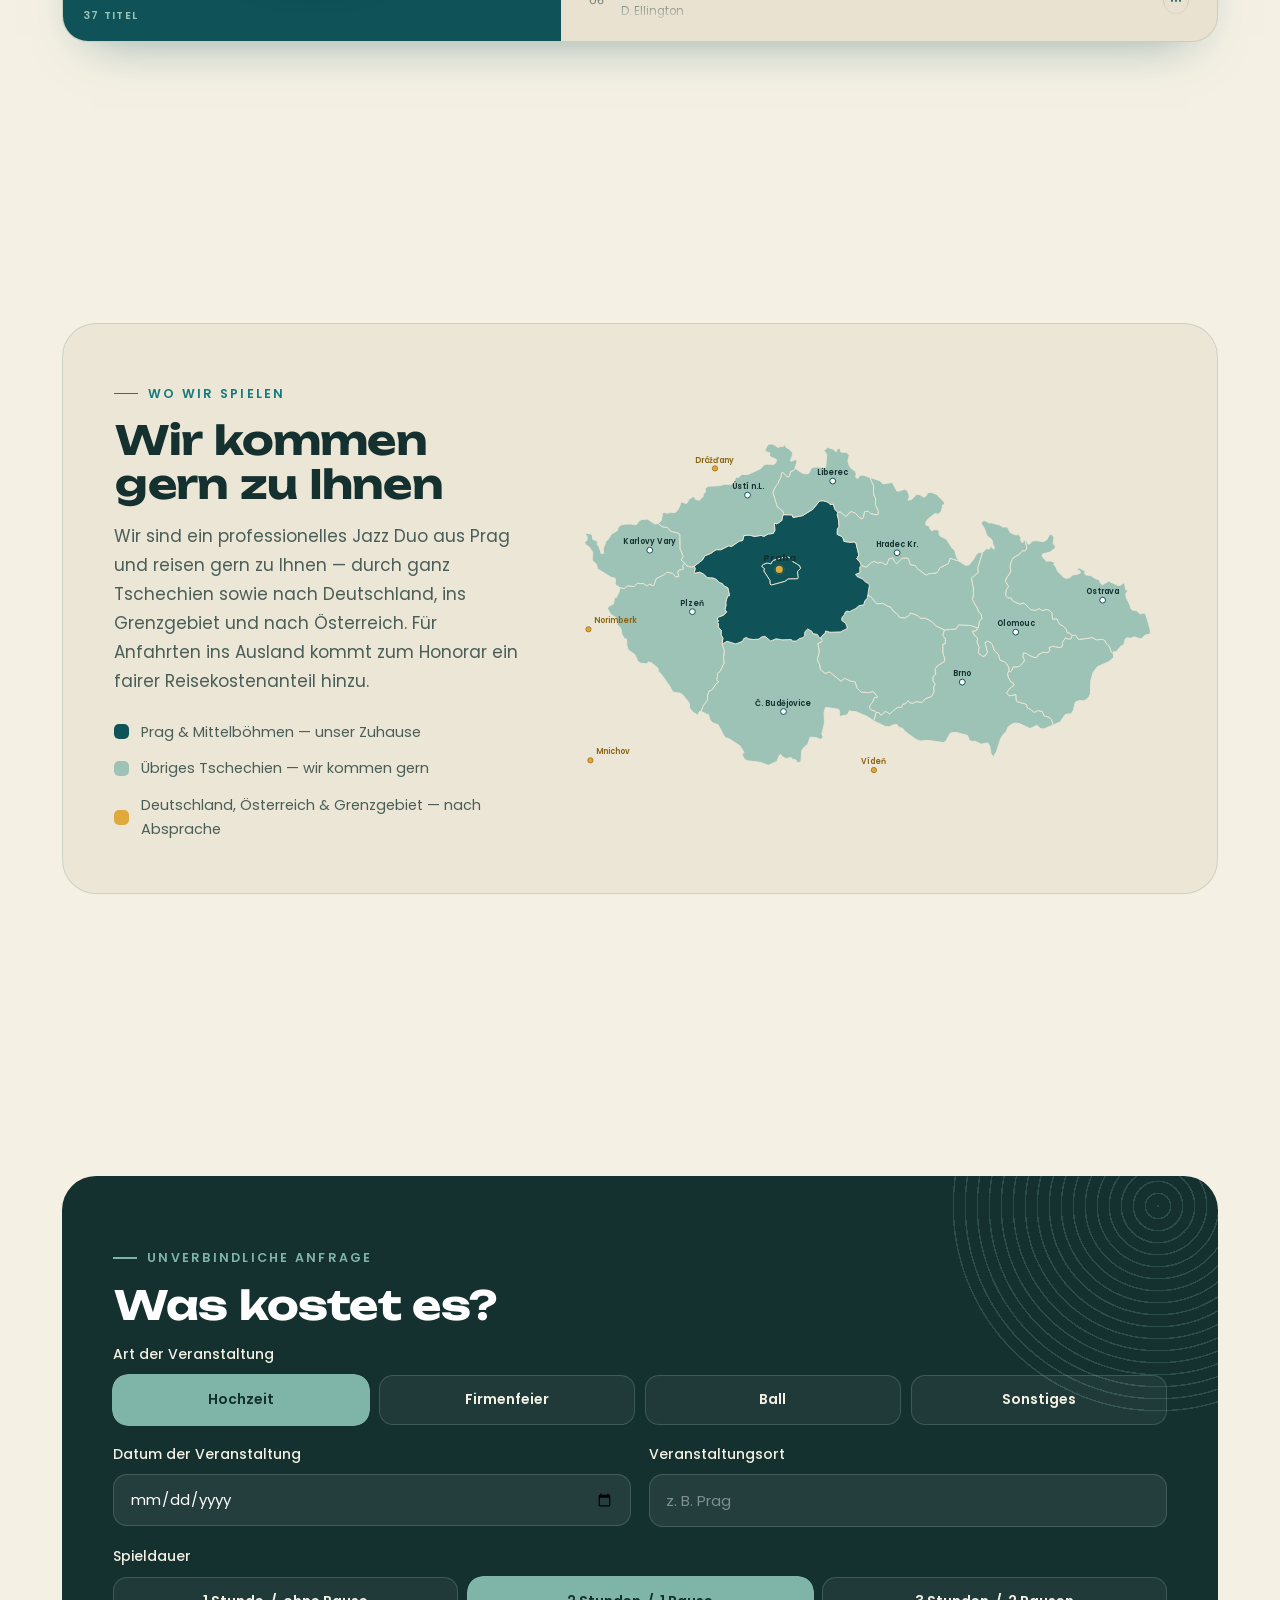
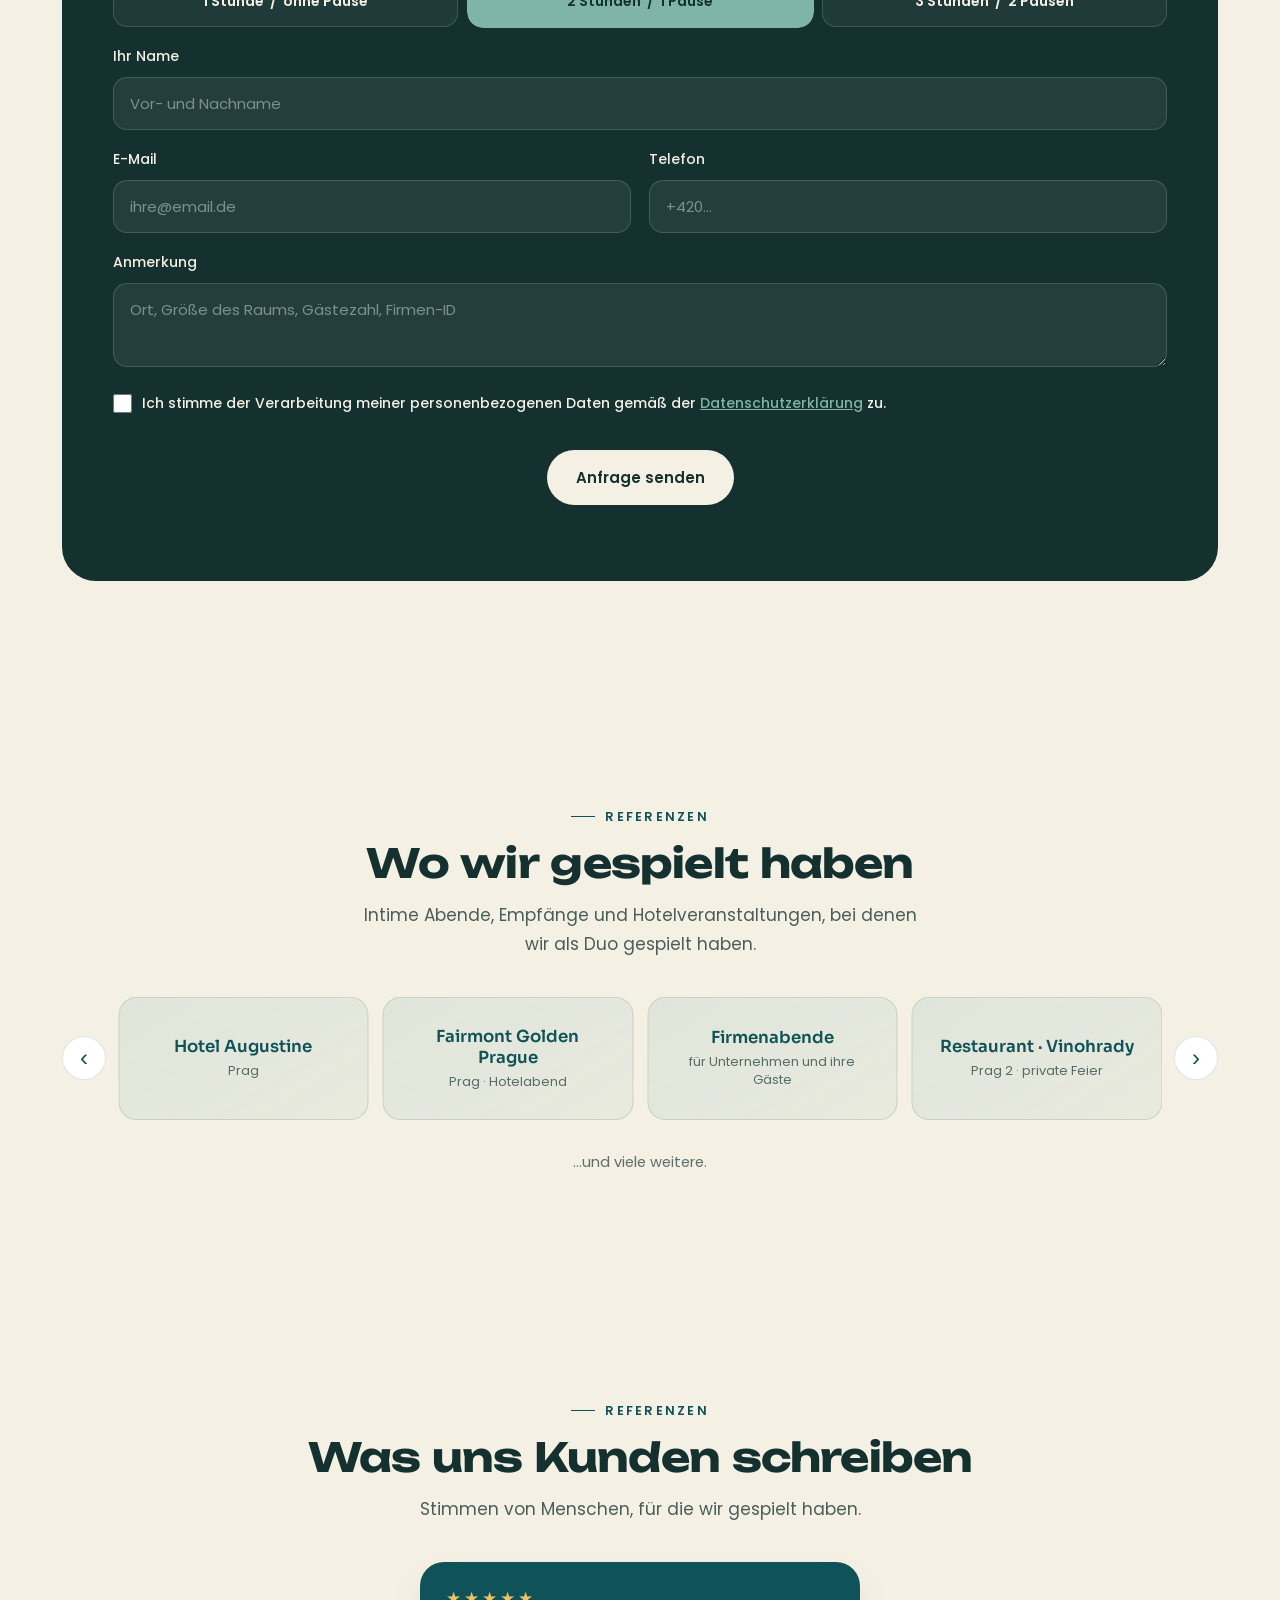
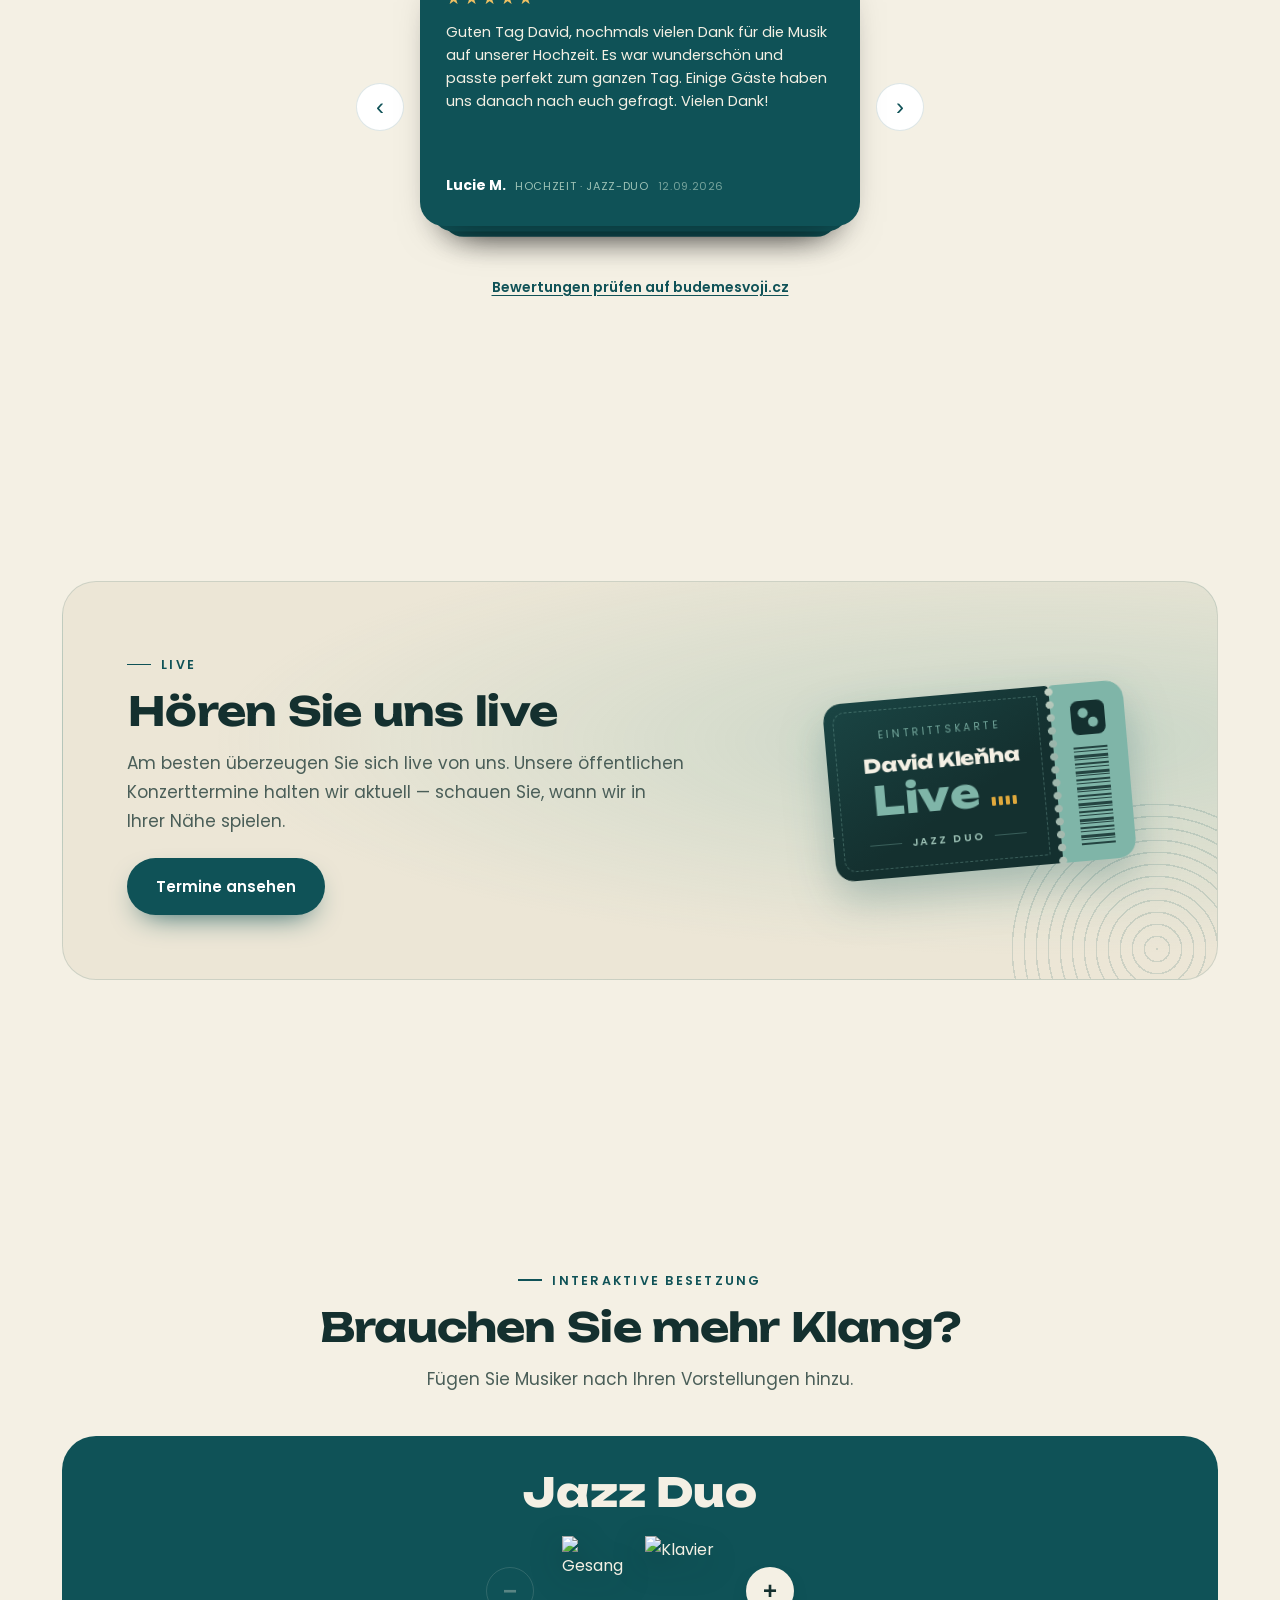
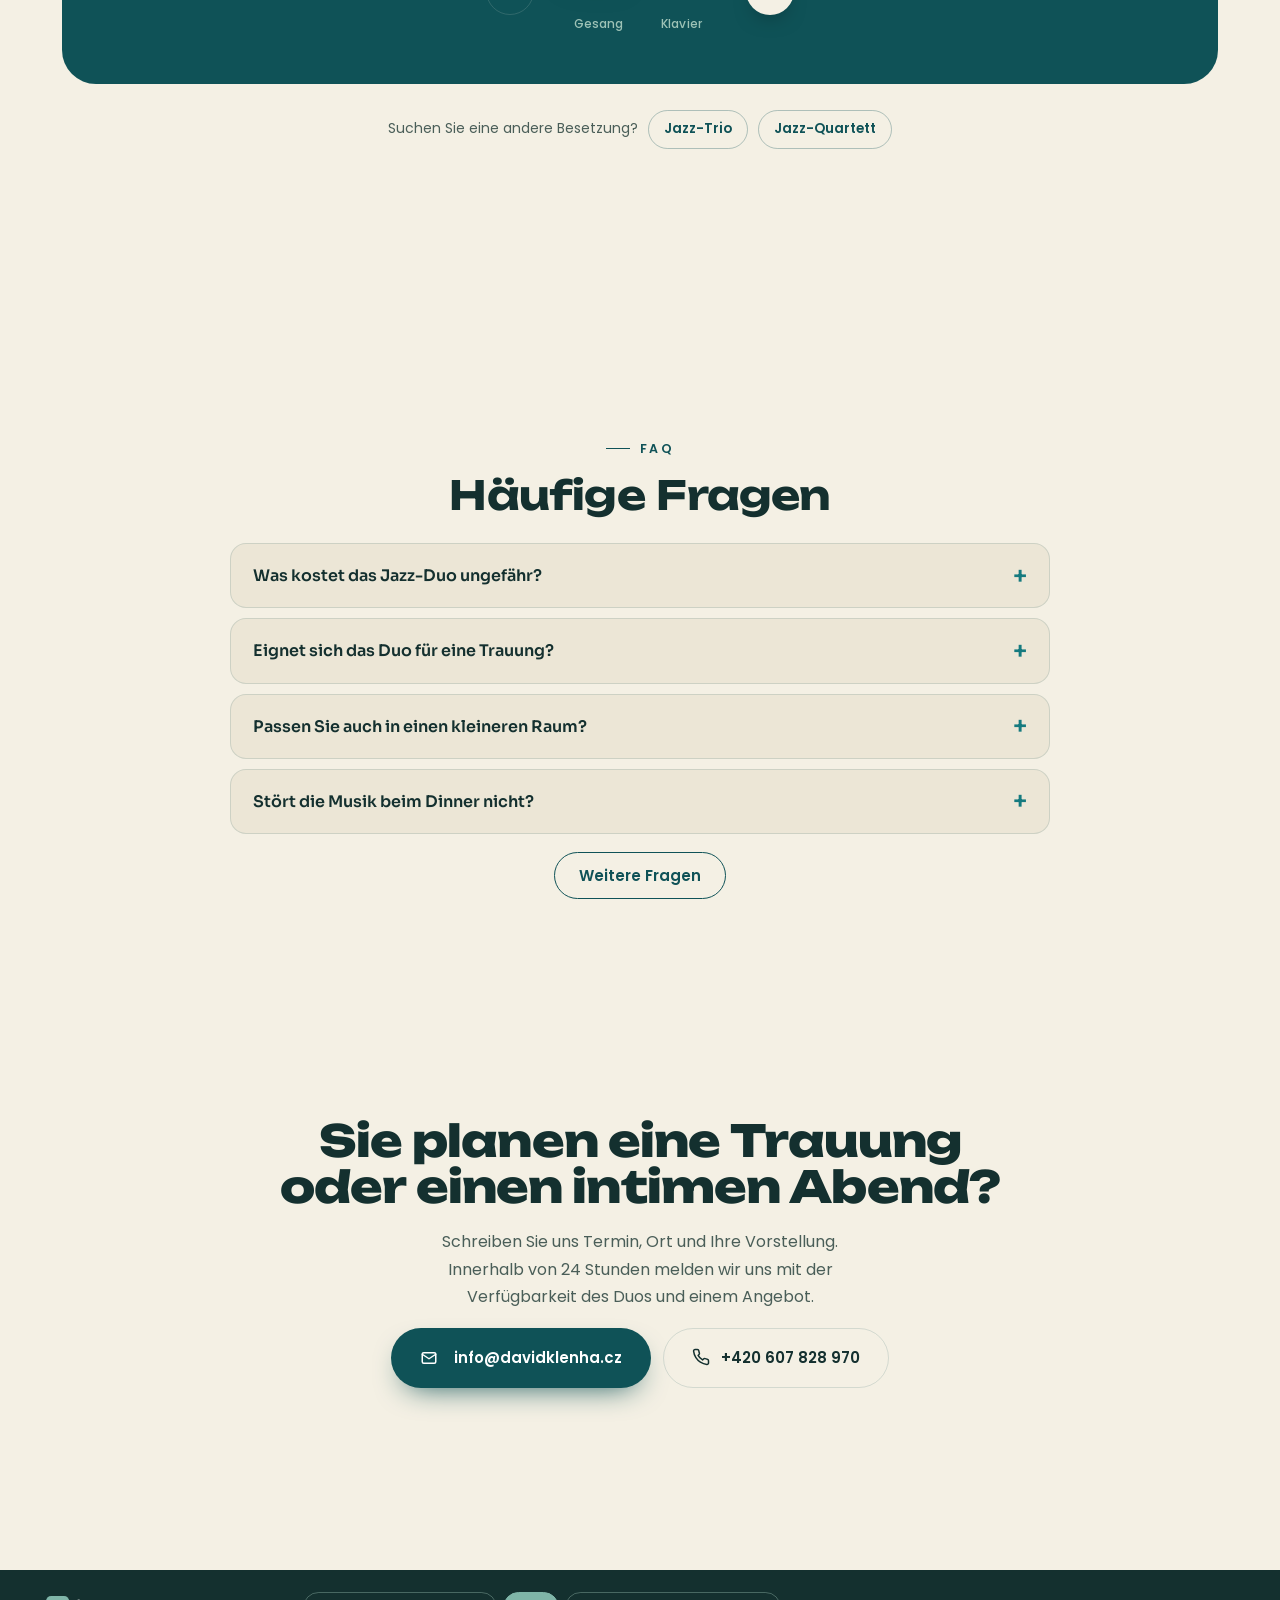
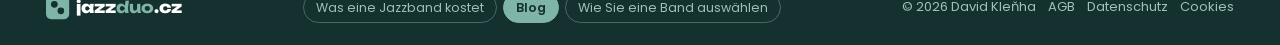
==== commit 62e031dd: "Recenze, reference a videa: aktualizace" ====
--- a/de/index.html
+++ b/de/index.html
@@ -1367,10 +1367,11 @@
         <button class="vid-arrow prev" id="vidPrev" type="button" aria-label="Vorheriges Video">‹</button>
         <div class="vid-viewport">
           <div class="vid-track" id="vidTrack"><!-- VIDEA:START – generuje se z videa.json, ručně neupravovat -->
-            <div class="vid-item" data-yt="6dR5MH3qNFE" data-vert="1"><button class="vid-blob" type="button" aria-label="Video abspielen: Route 66 – Orangerie Habrovany"><svg class="vid-eq" data-i="0" viewBox="0 0 200 200" aria-hidden="true"></svg><span class="vid-photo" data-src="https://jazzduo.cz/video/0.webp" data-cid="vidclipo0" data-i="0"></span><span class="vid-play"><svg viewBox="0 0 24 24"><path d="M8 5v14l11-7z"/></svg></span></button><div class="vid-name" lang="cs">Route 66</div><div class="vid-place">Orangerie Habrovany</div></div>
-            <div class="vid-item" data-yt="Z7Oo_03YVFE" data-vert="1"><button class="vid-blob" type="button" aria-label="Video abspielen: L-O-V-E – Hotel Augustine, Prag"><svg class="vid-eq" data-i="1" viewBox="0 0 200 200" aria-hidden="true"></svg><span class="vid-photo" data-src="https://jazzduo.cz/video/1.webp" data-cid="vidclipo1" data-i="1"></span><span class="vid-play"><svg viewBox="0 0 24 24"><path d="M8 5v14l11-7z"/></svg></span></button><div class="vid-name" lang="cs">L-O-V-E</div><div class="vid-place">Hotel Augustine, Prag</div></div>
-            <div class="vid-item" data-yt="0OWzK3Rk-cw"><button class="vid-blob" type="button" aria-label="Video abspielen: Cheek to Cheek – Festival Karlovy Vary"><svg class="vid-eq" data-i="2" viewBox="0 0 200 200" aria-hidden="true"></svg><span class="vid-photo" data-src="https://jazzduo.cz/video/5.webp" data-cid="vidclipo2" data-i="2"></span><span class="vid-play"><svg viewBox="0 0 24 24"><path d="M8 5v14l11-7z"/></svg></span></button><div class="vid-name" lang="cs">Cheek to Cheek</div><div class="vid-place">Festival Karlovy Vary</div></div>
-            <div class="vid-item" data-yt="rfCD0AcGA-A"><button class="vid-blob" type="button" aria-label="Video abspielen: Sway – Jazz Club Reduta, Prag"><svg class="vid-eq" data-i="3" viewBox="0 0 200 200" aria-hidden="true"></svg><span class="vid-photo" data-src="https://jazzduo.cz/video/7.webp" data-cid="vidclipo3" data-i="3"></span><span class="vid-play"><svg viewBox="0 0 24 24"><path d="M8 5v14l11-7z"/></svg></span></button><div class="vid-name" lang="cs">Sway</div><div class="vid-place">Jazz Club Reduta, Prag</div></div>
+            <div class="vid-item" data-yt="9Fh07PPHEYw" data-vert="1"><button class="vid-blob" type="button" aria-label="Video abspielen: Blue Suede Shoes – Salsita Club, Prag"><svg class="vid-eq" data-i="0" viewBox="0 0 200 200" aria-hidden="true"></svg><span class="vid-photo" data-src="https://i.ytimg.com/vi/9Fh07PPHEYw/oardefault.jpg" data-cid="vidclipo0" data-i="0"></span><span class="vid-play"><svg viewBox="0 0 24 24"><path d="M8 5v14l11-7z"/></svg></span></button><div class="vid-name" lang="cs">Blue Suede Shoes</div><div class="vid-place">Salsita Club, Prag</div></div>
+            <div class="vid-item" data-yt="6dR5MH3qNFE" data-vert="1"><button class="vid-blob" type="button" aria-label="Video abspielen: Route 66 – Orangerie Habrovany"><svg class="vid-eq" data-i="1" viewBox="0 0 200 200" aria-hidden="true"></svg><span class="vid-photo" data-src="https://jazzduo.cz/video/0.webp" data-cid="vidclipo1" data-i="1"></span><span class="vid-play"><svg viewBox="0 0 24 24"><path d="M8 5v14l11-7z"/></svg></span></button><div class="vid-name" lang="cs">Route 66</div><div class="vid-place">Orangerie Habrovany</div></div>
+            <div class="vid-item" data-yt="Z7Oo_03YVFE" data-vert="1"><button class="vid-blob" type="button" aria-label="Video abspielen: L-O-V-E – Hotel Augustine, Prag"><svg class="vid-eq" data-i="2" viewBox="0 0 200 200" aria-hidden="true"></svg><span class="vid-photo" data-src="https://jazzduo.cz/video/1.webp" data-cid="vidclipo2" data-i="2"></span><span class="vid-play"><svg viewBox="0 0 24 24"><path d="M8 5v14l11-7z"/></svg></span></button><div class="vid-name" lang="cs">L-O-V-E</div><div class="vid-place">Hotel Augustine, Prag</div></div>
+            <div class="vid-item" data-yt="0OWzK3Rk-cw"><button class="vid-blob" type="button" aria-label="Video abspielen: Cheek to Cheek – Festival Karlovy Vary"><svg class="vid-eq" data-i="3" viewBox="0 0 200 200" aria-hidden="true"></svg><span class="vid-photo" data-src="https://jazzduo.cz/video/5.webp" data-cid="vidclipo3" data-i="3"></span><span class="vid-play"><svg viewBox="0 0 24 24"><path d="M8 5v14l11-7z"/></svg></span></button><div class="vid-name" lang="cs">Cheek to Cheek</div><div class="vid-place">Festival Karlovy Vary</div></div>
+            <div class="vid-item" data-yt="rfCD0AcGA-A"><button class="vid-blob" type="button" aria-label="Video abspielen: Sway – Jazz Club Reduta, Prag"><svg class="vid-eq" data-i="4" viewBox="0 0 200 200" aria-hidden="true"></svg><span class="vid-photo" data-src="https://jazzduo.cz/video/7.webp" data-cid="vidclipo4" data-i="4"></span><span class="vid-play"><svg viewBox="0 0 24 24"><path d="M8 5v14l11-7z"/></svg></span></button><div class="vid-name" lang="cs">Sway</div><div class="vid-place">Jazz Club Reduta, Prag</div></div>
             <!-- VIDEA:END --></div>
         </div>
         <button class="vid-arrow next" id="vidNext" type="button" aria-label="Nächstes Video">›</button>
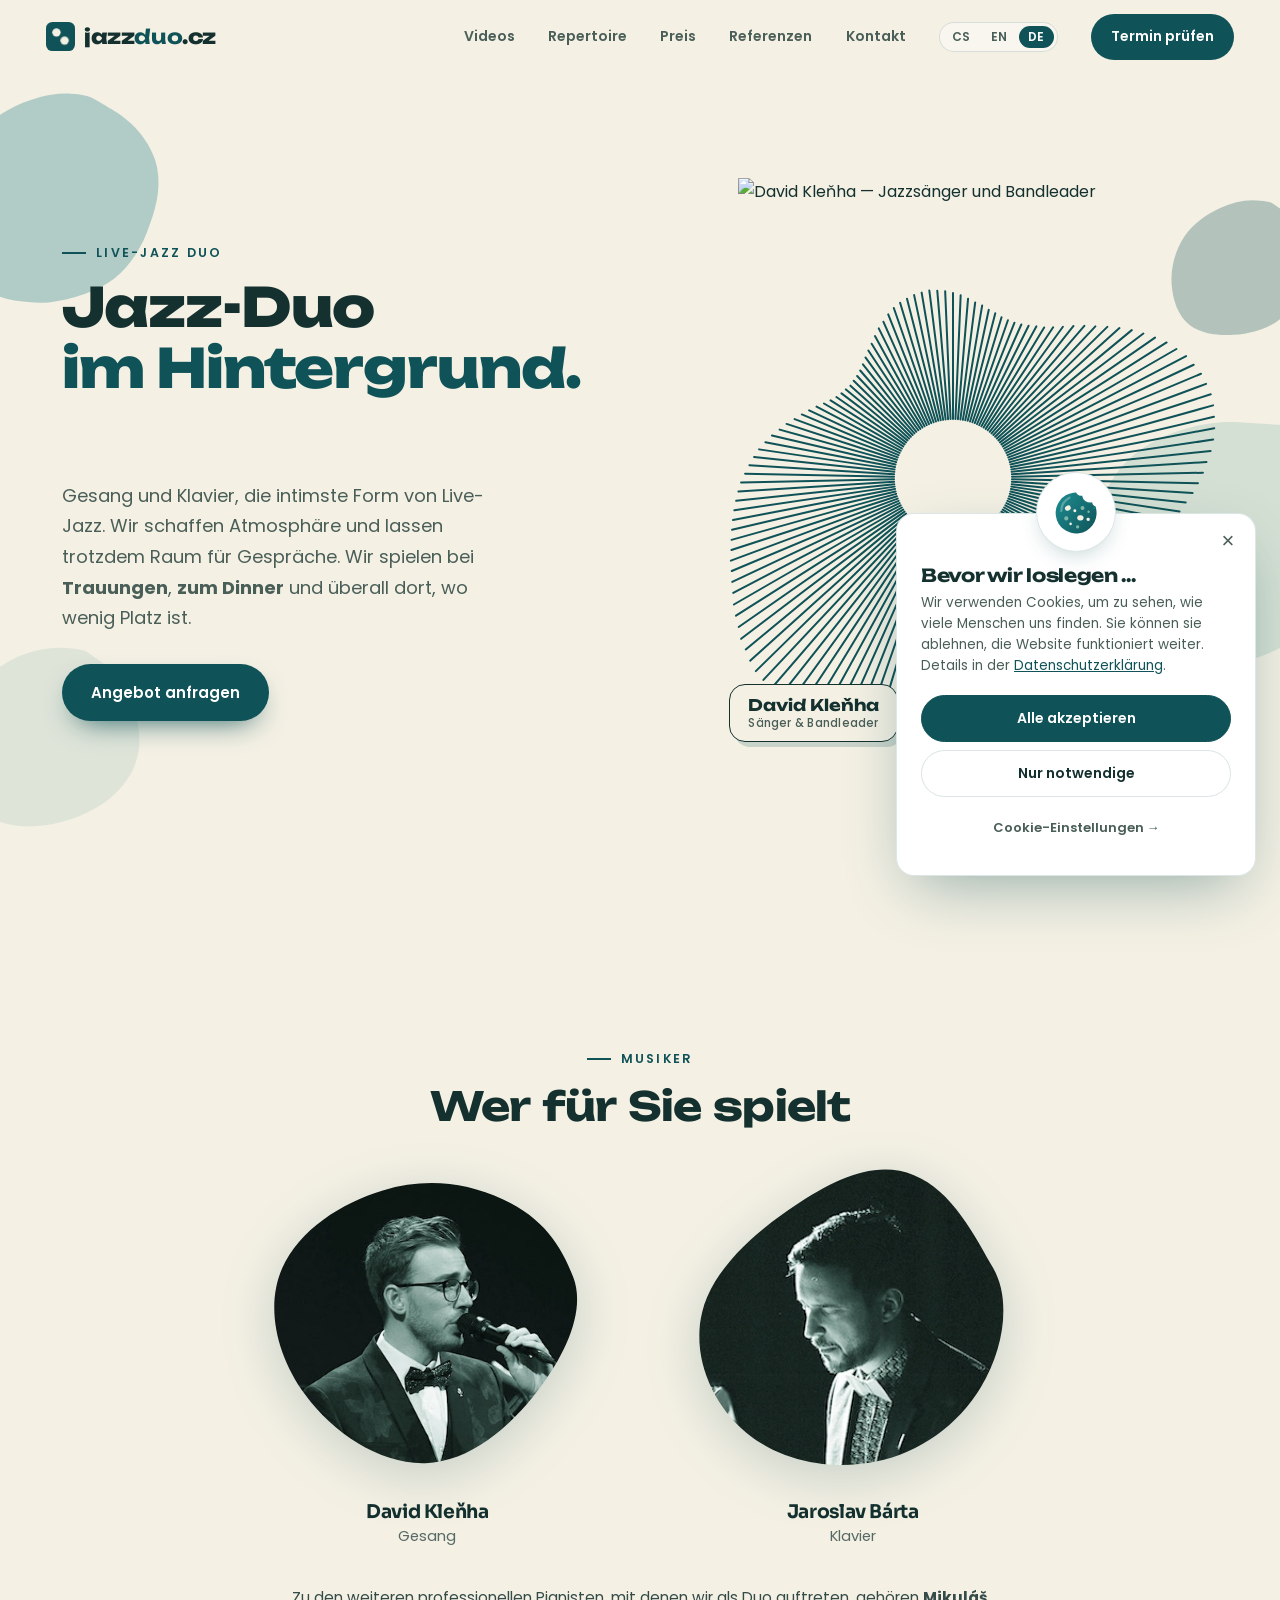
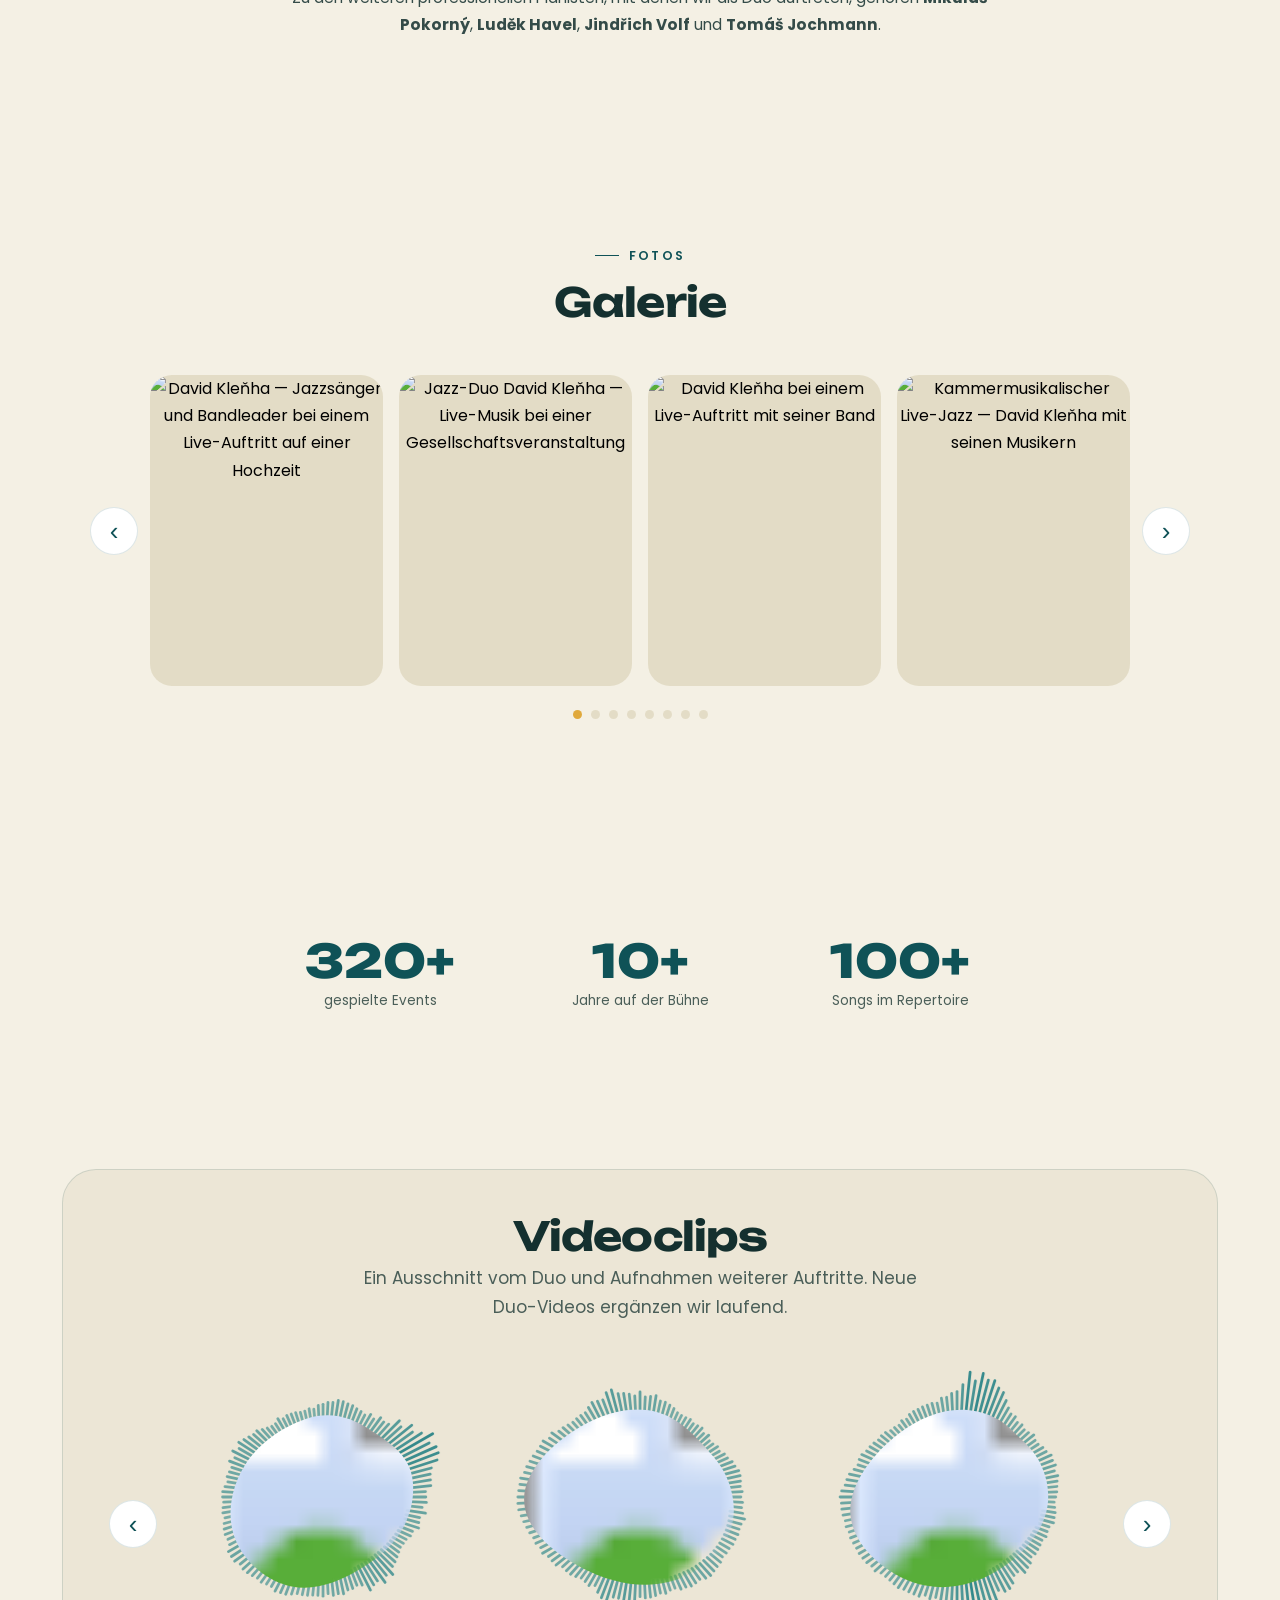
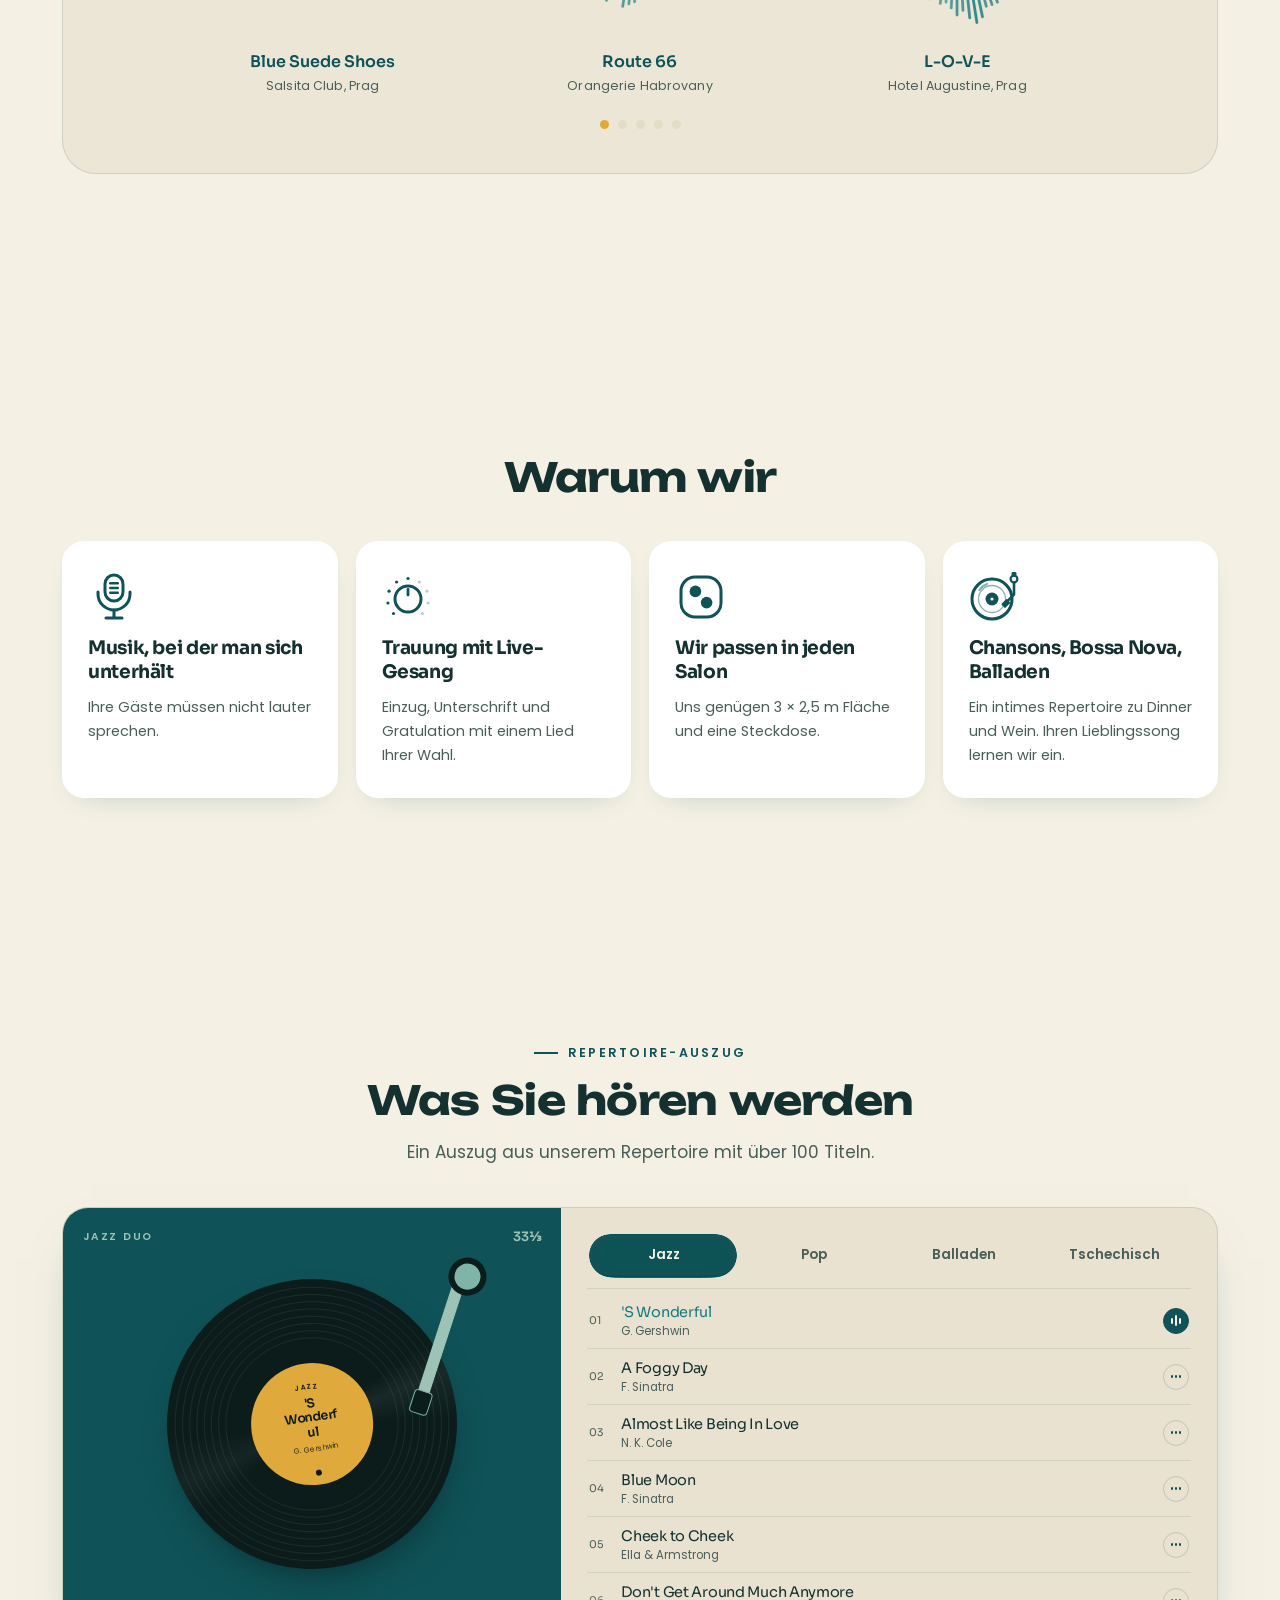
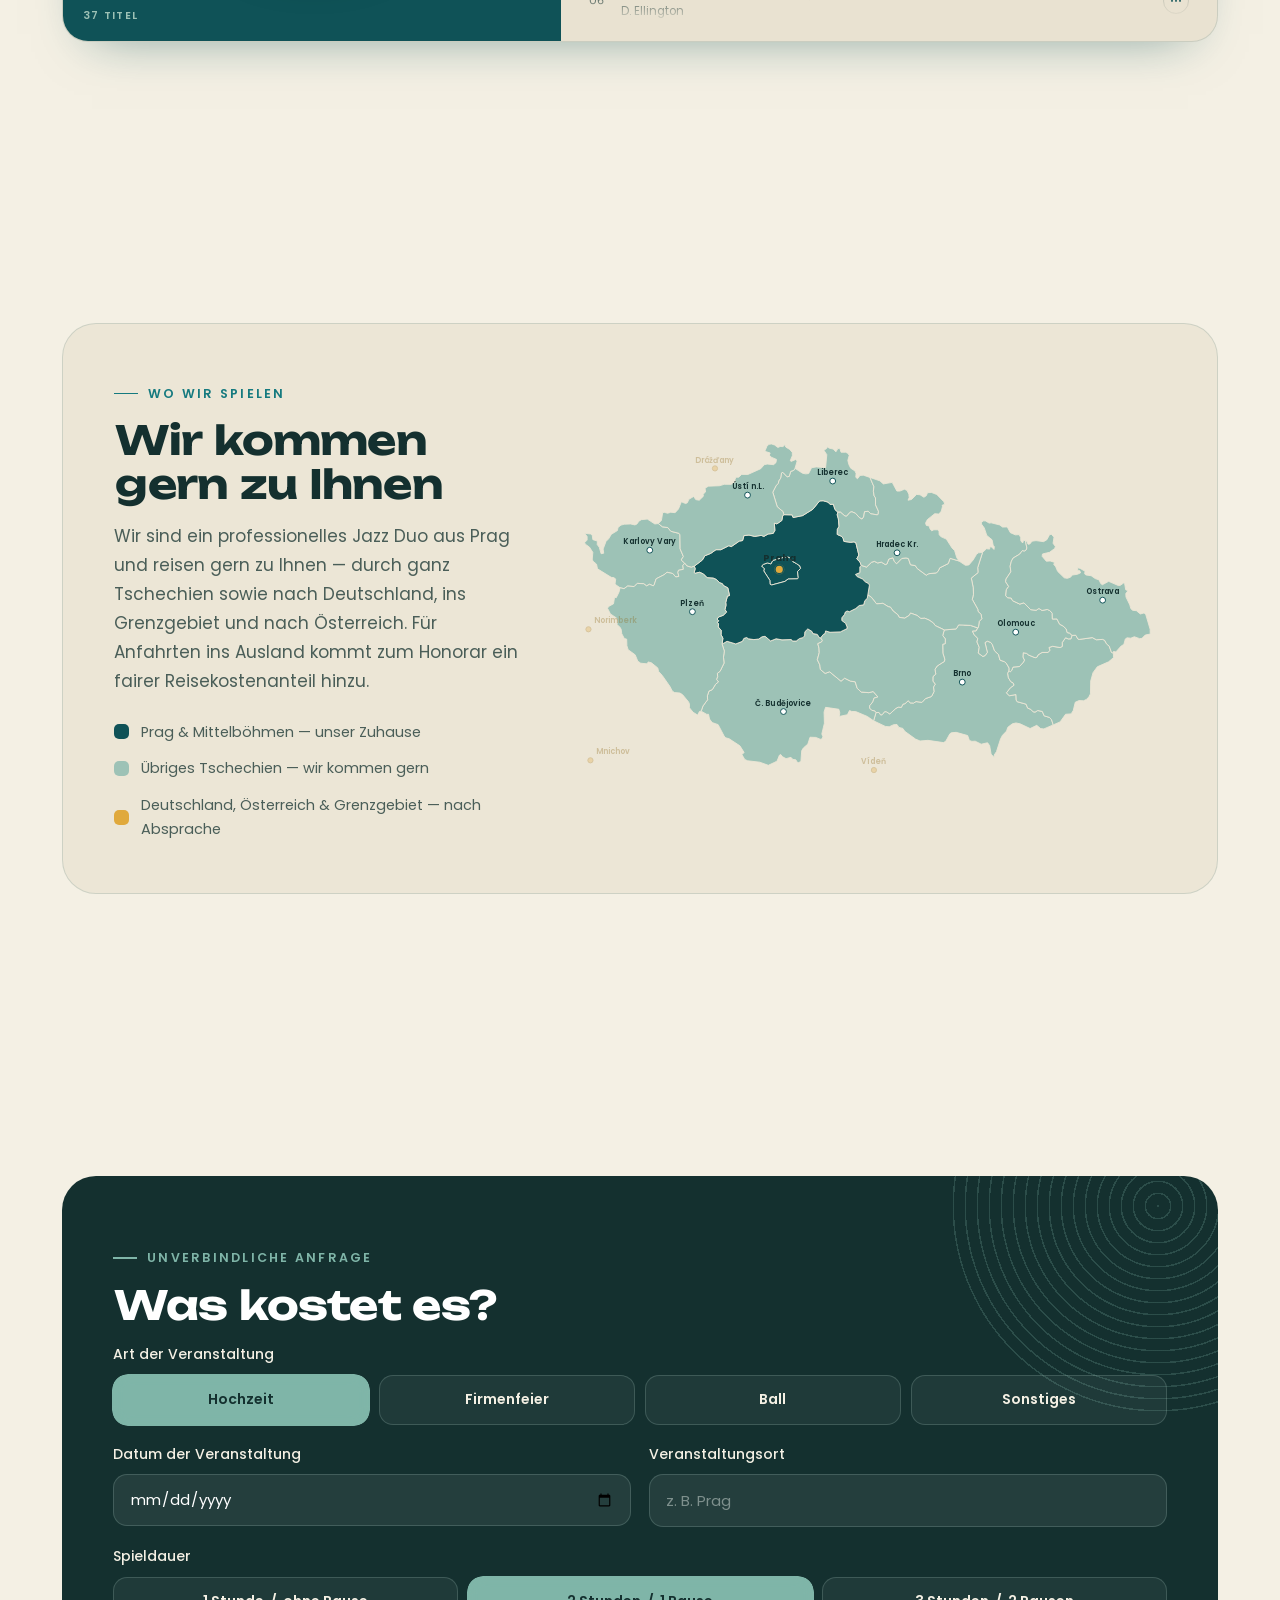
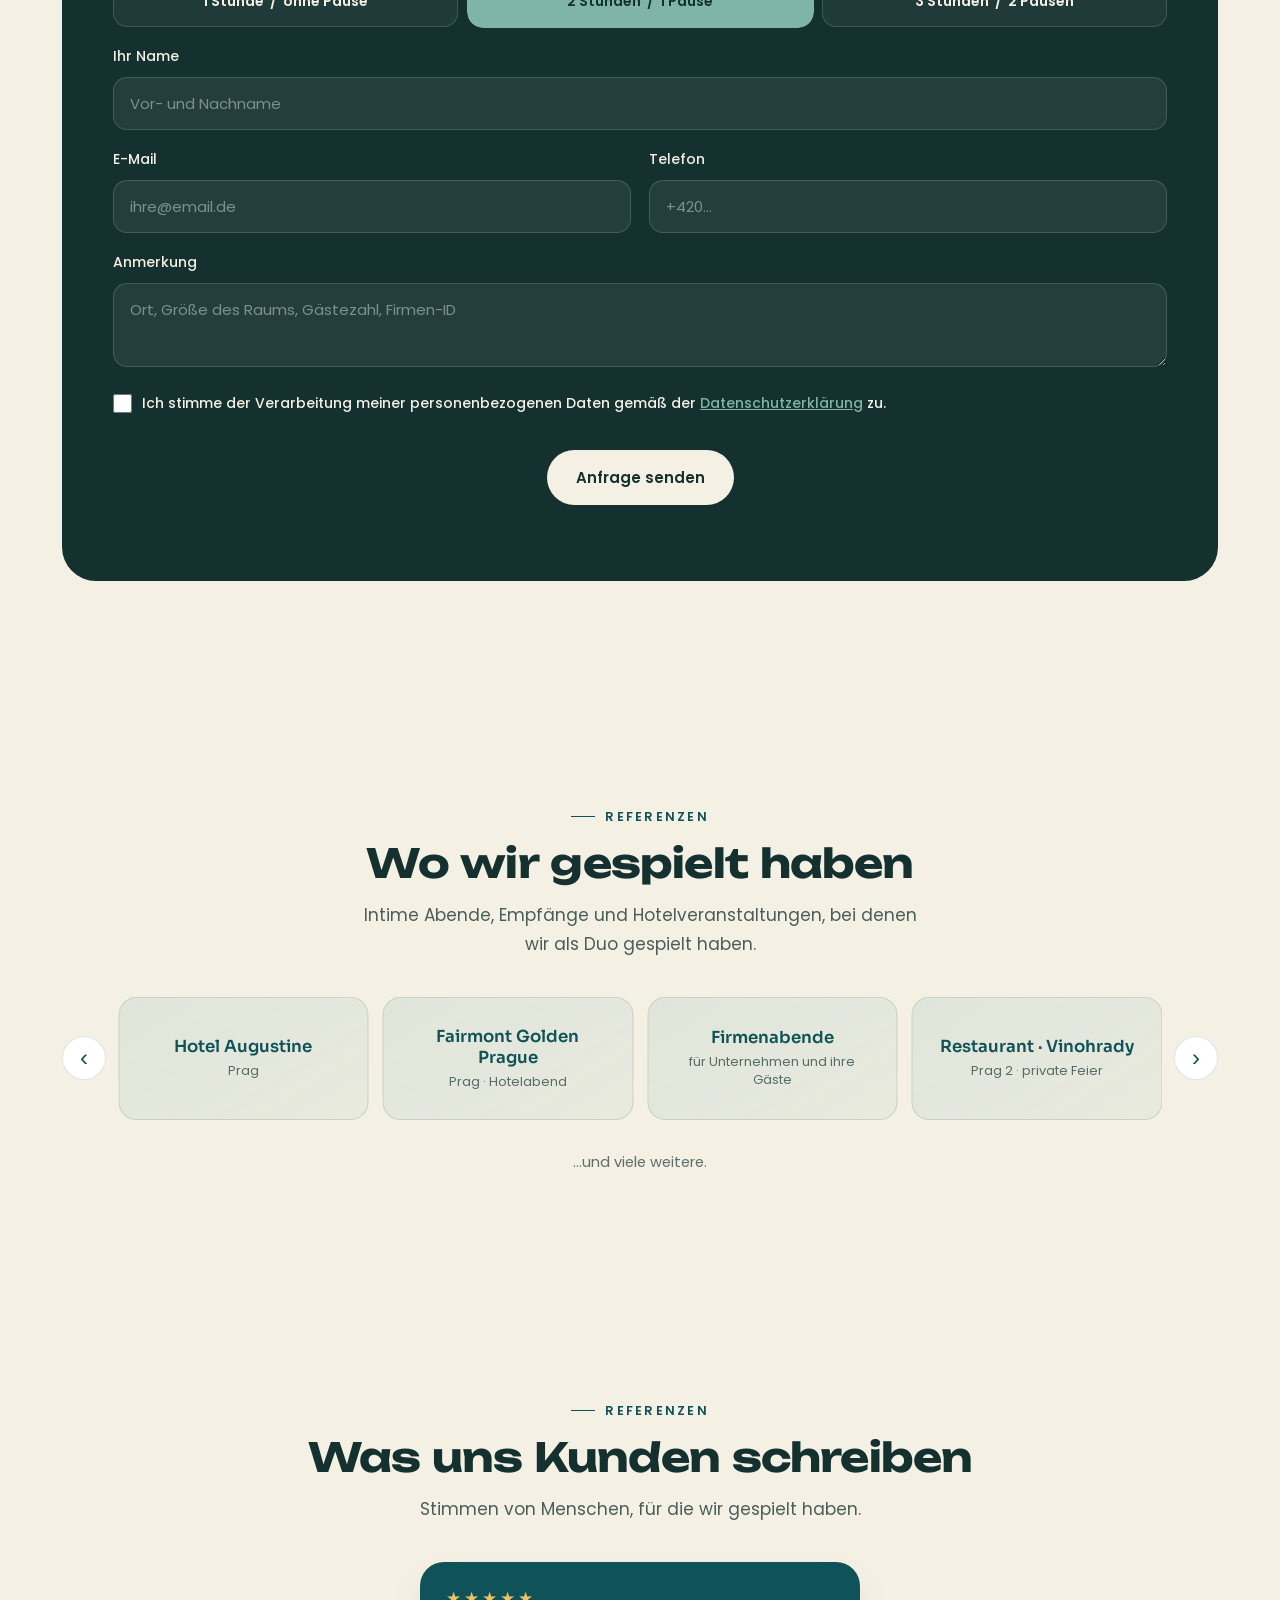
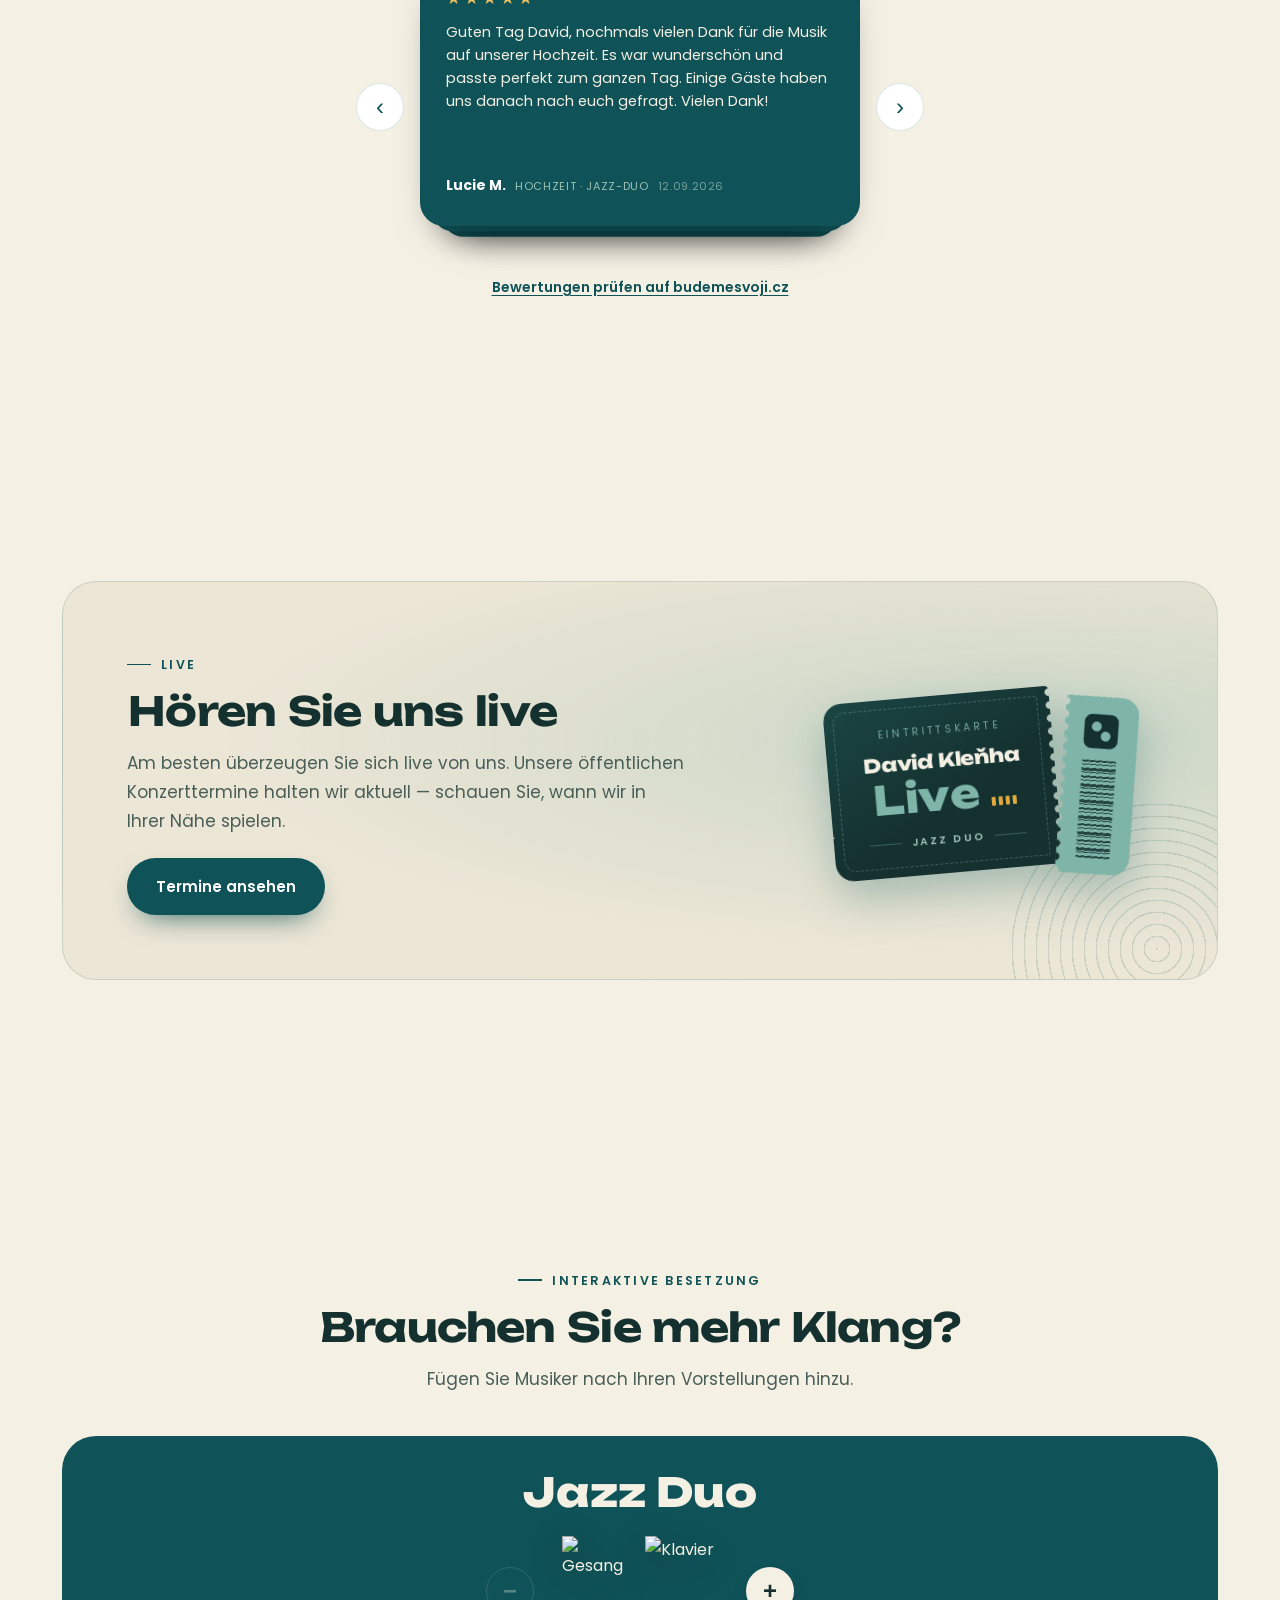
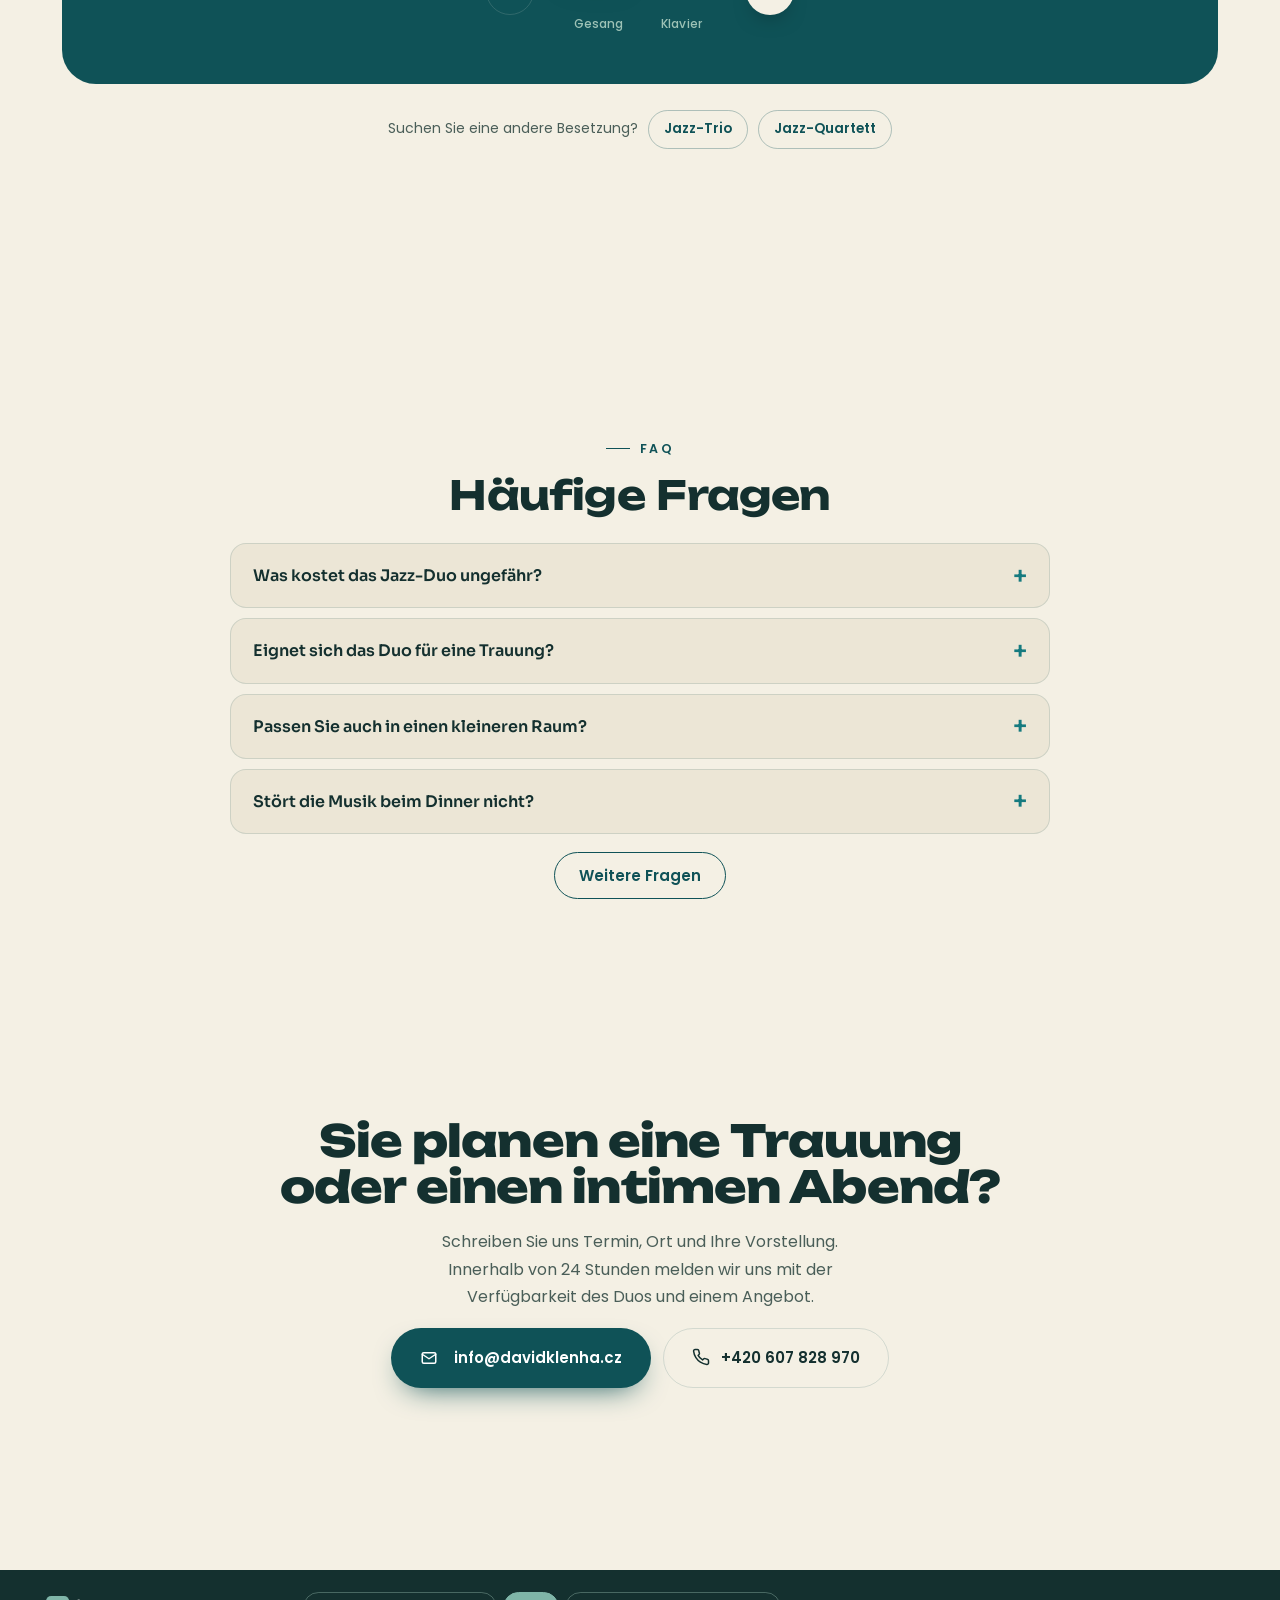
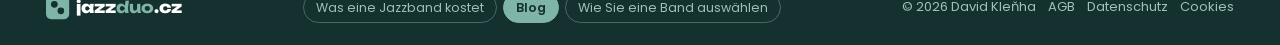
==== commit d021b1c2: "Add files via upload" ====
--- a/de/index.html
+++ b/de/index.html
@@ -1820,7 +1820,7 @@
         <div class="faq-more" id="faqMore" hidden>
         <details class="faq-item" name="faq"><summary>Bringen Sie eigene Tontechnik mit?</summary><div class="faq-a">Ja, wir bringen eigene professionelle BOSE-Tontechnik für Veranstaltungen bis 80–100 Gäste mit. Für größere Säle und große Open-Air-Events stellt der Veranstalter einen Tontechniker. Mehr dazu im Artikel <a href="https://jazztrio.cz/de/blog/wie-viele-musiker-pro-gaeste.html" rel="noopener" style="color:#0f5257;text-decoration:underline;text-underline-offset:3px;text-decoration-thickness:1px">wie viele Musiker pro Gäste</a>.</div></details>
         <details class="faq-item" name="faq"><summary>Wie weit reisen Sie?</summary><div class="faq-a">Wir sind in Prag zu Hause und spielen in ganz Tschechien. Auftritte in Prag und Umgebung organisieren wir kurzfristig, weitere Entfernungen sowie Auftritte in Deutschland und Österreich nach Absprache.</div></details>
-        <details class="faq-item" name="faq"><summary>Wann lieber Trio oder Quartett statt Duo?</summary><div class="faq-a">Wenn Sie einen volleren Klang oder eine Band für den ganzen Tag von der Trauung bis zum Abendprogramm wünschen, empfehlen wir das <a href="https://jazztrio.cz/de/" rel="noopener" style="color:#0f5257;text-decoration:underline;text-underline-offset:3px;text-decoration-thickness:1px">Jazz-Trio</a> mit Kontrabass. Wird getanzt, ist das <a href="https://jazzquartet.cz/de/" rel="noopener" style="color:#0f5257;text-decoration:underline;text-underline-offset:3px;text-decoration-thickness:1px">Jazz-Quartett</a> die richtige Wahl.</div></details>
+        <details class="faq-item" name="faq"><summary>Wann lieber Trio oder Quartett statt Duo?</summary><div class="faq-a">Wenn Sie einen volleren Klang wünschen, empfehlen wir das <a href="https://jazztrio.cz/de/" rel="noopener" style="color:#0f5257;text-decoration:underline;text-underline-offset:3px;text-decoration-thickness:1px">Jazz-Trio</a> mit Kontrabass. Zur Trauung können wir zu zweit kommen, danach spielt das Trio den anschließenden Block am Stück, höchstens 3 Stunden. Wird getanzt, ist das <a href="https://jazzquartet.cz/de/" rel="noopener" style="color:#0f5257;text-decoration:underline;text-underline-offset:3px;text-decoration-thickness:1px">Jazz-Quartett</a> die richtige Wahl.</div></details>
         </div>
         <button type="button" class="faq-toggle" id="faqToggle" aria-expanded="false" aria-controls="faqMore" data-more="Weitere Fragen" data-less="Weniger Fragen anzeigen">Weitere Fragen</button>
     </div>
@@ -2862,7 +2862,7 @@
       "name": "Wann lieber Trio oder Quartett statt Duo?",
       "acceptedAnswer": {
         "@type": "Answer",
-        "text": "Wenn Sie einen volleren Klang oder eine Band für den ganzen Tag von der Trauung bis zum Abendprogramm wünschen, empfehlen wir das Jazz-Trio mit Kontrabass. Wird getanzt, ist das Jazz-Quartett die richtige Wahl."
+        "text": "Wenn Sie einen volleren Klang wünschen, empfehlen wir das Jazz-Trio mit Kontrabass. Zur Trauung können wir zu zweit kommen, danach spielt das Trio den anschließenden Block am Stück, höchstens 3 Stunden. Wird getanzt, ist das Jazz-Quartett die richtige Wahl."
       }
     }
   ]
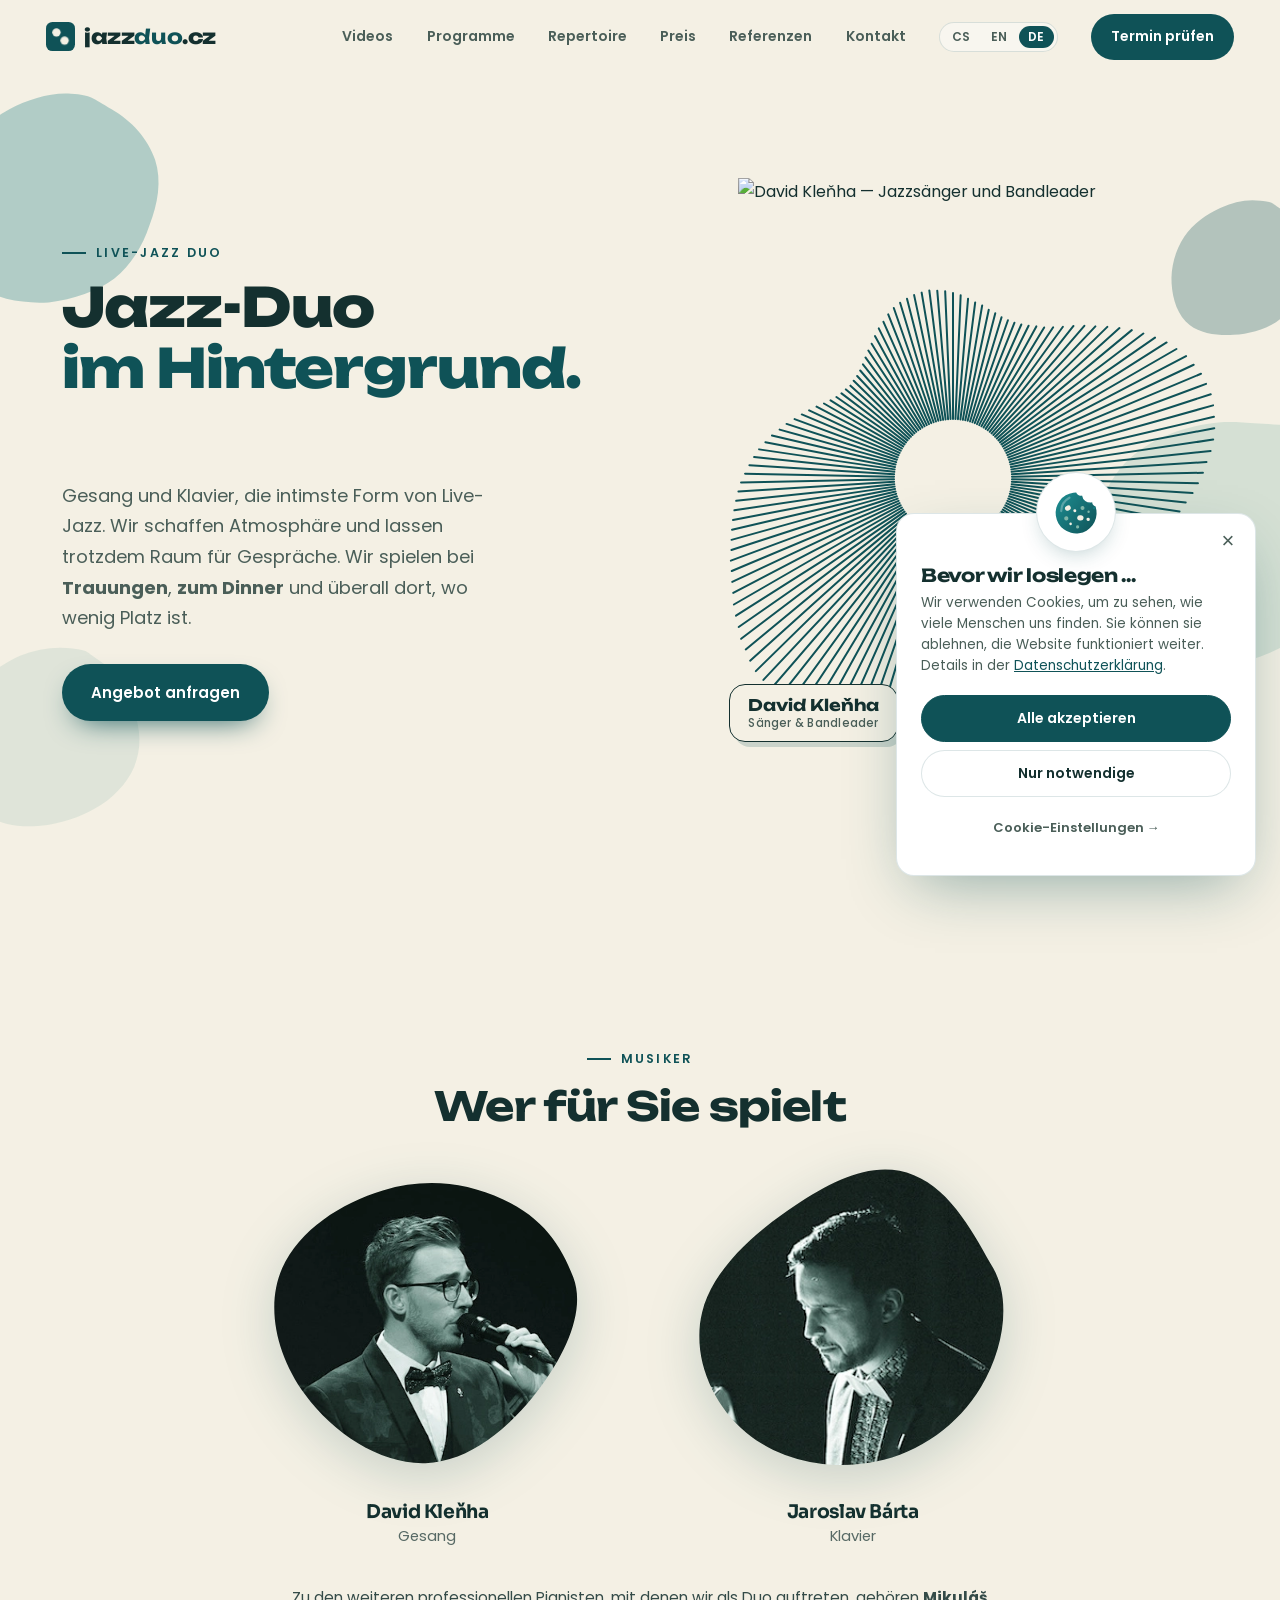
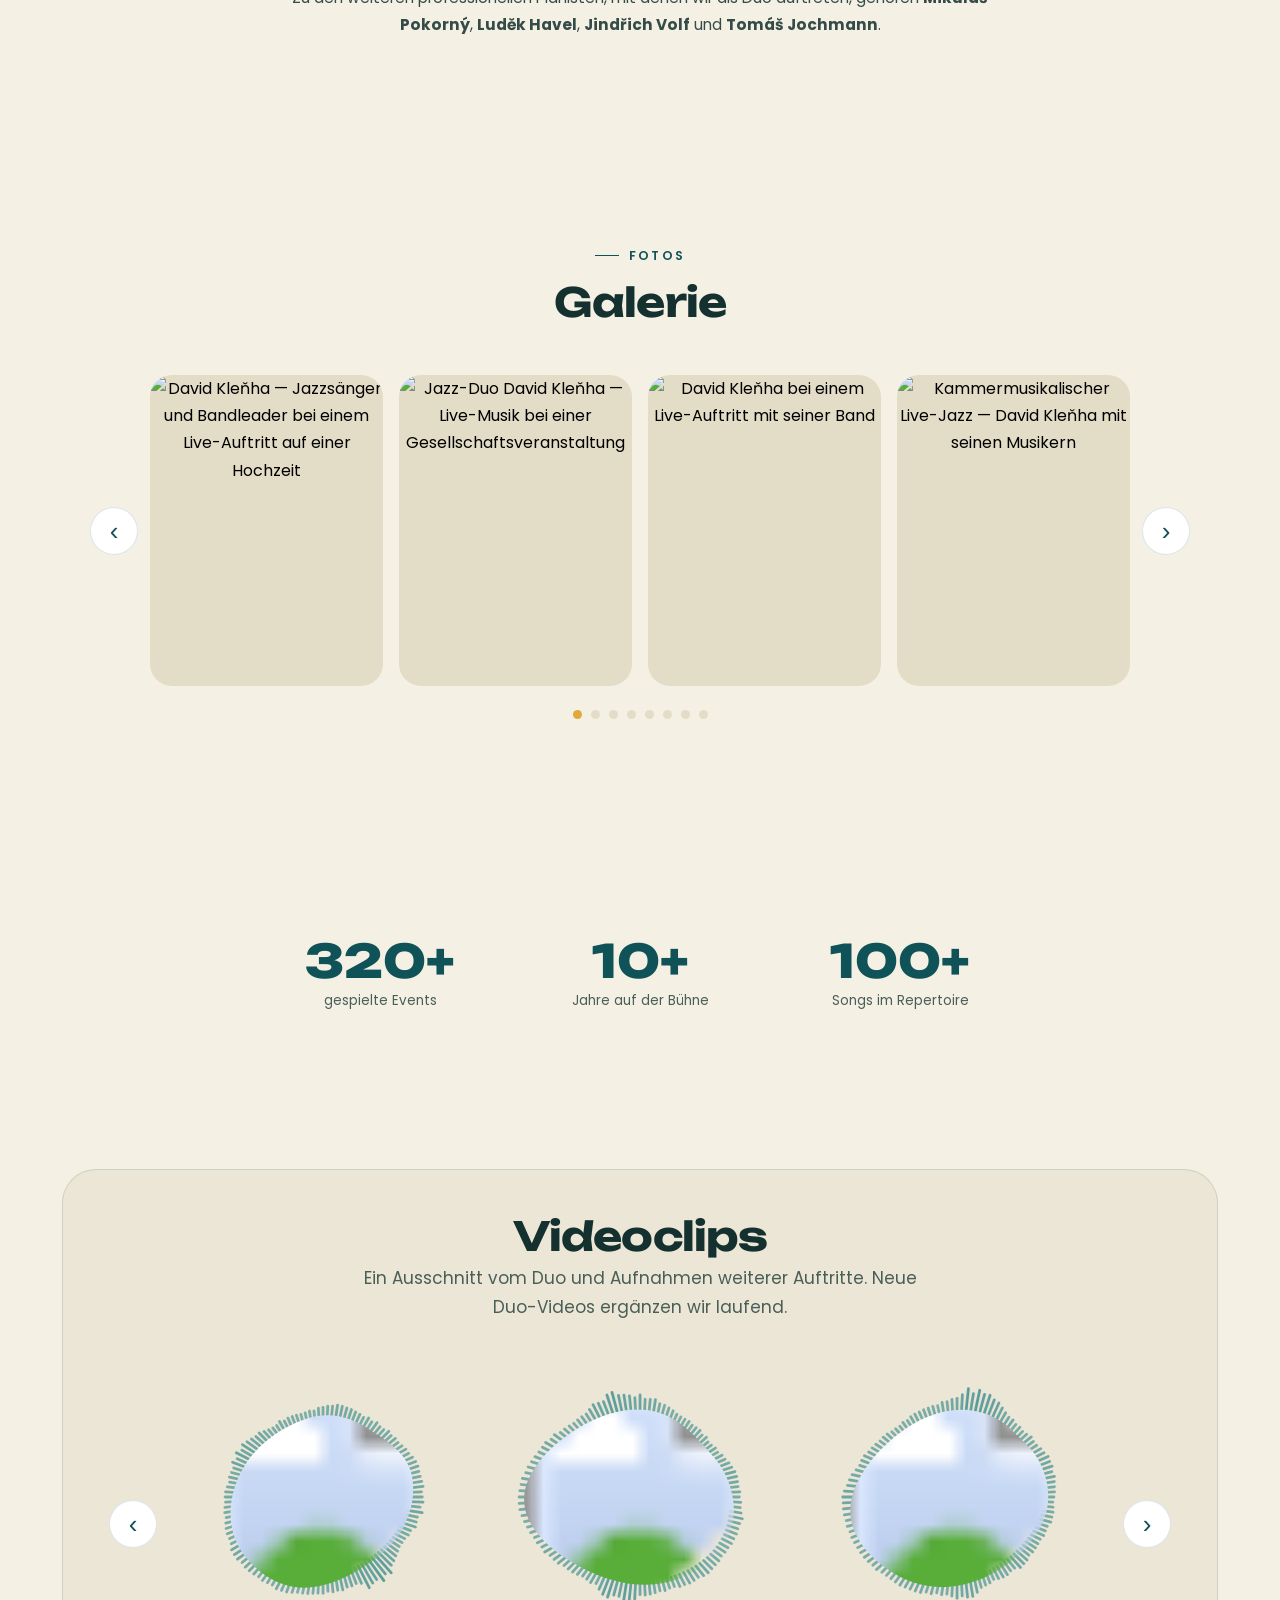
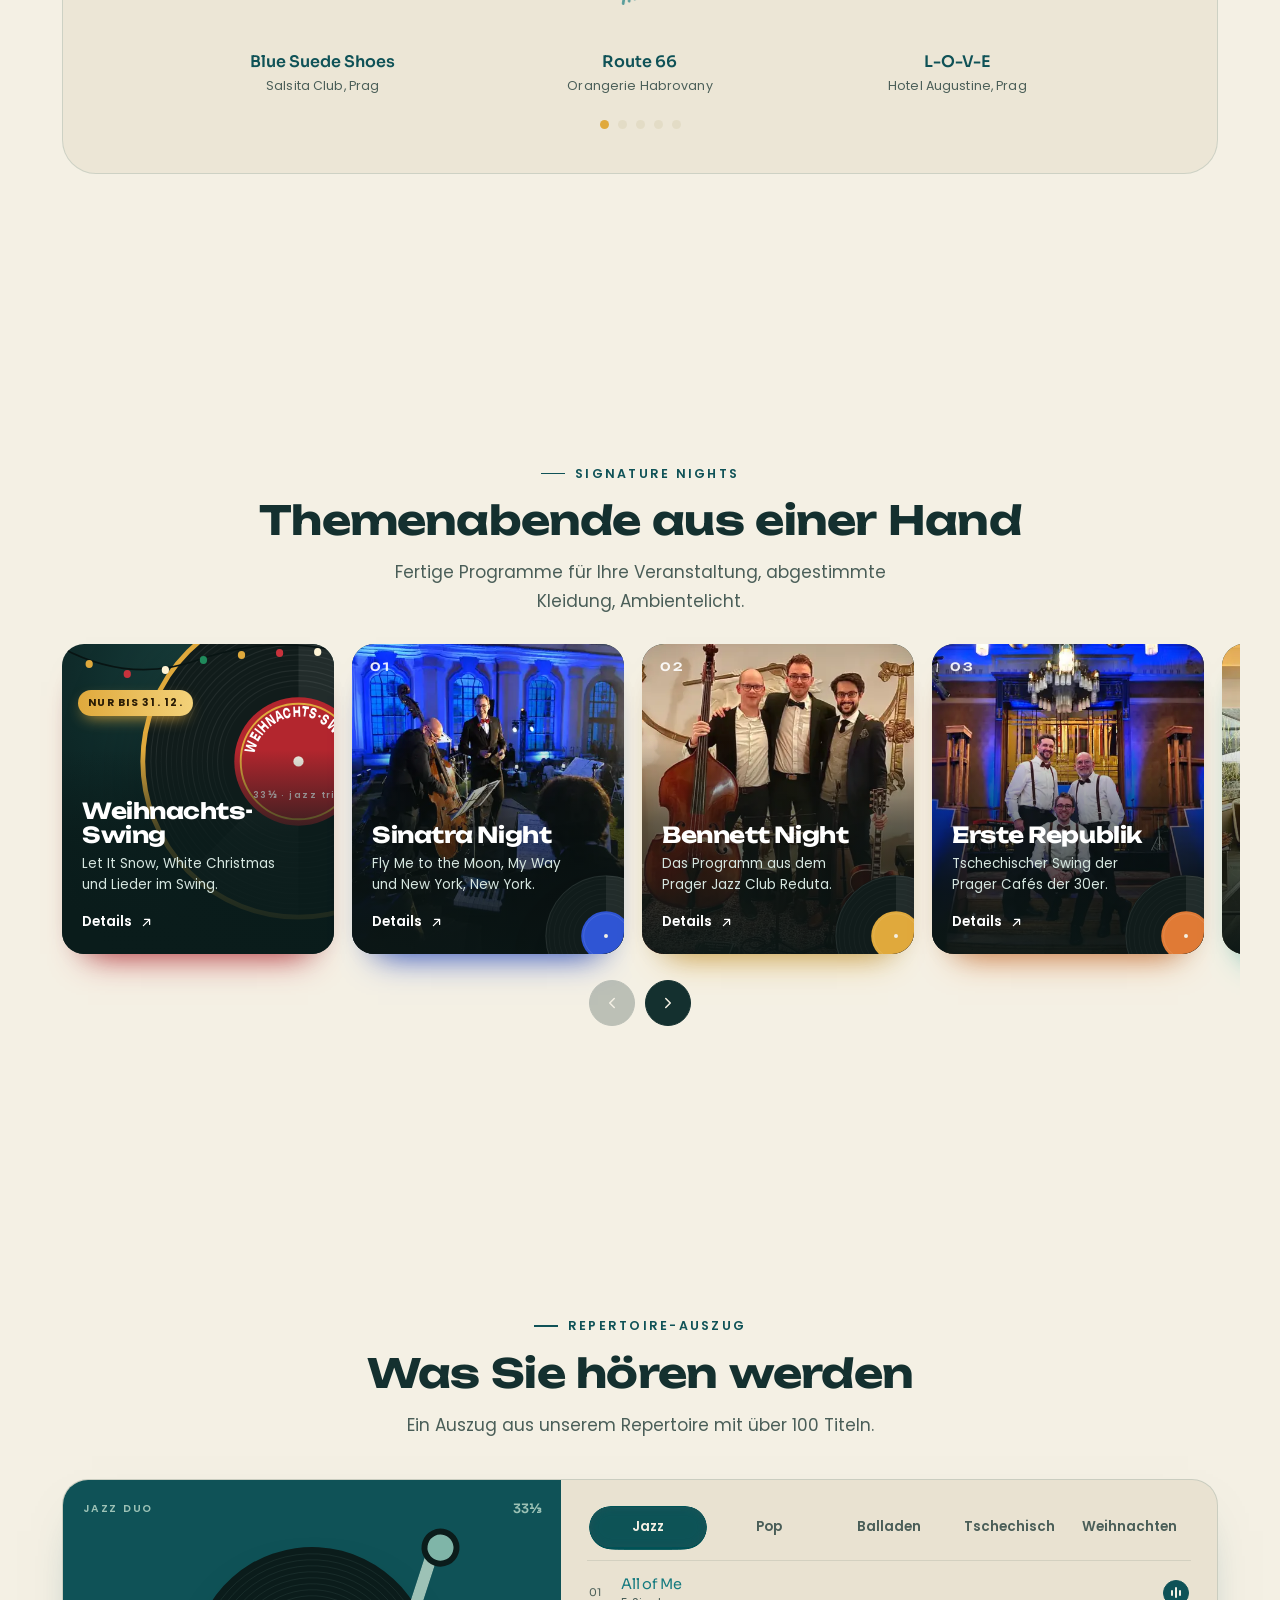
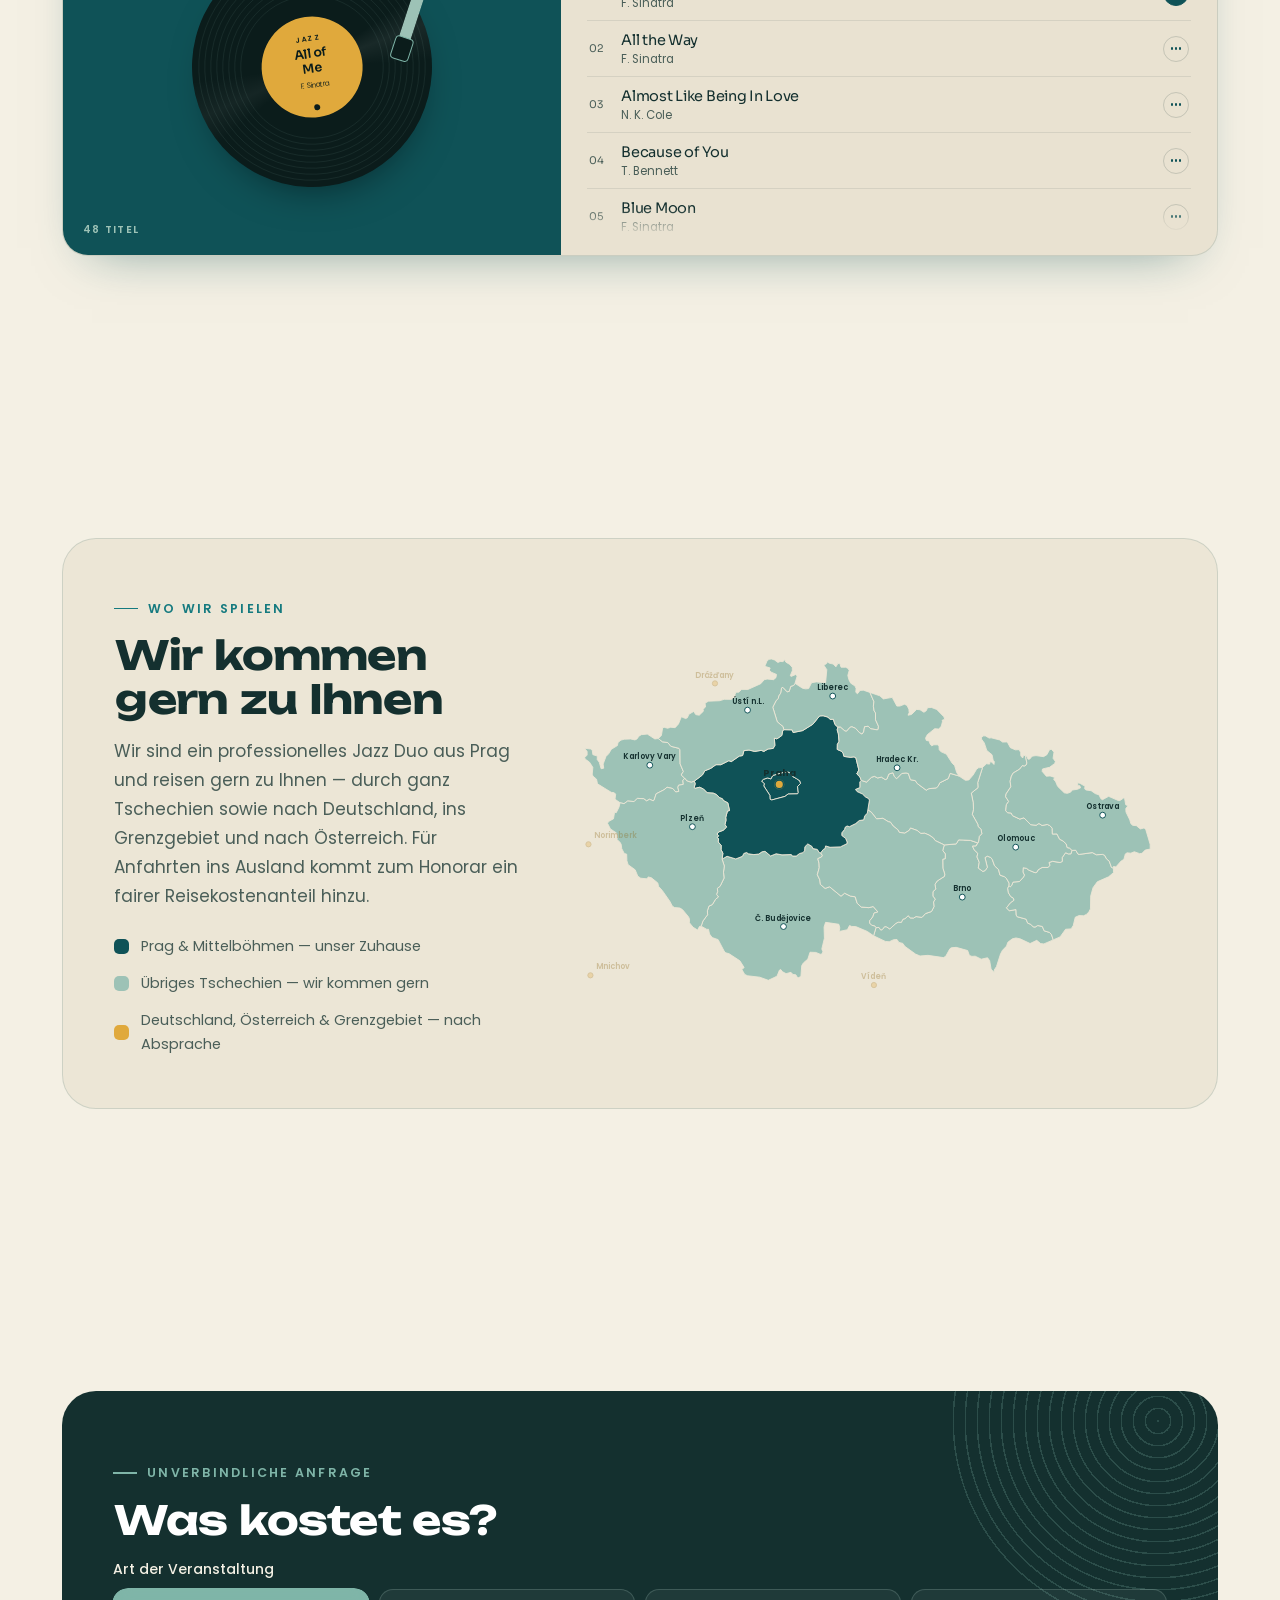
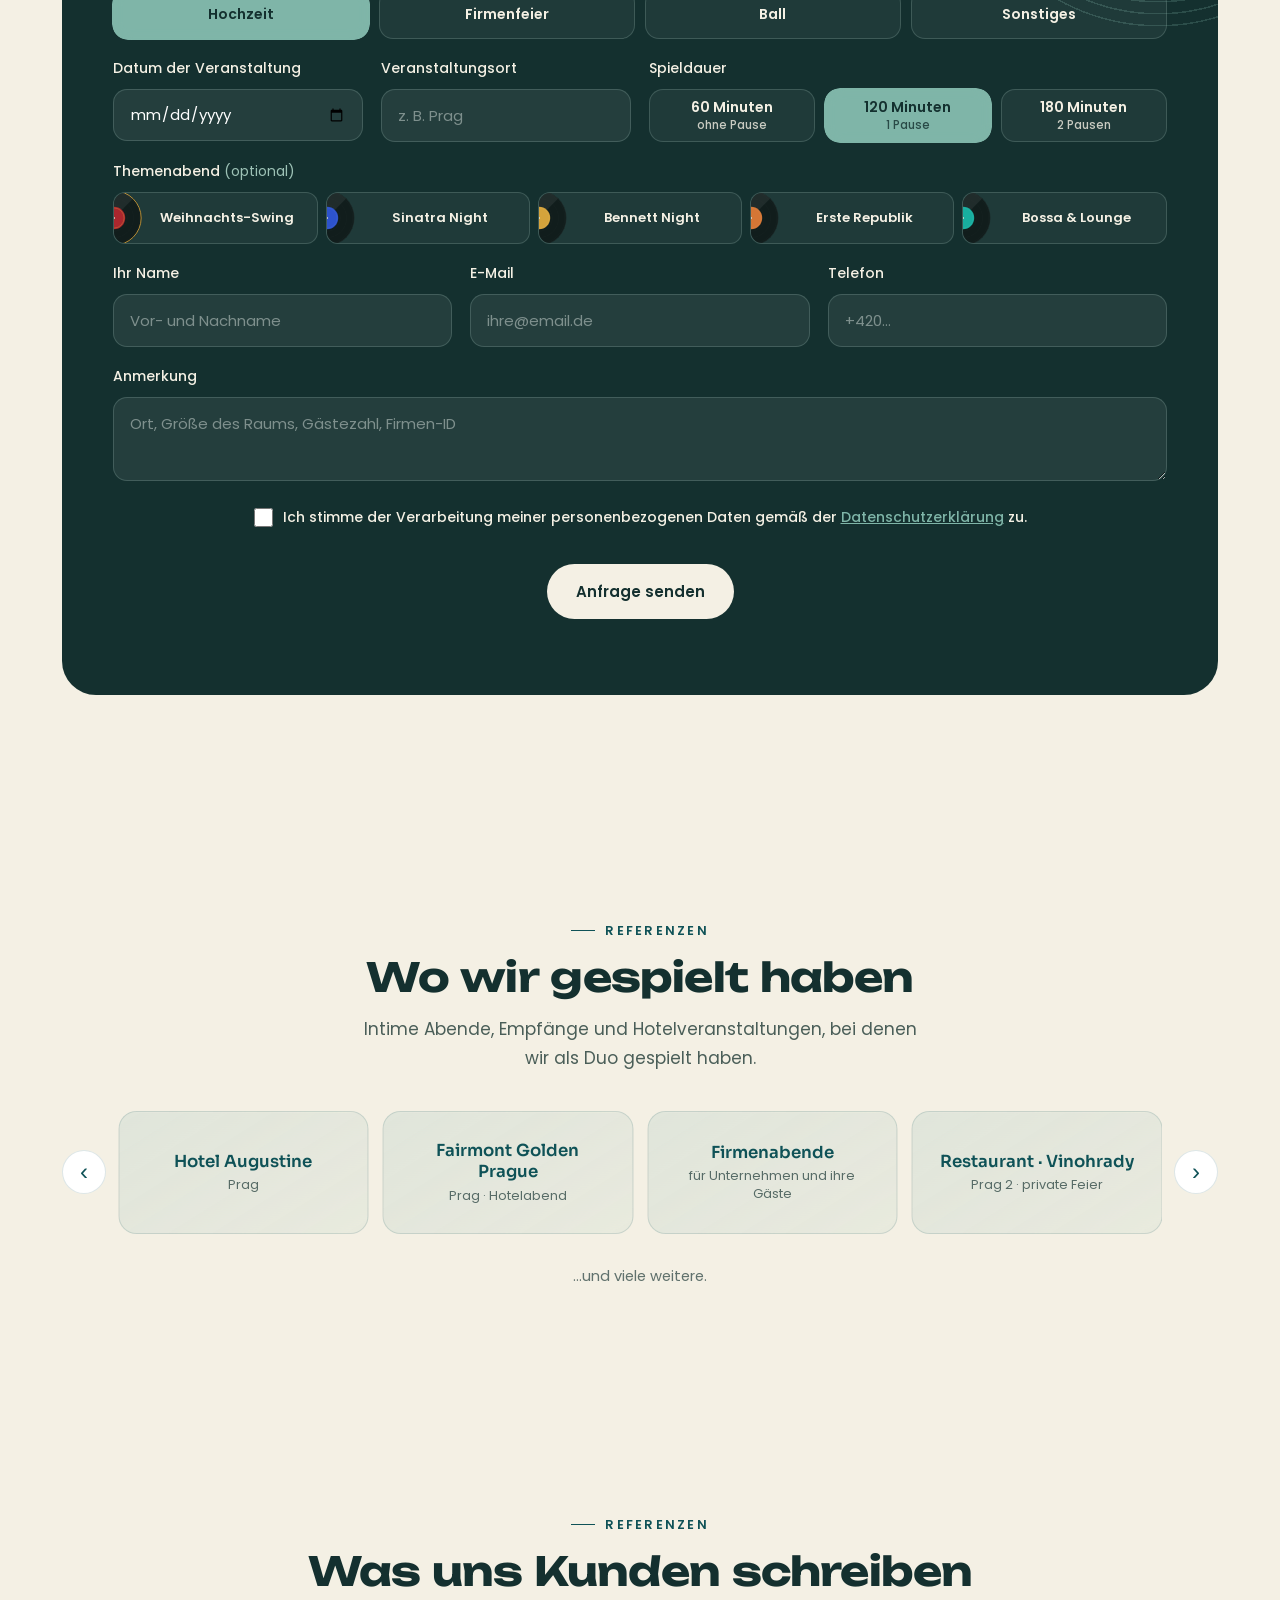
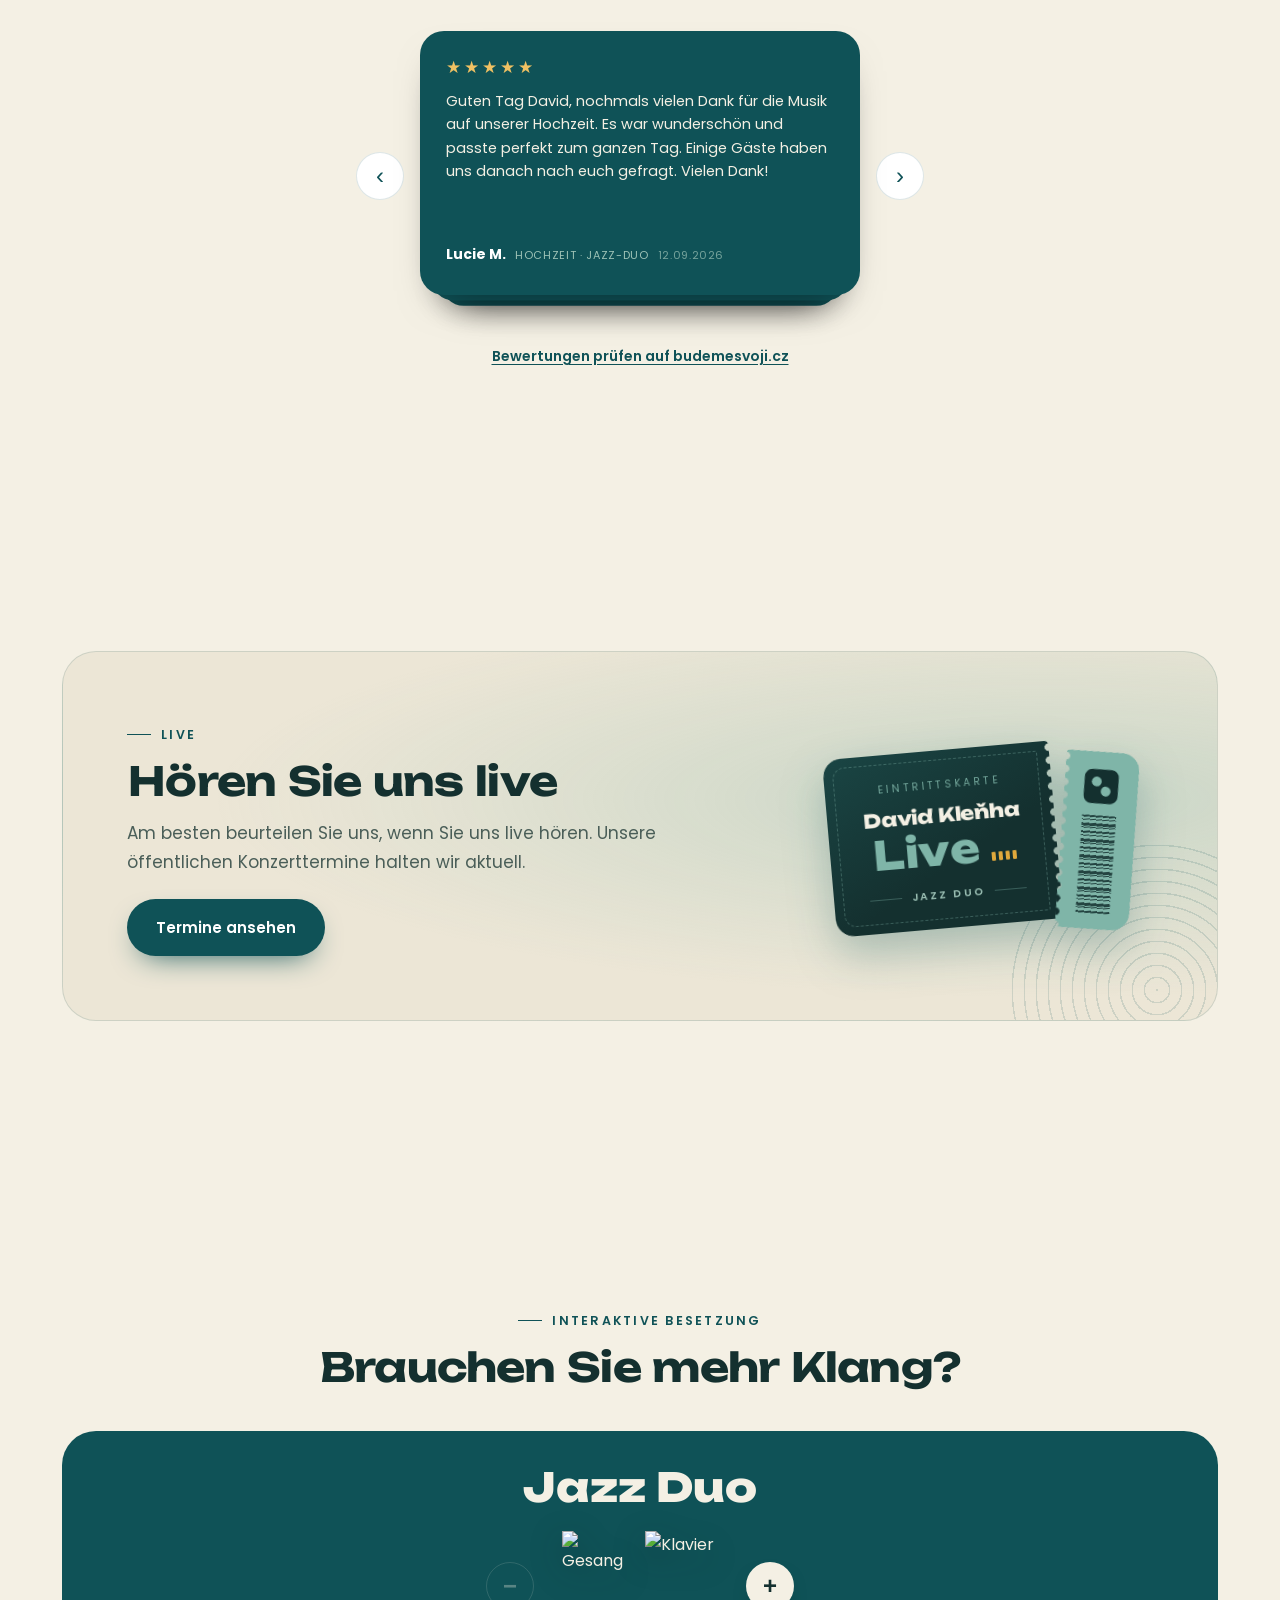
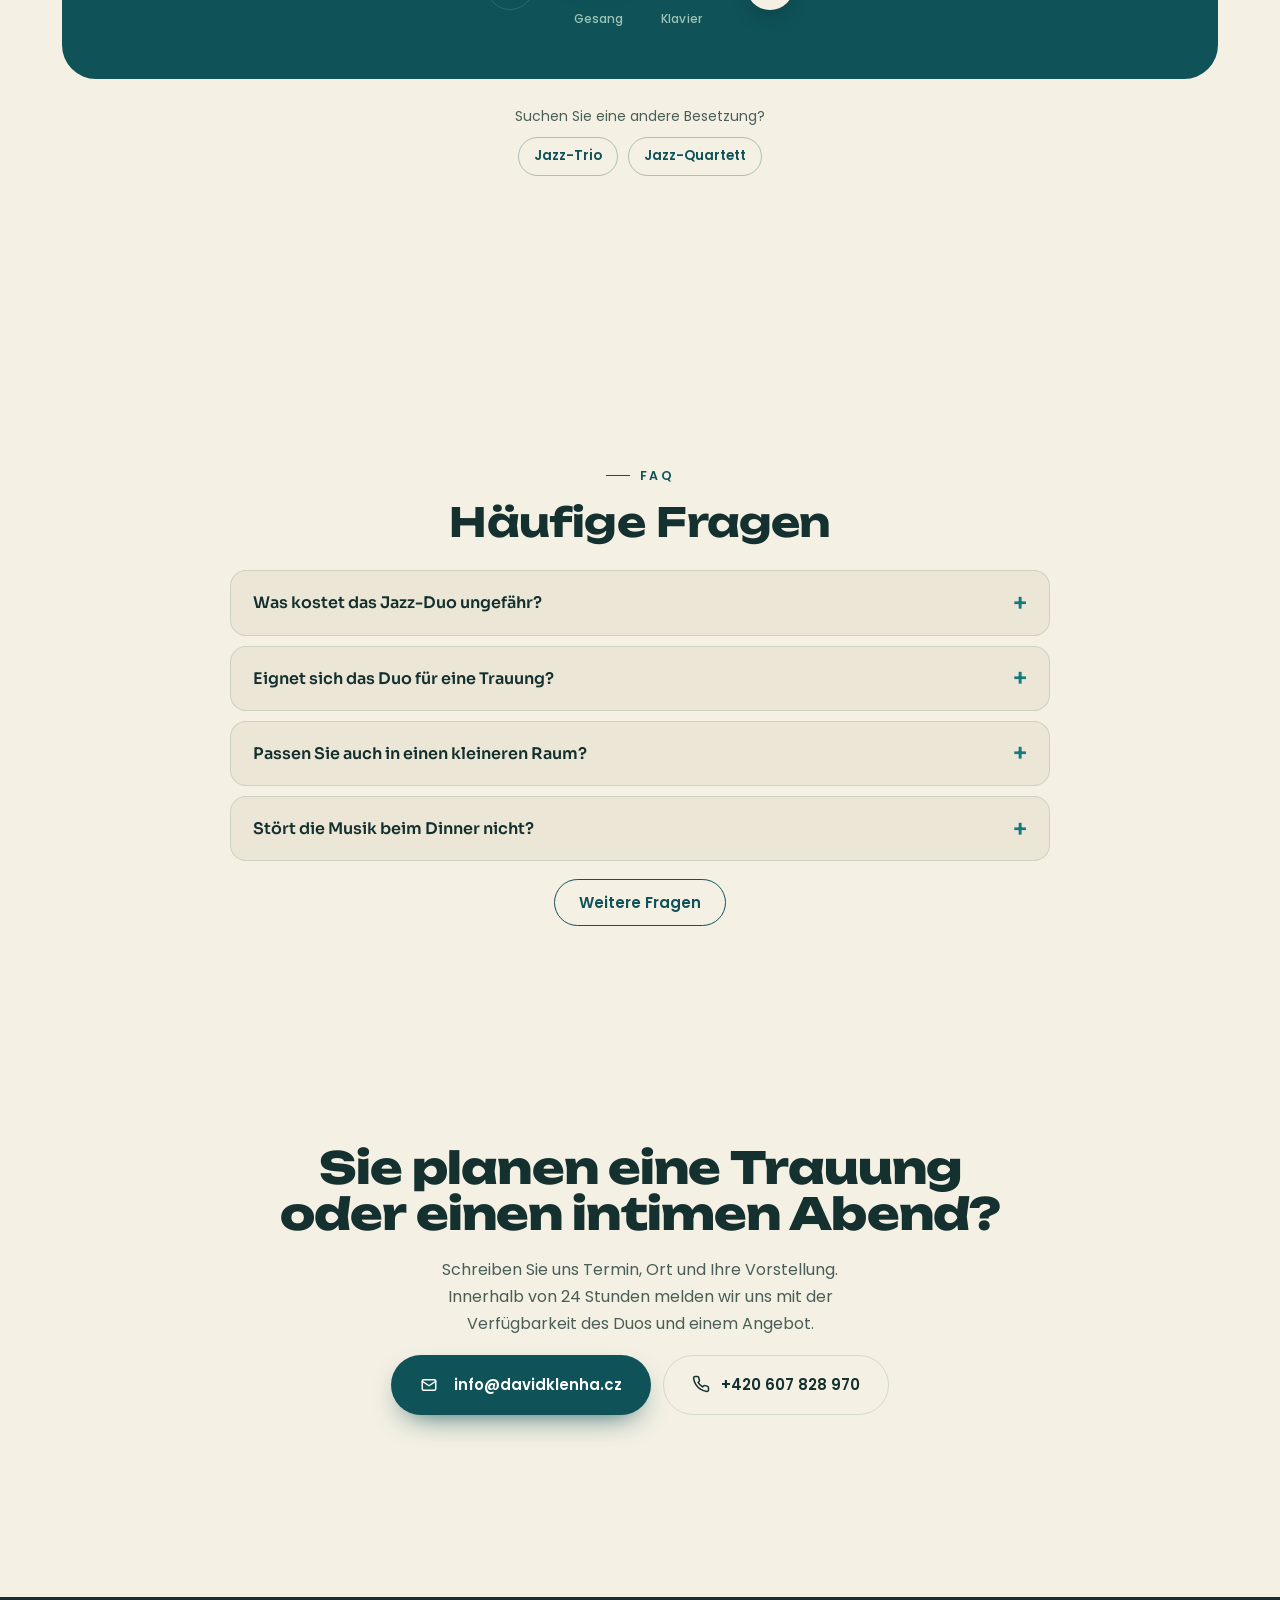
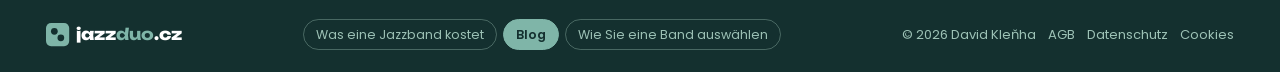
==== commit 905eb8ec: "Add files via upload" ====
--- a/de/index.html
+++ b/de/index.html
@@ -1188,6 +1188,152 @@
 }
 @media (max-width:560px){@supports (grid-template-rows:subgrid){#benefits .benefits-grid>.benefit{row-gap:10px;margin-bottom:12px}}}
 </style>
+<style id="signature-nights">
+/* ===== Signature Nights – tematické večery (sekce, dlaždice, volba ve formuláři) ===== */
+.lp{display:block;width:100%;height:auto;animation:spin 16s linear infinite;filter:drop-shadow(0 26px 40px rgba(0,0,0,.35))}
+.lp .t{font-family:var(--font-hero);font-weight:700;font-size:8.6px;letter-spacing:.6px;fill:#fff;text-transform:uppercase}
+.tlp .lp{animation:spin linear infinite;animation-duration:var(--d,10s);animation-direction:var(--dir,normal)}
+.lp .rim{fill:none;stroke:rgba(255,255,255,.14);stroke-width:1}
+.lp.gold .rim{stroke:#e0a93c;stroke-width:3}
+.lp.gold .lrim{stroke:#e0a93c;stroke-width:1.2}
+.lp .s{font-family:var(--font-body);font-weight:600;font-size:5.4px;letter-spacing:.9px;fill:rgba(255,255,255,.85)}
+@keyframes spin{to{transform:rotate(360deg)}}
+#programy.sn{overflow:hidden}
+.sn-top{display:flex;align-items:flex-end;justify-content:space-between;gap:20px;margin-bottom:26px}
+.sn-arrows{display:flex;gap:10px;flex-shrink:0}
+.sn-arrows button{width:46px;height:46px;border-radius:50%;border:1.5px solid var(--line);background:var(--white);color:var(--petrol);cursor:pointer;display:flex;align-items:center;justify-content:center;transition:border-color .2s,color .2s,opacity .2s}
+.sn-arrows button:hover{border-color:var(--emerald);color:var(--emerald)}
+.sn-arrows button:disabled{opacity:.35;cursor:default}
+.sn-arrows svg{width:18px;height:18px}
+.sn-rail{display:flex;gap:18px;overflow-x:auto;scroll-snap-type:x mandatory;scroll-padding:0 22px;padding:18px 22px 84px;margin:0 -22px -52px;scrollbar-width:none;scroll-behavior:smooth}
+.sn-rail::-webkit-scrollbar{display:none}
+.sn-card{--glow:#2f55d4;position:relative;flex:0 0 272px;height:360px;scroll-snap-align:start;border-radius:var(--radius);overflow:hidden;isolation:isolate;background:var(--petrol);color:#fff;display:flex;flex-direction:column;justify-content:flex-end;box-shadow:0 20px 38px -26px rgba(11,23,22,.6);transition:transform .35s cubic-bezier(.2,.8,.2,1),box-shadow .45s}
+.sn-card:hover{transform:translateY(-6px)}
+.sn-card{box-shadow:0 26px 34px -26px var(--glow),0 14px 30px -24px rgba(11,23,22,.5)}
+.sn-card:hover{box-shadow:0 38px 52px -22px var(--glow),0 14px 30px -24px rgba(11,23,22,.5)}
+.sn-card::after{display:none}
+.sn-card .tlp{position:absolute;z-index:-1;width:124px;right:-44px;bottom:-44px;transition:transform .7s cubic-bezier(.2,.8,.2,1);transform-origin:100% 100%}
+.sn-card:hover .tlp{transform:translate(-22px,-22px) scale(1.3)}
+.sn-card .sn-body{padding-right:52px}
+.sn-card.xm .lpwrap{transition:transform .7s cubic-bezier(.2,.8,.2,1)}
+.sn-card.xm:hover .lpwrap{transform:scale(1.08)}
+.sn-card:focus-visible{outline:3px solid var(--gold);outline-offset:4px}
+.sn-card>img{position:absolute;inset:0;width:100%;height:100%;object-fit:cover;z-index:-3;transition:transform .9s cubic-bezier(.2,.8,.2,1)}
+.sn-card:hover>img{transform:scale(1.06)}
+.sn-card::before{content:"";position:absolute;inset:0;z-index:-2;background:linear-gradient(180deg,rgba(11,23,22,0) 30%,rgba(11,23,22,.55) 58%,rgba(11,23,22,.95) 100%)}
+.sn-card::after{content:"";position:absolute;left:-30%;right:-30%;bottom:-50%;height:85%;z-index:-1;background:radial-gradient(closest-side,var(--glow),transparent 75%);opacity:.5;mix-blend-mode:screen;animation:breathe 6s ease-in-out infinite}
+.sn-card:nth-child(2)::after{animation-delay:-1.2s}.sn-card:nth-child(3)::after{animation-delay:-2.4s}.sn-card:nth-child(4)::after{animation-delay:-3.6s}.sn-card:nth-child(5)::after{animation-delay:-4.8s}
+@keyframes breathe{0%,100%{opacity:.32}50%{opacity:.62}}
+.sn-no{position:absolute;top:16px;left:18px;font:600 11.5px var(--font-hero);letter-spacing:.14em;opacity:.9}
+.sn-body{padding:0 20px 20px}
+.sn-body h3{font-family:var(--font-hero);font-weight:700;font-size:22px;line-height:1.1;margin-bottom:7px;color:#fff}
+.sn-body p{font-size:13.5px;line-height:1.5;color:#d6e6e0;margin-bottom:12px}
+.sn-go{display:inline-flex;align-items:center;gap:7px;font-size:13.5px;font-weight:600;color:#fff}
+.sn-go svg{width:15px;height:15px;transition:transform .3s}
+.sn-card:hover .sn-go svg{transform:translate(3px,-3px)}
+.sn-card.xm{background:radial-gradient(120% 90% at 70% 10%,#1d4a47 0%,#0f2b2a 55%,#0a1c1b 100%)}
+.sn-card.xm .lpwrap{position:absolute;z-index:-3;width:118%;right:-46%;top:-14%}
+.sn-card.xm::before{background:linear-gradient(180deg,rgba(10,28,27,0) 34%,rgba(10,28,27,.78) 62%,rgba(10,28,27,.96) 100%)}
+.ltd{position:absolute;top:46px;left:16px;font:700 10.5px var(--font-body);letter-spacing:.12em;text-transform:uppercase;color:#2a1c05;background:linear-gradient(90deg,#e0a93c,#f3d27a);padding:5px 10px;border-radius:100px;box-shadow:0 6px 16px -6px #e0a93c}
+.sn-card .gar{position:absolute;top:0;left:0;width:100%;height:46px;z-index:-1}
+.sn-foot{position:relative;z-index:1;display:flex;justify-content:flex-end;align-items:center;gap:16px;flex-wrap:wrap;margin-top:2px;font-size:14px;color:var(--ink-soft)}
+.sn-foot a{color:var(--emerald);font-weight:600;display:inline-flex;align-items:center;gap:6px}
+.sn-foot a:hover{color:var(--petrol)}
+.sn-foot svg{width:15px;height:15px}
+.sn-foot .lt{display:inline-flex;align-items:center;gap:8px}
+.sn-foot .lt i{display:inline-flex;gap:3px}
+.sn-foot .lt i b{width:9px;height:9px;border-radius:50%;background:var(--c);box-shadow:0 0 8px var(--c)}
+@media (max-width:700px){
+  .sn-arrows{display:none}
+  .sn-card{flex-basis:74vw;max-width:290px;height:380px}
+  .sn-foot{flex-direction:column;align-items:flex-start;gap:8px}
+}
+.pc{display:grid;grid-template-columns:repeat(5,minmax(0,1fr));gap:10px;margin-bottom:22px}
+.pcb{--g:#2f55d4;font:inherit;position:relative;display:flex;flex-direction:column;align-items:center;gap:8px;text-align:center;padding:14px 8px 13px;border-radius:14px;border:1.5px solid rgba(157,194,182,.24);background:rgba(255,255,255,.05);color:var(--cream);cursor:pointer;transition:.25s;min-height:44px}
+.pcb:hover{border-color:var(--mint)}
+.pcb .mini{width:46px;height:46px;transition:transform .5s}
+.pcb .mini .lp{animation-duration:14s;filter:none}
+.pcb b{font:600 13.5px/1.25 var(--font-head)}
+.pcb[aria-checked="true"]{border-color:var(--g);background:color-mix(in srgb,var(--g) 22%,transparent);box-shadow:0 10px 26px -14px var(--g)}
+.pcb[aria-checked="true"] .mini{transform:scale(1.12)}
+.pcb[aria-checked="true"] .mini .lp{animation-duration:3s}
+.pcb .ok{position:absolute;top:8px;right:8px;width:18px;height:18px;border-radius:50%;background:var(--g);display:none;align-items:center;justify-content:center}
+.pcb .ok svg{width:11px;height:11px;stroke:#fff}
+.pcb[aria-checked="true"] .ok{display:flex}
+@media (max-width:700px){.pc{grid-template-columns:repeat(2,minmax(0,1fr))}.pc .pcb:last-child{grid-column:1/-1;flex-direction:row;justify-content:center}}
+.bulb{animation:twinkle 2.4s ease-in-out infinite}
+.bulb:nth-of-type(3n){animation-delay:-.8s}.bulb:nth-of-type(3n+1){animation-delay:-1.6s}
+@keyframes twinkle{0%,100%{opacity:1;filter:drop-shadow(0 0 7px currentColor)}50%{opacity:.35;filter:drop-shadow(0 0 1px currentColor)}}
+.snowbtn{position:fixed;right:14px;bottom:14px;z-index:70;display:none;align-items:center;gap:8px;font:600 12.5px var(--font-body);color:var(--petrol);background:rgba(244,240,228,.95);border:1px solid var(--line);border-radius:100px;padding:10px 14px;cursor:pointer;box-shadow:var(--shadow-soft);min-height:44px}
+/* --- úpravy 13. 11. --- */
+#programy .sn-head{margin-bottom:22px}
+#programy .sn-head .section-lead{margin-left:auto;margin-right:auto}
+#programy .sn-arrows{justify-content:center;margin-top:-34px;position:relative;z-index:1}
+/* formulář: kompaktní karty tematických večerů (výška jako délka produkce) */
+.pc{grid-template-columns:repeat(5,minmax(0,1fr));gap:8px;margin-bottom:0}
+.pcb{flex-direction:row;justify-content:center;min-height:52px;padding:6px 10px 6px 34px;overflow:hidden;gap:0;border-radius:12px}
+.pcb b{font:600 13px/1.2 var(--font-body);text-align:center;position:relative;z-index:1}
+.pcb .mini{position:absolute;left:-28px;right:auto;top:50%;width:56px;height:56px;margin-top:-28px;opacity:.95}
+.pcb .mini .lp{filter:none}
+.pcb[aria-checked="true"] .mini{transform:scale(1.15)}
+.pcb .ok{display:none!important}
+@media (max-width:700px){.pc{grid-template-columns:repeat(2,minmax(0,1fr))}.pc .pcb:first-child{grid-column:1/-1}.pc .pcb:last-child{grid-column:auto}}
+/* formulář: délka produkce v minutách, popis menším písmem pod tím */
+#blkChoice .blk{flex-direction:column;gap:1px}
+#blkChoice .blk-sep{display:none!important}
+#blkChoice .blk b{font-size:14px;font-weight:600}
+#blkChoice .blk b+.blk-sep+span{font-size:11.5px;font-weight:500;opacity:.8}
+/* formulář na PC: datum + místo + délka na jednom řádku, jméno + e-mail + telefon na jednom řádku */
+@media (min-width:900px){
+  #calcForm .calc-grid{grid-template-columns:repeat(12,minmax(0,1fr))}
+  #calcForm .calc-grid>.field{grid-column:1/-1}
+  #calcForm .calc-grid>.f-date,#calcForm .calc-grid>.f-place{grid-column:span 3}
+  #calcForm .calc-grid>.f-len{grid-column:span 6}
+  #calcForm .calc-grid>.f-name,#calcForm .calc-grid>.f-mail,#calcForm .calc-grid>.f-tel{grid-column:span 4}
+  #calcForm .f-date input,#calcForm .f-place input{min-height:52px}
+}
+/* souhlas se zpracováním osobních údajů na střed */
+#calcForm .consent{justify-content:center;text-align:left}
+@media (min-width:700px){#calcForm .consent{text-align:center}}
+/* recenze: bez skriptu (např. otevřené z disku) jen první karta, nic nepřesahuje do další sekce */
+.rstack:not([style*="height"]) .review{position:relative}
+.rstack:not([style*="height"]) .review~.review{display:none}
+
+/* --- úpravy v4 --- */
+/* Tematické večery: nižší blok, na mobilu nadpis na 2 řádky a dlaždice vždy na středu */
+#programy .sn-head{margin-bottom:10px}
+#programy .sn-card{height:310px}
+#programy .sn-rail{padding-bottom:70px;margin-bottom:-44px}
+.m-br{display:none}
+@media (max-width:700px){
+  .m-br{display:inline}
+  #programy .sn-head .section-lead{font-size:15px}
+  #programy .sn-card{flex-basis:min(272px,74vw)}
+  #programy .sn-rail{scroll-padding:0;padding-left:calc(50vw - min(136px,37vw));padding-right:calc(50vw - min(136px,37vw))}
+  #programy .sn-card{scroll-snap-align:center;scroll-snap-stop:always}
+  #programy .sn-arrows{margin-top:-26px}
+}
+/* repertoár: nižší přehrávač */
+.jb-stage{min-height:270px}
+.jb-spin{width:min(170px,46cqi)}
+.jb-list{height:268px}
+@container (min-width:720px){.jb-stage{min-height:340px}.jb-spin{width:min(240px,26cqi)}.jb-list{height:272px}}
+/* animace desek a světýlek běží jen ve chvíli, kdy je sekce vidět (šetří výkon telefonu) */
+#programy:not(.sn-on) *,#progChoice:not(.sn-on) *{animation-play-state:paused!important}
+/* slider jen do stran */
+#snRail{overflow-y:hidden;overscroll-behavior-x:contain;touch-action:pan-x pan-y}
+/* šipky slideru tmavé */
+#programy .sn-arrows button{background:var(--petrol);border-color:var(--petrol);color:var(--cream)}
+#programy .sn-arrows button:hover{background:var(--emerald);border-color:var(--emerald);color:#fff}
+#programy .sn-arrows button:disabled{opacity:.25}
+/* interaktivní sestava: text na jednom řádku, duo a kvartet vedle sebe pod ním */
+.mo-also>span{flex:0 0 100%}
+
+.jb-label[data-g="xmas"]{background:#b3262e;color:#fff}
+.jb-label[data-g="xmas"] i{background:#fff}
+.pc-field .opt-l{color:var(--mint-soft);font-weight:400}
+
+</style>
 </head>
 <body>
 <noscript><iframe src="https://www.googletagmanager.com/ns.html?id=GTM-M4KJPMW7" height="0" width="0" style="display:none;visibility:hidden"></iframe></noscript>
@@ -1209,6 +1355,7 @@
   <a href="#hero" class="brand"><span class="brand-mark" aria-hidden="true"><svg viewBox="0 0 100 100"><rect width="100" height="100" rx="22"/><circle cx="36" cy="36" r="14.5" style="--d:0s"/><circle cx="64" cy="64" r="14.5" style="--d:.09s"/></svg></span><span>jazz<b>duo</b>.cz</span></a>
   <nav class="topnav">
     <a href="#poslech">Videos</a>
+    <a href="#programy">Programme</a>
     <a href="#repertoire">Repertoire</a>
     <a href="#poptavka">Preis</a>
     <a href="#reviews">Referenzen</a>
@@ -1238,6 +1385,7 @@
   </div>
   <nav>
     <a href="#poslech" data-close>Videos</a>
+    <a href="#programy" data-close>Programme</a>
     <a href="#repertoire" data-close>Repertoire</a>
     <a href="#poptavka" data-close>Preis</a>
     <a href="#reviews" data-close>Referenzen</a>
@@ -1380,28 +1528,24 @@
     </div>
   </div>
 </section>
-<section class="section reveal" id="benefits">
+<!-- ===== SIGNATURE NIGHTS – tematické večery ===== -->
+<section class="section reveal sn" id="programy">
   <div class="wrap">
-    <div class="center" style="margin-bottom:42px">
-      <h2 class="section-title" style="margin-bottom:0">Warum wir</h2>
+    <div class="center sn-head">
+      <span class="eyebrow">Signature Nights</span>
+      <h2 class="section-title">Themenabende<br class="m-br"> aus einer Hand</h2>
+      <p class="section-lead">Fertige Programme für Ihre Veranstaltung, abgestimmte Kleidung, Ambientelicht.</p>
     </div>
-    <div class="benefits-grid">
-      <div class="benefit benefit-reveal">
-        <svg class="bshape" data-ic="mic" viewBox="0 0 52 52" aria-hidden="true"><g class="cap"><rect x="17" y="4" width="18" height="26" rx="9" fill="none" stroke="#0f5257" stroke-width="3"/><rect x="21" y="11" width="10" height="2.6" rx="1.3" fill="#0f5257"/><rect x="21" y="15.7" width="10" height="2.6" rx="1.3" fill="#0f5257"/><rect x="21" y="20.4" width="10" height="2.6" rx="1.3" fill="#0f5257"/></g><path d="M10 21v2a16 16 0 0 0 32 0v-2" fill="none" stroke="#0f5257" stroke-width="3" stroke-linecap="round"/><path d="M26 39v8M18 47h16" fill="none" stroke="#0f5257" stroke-width="3" stroke-linecap="round"/><path class="sl" d="M7 9q-4 6 0 12" fill="none" stroke="#7fb5a8" stroke-width="2.6" stroke-linecap="round" opacity="0"/><path class="sr" d="M45 9q4 6 0 12" fill="none" stroke="#7fb5a8" stroke-width="2.6" stroke-linecap="round" opacity="0"/></svg>
-        <h3>Musik, bei der man sich unterhält</h3><p>Ihre Gäste müssen nicht lauter sprechen.</p>
-      </div>
-      <div class="benefit benefit-reveal">
-        <svg class="bshape" data-ic="knob" viewBox="0 0 52 52" aria-hidden="true"><g class="ticks"><circle cx="11.5" cy="42.5" r="1.6" fill="#0f5257"/><circle cx="5.9" cy="32" r="1.6" fill="#0f5257"/><circle cx="7.1" cy="20.2" r="1.6" fill="#0f5257"/><circle cx="14.6" cy="11" r="1.6" fill="#0f5257"/><circle cx="26" cy="7.5" r="1.6" fill="#0f5257"/><circle cx="37.4" cy="11" r="1.6" fill="#0f5257" opacity=".28"/><circle cx="44.9" cy="20.2" r="1.6" fill="#0f5257" opacity=".28"/><circle cx="46.1" cy="32" r="1.6" fill="#0f5257" opacity=".28"/><circle cx="40.5" cy="42.5" r="1.6" fill="#0f5257" opacity=".28"/></g><circle cx="26" cy="28" r="13" fill="none" stroke="#0f5257" stroke-width="3"/><g class="ptr"><rect x="24.6" y="17" width="2.8" height="8.5" rx="1.4" fill="#0f5257"/></g></svg>
-        <h3>Trauung mit Live-Gesang</h3><p>Einzug, Unterschrift und Gratulation mit einem Lied Ihrer Wahl.</p>
-      </div>
-      <div class="benefit benefit-reveal">
-        <svg class="bshape" viewBox="0 0 52 52"><path d="M20 6h12a14 14 0 0 1 14 14v12a14 14 0 0 1-14 14H20A14 14 0 0 1 6 32V20A14 14 0 0 1 20 6z" fill="none" stroke="#0f5257" stroke-width="3"/><circle cx="20.4" cy="20.4" r="5.8" fill="#0f5257"/><circle cx="31.6" cy="31.6" r="5.8" fill="#0f5257"/></svg>
-        <h3>Wir passen in jeden Salon</h3><p>Uns genügen 3&nbsp;×&nbsp;2,5&nbsp;m Fläche und eine Steckdose.</p>
-      </div>
-      <div class="benefit benefit-reveal">
-        <svg class="bshape" data-ic="vinyl" viewBox="0 0 52 52" aria-hidden="true"><g class="disc"><circle cx="23" cy="28" r="20" fill="none" stroke="#0f5257" stroke-width="3"/><circle cx="23" cy="28" r="13.5" fill="none" stroke="#0f5257" stroke-width="1.3" opacity=".45"/><path d="M10.5 19a15.5 15.5 0 0 1 7.5-6" fill="none" stroke="#7fb5a8" stroke-width="2.2" stroke-linecap="round"/><circle cx="23" cy="28" r="6.5" fill="#0f5257"/><circle cx="23" cy="28" r="1.6" fill="#f4f0e4"/></g><g class="arm"><path d="M45 8V23.5L37.2 31.3" fill="none" stroke="#0f5257" stroke-width="2.6" stroke-linecap="round" stroke-linejoin="round"/><path d="M33.05 33.28L37.58 28.75L40.55 31.72L36.02 36.25Z" fill="#0f5257" stroke="#0f5257" stroke-width="1.2" stroke-linejoin="round"/><rect x="42.6" y="1" width="4.8" height="4" rx="1.2" fill="#0f5257"/></g><circle cx="45" cy="8" r="3.4" fill="#f4f0e4" stroke="#0f5257" stroke-width="2.2"/></svg>
-        <h3>Chansons, Bossa Nova, Balladen</h3><p>Ein intimes Repertoire zu Dinner und Wein. Ihren Lieblingssong lernen wir ein.</p>
-      </div>
+    <div class="sn-rail" id="snRail">
+<a class="sn-card xm" href="https://jazztrio.cz/de/programme/weihnachts-swing.html" style="--glow:#c8323c" data-season="xmas"><div class="lpwrap"><svg class="lp gold" viewBox="0 0 200 200" aria-hidden="true"><circle cx="100" cy="100" r="98" fill="#111c1b"/><circle cx="100" cy="100" r="92.0" fill="none" stroke="rgba(255,255,255,.07)" stroke-width=".7"/><circle cx="100" cy="100" r="88.8" fill="none" stroke="rgba(255,255,255,.07)" stroke-width=".7"/><circle cx="100" cy="100" r="85.6" fill="none" stroke="rgba(255,255,255,.035)" stroke-width=".7"/><circle cx="100" cy="100" r="82.4" fill="none" stroke="rgba(255,255,255,.07)" stroke-width=".7"/><circle cx="100" cy="100" r="79.2" fill="none" stroke="rgba(255,255,255,.035)" stroke-width=".7"/><circle cx="100" cy="100" r="76.0" fill="none" stroke="rgba(255,255,255,.035)" stroke-width=".7"/><circle cx="100" cy="100" r="72.8" fill="none" stroke="rgba(255,255,255,.07)" stroke-width=".7"/><circle cx="100" cy="100" r="69.6" fill="none" stroke="rgba(255,255,255,.035)" stroke-width=".7"/><circle cx="100" cy="100" r="66.4" fill="none" stroke="rgba(255,255,255,.07)" stroke-width=".7"/><circle cx="100" cy="100" r="63.2" fill="none" stroke="rgba(255,255,255,.035)" stroke-width=".7"/><circle cx="100" cy="100" r="60.0" fill="none" stroke="rgba(255,255,255,.035)" stroke-width=".7"/><circle cx="100" cy="100" r="56.8" fill="none" stroke="rgba(255,255,255,.07)" stroke-width=".7"/><circle cx="100" cy="100" r="53.6" fill="none" stroke="rgba(255,255,255,.035)" stroke-width=".7"/><circle cx="100" cy="100" r="50.4" fill="none" stroke="rgba(255,255,255,.07)" stroke-width=".7"/><circle cx="100" cy="100" r="47.2" fill="none" stroke="rgba(255,255,255,.035)" stroke-width=".7"/><circle class="rim" cx="100" cy="100" r="97"/><path d="M100 100 L100 3 A97 97 0 0 1 168 31Z" fill="rgba(255,255,255,.07)"/><path d="M100 100 L100 197 A97 97 0 0 1 32 169Z" fill="rgba(255,255,255,.05)"/><circle cx="100" cy="100" r="40" fill="#b3262e"/><circle class="lrim" cx="100" cy="100" r="36" fill="none" stroke="rgba(255,255,255,.28)" stroke-width=".6"/><path id="arc99" d="M72 100 A28 28 0 0 1 128 100" fill="none"/><text class="t" text-anchor="middle"><textPath href="#arc99" startOffset="50%">Weihnachts-Swing</textPath></text><text class="s" x="100" y="123" text-anchor="middle">33⅓ · jazz trio</text><circle cx="100" cy="100" r="3.2" fill="#f4f0e4"/></svg></div><svg class="gar" viewBox="0 0 300 46" preserveAspectRatio="none" aria-hidden="true"><path d="M0 4 Q75 40 150 16 T300 6" fill="none" stroke="#081413" stroke-width="1.6"/><circle class="bulb" cx="30" cy="20" r="4" fill="#e0a93c" style="color:#e0a93c"/><circle class="bulb" cx="72" cy="30" r="4" fill="#c8323c" style="color:#c8323c"/><circle class="bulb" cx="114" cy="26" r="4" fill="#fff4d6" style="color:#fff4d6"/><circle class="bulb" cx="156" cy="16" r="4" fill="#1f8a5b" style="color:#1f8a5b"/><circle class="bulb" cx="198" cy="11" r="4" fill="#e0a93c" style="color:#e0a93c"/><circle class="bulb" cx="240" cy="9" r="4" fill="#c8323c" style="color:#c8323c"/><circle class="bulb" cx="282" cy="8" r="4" fill="#fff4d6" style="color:#fff4d6"/></svg><span class="ltd">Nur bis 31. 12.</span><div class="sn-body"><h3>Weihnachts-Swing</h3><p>Let It Snow, White Christmas und Lieder im Swing.</p><span class="sn-go">Details <svg viewBox="0 0 24 24" fill="none" stroke="currentColor" stroke-width="2" stroke-linecap="round" stroke-linejoin="round" aria-hidden="true"><path d="M7 17L17 7M9 7h8v8"/></svg></span></div></a>
+<a class="sn-card" href="https://jazztrio.cz/de/programme/sinatra-night.html" style="--glow:#2f55d4"><img data-src="/sn/sinatra.webp" alt="" loading="lazy" width="272" height="360"><div class="tlp" style="--d:9s"><svg class="lp" viewBox="0 0 200 200" aria-hidden="true"><circle cx="100" cy="100" r="98" fill="#111c1b"/><circle cx="100" cy="100" r="92.0" fill="none" stroke="rgba(255,255,255,.07)" stroke-width=".7"/><circle cx="100" cy="100" r="84.0" fill="none" stroke="rgba(255,255,255,.07)" stroke-width=".7"/><circle cx="100" cy="100" r="76.0" fill="none" stroke="rgba(255,255,255,.07)" stroke-width=".7"/><circle cx="100" cy="100" r="68.0" fill="none" stroke="rgba(255,255,255,.07)" stroke-width=".7"/><circle cx="100" cy="100" r="60.0" fill="none" stroke="rgba(255,255,255,.07)" stroke-width=".7"/><circle cx="100" cy="100" r="52.0" fill="none" stroke="rgba(255,255,255,.07)" stroke-width=".7"/><circle class="rim" cx="100" cy="100" r="97"/><path d="M100 100 L100 3 A97 97 0 0 1 168 31Z" fill="rgba(255,255,255,.07)"/><path d="M100 100 L100 197 A97 97 0 0 1 32 169Z" fill="rgba(255,255,255,.05)"/><circle cx="100" cy="100" r="40" fill="#2f55d4"/><circle class="lrim" cx="100" cy="100" r="36" fill="none" stroke="rgba(255,255,255,.28)" stroke-width=".6"/><path id="arc100" d="M72 100 A28 28 0 0 1 128 100" fill="none"/><text class="t" text-anchor="middle"><textPath href="#arc100" startOffset="50%"></textPath></text><text class="s" x="100" y="123" text-anchor="middle"></text><circle cx="100" cy="100" r="3.2" fill="#f4f0e4"/></svg></div><span class="sn-no">01</span><div class="sn-body"><h3>Sinatra Night</h3><p>Fly Me to the Moon, My Way und New York, New York.</p><span class="sn-go">Details <svg viewBox="0 0 24 24" fill="none" stroke="currentColor" stroke-width="2" stroke-linecap="round" stroke-linejoin="round" aria-hidden="true"><path d="M7 17L17 7M9 7h8v8"/></svg></span></div></a>
+<a class="sn-card" href="https://jazztrio.cz/de/programme/bennett-night.html" style="--glow:#e0a93c"><img data-src="/sn/bennett.webp" alt="" loading="lazy" width="272" height="360"><div class="tlp" style="--d:15s;--dir:reverse"><svg class="lp" viewBox="0 0 200 200" aria-hidden="true"><circle cx="100" cy="100" r="98" fill="#111c1b"/><circle cx="100" cy="100" r="92.0" fill="none" stroke="rgba(255,255,255,.07)" stroke-width=".7"/><circle cx="100" cy="100" r="84.0" fill="none" stroke="rgba(255,255,255,.07)" stroke-width=".7"/><circle cx="100" cy="100" r="76.0" fill="none" stroke="rgba(255,255,255,.07)" stroke-width=".7"/><circle cx="100" cy="100" r="68.0" fill="none" stroke="rgba(255,255,255,.07)" stroke-width=".7"/><circle cx="100" cy="100" r="60.0" fill="none" stroke="rgba(255,255,255,.07)" stroke-width=".7"/><circle cx="100" cy="100" r="52.0" fill="none" stroke="rgba(255,255,255,.07)" stroke-width=".7"/><circle class="rim" cx="100" cy="100" r="97"/><path d="M100 100 L100 3 A97 97 0 0 1 168 31Z" fill="rgba(255,255,255,.07)"/><path d="M100 100 L100 197 A97 97 0 0 1 32 169Z" fill="rgba(255,255,255,.05)"/><circle cx="100" cy="100" r="40" fill="#e0a93c"/><circle class="lrim" cx="100" cy="100" r="36" fill="none" stroke="rgba(255,255,255,.28)" stroke-width=".6"/><path id="arc101" d="M72 100 A28 28 0 0 1 128 100" fill="none"/><text class="t" text-anchor="middle"><textPath href="#arc101" startOffset="50%"></textPath></text><text class="s" x="100" y="123" text-anchor="middle"></text><circle cx="100" cy="100" r="3.2" fill="#f4f0e4"/></svg></div><span class="sn-no">02</span><div class="sn-body"><h3>Bennett Night</h3><p>Das Programm aus dem Prager Jazz Club Reduta.</p><span class="sn-go">Details <svg viewBox="0 0 24 24" fill="none" stroke="currentColor" stroke-width="2" stroke-linecap="round" stroke-linejoin="round" aria-hidden="true"><path d="M7 17L17 7M9 7h8v8"/></svg></span></div></a>
+<a class="sn-card" href="https://jazztrio.cz/de/programme/erste-republik.html" style="--glow:#e07a35"><img data-src="/sn/republika.webp" alt="" loading="lazy" width="272" height="360"><div class="tlp" style="--d:6.5s"><svg class="lp" viewBox="0 0 200 200" aria-hidden="true"><circle cx="100" cy="100" r="98" fill="#111c1b"/><circle cx="100" cy="100" r="92.0" fill="none" stroke="rgba(255,255,255,.07)" stroke-width=".7"/><circle cx="100" cy="100" r="84.0" fill="none" stroke="rgba(255,255,255,.07)" stroke-width=".7"/><circle cx="100" cy="100" r="76.0" fill="none" stroke="rgba(255,255,255,.07)" stroke-width=".7"/><circle cx="100" cy="100" r="68.0" fill="none" stroke="rgba(255,255,255,.07)" stroke-width=".7"/><circle cx="100" cy="100" r="60.0" fill="none" stroke="rgba(255,255,255,.07)" stroke-width=".7"/><circle cx="100" cy="100" r="52.0" fill="none" stroke="rgba(255,255,255,.07)" stroke-width=".7"/><circle class="rim" cx="100" cy="100" r="97"/><path d="M100 100 L100 3 A97 97 0 0 1 168 31Z" fill="rgba(255,255,255,.07)"/><path d="M100 100 L100 197 A97 97 0 0 1 32 169Z" fill="rgba(255,255,255,.05)"/><circle cx="100" cy="100" r="40" fill="#e07a35"/><circle class="lrim" cx="100" cy="100" r="36" fill="none" stroke="rgba(255,255,255,.28)" stroke-width=".6"/><path id="arc102" d="M72 100 A28 28 0 0 1 128 100" fill="none"/><text class="t" text-anchor="middle"><textPath href="#arc102" startOffset="50%"></textPath></text><text class="s" x="100" y="123" text-anchor="middle"></text><circle cx="100" cy="100" r="3.2" fill="#f4f0e4"/></svg></div><span class="sn-no">03</span><div class="sn-body"><h3>Erste Republik</h3><p>Tschechischer Swing der Prager Cafés der 30er.</p><span class="sn-go">Details <svg viewBox="0 0 24 24" fill="none" stroke="currentColor" stroke-width="2" stroke-linecap="round" stroke-linejoin="round" aria-hidden="true"><path d="M7 17L17 7M9 7h8v8"/></svg></span></div></a>
+<a class="sn-card" href="https://jazztrio.cz/de/programme/bossa-lounge.html" style="--glow:#19b5a5"><img data-src="/sn/bossa.webp" alt="" loading="lazy" width="272" height="360"><div class="tlp" style="--d:20s"><svg class="lp" viewBox="0 0 200 200" aria-hidden="true"><circle cx="100" cy="100" r="98" fill="#111c1b"/><circle cx="100" cy="100" r="92.0" fill="none" stroke="rgba(255,255,255,.07)" stroke-width=".7"/><circle cx="100" cy="100" r="84.0" fill="none" stroke="rgba(255,255,255,.07)" stroke-width=".7"/><circle cx="100" cy="100" r="76.0" fill="none" stroke="rgba(255,255,255,.07)" stroke-width=".7"/><circle cx="100" cy="100" r="68.0" fill="none" stroke="rgba(255,255,255,.07)" stroke-width=".7"/><circle cx="100" cy="100" r="60.0" fill="none" stroke="rgba(255,255,255,.07)" stroke-width=".7"/><circle cx="100" cy="100" r="52.0" fill="none" stroke="rgba(255,255,255,.07)" stroke-width=".7"/><circle class="rim" cx="100" cy="100" r="97"/><path d="M100 100 L100 3 A97 97 0 0 1 168 31Z" fill="rgba(255,255,255,.07)"/><path d="M100 100 L100 197 A97 97 0 0 1 32 169Z" fill="rgba(255,255,255,.05)"/><circle cx="100" cy="100" r="40" fill="#19b5a5"/><circle class="lrim" cx="100" cy="100" r="36" fill="none" stroke="rgba(255,255,255,.28)" stroke-width=".6"/><path id="arc103" d="M72 100 A28 28 0 0 1 128 100" fill="none"/><text class="t" text-anchor="middle"><textPath href="#arc103" startOffset="50%"></textPath></text><text class="s" x="100" y="123" text-anchor="middle"></text><circle cx="100" cy="100" r="3.2" fill="#f4f0e4"/></svg></div><span class="sn-no">04</span><div class="sn-body"><h3>Bossa &amp; Lounge</h3><p>Bossa nova und Lounge zum Dinner und Aperitif.</p><span class="sn-go">Details <svg viewBox="0 0 24 24" fill="none" stroke="currentColor" stroke-width="2" stroke-linecap="round" stroke-linejoin="round" aria-hidden="true"><path d="M7 17L17 7M9 7h8v8"/></svg></span></div></a>
+    </div>
+    <div class="sn-arrows">
+        <button type="button" id="snPrev" aria-label="Vorheriges Programm"><svg viewBox="0 0 24 24" fill="none" stroke="currentColor" stroke-width="2" stroke-linecap="round" stroke-linejoin="round" aria-hidden="true"><path d="M15 6l-6 6 6 6"/></svg></button>
+        <button type="button" id="snNext" aria-label="Nächstes Programm"><svg viewBox="0 0 24 24" fill="none" stroke="currentColor" stroke-width="2" stroke-linecap="round" stroke-linejoin="round" aria-hidden="true"><path d="M9 6l6 6-6 6"/></svg></button>
     </div>
   </div>
 </section>
@@ -1413,45 +1557,56 @@
       <p class="section-lead">Ein Auszug aus unserem Repertoire mit über 100 Titeln.</p>
     </div>
     <div class="jb-wrap"><div class="jb" id="jukebox">
-        <div class="jb-stage" aria-hidden="true"><div class="jb-top"><span>JAZZ DUO</span><span>33⅓</span></div><div class="jb-tt"><div class="jb-spin"><div class="jb-vinyl"><svg viewBox="0 0 320 320"><circle cx="160" cy="160" r="151"/><circle cx="160" cy="160" r="143"/><circle cx="160" cy="160" r="135"/><circle cx="160" cy="160" r="127"/><circle cx="160" cy="160" r="119"/><circle cx="160" cy="160" r="111"/><circle cx="160" cy="160" r="103"/><circle cx="160" cy="160" r="95"/></svg><div class="jb-label" data-g="standards"><span class="g">JAZZ</span><strong>'S Wonderful</strong><span class="a">G. Gershwin</span><i></i></div></div><div class="jb-arm"><i></i></div></div></div><div class="jb-bot"><span class="jb-count">37 Titel</span></div></div>
-        <div class="jb-set"><div class="jb-tabs" role="tablist" aria-label="Genre"><button type="button" role="tab" data-cat="standards" aria-selected="true">Jazz</button><button type="button" role="tab" data-cat="pop" aria-selected="false">Pop</button><button type="button" role="tab" data-cat="ballads" aria-selected="false">Balladen</button><button type="button" role="tab" data-cat="czech" aria-selected="false">Tschechisch</button></div><div class="jb-sep"></div><div class="jb-list" role="listbox" aria-label="Titel" tabindex="0">
-<button type="button" class="jb-row" role="option" data-cat="standards"><span class="n">01</span><span class="c"><strong>'S Wonderful</strong><span>G. Gershwin</span></span><span class="m" aria-hidden="true"><i></i><i></i><i></i></span></button>
-<button type="button" class="jb-row" role="option" data-cat="standards"><span class="n">02</span><span class="c"><strong>A Foggy Day</strong><span>F. Sinatra</span></span><span class="m" aria-hidden="true"><i></i><i></i><i></i></span></button>
+        <div class="jb-stage" aria-hidden="true"><div class="jb-top"><span>JAZZ DUO</span><span>33⅓</span></div><div class="jb-tt"><div class="jb-spin"><div class="jb-vinyl"><svg viewBox="0 0 320 320"><circle cx="160" cy="160" r="151"/><circle cx="160" cy="160" r="143"/><circle cx="160" cy="160" r="135"/><circle cx="160" cy="160" r="127"/><circle cx="160" cy="160" r="119"/><circle cx="160" cy="160" r="111"/><circle cx="160" cy="160" r="103"/><circle cx="160" cy="160" r="95"/></svg><div class="jb-label" data-g="standards"><span class="g">JAZZ</span><strong>'S Wonderful</strong><span class="a">G. Gershwin</span><i></i></div></div><div class="jb-arm"><i></i></div></div></div><div class="jb-bot"><span class="jb-count">48 Titel</span></div></div>
+        <div class="jb-set"><div class="jb-tabs" role="tablist" aria-label="Genre"><button type="button" role="tab" data-cat="standards" aria-selected="true">Jazz</button><button type="button" role="tab" data-cat="pop" aria-selected="false">Pop</button><button type="button" role="tab" data-cat="ballads" aria-selected="false">Balladen</button><button type="button" role="tab" data-cat="czech" aria-selected="false">Tschechisch</button><button type="button" role="tab" data-cat="xmas" aria-selected="false">Weihnachten</button></div><div class="jb-sep"></div><div class="jb-list" role="listbox" aria-label="Titel" tabindex="0">
+<button type="button" class="jb-row" role="option" data-cat="standards"><span class="n">01</span><span class="c"><strong>All of Me</strong><span>F. Sinatra</span></span><span class="m" aria-hidden="true"><i></i><i></i><i></i></span></button>
+<button type="button" class="jb-row" role="option" data-cat="standards"><span class="n">02</span><span class="c"><strong>All the Way</strong><span>F. Sinatra</span></span><span class="m" aria-hidden="true"><i></i><i></i><i></i></span></button>
 <button type="button" class="jb-row" role="option" data-cat="standards"><span class="n">03</span><span class="c"><strong>Almost Like Being In Love</strong><span>N. K. Cole</span></span><span class="m" aria-hidden="true"><i></i><i></i><i></i></span></button>
-<button type="button" class="jb-row" role="option" data-cat="standards"><span class="n">04</span><span class="c"><strong>Blue Moon</strong><span>F. Sinatra</span></span><span class="m" aria-hidden="true"><i></i><i></i><i></i></span></button>
-<button type="button" class="jb-row" role="option" data-cat="standards"><span class="n">05</span><span class="c"><strong>Cheek to Cheek</strong><span>Ella &amp; Armstrong</span></span><span class="m" aria-hidden="true"><i></i><i></i><i></i></span></button>
-<button type="button" class="jb-row" role="option" data-cat="standards"><span class="n">06</span><span class="c"><strong>Don't Get Around Much Anymore</strong><span>D. Ellington</span></span><span class="m" aria-hidden="true"><i></i><i></i><i></i></span></button>
-<button type="button" class="jb-row" role="option" data-cat="standards"><span class="n">07</span><span class="c"><strong>Feeling Good</strong><span>N. Simone</span></span><span class="m" aria-hidden="true"><i></i><i></i><i></i></span></button>
-<button type="button" class="jb-row" role="option" data-cat="standards"><span class="n">08</span><span class="c"><strong>Fly Me to the Moon</strong><span>F. Sinatra</span></span><span class="m" aria-hidden="true"><i></i><i></i><i></i></span></button>
-<button type="button" class="jb-row" role="option" data-cat="standards"><span class="n">09</span><span class="c"><strong>How Insensitive</strong><span>A. C. Jobim</span></span><span class="m" aria-hidden="true"><i></i><i></i><i></i></span></button>
-<button type="button" class="jb-row" role="option" data-cat="standards"><span class="n">10</span><span class="c"><strong>I Can't Give You Anything But Love</strong><span>E. Fitzgerald</span></span><span class="m" aria-hidden="true"><i></i><i></i><i></i></span></button>
-<button type="button" class="jb-row" role="option" data-cat="standards"><span class="n">11</span><span class="c"><strong>I've Got You Under My Skin</strong><span>F. Sinatra</span></span><span class="m" aria-hidden="true"><i></i><i></i><i></i></span></button>
-<button type="button" class="jb-row" role="option" data-cat="standards"><span class="n">12</span><span class="c"><strong>It Don't Mean a Thing</strong><span>D. Ellington</span></span><span class="m" aria-hidden="true"><i></i><i></i><i></i></span></button>
-<button type="button" class="jb-row" role="option" data-cat="standards"><span class="n">13</span><span class="c"><strong>It's A Lovely Day Today</strong><span>E. Fitzgerald</span></span><span class="m" aria-hidden="true"><i></i><i></i><i></i></span></button>
-<button type="button" class="jb-row" role="option" data-cat="standards"><span class="n">14</span><span class="c"><strong>It's Only a Paper Moon</strong><span>N. K. Cole</span></span><span class="m" aria-hidden="true"><i></i><i></i><i></i></span></button>
-<button type="button" class="jb-row" role="option" data-cat="standards"><span class="n">15</span><span class="c"><strong>La Vie en Rose</strong><span>É. Piaf</span></span><span class="m" aria-hidden="true"><i></i><i></i><i></i></span></button>
-<button type="button" class="jb-row" role="option" data-cat="standards"><span class="n">16</span><span class="c"><strong>Lady Is a Tramp</strong><span>F. Sinatra</span></span><span class="m" aria-hidden="true"><i></i><i></i><i></i></span></button>
-<button type="button" class="jb-row" role="option" data-cat="standards"><span class="n">17</span><span class="c"><strong>Let's Call the Whole Thing Off</strong><span>Ella &amp; Armstrong</span></span><span class="m" aria-hidden="true"><i></i><i></i><i></i></span></button>
-<button type="button" class="jb-row" role="option" data-cat="standards"><span class="n">18</span><span class="c"><strong>Let's Fall In Love</strong><span>D. Krall</span></span><span class="m" aria-hidden="true"><i></i><i></i><i></i></span></button>
-<button type="button" class="jb-row" role="option" data-cat="standards"><span class="n">19</span><span class="c"><strong>L-O-V-E</strong><span>N. K. Cole</span></span><span class="m" aria-hidden="true"><i></i><i></i><i></i></span></button>
-<button type="button" class="jb-row" role="option" data-cat="standards"><span class="n">20</span><span class="c"><strong>Lullaby of Birdland</strong><span>E. Fitzgerald</span></span><span class="m" aria-hidden="true"><i></i><i></i><i></i></span></button>
-<button type="button" class="jb-row" role="option" data-cat="standards"><span class="n">21</span><span class="c"><strong>Oh, Lady Be Good!</strong><span>E. Fitzgerald</span></span><span class="m" aria-hidden="true"><i></i><i></i><i></i></span></button>
-<button type="button" class="jb-row" role="option" data-cat="standards"><span class="n">22</span><span class="c"><strong>On The Sunny Side Of The Street</strong><span>L. Armstrong</span></span><span class="m" aria-hidden="true"><i></i><i></i><i></i></span></button>
-<button type="button" class="jb-row" role="option" data-cat="standards"><span class="n">23</span><span class="c"><strong>Orange Colored Sky</strong><span>N. K. Cole</span></span><span class="m" aria-hidden="true"><i></i><i></i><i></i></span></button>
-<button type="button" class="jb-row" role="option" data-cat="standards"><span class="n">24</span><span class="c"><strong>Perhaps, Perhaps, Perhaps</strong><span>D. Day</span></span><span class="m" aria-hidden="true"><i></i><i></i><i></i></span></button>
-<button type="button" class="jb-row" role="option" data-cat="standards"><span class="n">25</span><span class="c"><strong>Quando, Quando, Quando</strong><span>E. Humperdinck</span></span><span class="m" aria-hidden="true"><i></i><i></i><i></i></span></button>
-<button type="button" class="jb-row" role="option" data-cat="standards"><span class="n">26</span><span class="c"><strong>Route 66</strong><span>N. K. Cole</span></span><span class="m" aria-hidden="true"><i></i><i></i><i></i></span></button>
-<button type="button" class="jb-row" role="option" data-cat="standards"><span class="n">27</span><span class="c"><strong>Something Stupid</strong><span>F. &amp; N. Sinatra</span></span><span class="m" aria-hidden="true"><i></i><i></i><i></i></span></button>
-<button type="button" class="jb-row" role="option" data-cat="standards"><span class="n">28</span><span class="c"><strong>Strangers In The Night</strong><span>F. Sinatra</span></span><span class="m" aria-hidden="true"><i></i><i></i><i></i></span></button>
-<button type="button" class="jb-row" role="option" data-cat="standards"><span class="n">29</span><span class="c"><strong>Summertime</strong><span>E. Fitzgerald</span></span><span class="m" aria-hidden="true"><i></i><i></i><i></i></span></button>
-<button type="button" class="jb-row" role="option" data-cat="standards"><span class="n">30</span><span class="c"><strong>Sunny</strong><span>B. Hebb</span></span><span class="m" aria-hidden="true"><i></i><i></i><i></i></span></button>
-<button type="button" class="jb-row" role="option" data-cat="standards"><span class="n">31</span><span class="c"><strong>Sway</strong><span>D. Martin</span></span><span class="m" aria-hidden="true"><i></i><i></i><i></i></span></button>
-<button type="button" class="jb-row" role="option" data-cat="standards"><span class="n">32</span><span class="c"><strong>That's All</strong><span>M. Bublé</span></span><span class="m" aria-hidden="true"><i></i><i></i><i></i></span></button>
-<button type="button" class="jb-row" role="option" data-cat="standards"><span class="n">33</span><span class="c"><strong>The Girl From Ipanema</strong><span>Getz &amp; Gilberto</span></span><span class="m" aria-hidden="true"><i></i><i></i><i></i></span></button>
-<button type="button" class="jb-row" role="option" data-cat="standards"><span class="n">34</span><span class="c"><strong>The Way You Look Tonight</strong><span>F. Sinatra</span></span><span class="m" aria-hidden="true"><i></i><i></i><i></i></span></button>
-<button type="button" class="jb-row" role="option" data-cat="standards"><span class="n">35</span><span class="c"><strong>Theme from New York, New York</strong><span>F. Sinatra</span></span><span class="m" aria-hidden="true"><i></i><i></i><i></i></span></button>
-<button type="button" class="jb-row" role="option" data-cat="standards"><span class="n">36</span><span class="c"><strong>Unchain My Heart</strong><span>R. Charles</span></span><span class="m" aria-hidden="true"><i></i><i></i><i></i></span></button>
-<button type="button" class="jb-row" role="option" data-cat="standards"><span class="n">37</span><span class="c"><strong>You Make Me Feel So Young</strong><span>F. Sinatra</span></span><span class="m" aria-hidden="true"><i></i><i></i><i></i></span></button>
+<button type="button" class="jb-row" role="option" data-cat="standards"><span class="n">04</span><span class="c"><strong>Because of You</strong><span>T. Bennett</span></span><span class="m" aria-hidden="true"><i></i><i></i><i></i></span></button>
+<button type="button" class="jb-row" role="option" data-cat="standards"><span class="n">05</span><span class="c"><strong>Blue Moon</strong><span>F. Sinatra</span></span><span class="m" aria-hidden="true"><i></i><i></i><i></i></span></button>
+<button type="button" class="jb-row" role="option" data-cat="standards"><span class="n">06</span><span class="c"><strong>Cheek to Cheek</strong><span>Ella &amp; Armstrong</span></span><span class="m" aria-hidden="true"><i></i><i></i><i></i></span></button>
+<button type="button" class="jb-row" role="option" data-cat="standards"><span class="n">07</span><span class="c"><strong>Don't Get Around Much Anymore</strong><span>D. Ellington</span></span><span class="m" aria-hidden="true"><i></i><i></i><i></i></span></button>
+<button type="button" class="jb-row" role="option" data-cat="standards"><span class="n">08</span><span class="c"><strong>Feeling Good</strong><span>N. Simone</span></span><span class="m" aria-hidden="true"><i></i><i></i><i></i></span></button>
+<button type="button" class="jb-row" role="option" data-cat="standards"><span class="n">09</span><span class="c"><strong>Fly Me to the Moon</strong><span>F. Sinatra</span></span><span class="m" aria-hidden="true"><i></i><i></i><i></i></span></button>
+<button type="button" class="jb-row" role="option" data-cat="standards"><span class="n">10</span><span class="c"><strong>A Foggy Day</strong><span>F. Sinatra</span></span><span class="m" aria-hidden="true"><i></i><i></i><i></i></span></button>
+<button type="button" class="jb-row" role="option" data-cat="standards"><span class="n">11</span><span class="c"><strong>For Once in My Life</strong><span>T. Bennett</span></span><span class="m" aria-hidden="true"><i></i><i></i><i></i></span></button>
+<button type="button" class="jb-row" role="option" data-cat="standards"><span class="n">12</span><span class="c"><strong>The Girl From Ipanema</strong><span>Getz &amp; Gilberto</span></span><span class="m" aria-hidden="true"><i></i><i></i><i></i></span></button>
+<button type="button" class="jb-row" role="option" data-cat="standards"><span class="n">13</span><span class="c"><strong>The Good Life</strong><span>T. Bennett</span></span><span class="m" aria-hidden="true"><i></i><i></i><i></i></span></button>
+<button type="button" class="jb-row" role="option" data-cat="standards"><span class="n">14</span><span class="c"><strong>How Insensitive</strong><span>A. C. Jobim</span></span><span class="m" aria-hidden="true"><i></i><i></i><i></i></span></button>
+<button type="button" class="jb-row" role="option" data-cat="standards"><span class="n">15</span><span class="c"><strong>I Can't Give You Anything But Love</strong><span>E. Fitzgerald</span></span><span class="m" aria-hidden="true"><i></i><i></i><i></i></span></button>
+<button type="button" class="jb-row" role="option" data-cat="standards"><span class="n">16</span><span class="c"><strong>I Left My Heart in San Francisco</strong><span>T. Bennett</span></span><span class="m" aria-hidden="true"><i></i><i></i><i></i></span></button>
+<button type="button" class="jb-row" role="option" data-cat="standards"><span class="n">17</span><span class="c"><strong>I Won't Dance</strong><span>F. Sinatra</span></span><span class="m" aria-hidden="true"><i></i><i></i><i></i></span></button>
+<button type="button" class="jb-row" role="option" data-cat="standards"><span class="n">18</span><span class="c"><strong>It Don't Mean a Thing</strong><span>D. Ellington</span></span><span class="m" aria-hidden="true"><i></i><i></i><i></i></span></button>
+<button type="button" class="jb-row" role="option" data-cat="standards"><span class="n">19</span><span class="c"><strong>It's A Lovely Day Today</strong><span>E. Fitzgerald</span></span><span class="m" aria-hidden="true"><i></i><i></i><i></i></span></button>
+<button type="button" class="jb-row" role="option" data-cat="standards"><span class="n">20</span><span class="c"><strong>It's Only a Paper Moon</strong><span>N. K. Cole</span></span><span class="m" aria-hidden="true"><i></i><i></i><i></i></span></button>
+<button type="button" class="jb-row" role="option" data-cat="standards"><span class="n">21</span><span class="c"><strong>I've Got You Under My Skin</strong><span>F. Sinatra</span></span><span class="m" aria-hidden="true"><i></i><i></i><i></i></span></button>
+<button type="button" class="jb-row" role="option" data-cat="standards"><span class="n">22</span><span class="c"><strong>L-O-V-E</strong><span>N. K. Cole</span></span><span class="m" aria-hidden="true"><i></i><i></i><i></i></span></button>
+<button type="button" class="jb-row" role="option" data-cat="standards"><span class="n">23</span><span class="c"><strong>La Vie en Rose</strong><span>É. Piaf</span></span><span class="m" aria-hidden="true"><i></i><i></i><i></i></span></button>
+<button type="button" class="jb-row" role="option" data-cat="standards"><span class="n">24</span><span class="c"><strong>Lady Is a Tramp</strong><span>F. Sinatra</span></span><span class="m" aria-hidden="true"><i></i><i></i><i></i></span></button>
+<button type="button" class="jb-row" role="option" data-cat="standards"><span class="n">25</span><span class="c"><strong>Let's Call the Whole Thing Off</strong><span>Ella &amp; Armstrong</span></span><span class="m" aria-hidden="true"><i></i><i></i><i></i></span></button>
+<button type="button" class="jb-row" role="option" data-cat="standards"><span class="n">26</span><span class="c"><strong>Let's Fall In Love</strong><span>D. Krall</span></span><span class="m" aria-hidden="true"><i></i><i></i><i></i></span></button>
+<button type="button" class="jb-row" role="option" data-cat="standards"><span class="n">27</span><span class="c"><strong>Love Is Here to Stay</strong><span>E. Fitzgerald</span></span><span class="m" aria-hidden="true"><i></i><i></i><i></i></span></button>
+<button type="button" class="jb-row" role="option" data-cat="standards"><span class="n">28</span><span class="c"><strong>Lullaby of Birdland</strong><span>E. Fitzgerald</span></span><span class="m" aria-hidden="true"><i></i><i></i><i></i></span></button>
+<button type="button" class="jb-row" role="option" data-cat="standards"><span class="n">29</span><span class="c"><strong>Night and Day</strong><span>F. Sinatra</span></span><span class="m" aria-hidden="true"><i></i><i></i><i></i></span></button>
+<button type="button" class="jb-row" role="option" data-cat="standards"><span class="n">30</span><span class="c"><strong>Oh, Lady Be Good!</strong><span>E. Fitzgerald</span></span><span class="m" aria-hidden="true"><i></i><i></i><i></i></span></button>
+<button type="button" class="jb-row" role="option" data-cat="standards"><span class="n">31</span><span class="c"><strong>On The Sunny Side Of The Street</strong><span>L. Armstrong</span></span><span class="m" aria-hidden="true"><i></i><i></i><i></i></span></button>
+<button type="button" class="jb-row" role="option" data-cat="standards"><span class="n">32</span><span class="c"><strong>Orange Colored Sky</strong><span>N. K. Cole</span></span><span class="m" aria-hidden="true"><i></i><i></i><i></i></span></button>
+<button type="button" class="jb-row" role="option" data-cat="standards"><span class="n">33</span><span class="c"><strong>Perhaps, Perhaps, Perhaps</strong><span>D. Day</span></span><span class="m" aria-hidden="true"><i></i><i></i><i></i></span></button>
+<button type="button" class="jb-row" role="option" data-cat="standards"><span class="n">34</span><span class="c"><strong>Quando, Quando, Quando</strong><span>E. Humperdinck</span></span><span class="m" aria-hidden="true"><i></i><i></i><i></i></span></button>
+<button type="button" class="jb-row" role="option" data-cat="standards"><span class="n">35</span><span class="c"><strong>Rags to Riches</strong><span>T. Bennett</span></span><span class="m" aria-hidden="true"><i></i><i></i><i></i></span></button>
+<button type="button" class="jb-row" role="option" data-cat="standards"><span class="n">36</span><span class="c"><strong>Route 66</strong><span>N. K. Cole</span></span><span class="m" aria-hidden="true"><i></i><i></i><i></i></span></button>
+<button type="button" class="jb-row" role="option" data-cat="standards"><span class="n">37</span><span class="c"><strong>'S Wonderful</strong><span>G. Gershwin</span></span><span class="m" aria-hidden="true"><i></i><i></i><i></i></span></button>
+<button type="button" class="jb-row" role="option" data-cat="standards"><span class="n">38</span><span class="c"><strong>Something Stupid</strong><span>F. &amp; N. Sinatra</span></span><span class="m" aria-hidden="true"><i></i><i></i><i></i></span></button>
+<button type="button" class="jb-row" role="option" data-cat="standards"><span class="n">39</span><span class="c"><strong>Strangers In The Night</strong><span>F. Sinatra</span></span><span class="m" aria-hidden="true"><i></i><i></i><i></i></span></button>
+<button type="button" class="jb-row" role="option" data-cat="standards"><span class="n">40</span><span class="c"><strong>Summertime</strong><span>E. Fitzgerald</span></span><span class="m" aria-hidden="true"><i></i><i></i><i></i></span></button>
+<button type="button" class="jb-row" role="option" data-cat="standards"><span class="n">41</span><span class="c"><strong>Sunny</strong><span>B. Hebb</span></span><span class="m" aria-hidden="true"><i></i><i></i><i></i></span></button>
+<button type="button" class="jb-row" role="option" data-cat="standards"><span class="n">42</span><span class="c"><strong>Sway</strong><span>D. Martin</span></span><span class="m" aria-hidden="true"><i></i><i></i><i></i></span></button>
+<button type="button" class="jb-row" role="option" data-cat="standards"><span class="n">43</span><span class="c"><strong>That's All</strong><span>M. Bublé</span></span><span class="m" aria-hidden="true"><i></i><i></i><i></i></span></button>
+<button type="button" class="jb-row" role="option" data-cat="standards"><span class="n">44</span><span class="c"><strong>Theme from New York, New York</strong><span>F. Sinatra</span></span><span class="m" aria-hidden="true"><i></i><i></i><i></i></span></button>
+<button type="button" class="jb-row" role="option" data-cat="standards"><span class="n">45</span><span class="c"><strong>They Can't Take That Away from Me</strong><span>F. Sinatra</span></span><span class="m" aria-hidden="true"><i></i><i></i><i></i></span></button>
+<button type="button" class="jb-row" role="option" data-cat="standards"><span class="n">46</span><span class="c"><strong>Unchain My Heart</strong><span>R. Charles</span></span><span class="m" aria-hidden="true"><i></i><i></i><i></i></span></button>
+<button type="button" class="jb-row" role="option" data-cat="standards"><span class="n">47</span><span class="c"><strong>The Way You Look Tonight</strong><span>F. Sinatra</span></span><span class="m" aria-hidden="true"><i></i><i></i><i></i></span></button>
+<button type="button" class="jb-row" role="option" data-cat="standards"><span class="n">48</span><span class="c"><strong>You Make Me Feel So Young</strong><span>F. Sinatra</span></span><span class="m" aria-hidden="true"><i></i><i></i><i></i></span></button>
 <button type="button" class="jb-row" role="option" data-cat="pop"><span class="n">01</span><span class="c"><strong>All About That Bass</strong><span>M. Trainor</span></span><span class="m" aria-hidden="true"><i></i><i></i><i></i></span></button>
 <button type="button" class="jb-row" role="option" data-cat="pop"><span class="n">02</span><span class="c"><strong>Blue Suede Shoes</strong><span>E. Presley</span></span><span class="m" aria-hidden="true"><i></i><i></i><i></i></span></button>
 <button type="button" class="jb-row" role="option" data-cat="pop"><span class="n">03</span><span class="c"><strong>Crazy Little Thing Called Love</strong><span>Queen</span></span><span class="m" aria-hidden="true"><i></i><i></i><i></i></span></button>
@@ -1489,15 +1644,43 @@
 <button type="button" class="jb-row" role="option" data-cat="ballads"><span class="n">17</span><span class="c"><strong>You'll Never Find Another Love Like Mine</strong><span>L. Rawls</span></span><span class="m" aria-hidden="true"><i></i><i></i><i></i></span></button>
 <button type="button" class="jb-row" role="option" data-cat="czech"><span class="n">01</span><span class="c"><strong>Dva roky jezdím bez nehod</strong><span>M. Chladil</span></span><span class="m" aria-hidden="true"><i></i><i></i><i></i></span></button>
 <button type="button" class="jb-row" role="option" data-cat="czech"><span class="n">02</span><span class="c"><strong>Ezop a brabenec</strong><span>Ježek, V+W</span></span><span class="m" aria-hidden="true"><i></i><i></i><i></i></span></button>
-<button type="button" class="jb-row" role="option" data-cat="czech"><span class="n">03</span><span class="c"><strong>Já s tebou žít nebudu</strong><span>Nerez</span></span><span class="m" aria-hidden="true"><i></i><i></i><i></i></span></button>
+<button type="button" class="jb-row" role="option" data-cat="czech"><span class="n">03</span><span class="c"><strong>Jak se z lejdy stává tremp</strong><span>K. Gott</span></span><span class="m" aria-hidden="true"><i></i><i></i><i></i></span></button>
 <button type="button" class="jb-row" role="option" data-cat="czech"><span class="n">04</span><span class="c"><strong>Jen pro ten dnešní den</strong><span>O. Nový</span></span><span class="m" aria-hidden="true"><i></i><i></i><i></i></span></button>
-<button type="button" class="jb-row" role="option" data-cat="czech"><span class="n">05</span><span class="c"><strong>Klobouk ve křoví</strong><span>Ježek, V+W</span></span><span class="m" aria-hidden="true"><i></i><i></i><i></i></span></button>
-<button type="button" class="jb-row" role="option" data-cat="czech"><span class="n">06</span><span class="c"><strong>Lady Carneval</strong><span>K. Gott</span></span><span class="m" aria-hidden="true"><i></i><i></i><i></i></span></button>
-<button type="button" class="jb-row" role="option" data-cat="czech"><span class="n">07</span><span class="c"><strong>Loudá se půlměsíc</strong><span>M. Kubišová</span></span><span class="m" aria-hidden="true"><i></i><i></i><i></i></span></button>
-<button type="button" class="jb-row" role="option" data-cat="czech"><span class="n">08</span><span class="c"><strong>Pramínek vlasů</strong><span>J. Suchý</span></span><span class="m" aria-hidden="true"><i></i><i></i><i></i></span></button>
-<button type="button" class="jb-row" role="option" data-cat="czech"><span class="n">09</span><span class="c"><strong>Sladké mámení</strong><span>H. Vondráčková</span></span><span class="m" aria-hidden="true"><i></i><i></i><i></i></span></button>
-<button type="button" class="jb-row" role="option" data-cat="czech"><span class="n">10</span><span class="c"><strong>Víno</strong><span>Chinaski</span></span><span class="m" aria-hidden="true"><i></i><i></i><i></i></span></button>
-<button type="button" class="jb-row" role="option" data-cat="czech"><span class="n">11</span><span class="c"><strong>Život je jen náhoda</strong><span>Ježek, V+W</span></span><span class="m" aria-hidden="true"><i></i><i></i><i></i></span></button>
+<button type="button" class="jb-row" role="option" data-cat="czech"><span class="n">05</span><span class="c"><strong>Já s tebou žít nebudu</strong><span>Nerez</span></span><span class="m" aria-hidden="true"><i></i><i></i><i></i></span></button>
+<button type="button" class="jb-row" role="option" data-cat="czech"><span class="n">06</span><span class="c"><strong>Klobouk ve křoví</strong><span>Ježek, V+W</span></span><span class="m" aria-hidden="true"><i></i><i></i><i></i></span></button>
+<button type="button" class="jb-row" role="option" data-cat="czech"><span class="n">07</span><span class="c"><strong>Lady Carneval</strong><span>K. Gott</span></span><span class="m" aria-hidden="true"><i></i><i></i><i></i></span></button>
+<button type="button" class="jb-row" role="option" data-cat="czech"><span class="n">08</span><span class="c"><strong>Loudá se půlměsíc</strong><span>M. Kubišová</span></span><span class="m" aria-hidden="true"><i></i><i></i><i></i></span></button>
+<button type="button" class="jb-row" role="option" data-cat="czech"><span class="n">09</span><span class="c"><strong>Mackie Messer</strong><span>M. Kopecký</span></span><span class="m" aria-hidden="true"><i></i><i></i><i></i></span></button>
+<button type="button" class="jb-row" role="option" data-cat="czech"><span class="n">10</span><span class="c"><strong>Mlhavý den</strong><span>K. Gott</span></span><span class="m" aria-hidden="true"><i></i><i></i><i></i></span></button>
+<button type="button" class="jb-row" role="option" data-cat="czech"><span class="n">11</span><span class="c"><strong>Pramínek vlasů</strong><span>J. Suchý</span></span><span class="m" aria-hidden="true"><i></i><i></i><i></i></span></button>
+<button type="button" class="jb-row" role="option" data-cat="czech"><span class="n">12</span><span class="c"><strong>Sladké mámení</strong><span>H. Vondráčková</span></span><span class="m" aria-hidden="true"><i></i><i></i><i></i></span></button>
+<button type="button" class="jb-row" role="option" data-cat="czech"><span class="n">13</span><span class="c"><strong>Slunečnice</strong><span>I. Zemánková</span></span><span class="m" aria-hidden="true"><i></i><i></i><i></i></span></button>
+<button type="button" class="jb-row" role="option" data-cat="czech"><span class="n">14</span><span class="c"><strong>Tebe pod kůží mám</strong><span>K. Gott</span></span><span class="m" aria-hidden="true"><i></i><i></i><i></i></span></button>
+<button type="button" class="jb-row" role="option" data-cat="czech"><span class="n">15</span><span class="c"><strong>Víno</strong><span>Chinaski</span></span><span class="m" aria-hidden="true"><i></i><i></i><i></i></span></button>
+<button type="button" class="jb-row" role="option" data-cat="czech"><span class="n">16</span><span class="c"><strong>Všichni tancovat jdou</strong><span>K. Hála</span></span><span class="m" aria-hidden="true"><i></i><i></i><i></i></span></button>
+<button type="button" class="jb-row" role="option" data-cat="czech"><span class="n">17</span><span class="c"><strong>Život je jen náhoda</strong><span>Ježek, V+W</span></span><span class="m" aria-hidden="true"><i></i><i></i><i></i></span></button>
+<button type="button" class="jb-row" role="option" data-cat="xmas"><span class="n">01</span><span class="c"><strong>It's Beginning to Look a Lot Like Christmas</strong><span>P. Como</span></span><span class="m" aria-hidden="true"><i></i><i></i><i></i></span></button>
+<button type="button" class="jb-row" role="option" data-cat="xmas"><span class="n">02</span><span class="c"><strong>Let It Snow</strong><span>D. Martin</span></span><span class="m" aria-hidden="true"><i></i><i></i><i></i></span></button>
+<button type="button" class="jb-row" role="option" data-cat="xmas"><span class="n">03</span><span class="c"><strong>The Christmas Song</strong><span>N. K. Cole</span></span><span class="m" aria-hidden="true"><i></i><i></i><i></i></span></button>
+<button type="button" class="jb-row" role="option" data-cat="xmas"><span class="n">04</span><span class="c"><strong>Winter Wonderland</strong><span>T. Bennett</span></span><span class="m" aria-hidden="true"><i></i><i></i><i></i></span></button>
+<button type="button" class="jb-row" role="option" data-cat="xmas"><span class="n">05</span><span class="c"><strong>Have Yourself a Merry Little Christmas</strong><span>F. Sinatra</span></span><span class="m" aria-hidden="true"><i></i><i></i><i></i></span></button>
+<button type="button" class="jb-row" role="option" data-cat="xmas"><span class="n">06</span><span class="c"><strong>I'll Be Home for Christmas</strong><span>B. Crosby</span></span><span class="m" aria-hidden="true"><i></i><i></i><i></i></span></button>
+<button type="button" class="jb-row" role="option" data-cat="xmas"><span class="n">07</span><span class="c"><strong>White Christmas</strong><span>B. Crosby</span></span><span class="m" aria-hidden="true"><i></i><i></i><i></i></span></button>
+<button type="button" class="jb-row" role="option" data-cat="xmas"><span class="n">08</span><span class="c"><strong>Baby, It's Cold Outside</strong><span>Ella &amp; L. Jordan</span></span><span class="m" aria-hidden="true"><i></i><i></i><i></i></span></button>
+<button type="button" class="jb-row" role="option" data-cat="xmas"><span class="n">09</span><span class="c"><strong>Blue Christmas</strong><span>E. Presley</span></span><span class="m" aria-hidden="true"><i></i><i></i><i></i></span></button>
+<button type="button" class="jb-row" role="option" data-cat="xmas"><span class="n">10</span><span class="c"><strong>Jingle Bells</strong><span>F. Sinatra</span></span><span class="m" aria-hidden="true"><i></i><i></i><i></i></span></button>
+<button type="button" class="jb-row" role="option" data-cat="xmas"><span class="n">11</span><span class="c"><strong>Santa Claus Is Coming to Town</strong><span>F. Sinatra</span></span><span class="m" aria-hidden="true"><i></i><i></i><i></i></span></button>
+<button type="button" class="jb-row" role="option" data-cat="xmas"><span class="n">12</span><span class="c"><strong>Rockin' Around the Christmas Tree</strong><span>B. Lee</span></span><span class="m" aria-hidden="true"><i></i><i></i><i></i></span></button>
+<button type="button" class="jb-row" role="option" data-cat="xmas"><span class="n">13</span><span class="c"><strong>Jingle Bell Rock</strong><span>B. Helms</span></span><span class="m" aria-hidden="true"><i></i><i></i><i></i></span></button>
+<button type="button" class="jb-row" role="option" data-cat="xmas"><span class="n">14</span><span class="c"><strong>A Holly Jolly Christmas</strong><span>B. Ives</span></span><span class="m" aria-hidden="true"><i></i><i></i><i></i></span></button>
+<button type="button" class="jb-row" role="option" data-cat="xmas"><span class="n">15</span><span class="c"><strong>Feliz Navidad</strong><span>J. Feliciano</span></span><span class="m" aria-hidden="true"><i></i><i></i><i></i></span></button>
+<button type="button" class="jb-row" role="option" data-cat="xmas"><span class="n">16</span><span class="c"><strong>Nesem vám noviny</strong><span>tschech. Weihnachtslied</span></span><span class="m" aria-hidden="true"><i></i><i></i><i></i></span></button>
+<button type="button" class="jb-row" role="option" data-cat="xmas"><span class="n">17</span><span class="c"><strong>Půjdem spolu do Betléma</strong><span>tschech. Weihnachtslied</span></span><span class="m" aria-hidden="true"><i></i><i></i><i></i></span></button>
+<button type="button" class="jb-row" role="option" data-cat="xmas"><span class="n">18</span><span class="c"><strong>Pásli ovce Valaši</strong><span>tschech. Weihnachtslied</span></span><span class="m" aria-hidden="true"><i></i><i></i><i></i></span></button>
+<button type="button" class="jb-row" role="option" data-cat="xmas"><span class="n">19</span><span class="c"><strong>Narodil se Kristus Pán</strong><span>tschech. Weihnachtslied</span></span><span class="m" aria-hidden="true"><i></i><i></i><i></i></span></button>
+<button type="button" class="jb-row" role="option" data-cat="xmas"><span class="n">20</span><span class="c"><strong>Štědrý večer nastal</strong><span>tschech. Weihnachtslied</span></span><span class="m" aria-hidden="true"><i></i><i></i><i></i></span></button>
+<button type="button" class="jb-row" role="option" data-cat="xmas"><span class="n">21</span><span class="c"><strong>Tichá noc</strong><span>F. X. Gruber</span></span><span class="m" aria-hidden="true"><i></i><i></i><i></i></span></button>
+<button type="button" class="jb-row" role="option" data-cat="xmas"><span class="n">22</span><span class="c"><strong>Vánoce, Vánoce přicházejí</strong><span>tschech. Weihnachtslied</span></span><span class="m" aria-hidden="true"><i></i><i></i><i></i></span></button>
 </div></div>
       </div></div>
   </div>
@@ -1538,8 +1721,9 @@
           <input type="hidden" name="from_name" value="jazzduo.cz">
           <input type="checkbox" name="botcheck" style="display:none" tabindex="-1" autocomplete="off">
           <input type="hidden" name="Sestava" id="hidSestava" value="Jazz Duo (2 Musiker)">
-          <input type="hidden" name="Hudební bloky" id="hidBlocks" value="2 Stunden mit einer Pause">
+          <input type="hidden" name="Delka produkce" id="hidBlocks" value="120 Minuten mit einer Pause">
           <input type="hidden" name="Typ akce" id="hidType" value="Hochzeit">
+          <input type="hidden" name="Tematicky vecer" id="hidProgram" value="" disabled>
 
           <div class="calc-grid">
             <div class="field full">
@@ -1551,31 +1735,35 @@
                 <button type="button" class="opt" data-v="Sonstiges" role="radio" aria-checked="false">Sonstiges</button>
               </div>
             </div>
-            <div class="field">
+            <div class="field f-date">
               <label for="datum">Datum der Veranstaltung</label>
               <input type="date" id="datum" name="Datum">
             </div>
-            <div class="field">
+            <div class="field f-place">
               <label for="misto">Veranstaltungsort</label>
-              <input type="text" id="misto" name="Místo" placeholder="z.&nbsp;B. Prag">
+              <input type="text" id="misto" name="Misto konani" placeholder="z.&nbsp;B. Prag">
             </div>
-            <div class="field full">
+            <div class="field full f-len">
               <label>Spieldauer</label>
               <div class="blocks-choice" id="blkChoice" role="radiogroup" aria-label="Spieldauer" style="grid-template-columns:repeat(3,minmax(0,1fr))">
-                <button type="button" class="blk" data-n="1" role="radio" aria-checked="false"><b>1&nbsp;Stunde</b><span class="blk-sep" aria-hidden="true">/</span><span>ohne&nbsp;Pause</span></button>
-                <button type="button" class="blk sel" data-n="2" role="radio" aria-checked="true"><b>2&nbsp;Stunden</b><span class="blk-sep" aria-hidden="true">/</span><span>1&nbsp;Pause</span></button>
-                <button type="button" class="blk" data-n="3" role="radio" aria-checked="false"><b>3&nbsp;Stunden</b><span class="blk-sep" aria-hidden="true">/</span><span>2&nbsp;Pausen</span></button>
+                <button type="button" class="blk" data-n="1" role="radio" aria-checked="false"><b>60&nbsp;Minuten</b><span class="blk-sep" aria-hidden="true">/</span><span>ohne&nbsp;Pause</span></button>
+                <button type="button" class="blk sel" data-n="2" role="radio" aria-checked="true"><b>120&nbsp;Minuten</b><span class="blk-sep" aria-hidden="true">/</span><span>1&nbsp;Pause</span></button>
+                <button type="button" class="blk" data-n="3" role="radio" aria-checked="false"><b>180&nbsp;Minuten</b><span class="blk-sep" aria-hidden="true">/</span><span>2&nbsp;Pausen</span></button>
               </div>
             </div>
-            <div class="field full">
+            <div class="field full pc-field">
+              <label>Themenabend <span class="opt-l">(optional)</span></label>
+              <div class="pc" id="progChoice" role="radiogroup" aria-label="Themenabend"><button type="button" class="pcb" role="radio" aria-checked="false" data-k="vanoce" data-v="Weihnachts-Swing" style="--g:#c8323c" data-season="xmas"><span class="ok"><svg viewBox="0 0 24 24" fill="none" stroke-width="3.2" stroke-linecap="round" stroke-linejoin="round" aria-hidden="true"><path d="M5 12.5l4.5 4.5L19 7.5"/></svg></span><span class="mini"><svg class="lp gold" viewBox="0 0 200 200" aria-hidden="true"><circle cx="100" cy="100" r="98" fill="#111c1b"/><circle cx="100" cy="100" r="92.0" fill="none" stroke="rgba(255,255,255,.07)" stroke-width=".7"/><circle cx="100" cy="100" r="81.0" fill="none" stroke="rgba(255,255,255,.035)" stroke-width=".7"/><circle cx="100" cy="100" r="70.0" fill="none" stroke="rgba(255,255,255,.07)" stroke-width=".7"/><circle cx="100" cy="100" r="59.0" fill="none" stroke="rgba(255,255,255,.035)" stroke-width=".7"/><circle cx="100" cy="100" r="48.0" fill="none" stroke="rgba(255,255,255,.07)" stroke-width=".7"/><circle class="rim" cx="100" cy="100" r="97"/><path d="M100 100 L100 3 A97 97 0 0 1 168 31Z" fill="rgba(255,255,255,.07)"/><path d="M100 100 L100 197 A97 97 0 0 1 32 169Z" fill="rgba(255,255,255,.05)"/><circle cx="100" cy="100" r="40" fill="#b3262e"/><circle class="lrim" cx="100" cy="100" r="36" fill="none" stroke="rgba(255,255,255,.28)" stroke-width=".6"/><path id="arc104" d="M72 100 A28 28 0 0 1 128 100" fill="none"/><text class="t" text-anchor="middle"><textPath href="#arc104" startOffset="50%"></textPath></text><text class="s" x="100" y="123" text-anchor="middle"></text><circle cx="100" cy="100" r="3.2" fill="#f4f0e4"/></svg></span><b>Weihnachts-Swing</b></button><button type="button" class="pcb" role="radio" aria-checked="false" data-k="sinatra" data-v="Sinatra Night" style="--g:#2f55d4"><span class="ok"><svg viewBox="0 0 24 24" fill="none" stroke-width="3.2" stroke-linecap="round" stroke-linejoin="round" aria-hidden="true"><path d="M5 12.5l4.5 4.5L19 7.5"/></svg></span><span class="mini"><svg class="lp" viewBox="0 0 200 200" aria-hidden="true"><circle cx="100" cy="100" r="98" fill="#111c1b"/><circle cx="100" cy="100" r="92.0" fill="none" stroke="rgba(255,255,255,.07)" stroke-width=".7"/><circle cx="100" cy="100" r="81.0" fill="none" stroke="rgba(255,255,255,.035)" stroke-width=".7"/><circle cx="100" cy="100" r="70.0" fill="none" stroke="rgba(255,255,255,.07)" stroke-width=".7"/><circle cx="100" cy="100" r="59.0" fill="none" stroke="rgba(255,255,255,.035)" stroke-width=".7"/><circle cx="100" cy="100" r="48.0" fill="none" stroke="rgba(255,255,255,.07)" stroke-width=".7"/><circle class="rim" cx="100" cy="100" r="97"/><path d="M100 100 L100 3 A97 97 0 0 1 168 31Z" fill="rgba(255,255,255,.07)"/><path d="M100 100 L100 197 A97 97 0 0 1 32 169Z" fill="rgba(255,255,255,.05)"/><circle cx="100" cy="100" r="40" fill="#2f55d4"/><circle class="lrim" cx="100" cy="100" r="36" fill="none" stroke="rgba(255,255,255,.28)" stroke-width=".6"/><path id="arc105" d="M72 100 A28 28 0 0 1 128 100" fill="none"/><text class="t" text-anchor="middle"><textPath href="#arc105" startOffset="50%"></textPath></text><text class="s" x="100" y="123" text-anchor="middle"></text><circle cx="100" cy="100" r="3.2" fill="#f4f0e4"/></svg></span><b>Sinatra Night</b></button><button type="button" class="pcb" role="radio" aria-checked="false" data-k="bennett" data-v="Bennett Night" style="--g:#e0a93c"><span class="ok"><svg viewBox="0 0 24 24" fill="none" stroke-width="3.2" stroke-linecap="round" stroke-linejoin="round" aria-hidden="true"><path d="M5 12.5l4.5 4.5L19 7.5"/></svg></span><span class="mini"><svg class="lp" viewBox="0 0 200 200" aria-hidden="true"><circle cx="100" cy="100" r="98" fill="#111c1b"/><circle cx="100" cy="100" r="92.0" fill="none" stroke="rgba(255,255,255,.07)" stroke-width=".7"/><circle cx="100" cy="100" r="81.0" fill="none" stroke="rgba(255,255,255,.035)" stroke-width=".7"/><circle cx="100" cy="100" r="70.0" fill="none" stroke="rgba(255,255,255,.07)" stroke-width=".7"/><circle cx="100" cy="100" r="59.0" fill="none" stroke="rgba(255,255,255,.035)" stroke-width=".7"/><circle cx="100" cy="100" r="48.0" fill="none" stroke="rgba(255,255,255,.07)" stroke-width=".7"/><circle class="rim" cx="100" cy="100" r="97"/><path d="M100 100 L100 3 A97 97 0 0 1 168 31Z" fill="rgba(255,255,255,.07)"/><path d="M100 100 L100 197 A97 97 0 0 1 32 169Z" fill="rgba(255,255,255,.05)"/><circle cx="100" cy="100" r="40" fill="#e0a93c"/><circle class="lrim" cx="100" cy="100" r="36" fill="none" stroke="rgba(255,255,255,.28)" stroke-width=".6"/><path id="arc106" d="M72 100 A28 28 0 0 1 128 100" fill="none"/><text class="t" text-anchor="middle"><textPath href="#arc106" startOffset="50%"></textPath></text><text class="s" x="100" y="123" text-anchor="middle"></text><circle cx="100" cy="100" r="3.2" fill="#f4f0e4"/></svg></span><b>Bennett Night</b></button><button type="button" class="pcb" role="radio" aria-checked="false" data-k="republika" data-v="Erste Republik" style="--g:#e07a35"><span class="ok"><svg viewBox="0 0 24 24" fill="none" stroke-width="3.2" stroke-linecap="round" stroke-linejoin="round" aria-hidden="true"><path d="M5 12.5l4.5 4.5L19 7.5"/></svg></span><span class="mini"><svg class="lp" viewBox="0 0 200 200" aria-hidden="true"><circle cx="100" cy="100" r="98" fill="#111c1b"/><circle cx="100" cy="100" r="92.0" fill="none" stroke="rgba(255,255,255,.07)" stroke-width=".7"/><circle cx="100" cy="100" r="81.0" fill="none" stroke="rgba(255,255,255,.035)" stroke-width=".7"/><circle cx="100" cy="100" r="70.0" fill="none" stroke="rgba(255,255,255,.07)" stroke-width=".7"/><circle cx="100" cy="100" r="59.0" fill="none" stroke="rgba(255,255,255,.035)" stroke-width=".7"/><circle cx="100" cy="100" r="48.0" fill="none" stroke="rgba(255,255,255,.07)" stroke-width=".7"/><circle class="rim" cx="100" cy="100" r="97"/><path d="M100 100 L100 3 A97 97 0 0 1 168 31Z" fill="rgba(255,255,255,.07)"/><path d="M100 100 L100 197 A97 97 0 0 1 32 169Z" fill="rgba(255,255,255,.05)"/><circle cx="100" cy="100" r="40" fill="#e07a35"/><circle class="lrim" cx="100" cy="100" r="36" fill="none" stroke="rgba(255,255,255,.28)" stroke-width=".6"/><path id="arc107" d="M72 100 A28 28 0 0 1 128 100" fill="none"/><text class="t" text-anchor="middle"><textPath href="#arc107" startOffset="50%"></textPath></text><text class="s" x="100" y="123" text-anchor="middle"></text><circle cx="100" cy="100" r="3.2" fill="#f4f0e4"/></svg></span><b>Erste Republik</b></button><button type="button" class="pcb" role="radio" aria-checked="false" data-k="bossa" data-v="Bossa & Lounge" style="--g:#19b5a5"><span class="ok"><svg viewBox="0 0 24 24" fill="none" stroke-width="3.2" stroke-linecap="round" stroke-linejoin="round" aria-hidden="true"><path d="M5 12.5l4.5 4.5L19 7.5"/></svg></span><span class="mini"><svg class="lp" viewBox="0 0 200 200" aria-hidden="true"><circle cx="100" cy="100" r="98" fill="#111c1b"/><circle cx="100" cy="100" r="92.0" fill="none" stroke="rgba(255,255,255,.07)" stroke-width=".7"/><circle cx="100" cy="100" r="81.0" fill="none" stroke="rgba(255,255,255,.035)" stroke-width=".7"/><circle cx="100" cy="100" r="70.0" fill="none" stroke="rgba(255,255,255,.07)" stroke-width=".7"/><circle cx="100" cy="100" r="59.0" fill="none" stroke="rgba(255,255,255,.035)" stroke-width=".7"/><circle cx="100" cy="100" r="48.0" fill="none" stroke="rgba(255,255,255,.07)" stroke-width=".7"/><circle class="rim" cx="100" cy="100" r="97"/><path d="M100 100 L100 3 A97 97 0 0 1 168 31Z" fill="rgba(255,255,255,.07)"/><path d="M100 100 L100 197 A97 97 0 0 1 32 169Z" fill="rgba(255,255,255,.05)"/><circle cx="100" cy="100" r="40" fill="#19b5a5"/><circle class="lrim" cx="100" cy="100" r="36" fill="none" stroke="rgba(255,255,255,.28)" stroke-width=".6"/><path id="arc108" d="M72 100 A28 28 0 0 1 128 100" fill="none"/><text class="t" text-anchor="middle"><textPath href="#arc108" startOffset="50%"></textPath></text><text class="s" x="100" y="123" text-anchor="middle"></text><circle cx="100" cy="100" r="3.2" fill="#f4f0e4"/></svg></span><b>Bossa &amp; Lounge</b></button></div>
+            </div>
+            <div class="field full f-name">
               <label for="kontakt-jmeno">Ihr Name</label>
               <input type="text" id="kontakt-jmeno" name="name" required placeholder="Vor- und Nachname">
             </div>
-            <div class="field">
+            <div class="field f-mail">
               <label for="kontakt-email">E-Mail</label>
               <input type="email" id="kontakt-email" name="email" required placeholder="ihre@email.de">
             </div>
-            <div class="field">
+            <div class="field f-tel">
               <label for="kontakt-tel">Telefon</label>
               <input type="tel" id="kontakt-tel" name="Telefon" placeholder="+420…">
             </div>
@@ -1646,7 +1834,6 @@
     <div class="center">
       <span class="eyebrow">Referenzen</span>
       <h2 class="section-title">Was uns Kunden schreiben</h2>
-      <p class="section-lead">Stimmen von Menschen, für die wir gespielt haben.</p>
     </div>
     <div class="rev-stage">
       <button type="button" class="rev-arrow prev" id="revPrevBtn" aria-label="Vorherige Bewertung">‹</button>
@@ -1673,7 +1860,7 @@
         <div>
           <span class="eyebrow">Live</span>
           <h2 class="section-title">Hören Sie uns live</h2>
-          <p class="section-lead">Am besten überzeugen Sie sich live von uns. Unsere öffentlichen Konzerttermine halten wir aktuell — schauen Sie, wann wir in Ihrer Nähe spielen.</p>
+          <p class="section-lead">Am besten beurteilen Sie uns, wenn Sie uns live hören. Unsere öffentlichen Konzerttermine halten wir aktuell.</p>
           <a href="https://www.davidklenha.cz/en/#concerts" target="_blank" rel="noopener" class="btn btn-primary" style="margin-top:22px">Termine ansehen</a>
         </div>
         <div class="concerts-art" aria-hidden="true">
@@ -1792,7 +1979,6 @@
     <div class="center builder-head">
       <span class="eyebrow">Interaktive Besetzung</span>
       <h2 class="section-title">Brauchen Sie mehr Klang?</h2>
-      <p class="section-lead">Fügen Sie Musiker nach Ihren Vorstellungen hinzu.</p>
     </div>
     <div class="tile-dark">
       <div class="vinyl"></div>
@@ -2673,7 +2859,7 @@
   })();
 
   /* ---- block tiles ---- */
-  var BLK={'1':'1 Stunde ohne Pause','2':'2 Stunden mit einer Pause','3':'3 Stunden mit zwei Pausen'};
+  var BLK={'1':'60 Minuten ohne Pause','2':'120 Minuten mit einer Pause','3':'180 Minuten mit zwei Pausen'};
   (function(){
     var box=$('blkChoice');
     box.addEventListener('click',function(e){
@@ -2882,6 +3068,57 @@
   });}
 })();
 </script>
-<script src="/motion.js?v=12" defer></script>
+<script src="/motion.js?v=14" defer></script>
+<script>
+/* ===== Signature Nights – tematické večery ===== */
+(function(){
+  var desk=matchMedia('(min-width:901px)');
+  /* Vánoce: dlaždice a volba ve formuláři jen od 1. 10. do 31. 12. */
+  if(new Date().getMonth()<9)document.querySelectorAll('[data-season="xmas"]').forEach(function(el){el.remove();});
+  /* fotky dlaždic až když se sekce blíží */
+  (function(){var imgs=document.querySelectorAll('#snRail img[data-src]');if(!imgs.length)return;
+    function go(){imgs.forEach(function(i){i.src=i.getAttribute('data-src');i.removeAttribute('data-src');});}
+    if(!('IntersectionObserver' in window))return go();
+    var io2=new IntersectionObserver(function(es){if(es.some(function(e){return e.isIntersecting;})){io2.disconnect();go();}},{rootMargin:'600px 0px'});
+    io2.observe(document.getElementById('programy'));})();
+  /* animace jen ve viditelné části stránky */
+  if('IntersectionObserver' in window){var vo=new IntersectionObserver(function(es){es.forEach(function(e){e.target.classList.toggle('sn-on',e.isIntersecting);});},{rootMargin:'100px'});
+    ['programy','progChoice'].forEach(function(id){var el=document.getElementById(id);if(el)vo.observe(el);});}
+  else{['programy','progChoice'].forEach(function(id){var el=document.getElementById(id);if(el)el.classList.add('sn-on');});}
+  /* text na štítku desky se vždy vejde */
+  function fitLP(){document.querySelectorAll('.lp .t').forEach(function(t){t.removeAttribute('textLength');try{if(t.getComputedTextLength()>78){t.setAttribute('textLength','78');t.setAttribute('lengthAdjust','spacingAndGlyphs');}}catch(e){}});}
+  fitLP();if(document.fonts&&document.fonts.ready)document.fonts.ready.then(fitLP);
+  /* slider */
+  var rail=document.getElementById('snRail'),pv=document.getElementById('snPrev'),nx=document.getElementById('snNext');
+  if(rail&&pv&&nx){
+    function step(){var c=rail.children[0];return c?c.offsetWidth+18:300;}
+    function arrows(){pv.disabled=rail.scrollLeft<8;nx.disabled=rail.scrollLeft+rail.clientWidth>=rail.scrollWidth-8;}
+    pv.addEventListener('click',function(){rail.scrollBy({left:-step(),behavior:'smooth'});});
+    nx.addEventListener('click',function(){rail.scrollBy({left:step(),behavior:'smooth'});});
+    rail.addEventListener('scroll',arrows,{passive:true});addEventListener('resize',arrows);arrows();
+    /* na počítači detail v nové záložce, na mobilu ve stejném okně */
+    rail.addEventListener('click',function(e){var a=e.target.closest('.sn-card');if(!a)return;if(desk.matches){a.target='_blank';a.rel='noopener';}else{a.removeAttribute('target');}});
+  }
+  /* formulář: volitelný tematický večer */
+  var pc=document.getElementById('progChoice'),hid=document.getElementById('hidProgram'),form=document.getElementById('calcForm');
+  if(!pc||!hid)return;
+  function pick(k){var v='';pc.querySelectorAll('.pcb').forEach(function(b){var on=b.dataset.k===k;b.setAttribute('aria-checked',on?'true':'false');if(on)v=b.dataset.v;});hid.value=v;hid.disabled=!v;}
+  pc.addEventListener('click',function(e){var b=e.target.closest('.pcb');if(b)pick(b.getAttribute('aria-checked')==='true'?'':b.dataset.k);});
+  if(form)form.addEventListener('reset',function(){setTimeout(function(){pick('');},0);});
+  try{var q=new URLSearchParams(location.search).get('program');if(q&&pc.querySelector('[data-k="'+q+'"]'))pick(q);}catch(e){}
+  /* odkaz z detailu programu (…?program=…#poptavka): formulář vždy na střed obrazovky */
+  if(location.hash==='#poptavka'){
+    var tile=document.querySelector('#poptavka .price-tile');
+    if(tile){
+      var moved=false;['wheel','touchstart','keydown'].forEach(function(t){addEventListener(t,function(){moved=true;},{once:true,passive:true});});
+      var center=function(){if(moved)return;var y=0,el=tile;while(el){y+=el.offsetTop;el=el.offsetParent;}
+        var bar=document.querySelector('.topbar'),hd=bar?bar.offsetHeight:0,av=innerHeight-hd,h=tile.offsetHeight;
+        window.scrollTo({top:Math.max(0,y-hd-(h<av?(av-h)/2:12)),behavior:'instant'});};
+      if('scrollRestoration' in history)history.scrollRestoration='manual';
+      requestAnimationFrame(center);addEventListener('load',function(){center();setTimeout(center,350);});
+    }
+  }
+})();
+</script>
 </body>
 </html>
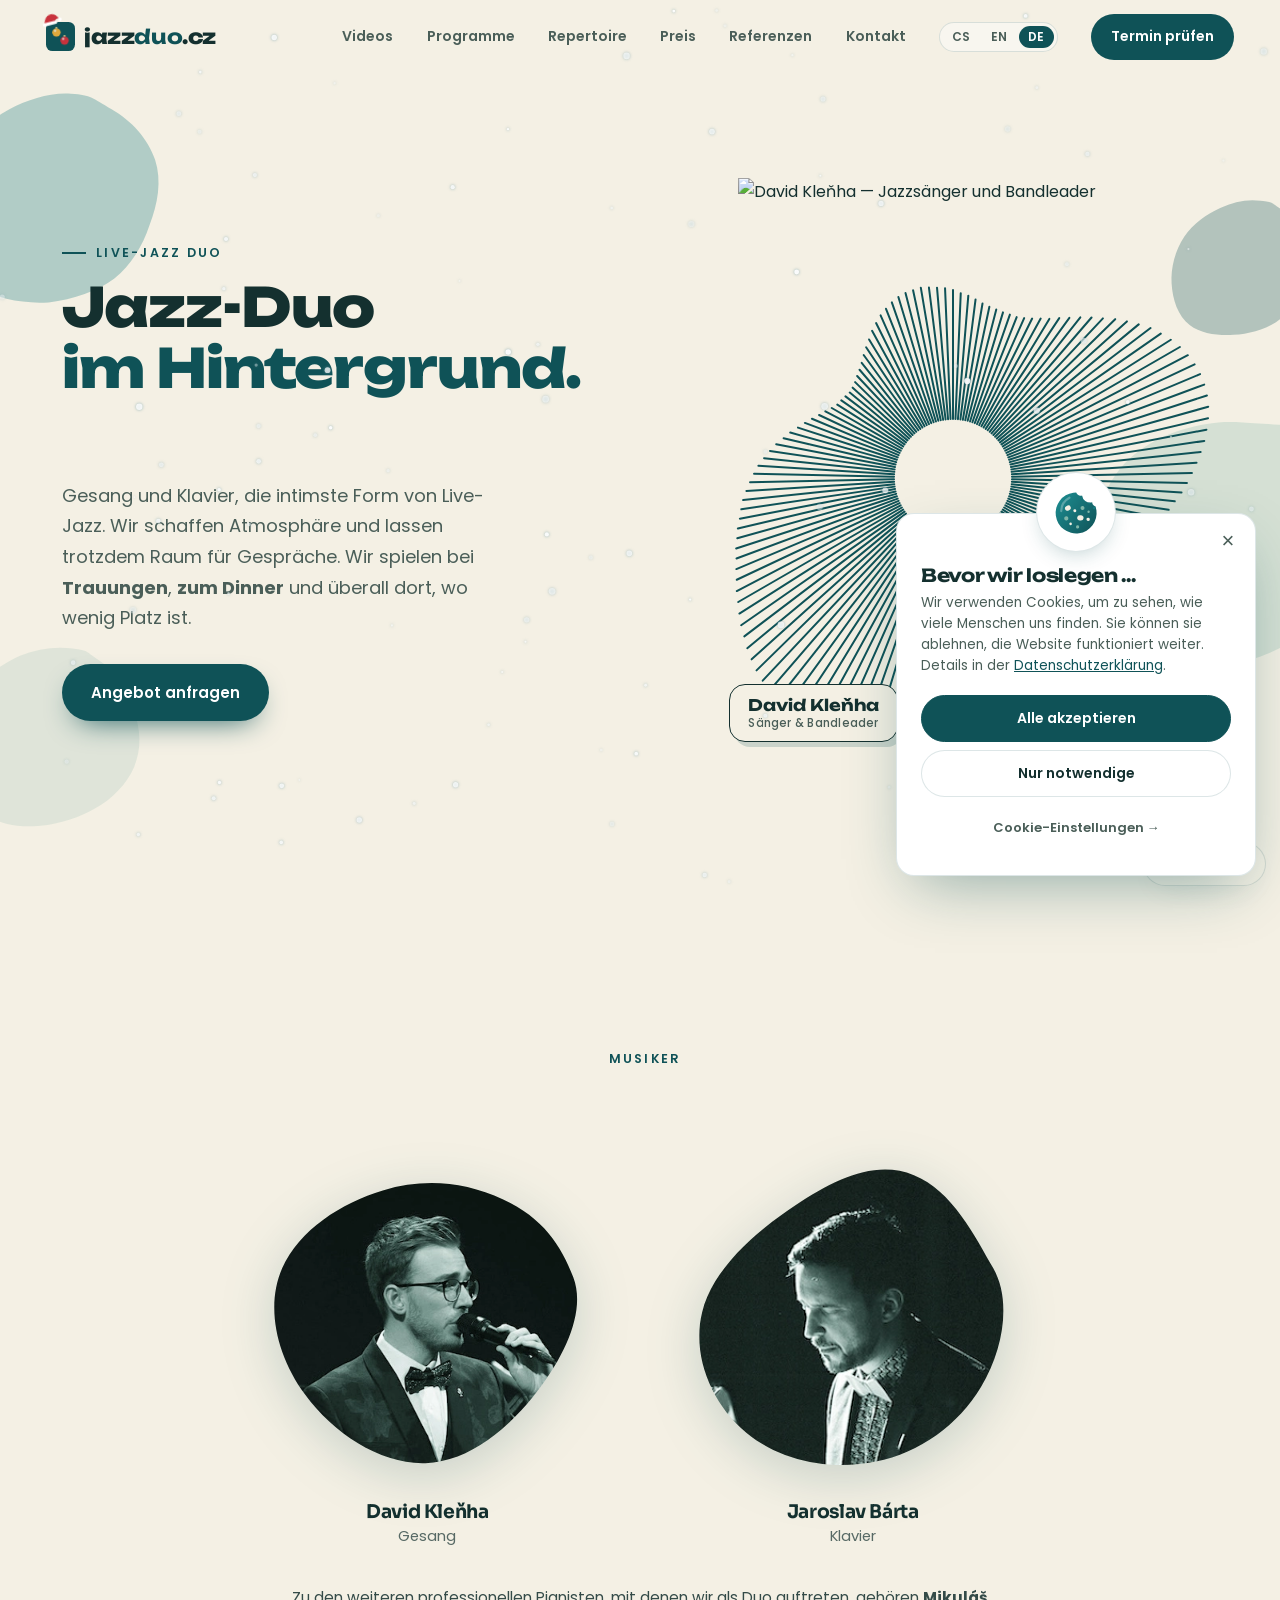
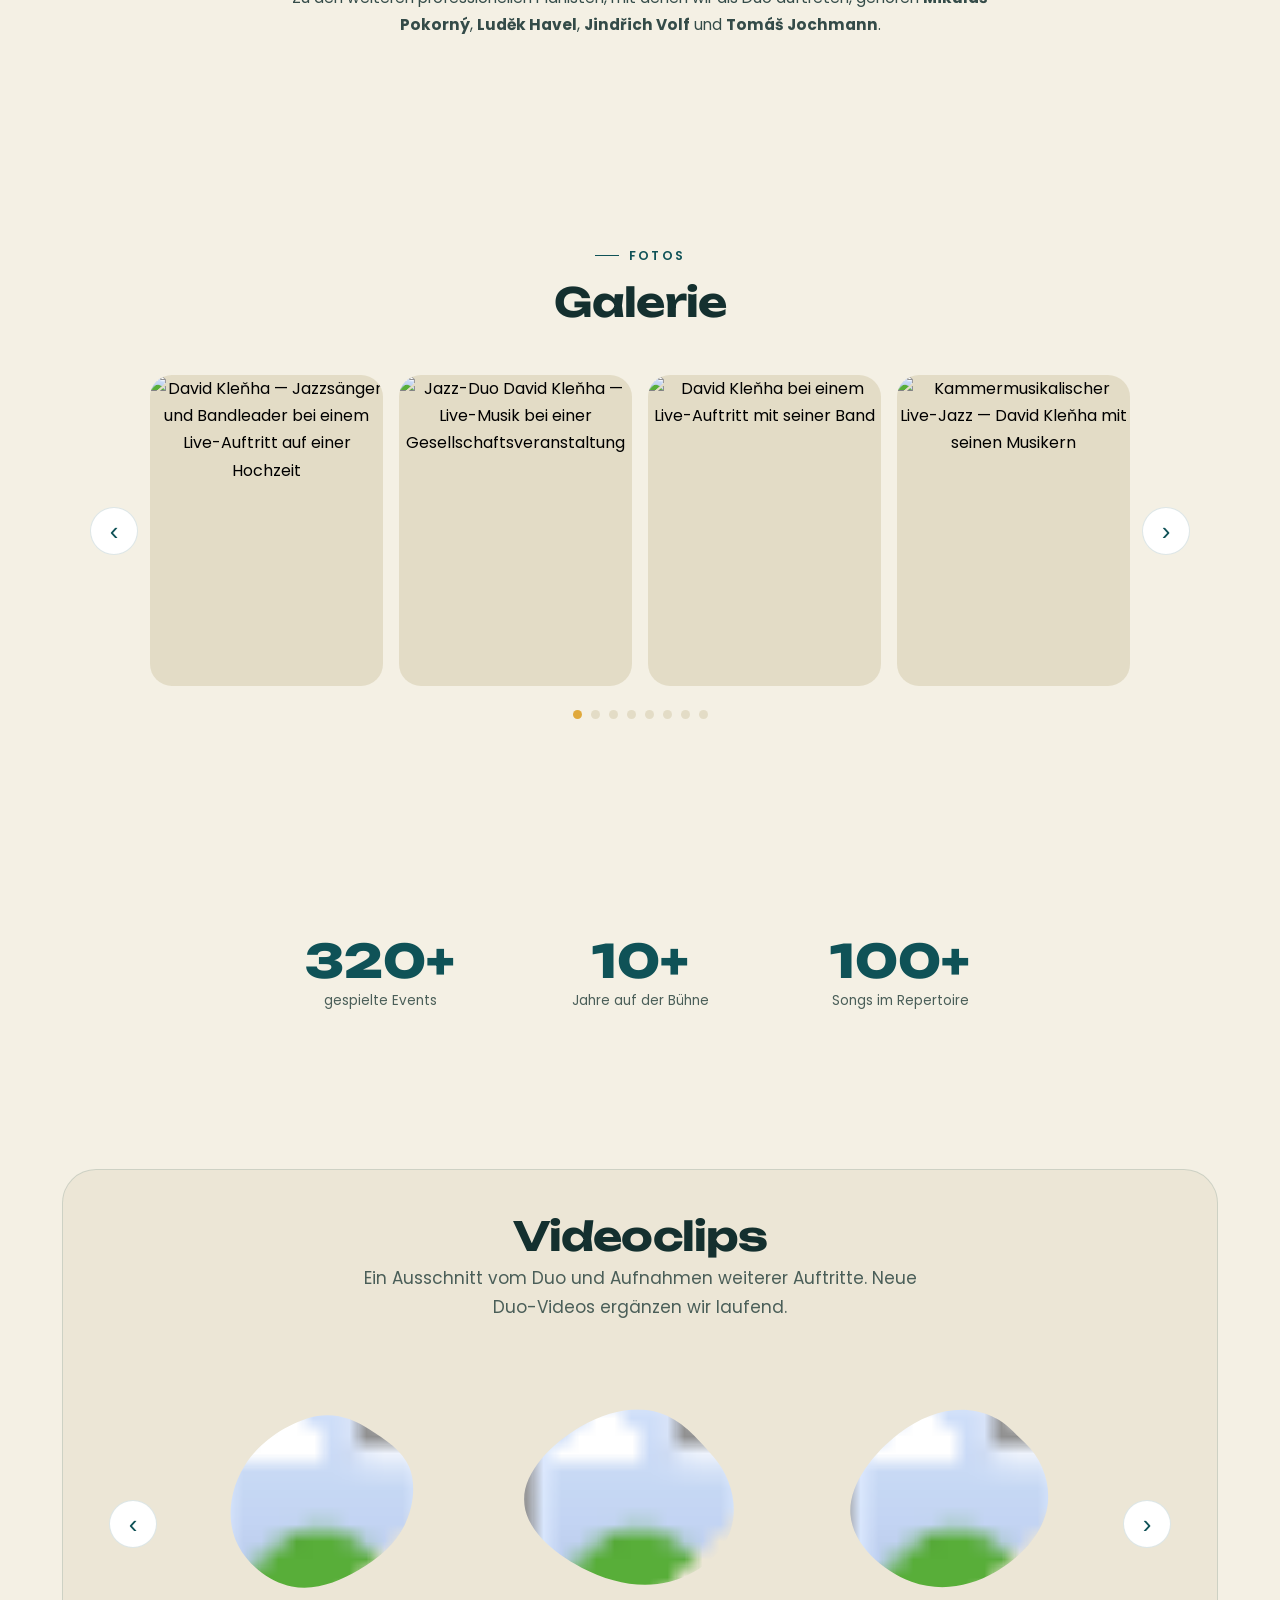
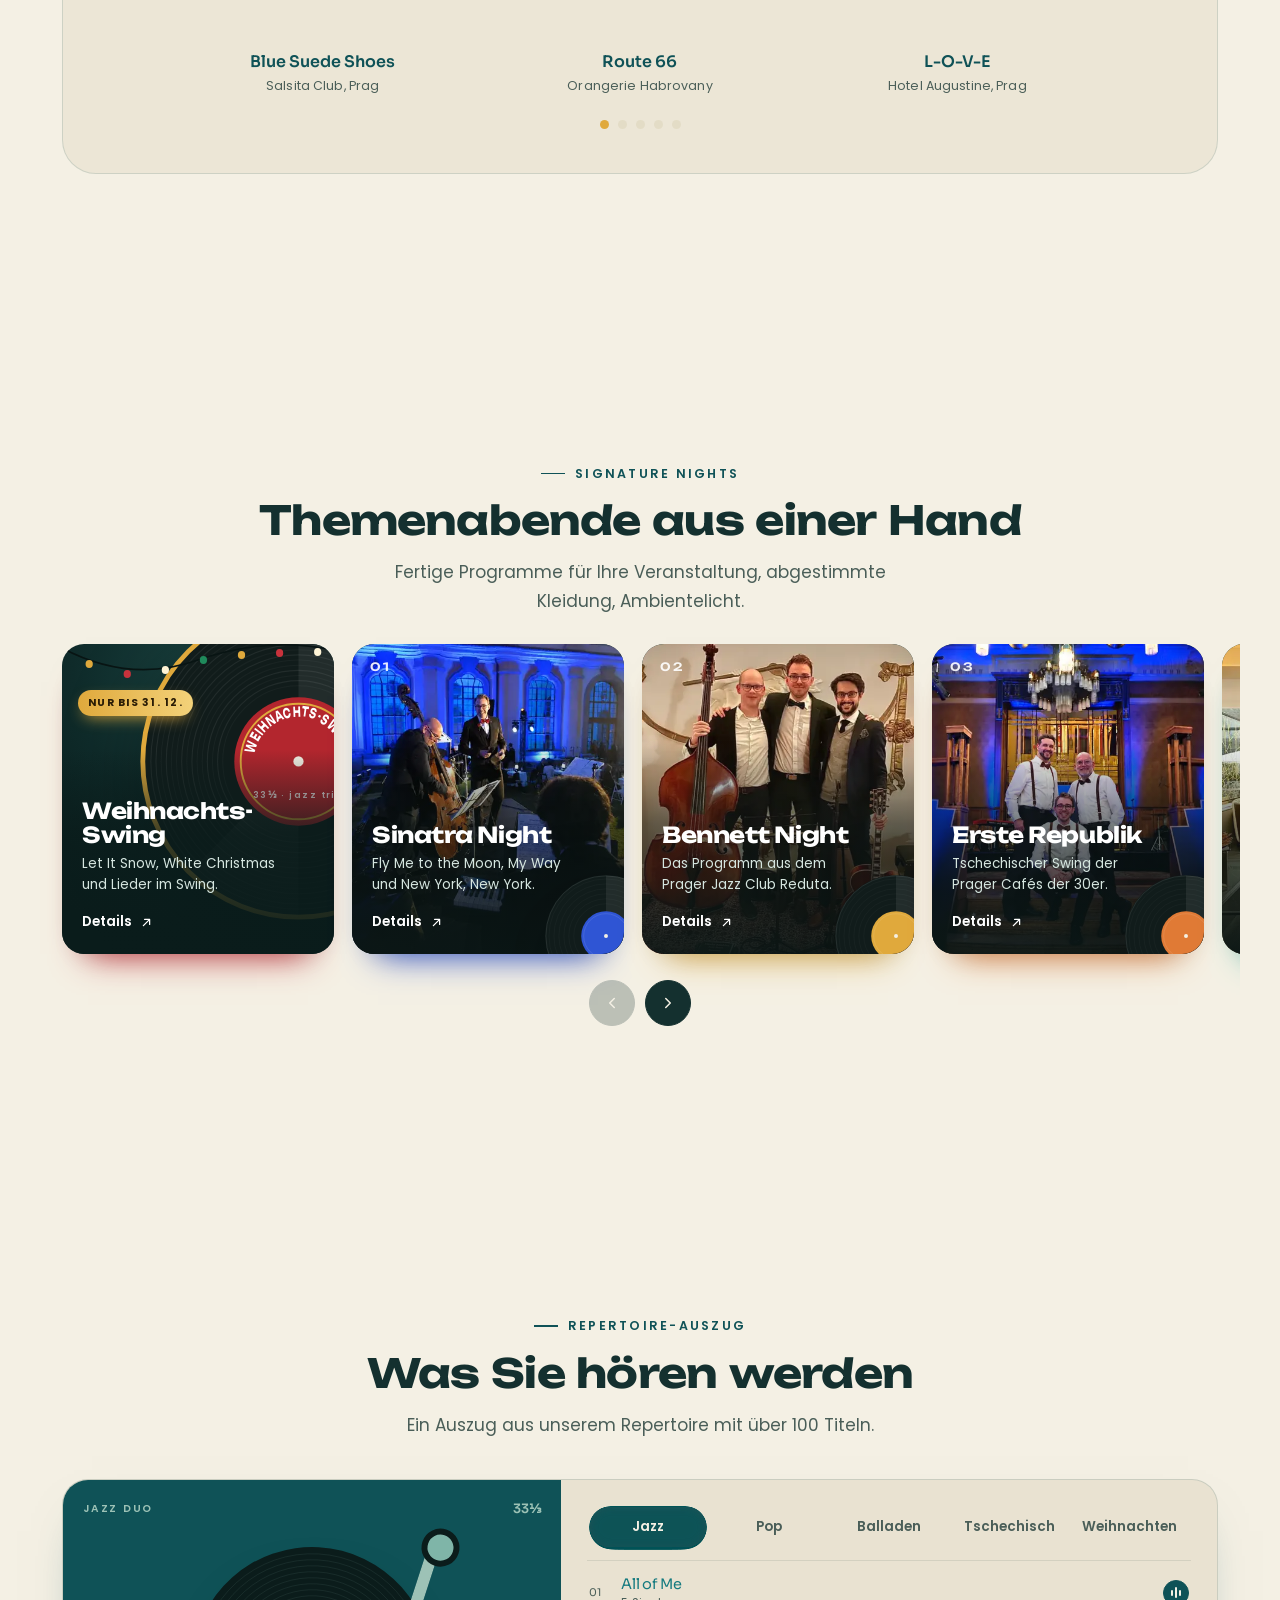
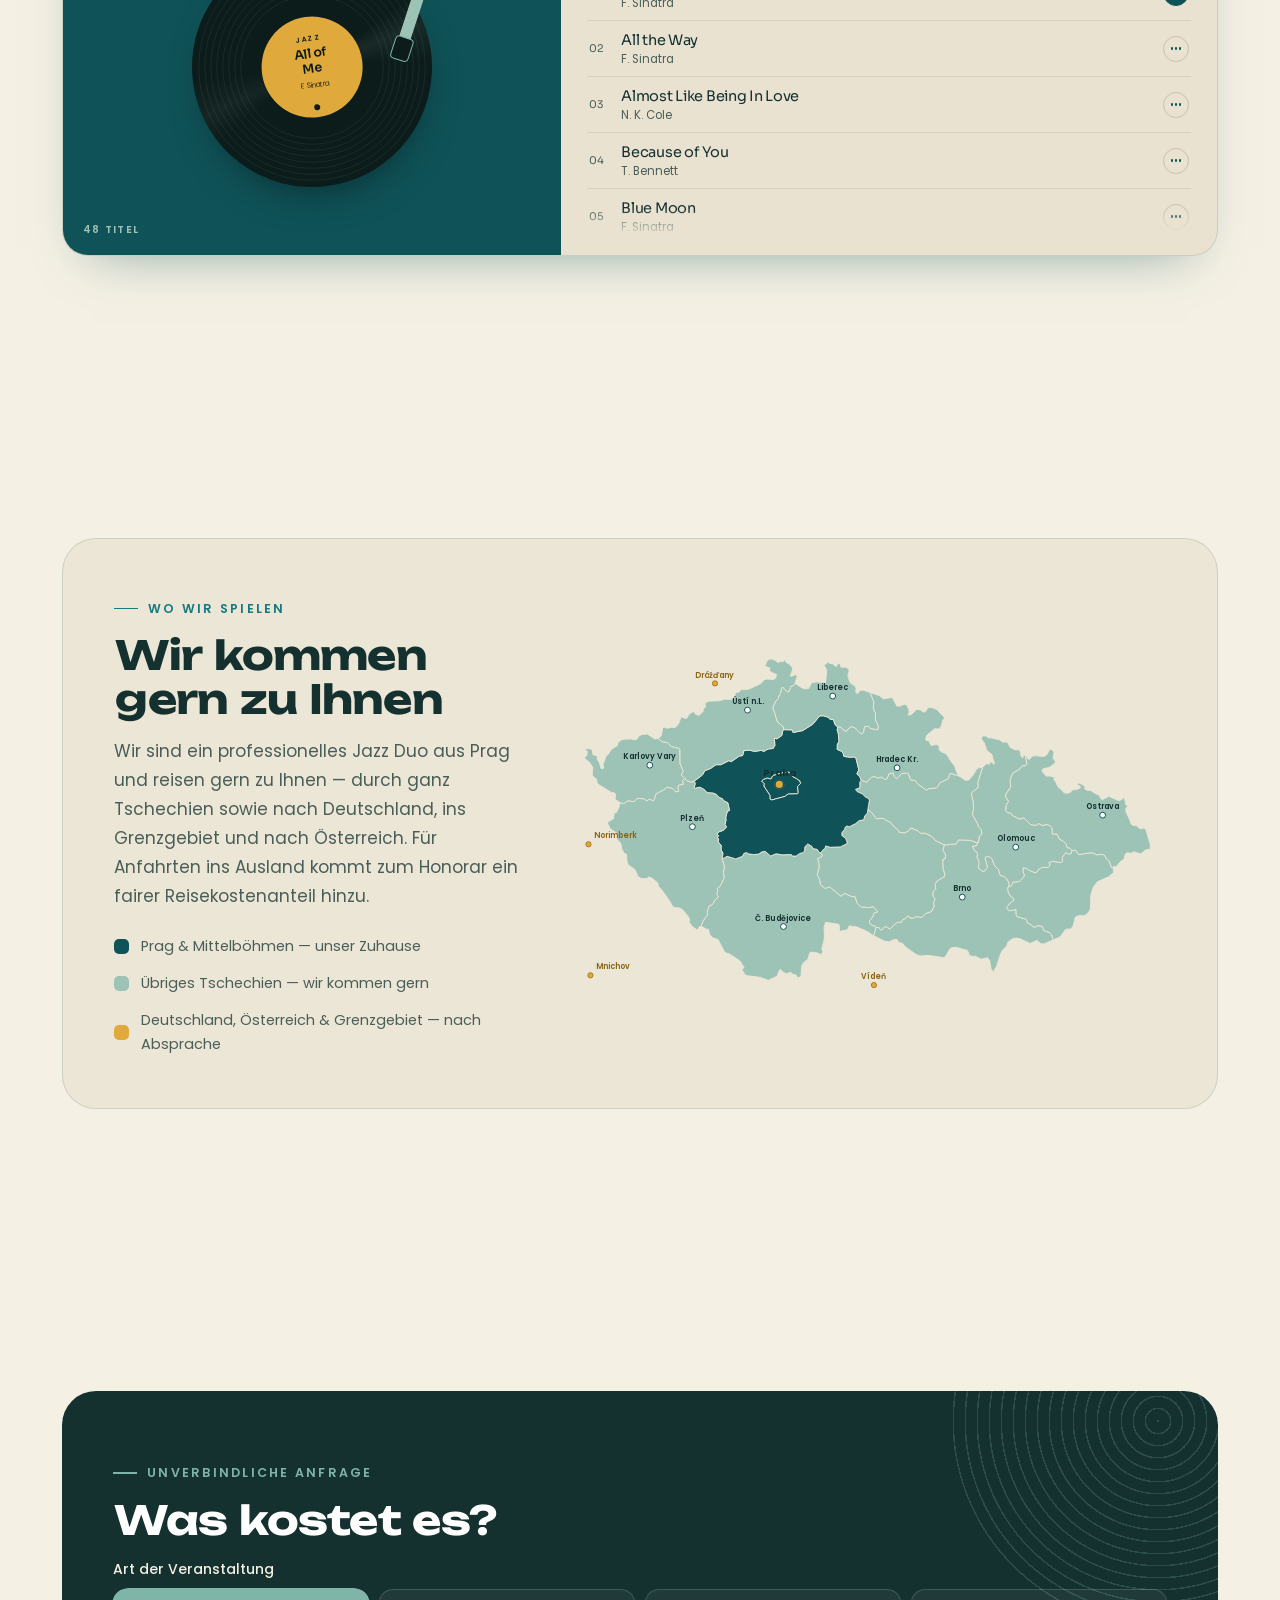
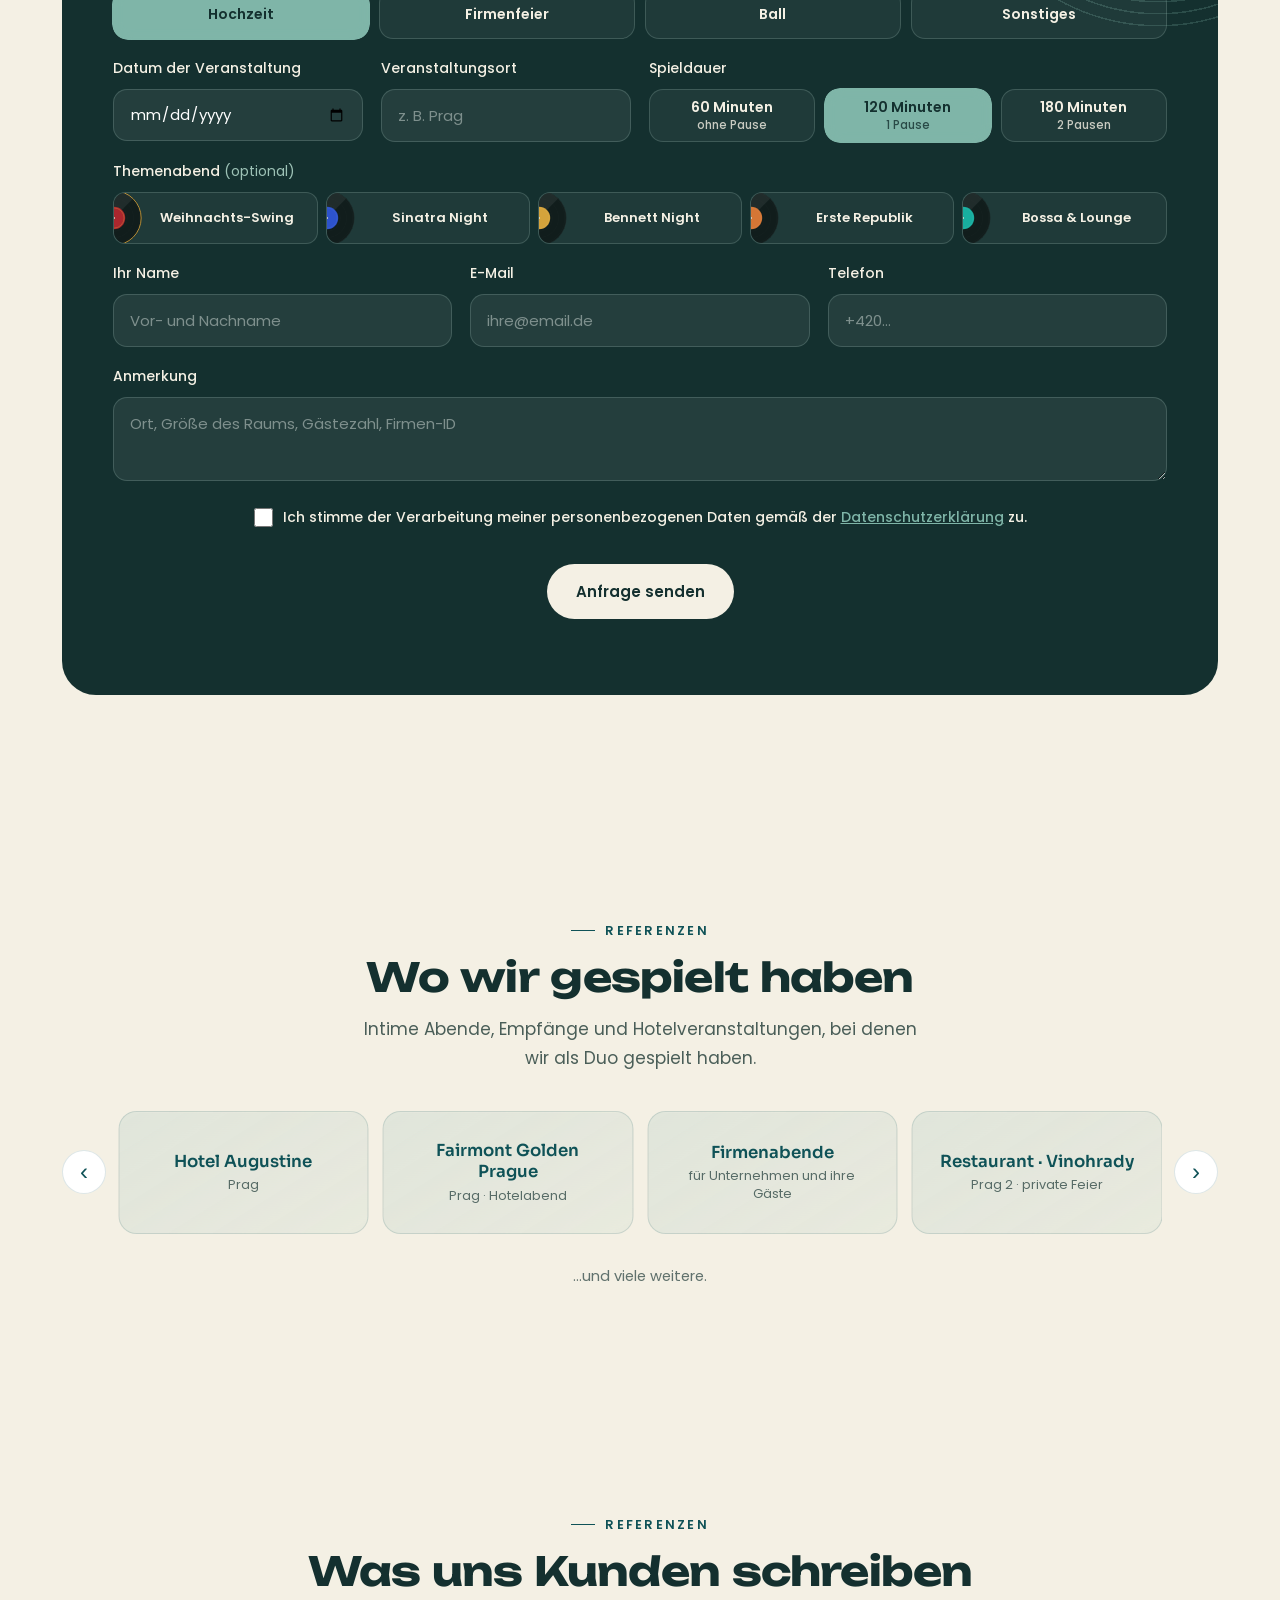
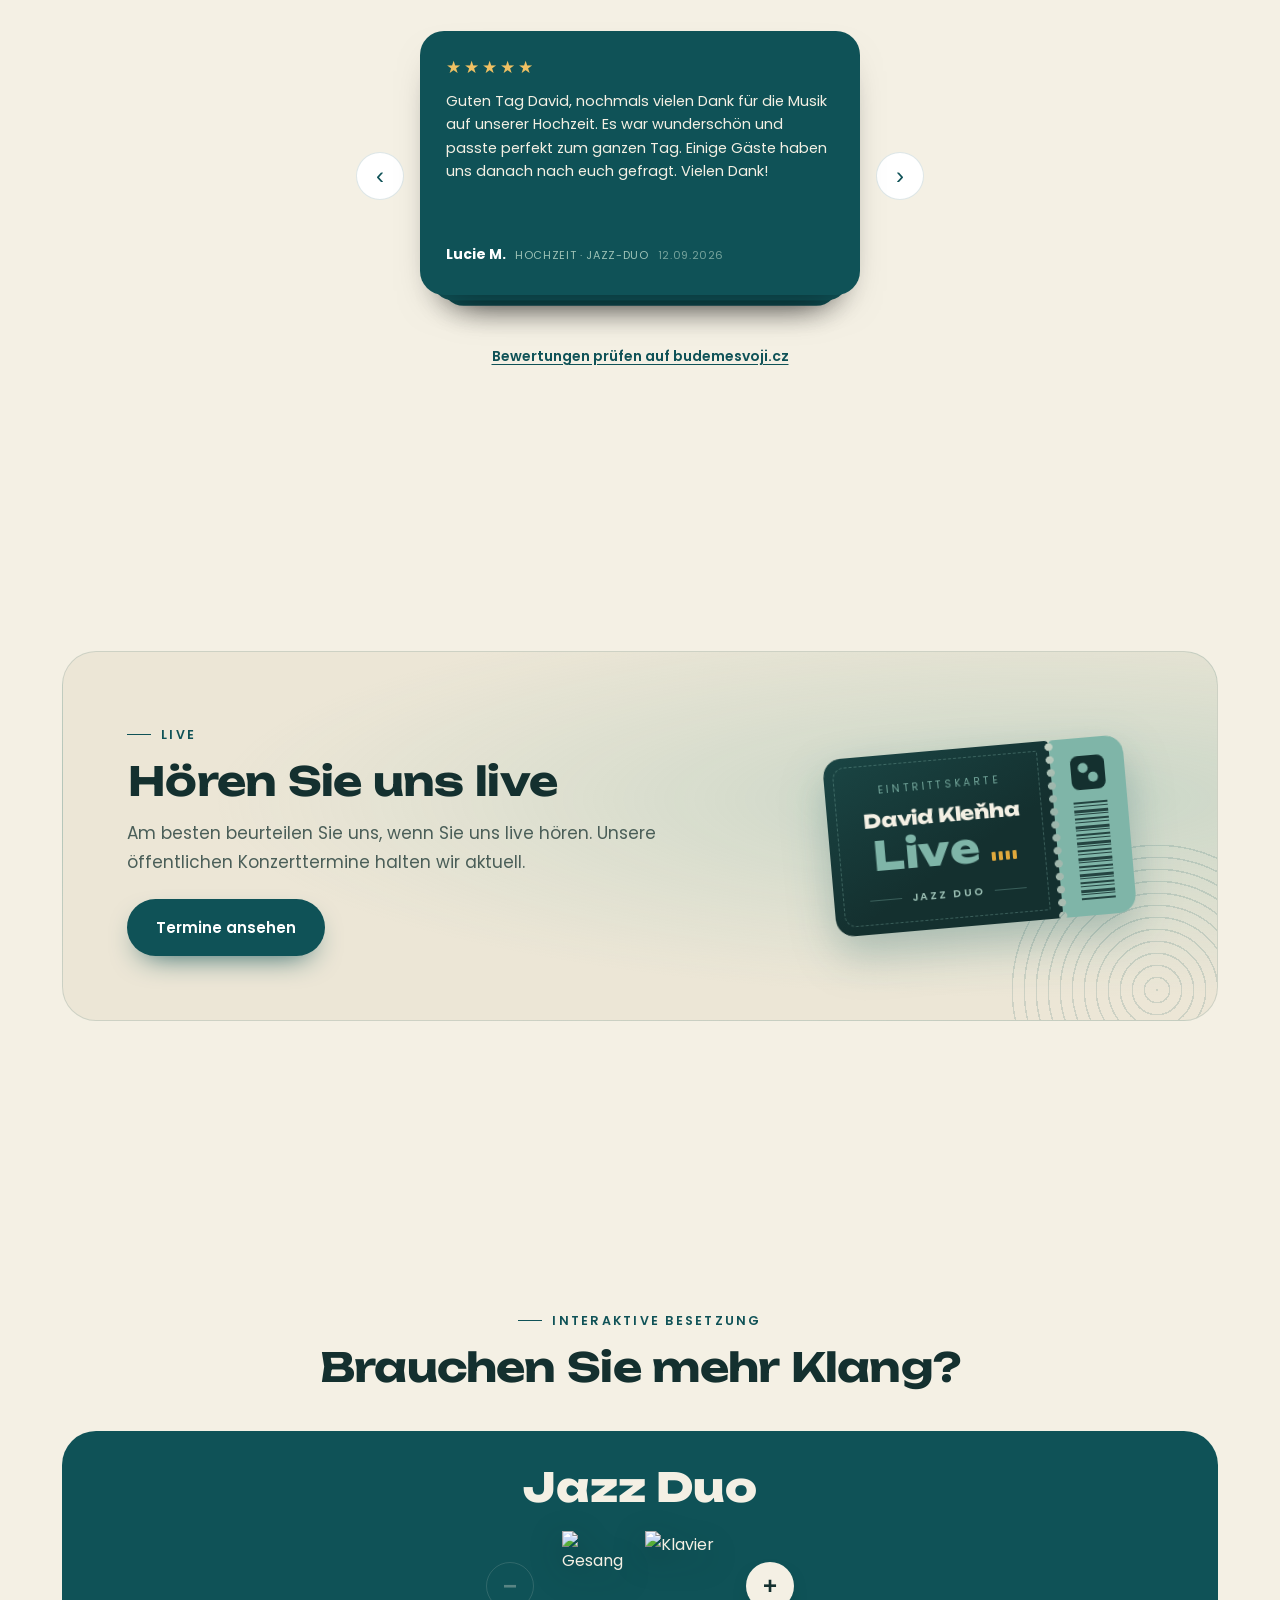
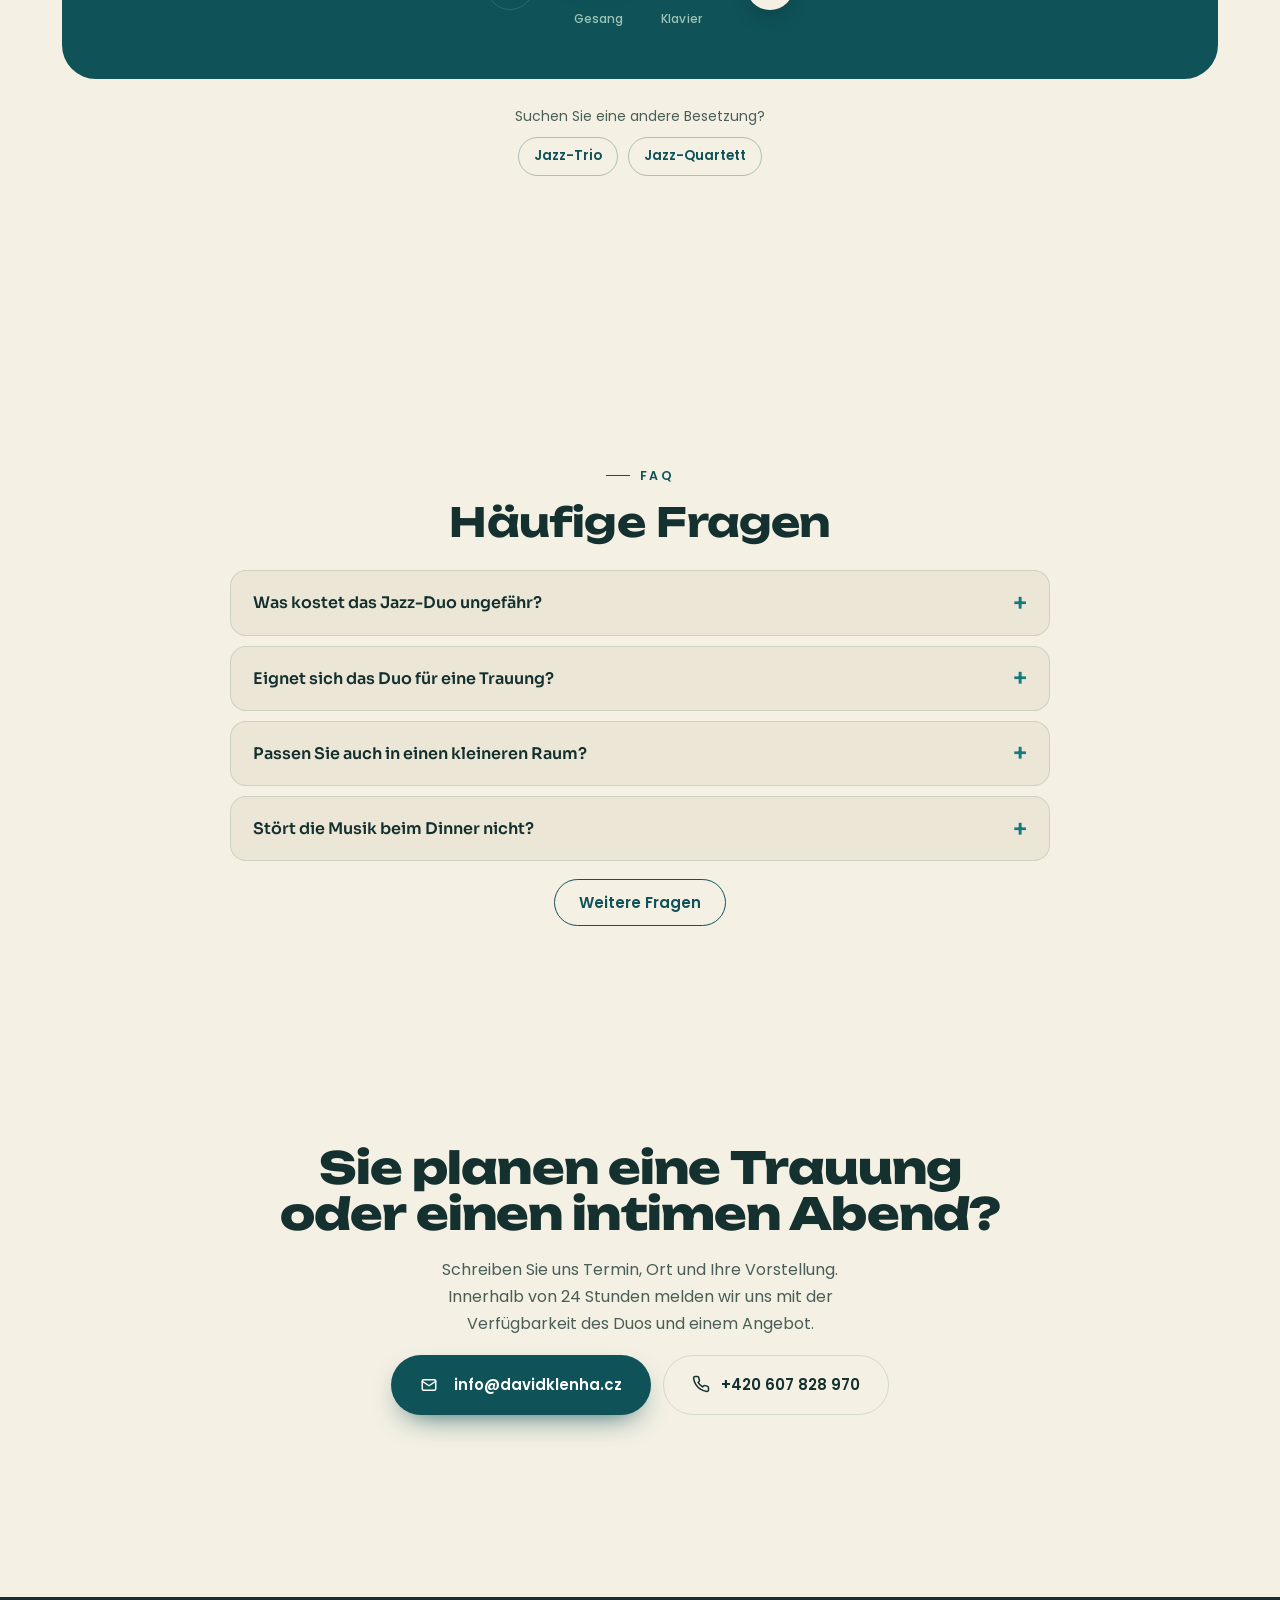
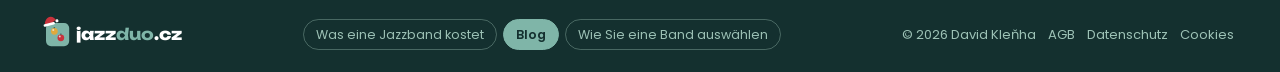
==== commit 800bf0ef: "Add files via upload" ====
--- a/de/index.html
+++ b/de/index.html
@@ -1334,6 +1334,10 @@
 .pc-field .opt-l{color:var(--mint-soft);font-weight:400}
 
 </style>
+<script>/* Vánoce: výzdoba se sama zapne 1. 12. a vypne po 15. 1. Test kdykoliv: adresa s ?vanoce=1, zrušení testu ?vanoce=0 */
+(function(){var d=new Date(),k=(d.getMonth()+1)*100+d.getDate(),on=k>=1201||k<=115;
+try{var q=/[?&]vanoce=([01])/.exec(location.search),s=sessionStorage;if(q){if(q[1]==='1')s.setItem('jz-xmas','1');else s.removeItem('jz-xmas');}if(s.getItem('jz-xmas')==='1')on=true;if(q&&q[1]==='0')on=k>=1201||k<=115;}catch(e){}
+if(!on)return;document.documentElement.classList.add('xmas');var x=document.createElement('script');x.src='/vanoce.js?v=1';x.defer=true;document.head.appendChild(x);})();</script>
 </head>
 <body>
 <noscript><iframe src="https://www.googletagmanager.com/ns.html?id=GTM-M4KJPMW7" height="0" width="0" style="display:none;visibility:hidden"></iframe></noscript>
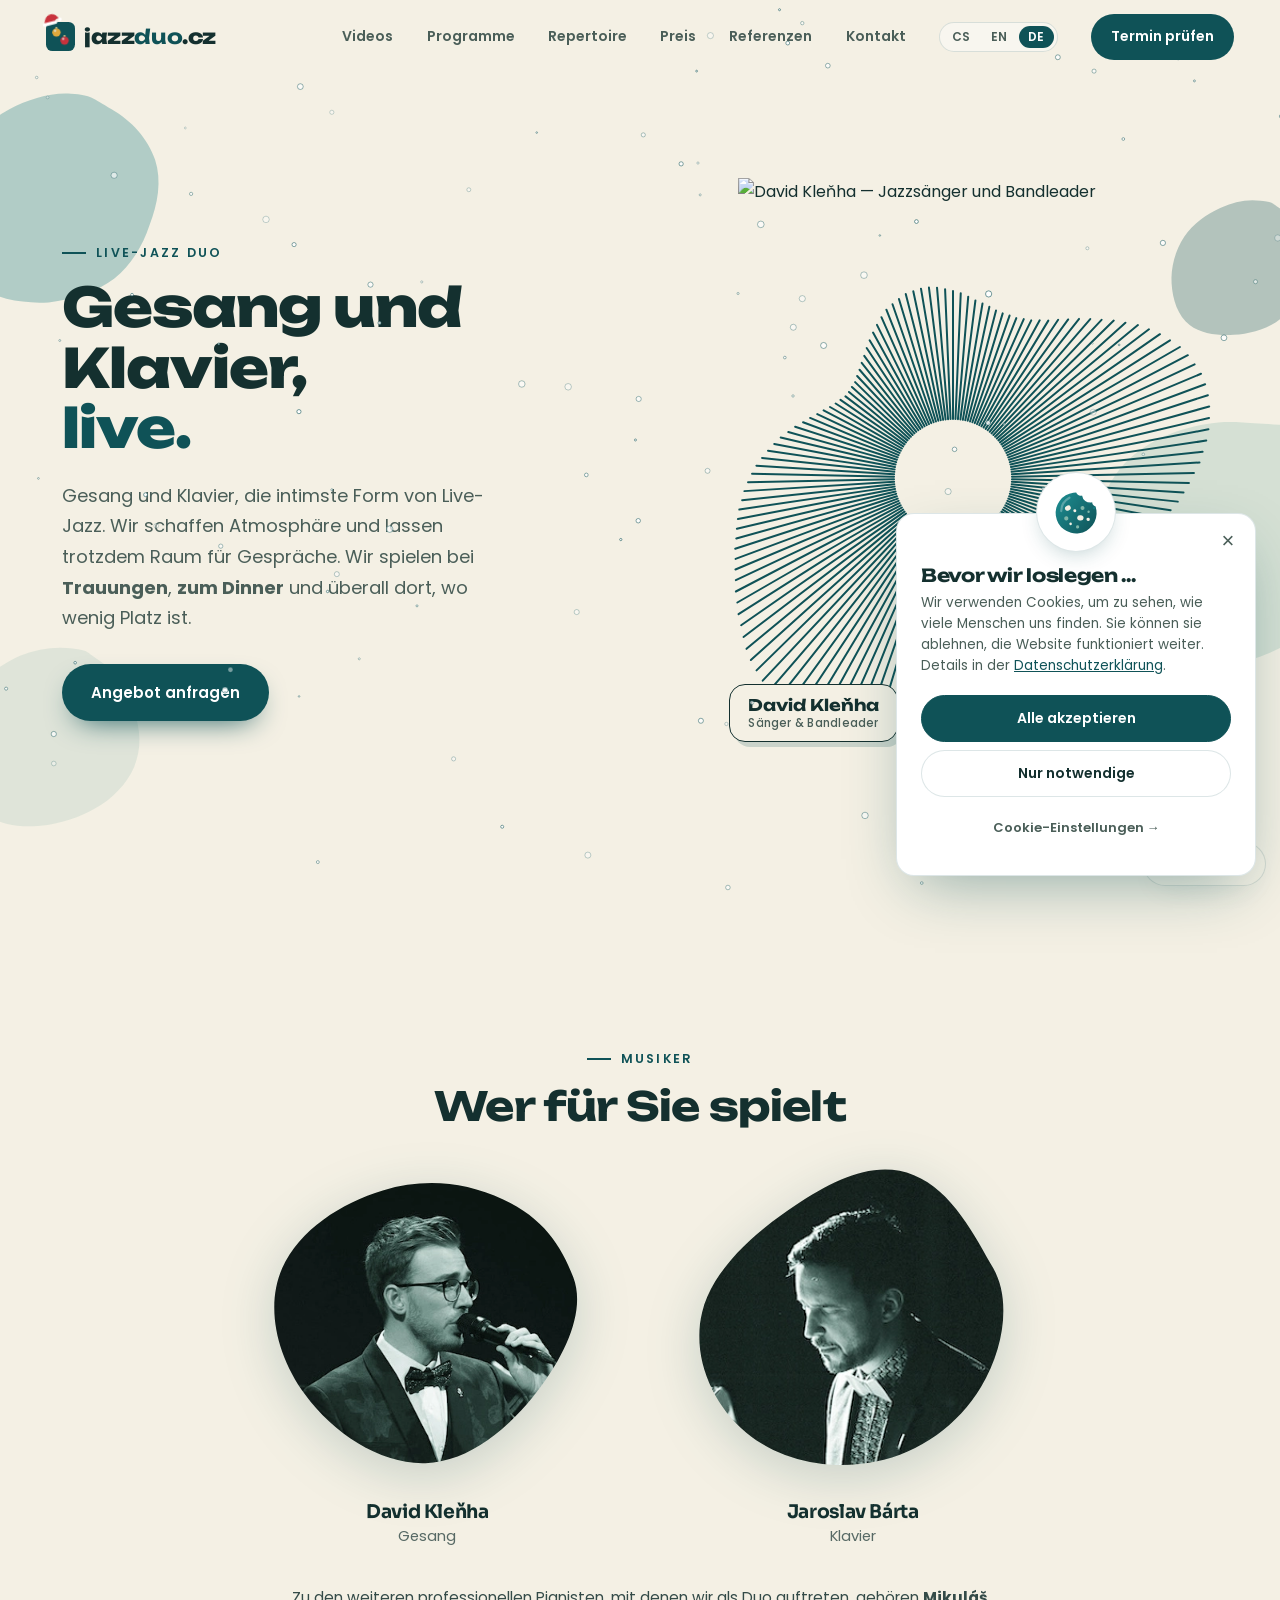
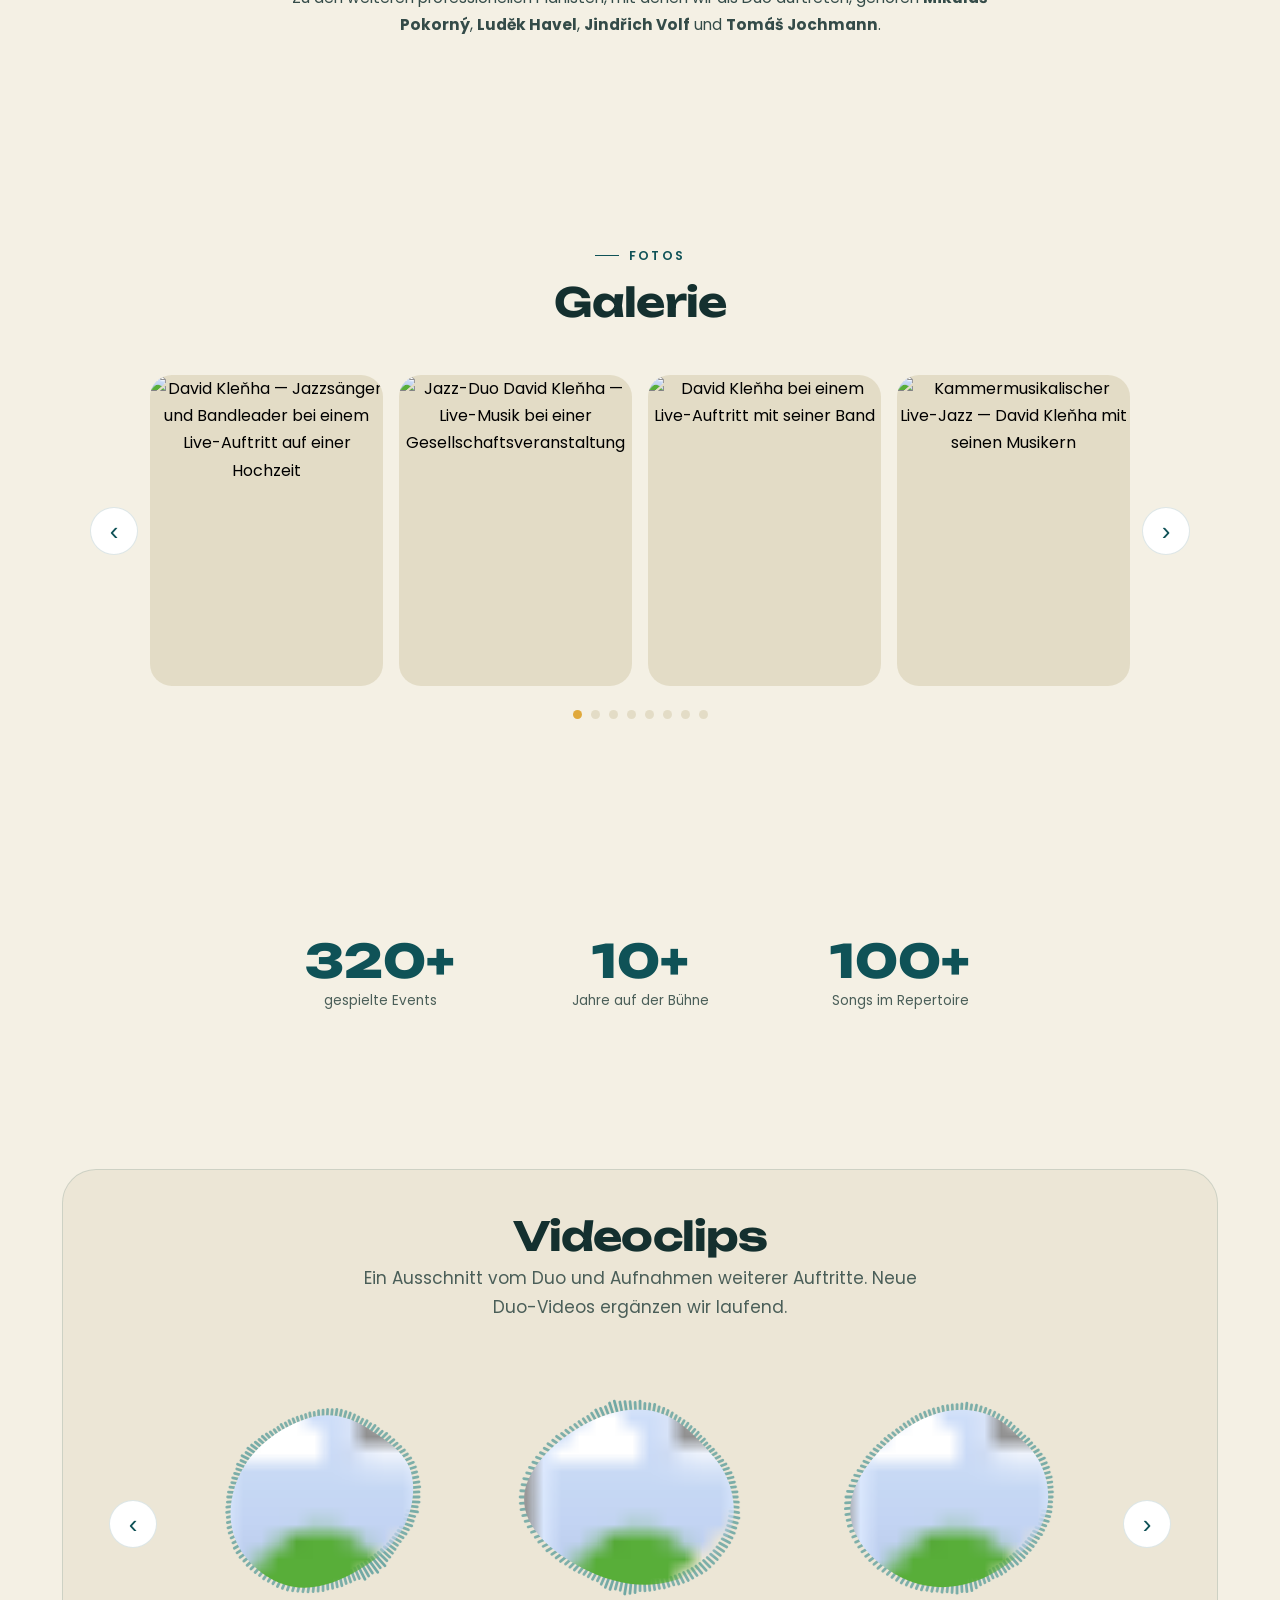
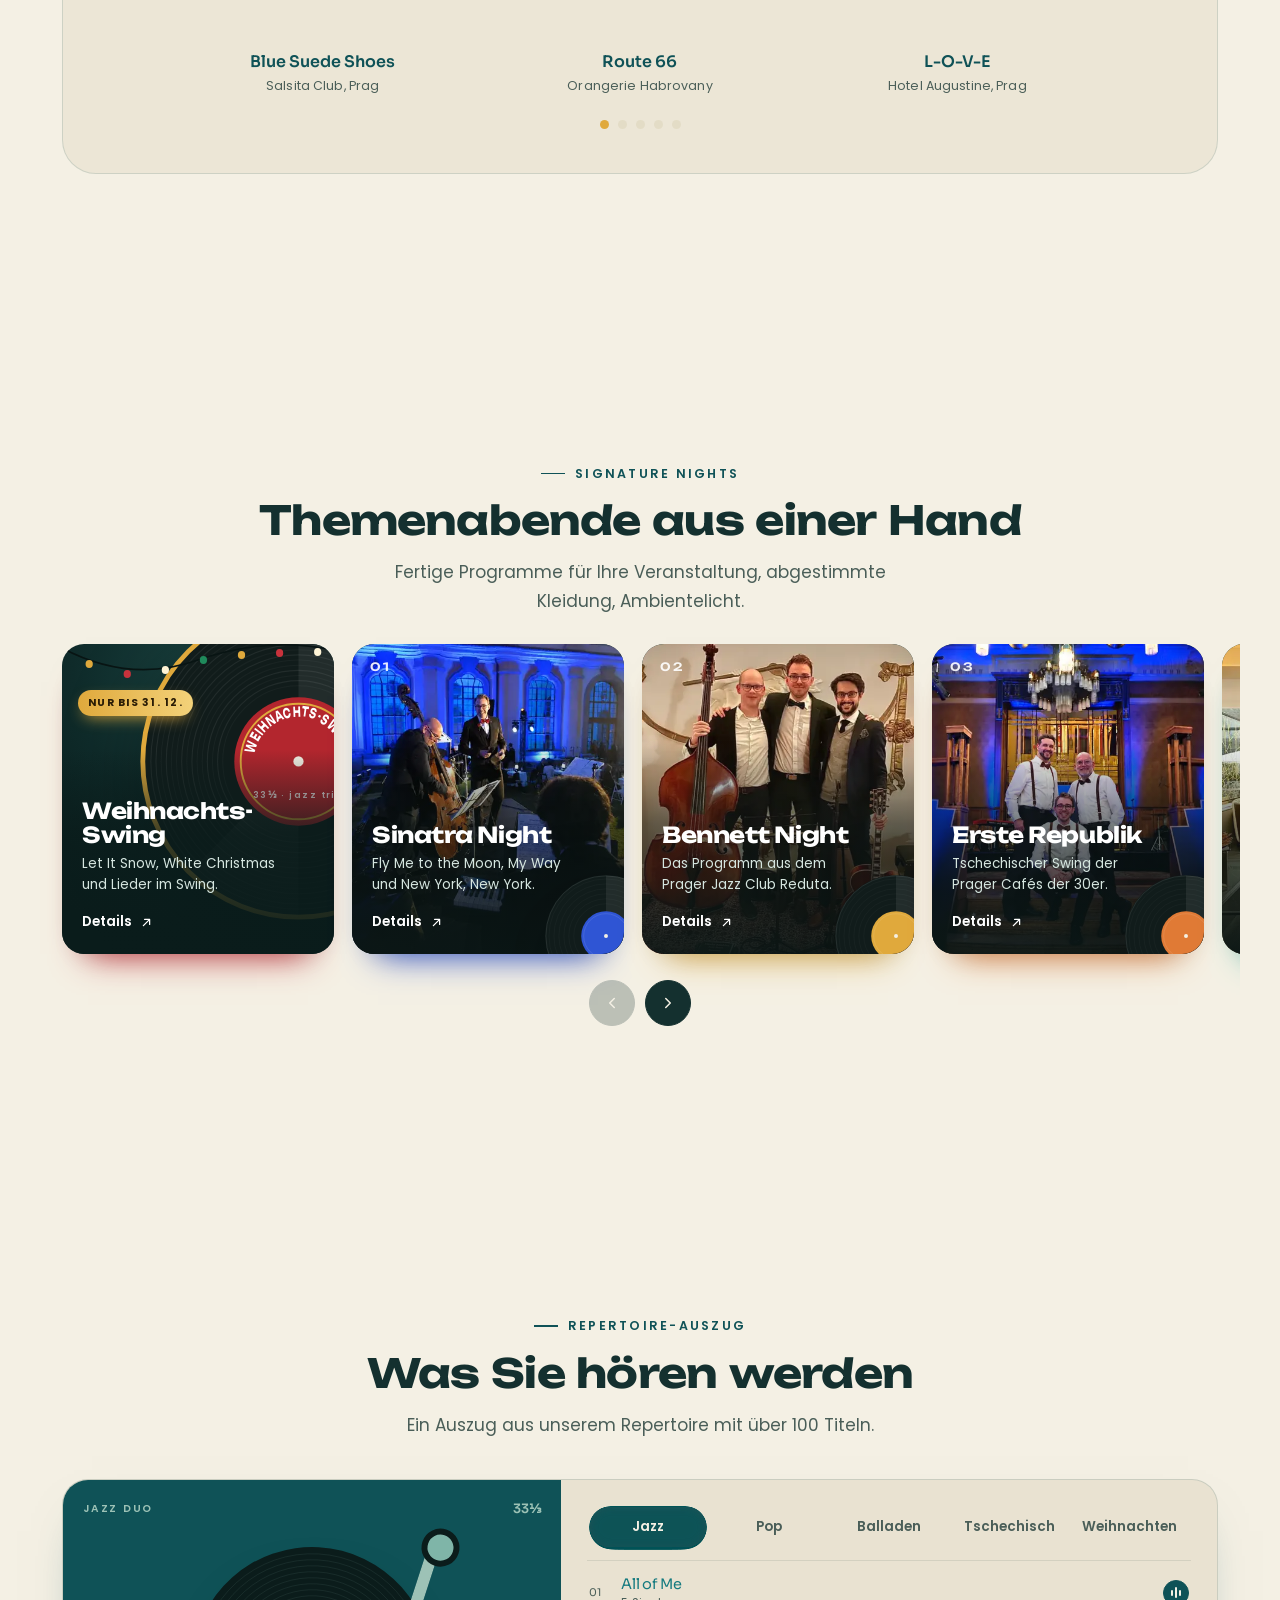
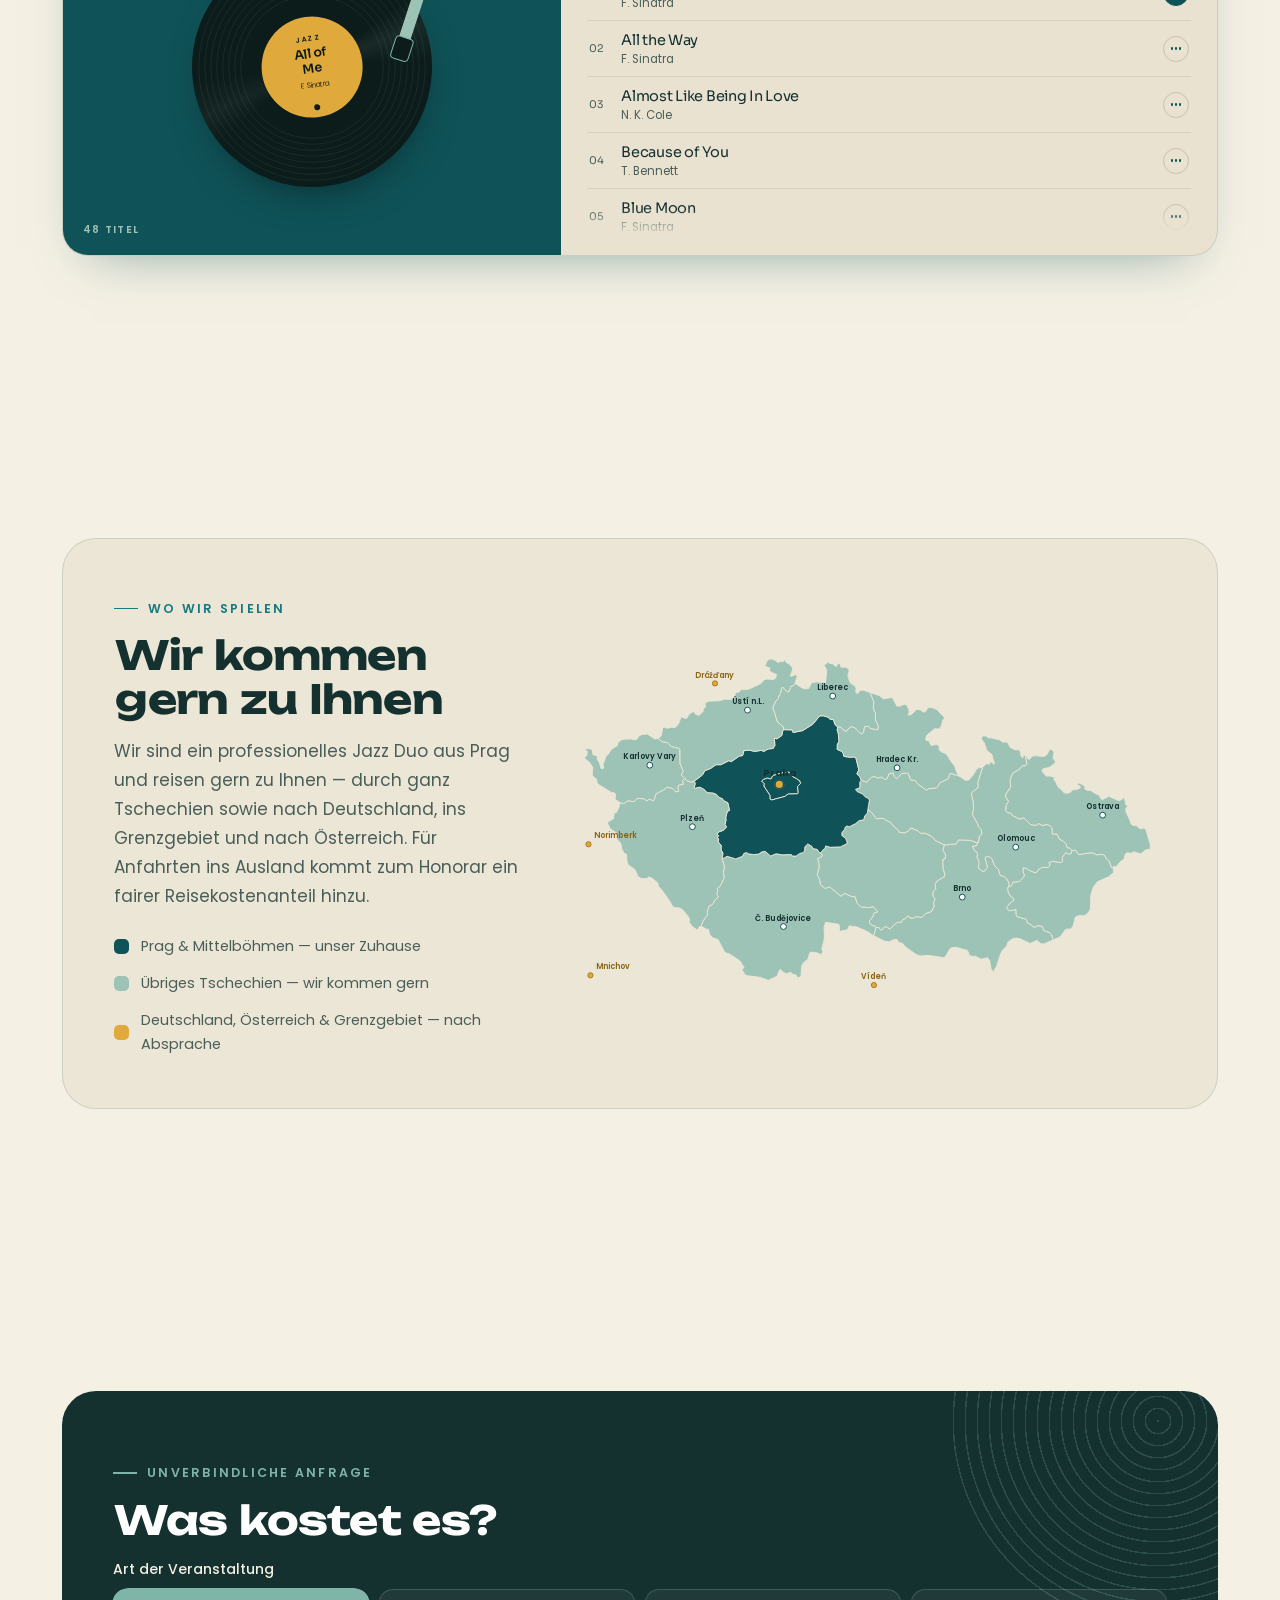
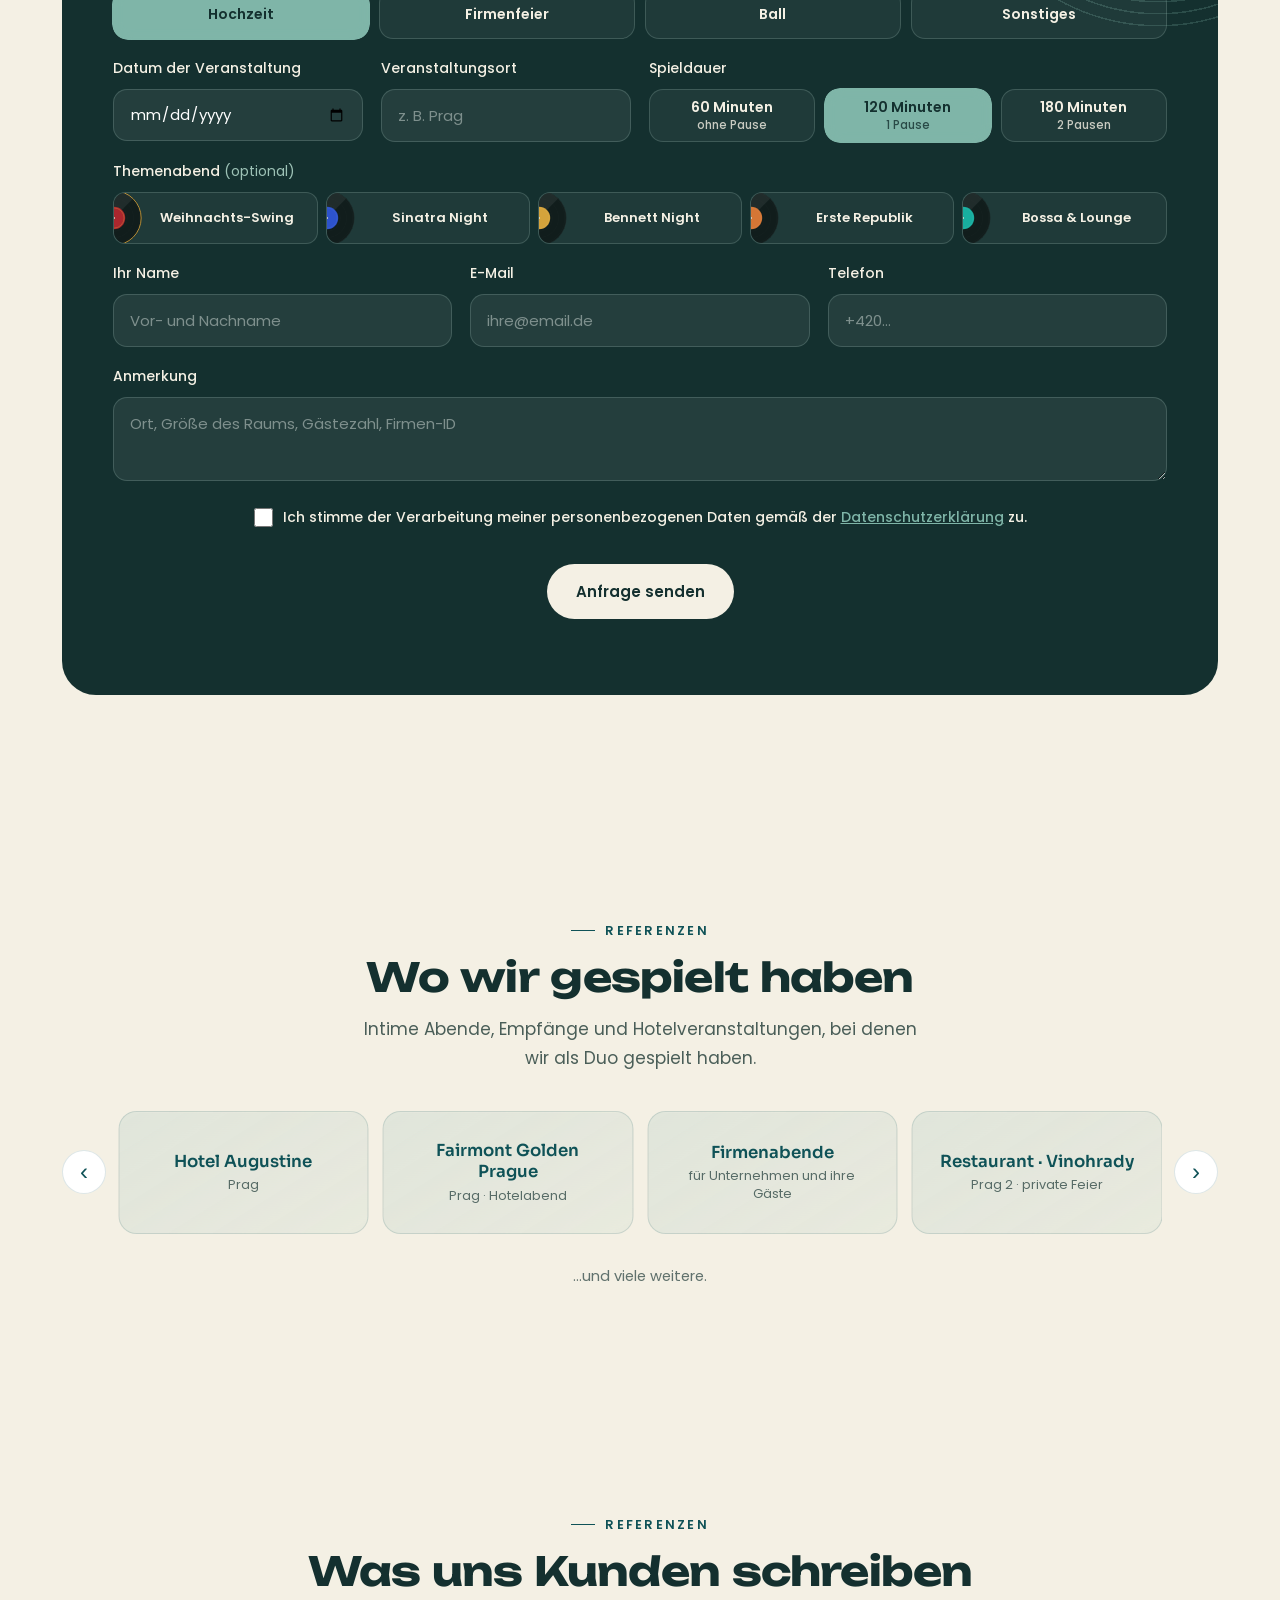
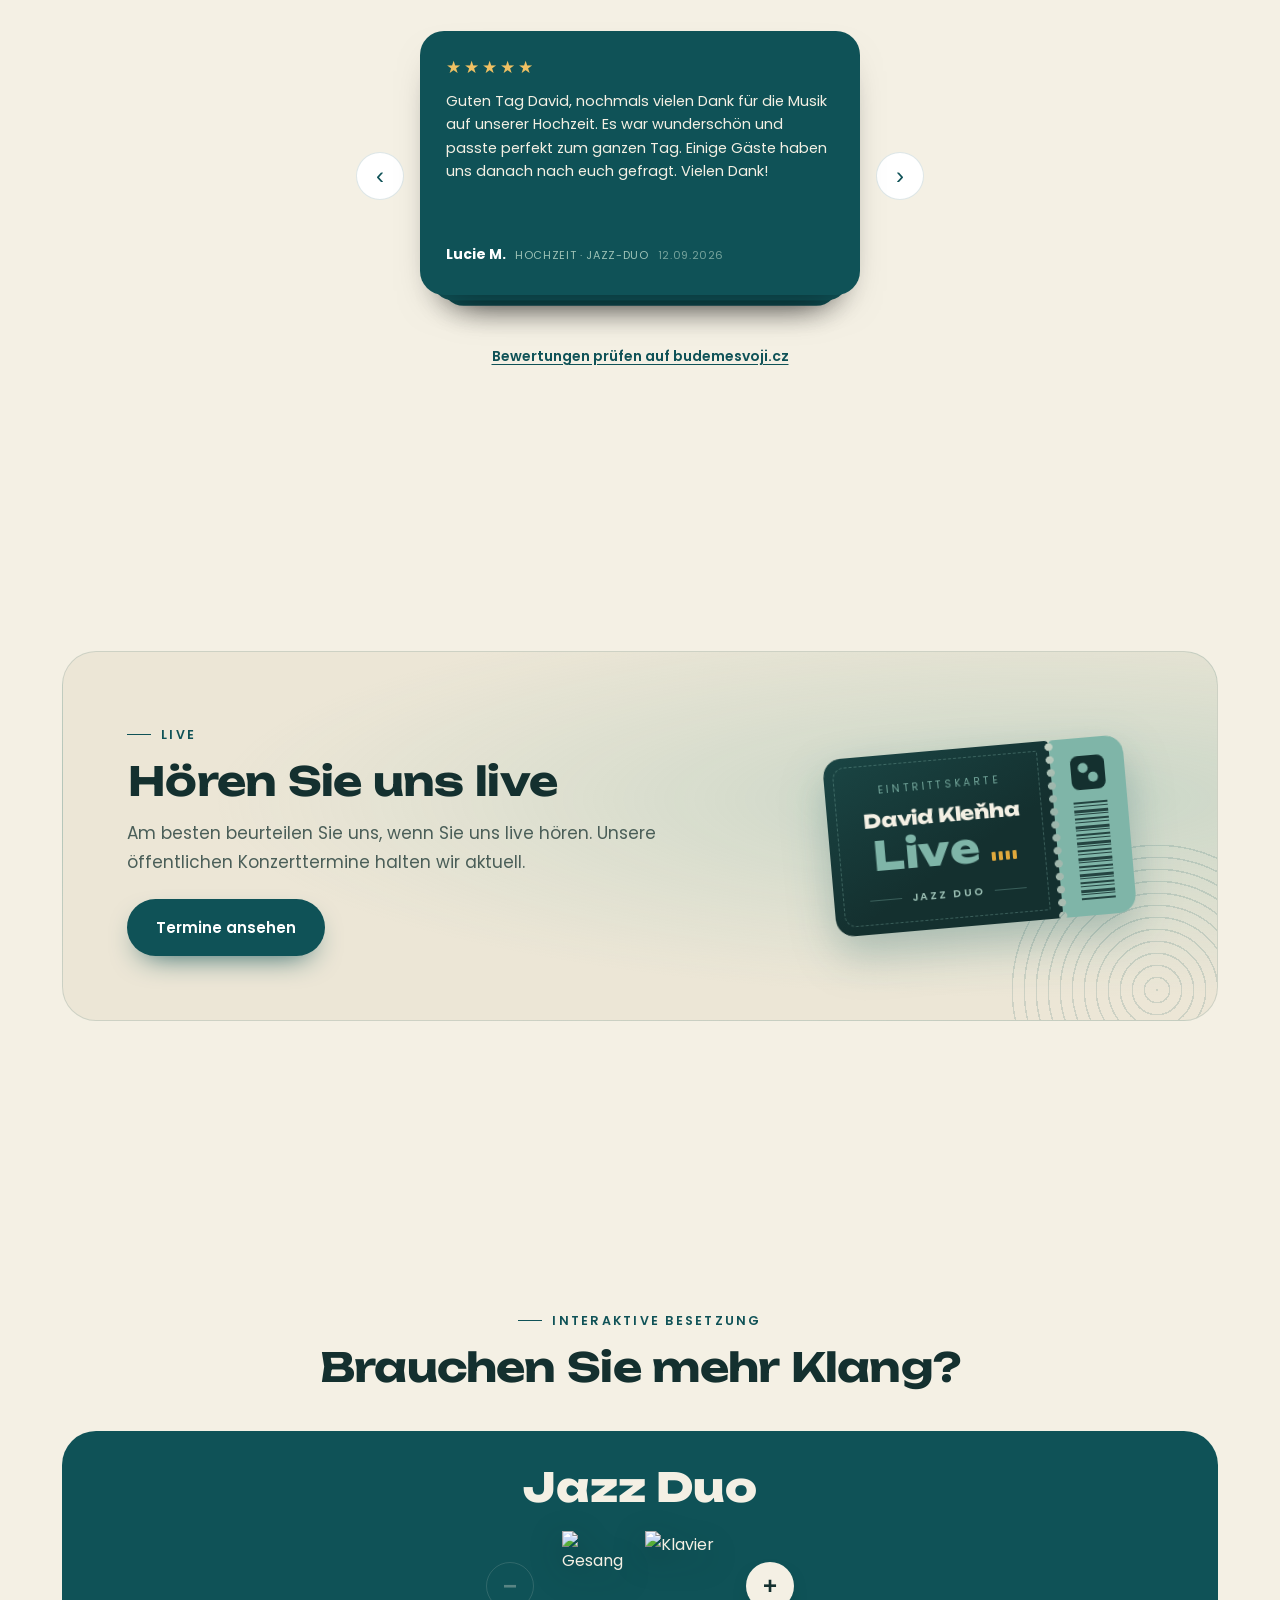
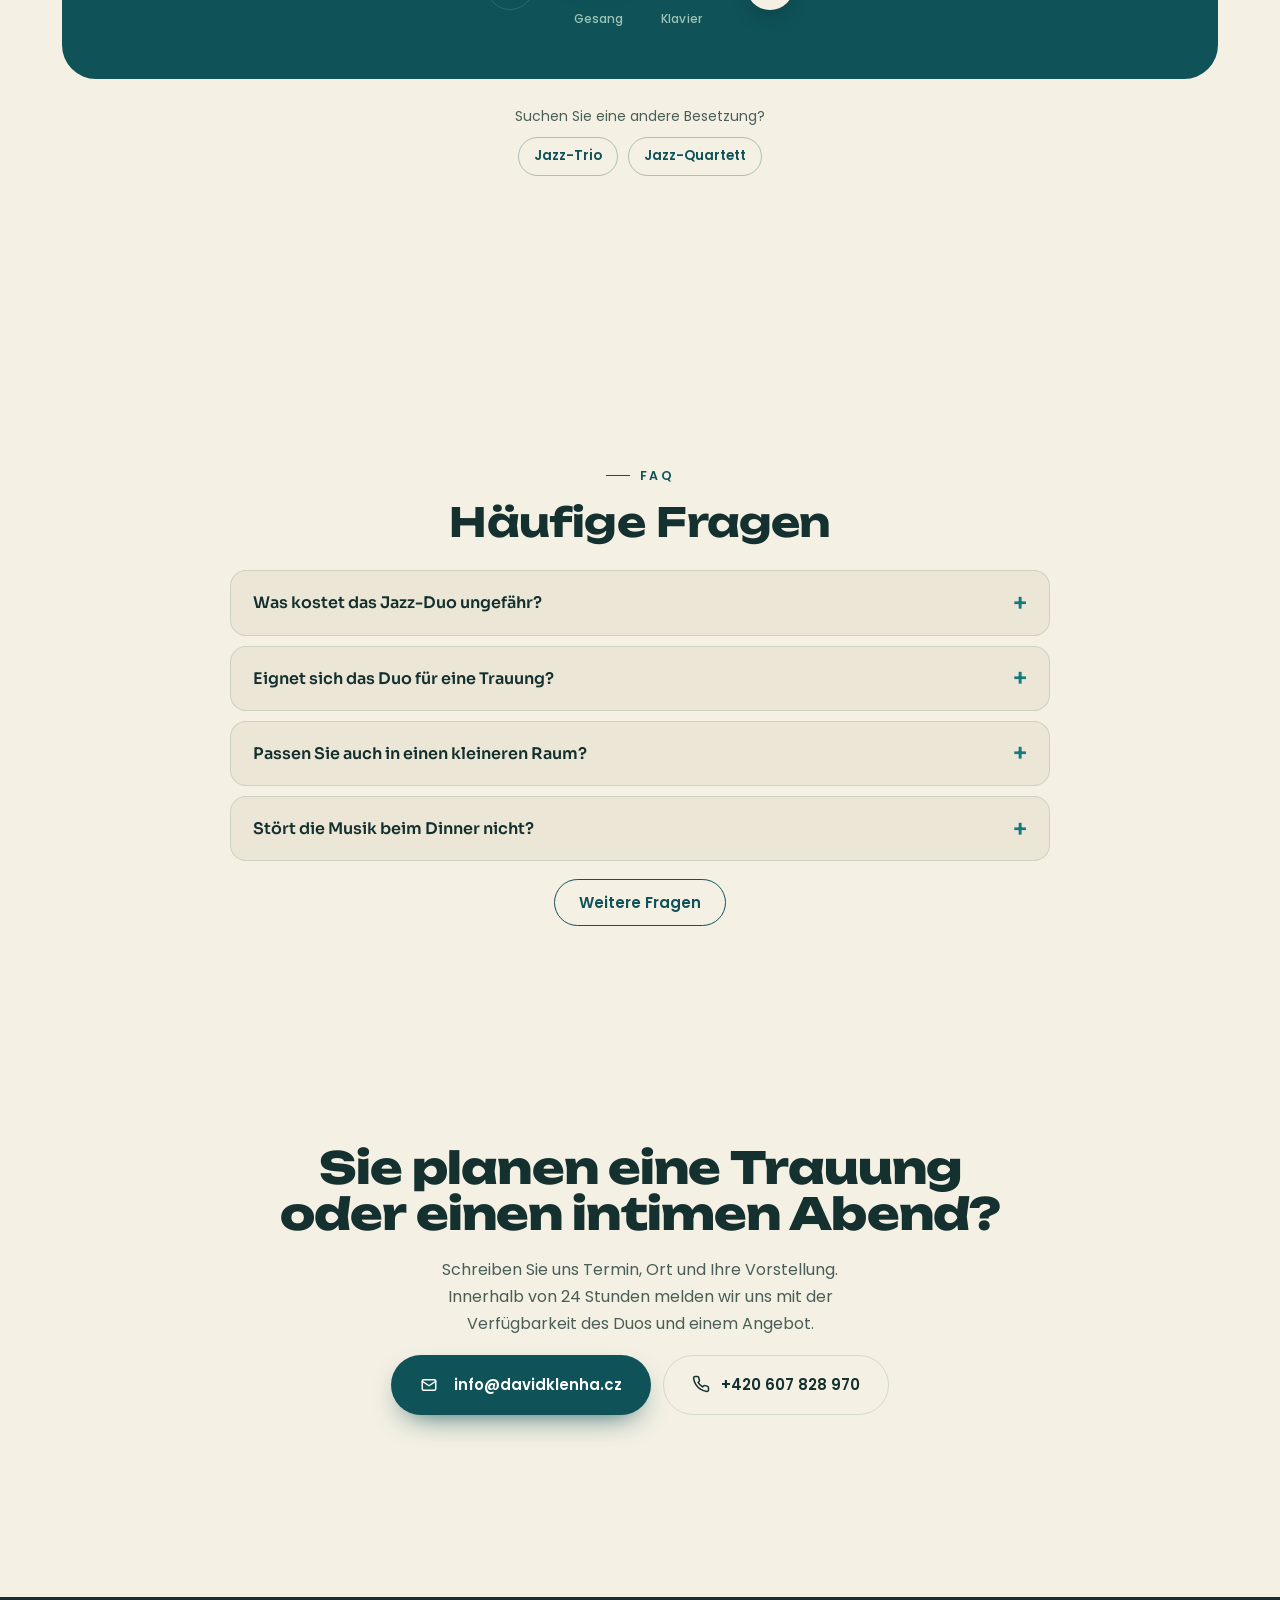
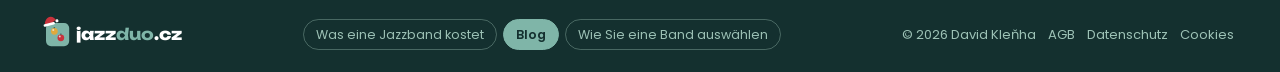
==== commit f800c0f8: "Add files via upload" ====
--- a/de/index.html
+++ b/de/index.html
@@ -1337,7 +1337,7 @@
 <script>/* Vánoce: výzdoba se sama zapne 1. 12. a vypne po 15. 1. Test kdykoliv: adresa s ?vanoce=1, zrušení testu ?vanoce=0 */
 (function(){var d=new Date(),k=(d.getMonth()+1)*100+d.getDate(),on=k>=1201||k<=115;
 try{var q=/[?&]vanoce=([01])/.exec(location.search),s=sessionStorage;if(q){if(q[1]==='1')s.setItem('jz-xmas','1');else s.removeItem('jz-xmas');}if(s.getItem('jz-xmas')==='1')on=true;if(q&&q[1]==='0')on=k>=1201||k<=115;}catch(e){}
-if(!on)return;document.documentElement.classList.add('xmas');var x=document.createElement('script');x.src='/vanoce.js?v=1';x.defer=true;document.head.appendChild(x);})();</script>
+if(!on)return;document.documentElement.classList.add('xmas');var x=document.createElement('script');x.src='/vanoce.js?v=2';x.defer=true;document.head.appendChild(x);})();</script>
 </head>
 <body>
 <noscript><iframe src="https://www.googletagmanager.com/ns.html?id=GTM-M4KJPMW7" height="0" width="0" style="display:none;visibility:hidden"></iframe></noscript>
